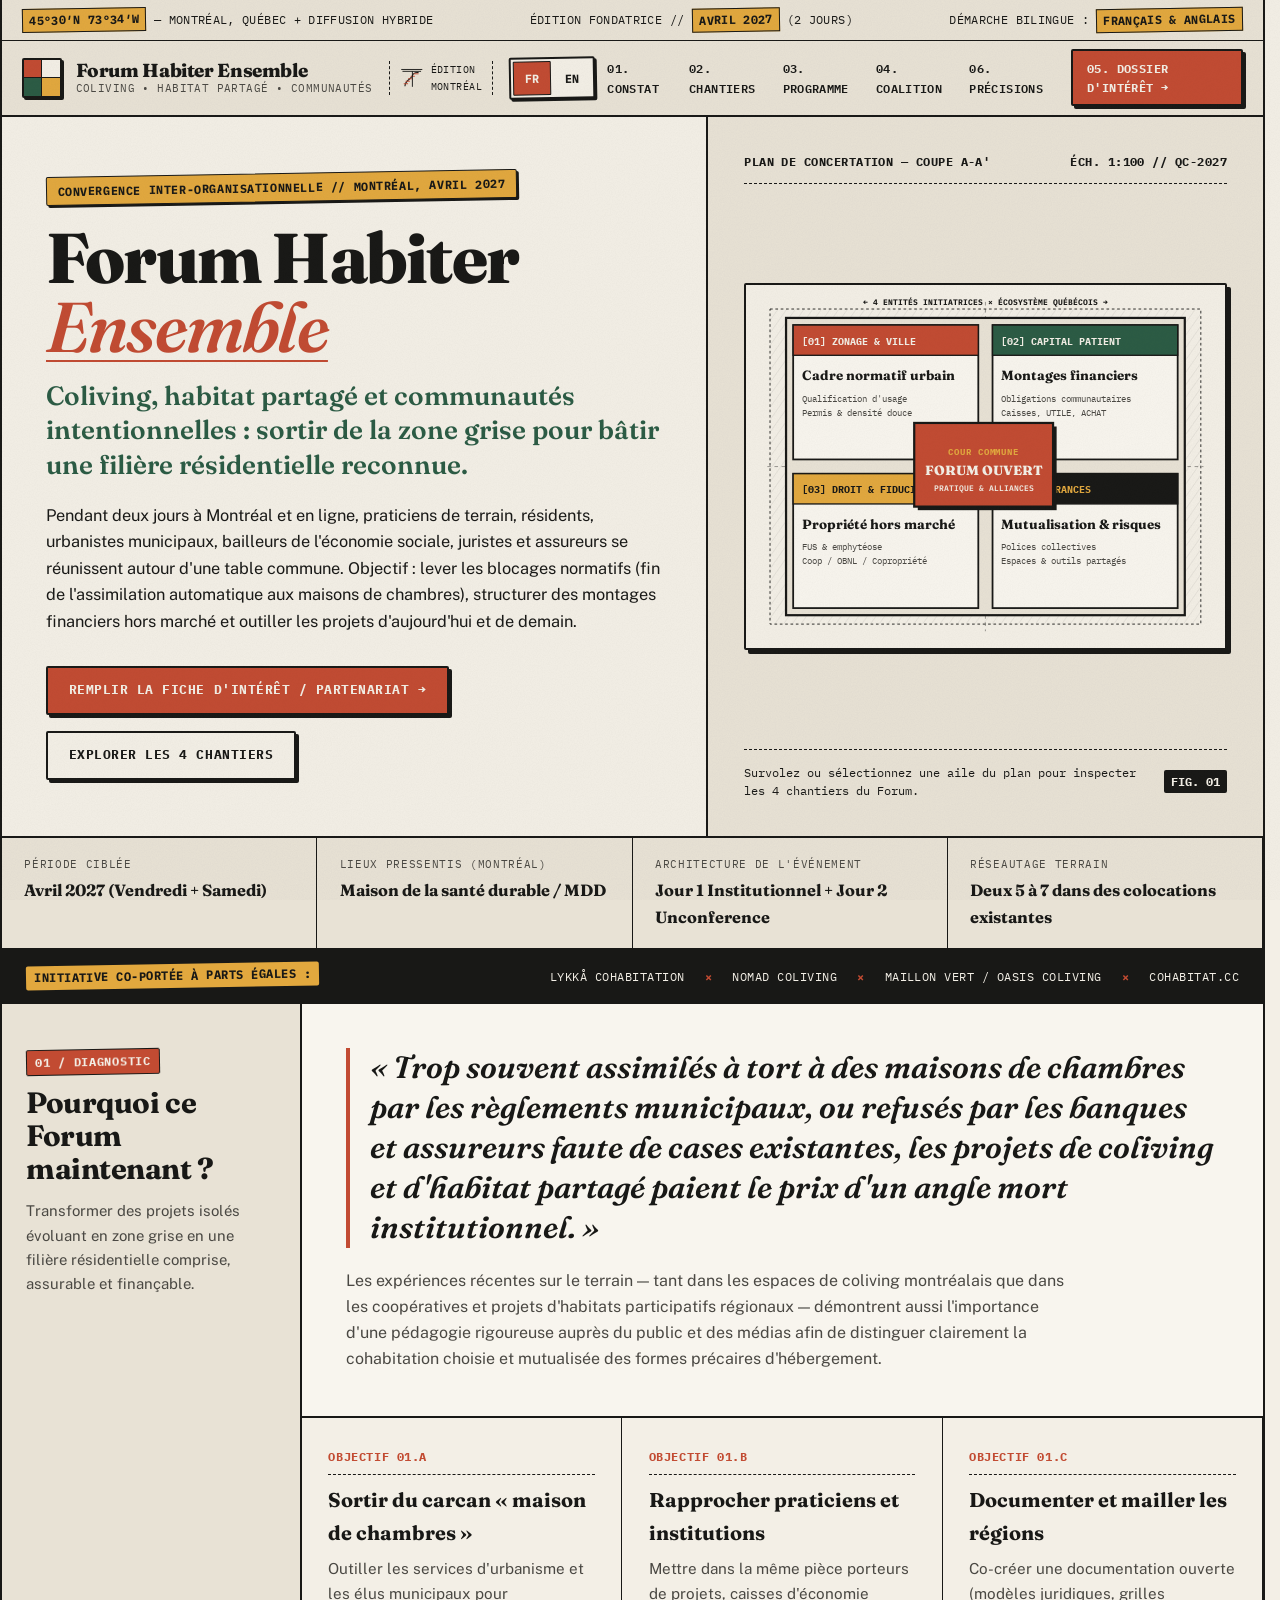
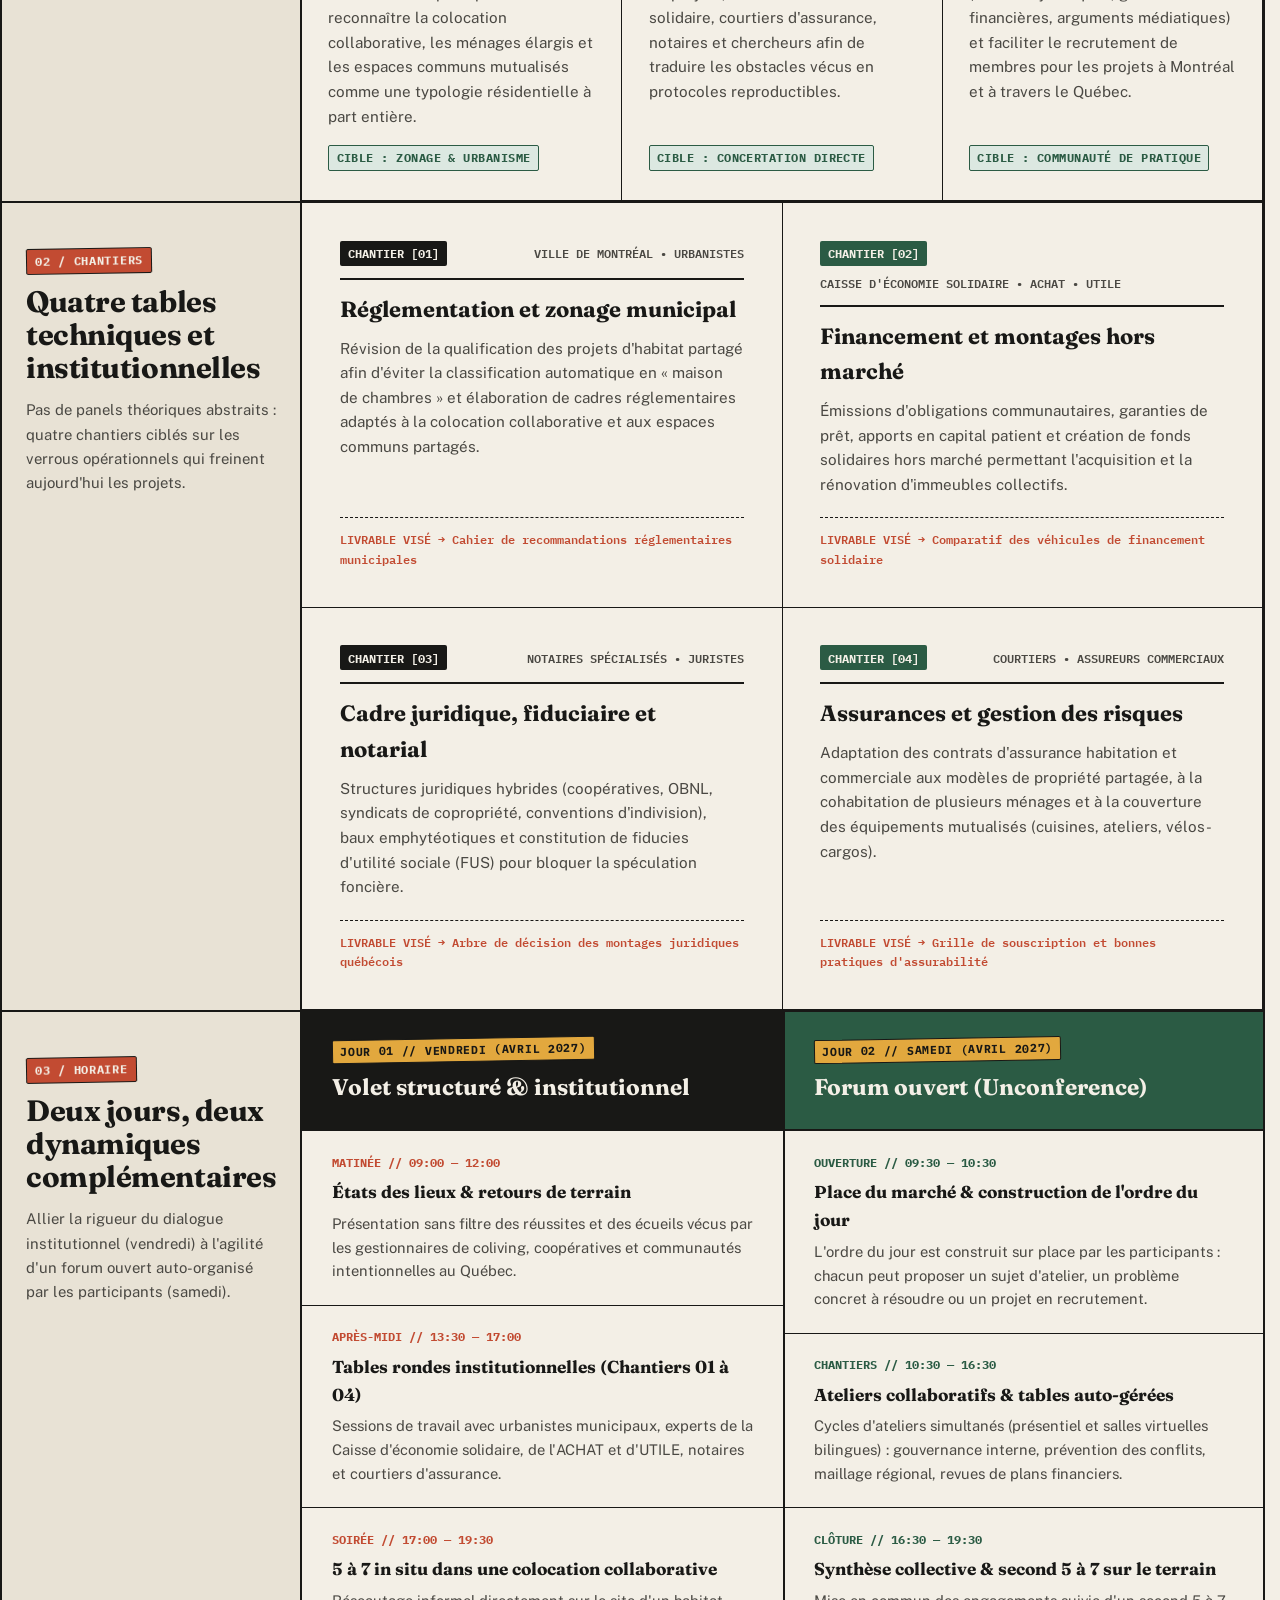
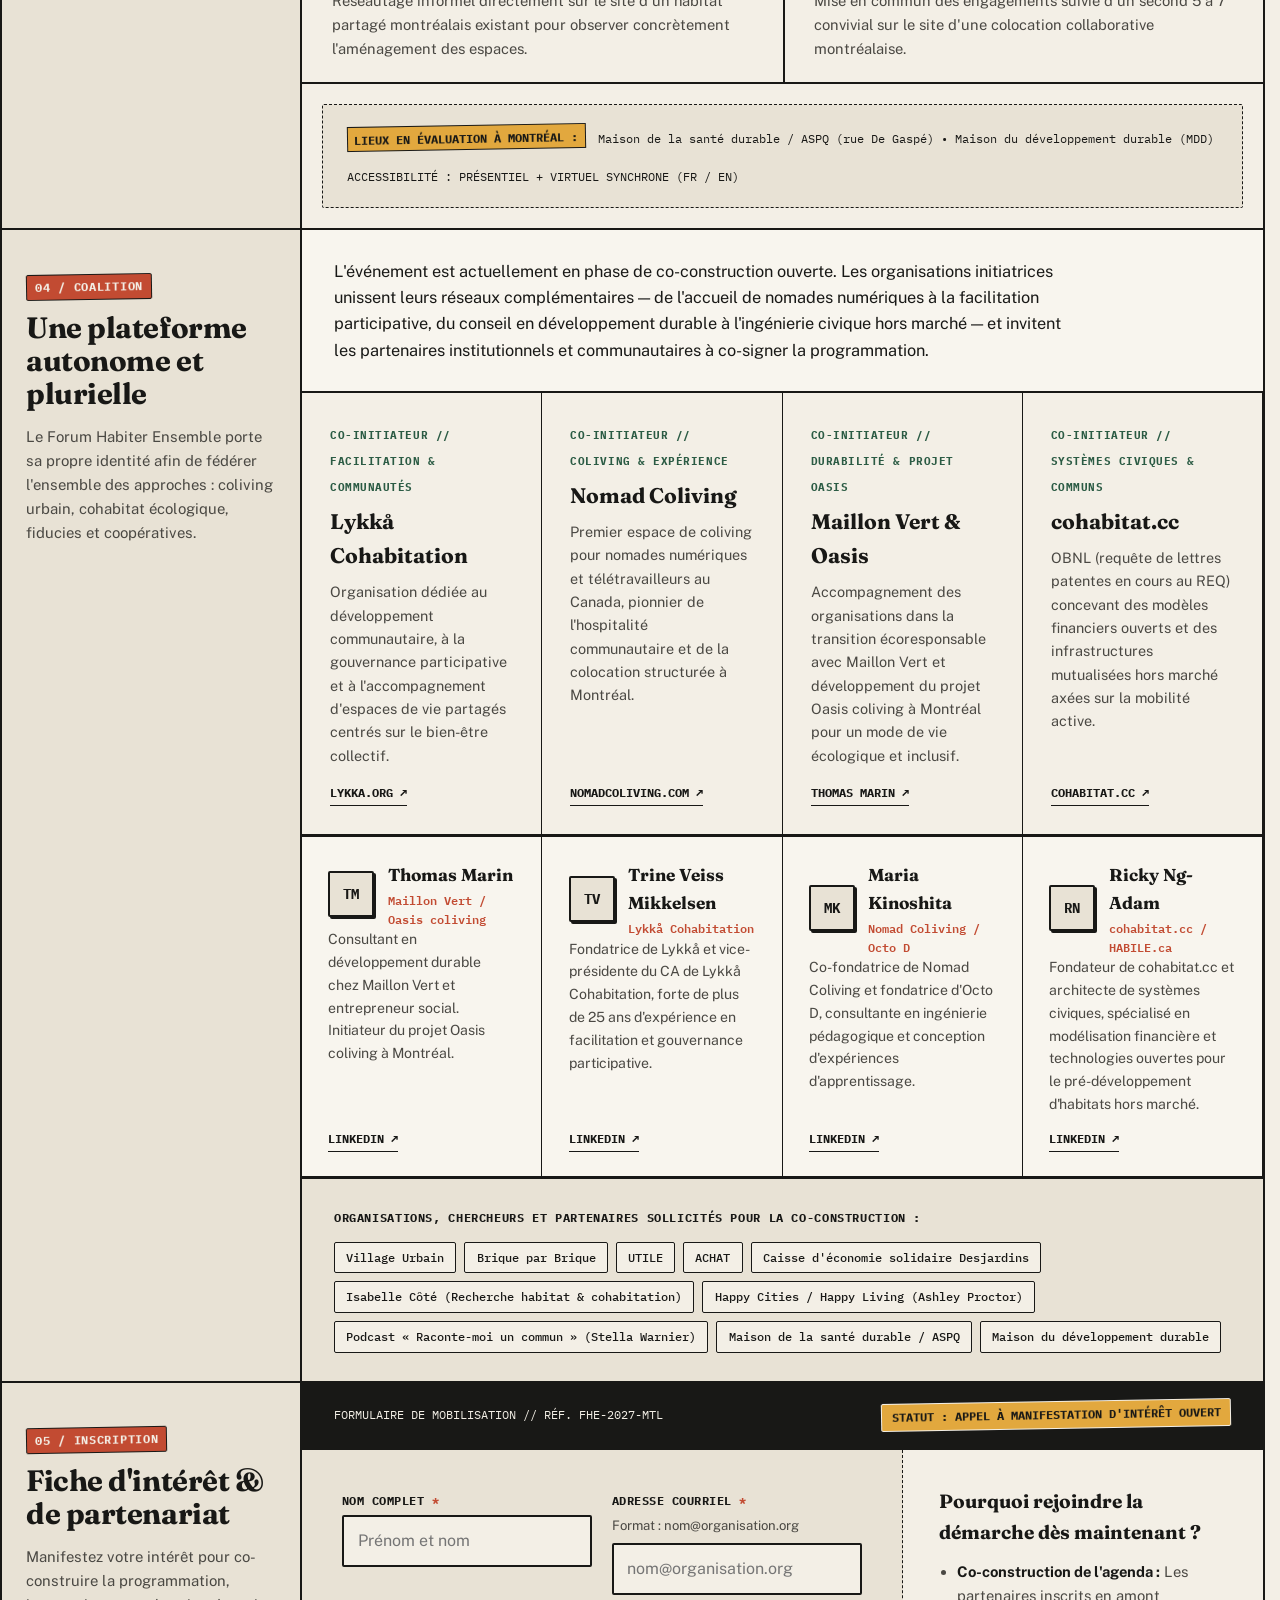
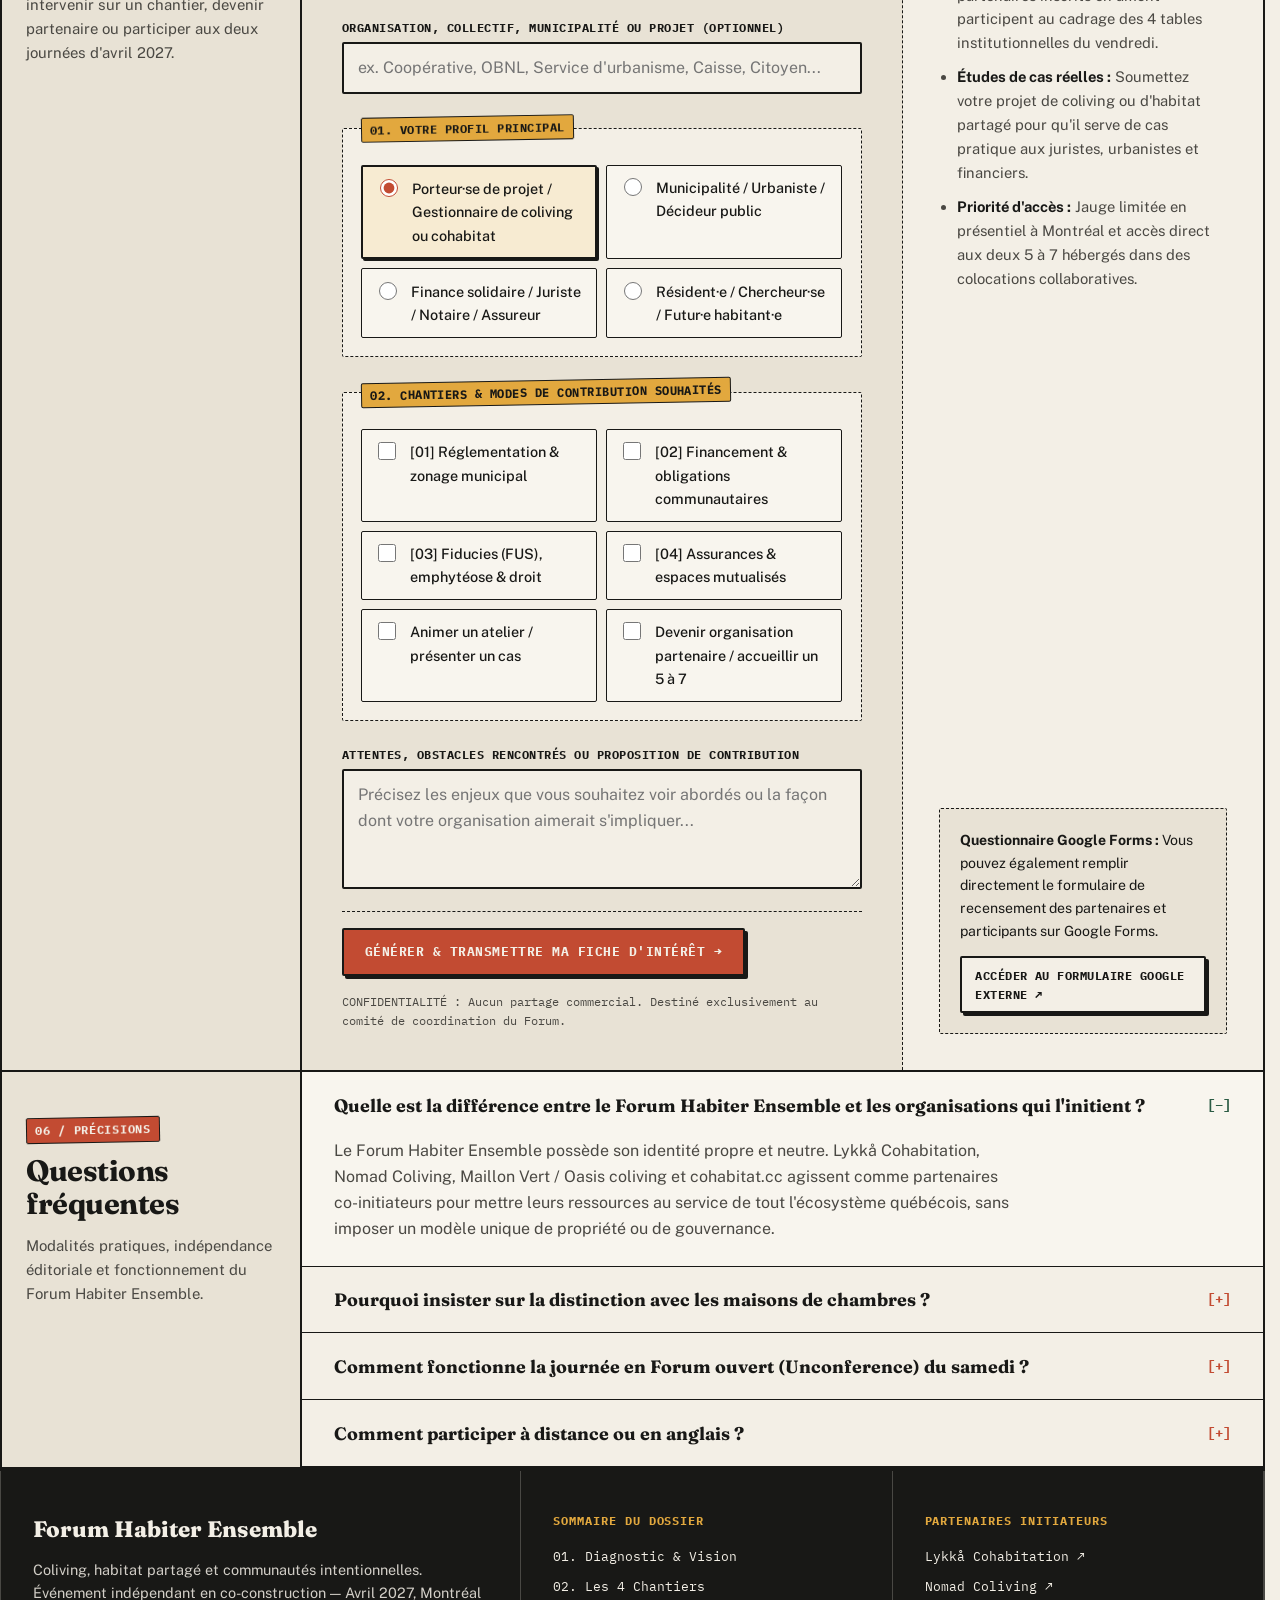
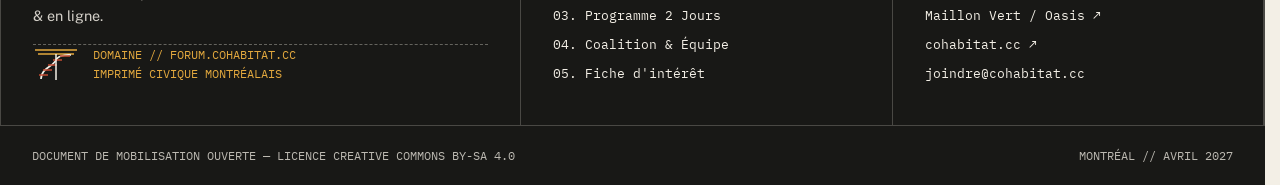
==== index.html @ 865c8fc7 "feat: update design system, favicon, and typography for Montreal forum website" ====
<!DOCTYPE html>
<html lang="fr" prefix="og: https://ogp.me/ns#">
<head>
  <meta charset="UTF-8">
  <meta name="viewport" content="width=device-width, initial-scale=1.0">

  <title>Forum Habiter Ensemble — Coliving, habitat partagé et communautés intentionnelles (Montréal, Avril 2027)</title>
  <meta name="description" content="Rencontre inter-organisationnelle et chantier ouvert sur le coliving, l'habitat partagé et les communautés intentionnelles au Québec. Zonage municipal, finance solidaire, fiducies foncières et assurances.">
  <link rel="canonical" href="https://forum.cohabitat.cc/">

  <!-- Open Graph / LinkedIn -->
  <meta property="og:type" content="website">
  <meta property="og:url" content="https://forum.cohabitat.cc/">
  <meta property="og:title" content="Forum Habiter Ensemble — Coliving, habitat partagé et communautés intentionnelles">
  <meta property="og:description" content="Avril 2027 à Montréal & en ligne. Deux jours de concertation institutionnelle et de forum ouvert co-initiés par Lykkå Cohabitation, Nomad Coliving, Maillon Vert / Oasis et cohabitat.cc.">
  <meta property="og:image" content="https://forum.cohabitat.cc/assets/images/og-forum-habiter-ensemble.jpg">
  <meta property="og:image:width" content="1200">
  <meta property="og:image:height" content="627">
  <meta property="og:locale" content="fr_CA">
  <meta property="og:locale:alternate" content="en_CA">

  <!-- Twitter Cards -->
  <meta name="twitter:card" content="summary_large_image">
  <meta name="twitter:title" content="Forum Habiter Ensemble — Montréal, Avril 2027">
  <meta name="twitter:description" content="Coliving, habitat partagé et communautés intentionnelles : sortir de la zone grise réglementaire, financière et assurantielle.">
  <meta name="twitter:image" content="https://forum.cohabitat.cc/assets/images/og-forum-habiter-ensemble.jpg">

  <!-- Favicon -->
  <link rel="icon" type="image/svg+xml" href="assets/favicon.svg">

  <!-- Google Fonts : Fraunces + Public Sans + IBM Plex Mono -->
  <link rel="preconnect" href="https://fonts.googleapis.com">
  <link rel="preconnect" href="https://fonts.gstatic.com" crossorigin>
  <link href="https://fonts.googleapis.com/css2?family=Fraunces:ital,opsz,wght@0,9..144,600;0,9..144,700;0,9..144,800;1,9..144,600&family=IBM+Plex+Mono:wght@400;500;600;700&family=Public+Sans:wght@400;500;600;700&display=swap" rel="stylesheet">

  <!-- Stylesheet -->
  <link rel="stylesheet" href="style.css">

  <!-- JSON-LD Structured Data -->
  <script type="application/ld+json">
  {
    "@context": "https://schema.org",
    "@type": "Event",
    "name": "Forum Habiter Ensemble : coliving, habitat partagé et communautés intentionnelles",
    "description": "Forum hybride et bilingue sur l'habitat partagé, le coliving et les communautés intentionnelles au Québec. Concertation institutionnelle, finance solidaire, zonage municipal et ateliers collaboratifs Unconference.",
    "startDate": "2027-04-16T09:00:00-04:00",
    "endDate": "2027-04-17T18:00:00-04:00",
    "eventAttendanceMode": "https://schema.org/MixedEventAttendanceMode",
    "eventStatus": "https://schema.org/EventScheduled",
    "location": {
      "@type": "Place",
      "name": "Montréal (Maison de la santé durable / Maison du développement durable — à confirmer)",
      "address": {
        "@type": "PostalAddress",
        "addressLocality": "Montréal",
        "addressRegion": "QC",
        "addressCountry": "CA"
      }
    },
    "image": [
      "https://forum.cohabitat.cc/assets/images/og-forum-habiter-ensemble.jpg"
    ],
    "organizer": [
      {
        "@type": "Organization",
        "name": "Lykkå Cohabitation",
        "url": "https://www.lykka.org/"
      },
      {
        "@type": "Organization",
        "name": "Nomad Coliving",
        "url": "https://www.nomadcoliving.com/"
      },
      {
        "@type": "Organization",
        "name": "cohabitat.cc",
        "url": "https://cohabitat.cc"
      }
    ],
    "inLanguage": ["fr", "en"]
  }
  </script>
</head>
<body>

  <a href="#contenu-principal" class="skip-link" data-fr="Passer au contenu principal" data-en="Skip to main content">Passer au contenu principal</a>

  <!-- Bandeau technique supérieur -->
  <div class="tech-bar" role="region" aria-label="Métadonnées de l'événement">
    <div class="tech-bar-inner">
      <span><strong>45°30′N 73°34′W</strong> — MONTRÉAL, QUÉBEC + DIFFUSION HYBRIDE</span>
      <span data-fr="ÉDITION FONDATRICE // <strong>AVRIL 2027</strong> (2 JOURS)" data-en="FOUNDING EDITION // <strong>APRIL 2027</strong> (2 DAYS)">ÉDITION FONDATRICE // <strong>AVRIL 2027</strong> (2 JOURS)</span>
      <span data-fr="DÉMARCHE BILINGUE : <strong>FRANÇAIS &amp; ANGLAIS</strong>" data-en="BILINGUAL FORUM: <strong>FRENCH &amp; ENGLISH</strong>">DÉMARCHE BILINGUE : <strong>FRANÇAIS &amp; ANGLAIS</strong></span>
    </div>
  </div>

  <!-- En-tête & Navigation -->
  <header class="site-header">
    <div class="header-inner">
      <a href="/" class="brand-link" aria-label="Forum Habiter Ensemble — Accueil">
        <div class="brand-mark" aria-hidden="true">
          <span></span><span></span><span></span><span></span>
        </div>
        <div class="brand-text">
          <span class="brand-title" data-fr="Forum Habiter Ensemble" data-en="Living Together Forum">Forum Habiter Ensemble</span>
          <span class="brand-sub" data-fr="COLIVING • HABITAT PARTAGÉ • COMMUNAUTÉS" data-en="COLIVING • SHARED HOUSING • COMMUNITIES">COLIVING • HABITAT PARTAGÉ • COMMUNAUTÉS</span>
        </div>
      </a>

      <!-- Motif architectural montréalais : Escalier extérieur en fer forgé & corniche -->
      <div class="mtl-stair-motif" aria-hidden="true">
        <svg width="38" height="34" viewBox="0 0 38 34" fill="none" xmlns="http://www.w3.org/2000/svg">
          <!-- Corniche de triplex -->
          <path d="M2 4H36M4 7H34" stroke="#181816" stroke-width="1.5"/>
          <!-- Escalier tournant montréalais en fer forgé -->
          <path d="M8 31C8 21 18 20 20 14C22 8 30 9 30 9" stroke="#181816" stroke-width="1.75"/>
          <path d="M6 27H13M9 23H16M13 19H20M17 15H24M22 11H30" stroke="#C24B32" stroke-width="1.5"/>
          <line x1="20" y1="7" x2="20" y2="32" stroke="#181816" stroke-width="1.5"/>
        </svg>
        <span>ÉDITION<br>MONTRÉAL</span>
      </div>

      <div class="header-controls">
        <div class="lang-switch" role="group" aria-label="Sélection de langue / Language selector">
          <button type="button" class="lang-btn" data-lang="fr" aria-pressed="true">FR</button>
          <button type="button" class="lang-btn" data-lang="en" aria-pressed="false">EN</button>
        </div>

        <button type="button" class="nav-toggle" aria-expanded="false" aria-controls="nav-menu" aria-label="Ouvrir le menu de navigation" data-fr="Menu" data-en="Menu">
          Menu
        </button>

        <nav id="nav-menu" class="nav-menu" hidden aria-label="Navigation principale">
          <ul class="nav-links">
            <li><a href="#diagnostic" data-fr="01. Constat" data-en="01. Diagnosis">01. Constat</a></li>
            <li><a href="#chantiers" data-fr="02. Chantiers" data-en="02. Tracks">02. Chantiers</a></li>
            <li><a href="#programme" data-fr="03. Programme" data-en="03. Schedule">03. Programme</a></li>
            <li><a href="#coalition" data-fr="04. Coalition" data-en="04. Coalition">04. Coalition</a></li>
            <li><a href="#precisions" data-fr="06. Précisions" data-en="06. FAQ">06. Précisions</a></li>
          </ul>
          <a href="#interet" class="btn btn-sm btn-primary" data-fr="05. Dossier d'intérêt →" data-en="05. Interest Form →">05. Dossier d'intérêt →</a>
        </nav>
      </div>
    </div>
  </header>

  <main id="contenu-principal" class="shell">

    <!-- HERO : Affiche Typographique + Plan Architectural Interactif -->
    <section class="hero" aria-labelledby="hero-title">
      <div class="hero-top-grid">
        <div class="hero-editorial">
          <div>
            <div class="hero-kicker" data-fr="CONVERGENCE INTER-ORGANISATIONNELLE // MONTRÉAL, AVRIL 2027" data-en="MULTI-ORGANIZATION CONVERGENCE // MONTREAL, APRIL 2027">
              CONVERGENCE INTER-ORGANISATIONNELLE // MONTRÉAL, AVRIL 2027
            </div>

            <h1 id="hero-title" data-fr="Forum Habiter <em>Ensemble</em>" data-en="Living <em>Together</em> Forum">
              Forum Habiter <em>Ensemble</em>
            </h1>

            <p class="hero-subtitle" data-fr="Coliving, habitat partagé et communautés intentionnelles : sortir de la zone grise pour bâtir une filière résidentielle reconnue." data-en="Coliving, shared housing, and intentional communities: stepping out of the regulatory grey zone to build a recognized housing sector.">
              Coliving, habitat partagé et communautés intentionnelles : sortir de la zone grise pour bâtir une filière résidentielle reconnue.
            </p>

            <p class="hero-description" data-fr="Pendant deux jours à Montréal et en ligne, praticiens de terrain, résidents, urbanistes municipaux, bailleurs de l'économie sociale, juristes et assureurs se réunissent autour d'une table commune. Objectif : lever les blocages normatifs (fin de l'assimilation automatique aux maisons de chambres), structurer des montages financiers hors marché et outiller les projets d'aujourd'hui et de demain." data-en="Over two days in Montreal and online, field operators, residents, municipal planners, social-economy lenders, legal scholars, and insurers gather around a common blueprint. Goal: lift regulatory bottlenecks (ending automatic rooming-house classification), structure non-market financing, and equip current and emerging projects.">
              Pendant deux jours à Montréal et en ligne, praticiens de terrain, résidents, urbanistes municipaux, bailleurs de l'économie sociale, juristes et assureurs se réunissent autour d'une table commune. Objectif : lever les blocages normatifs (fin de l'assimilation automatique aux maisons de chambres), structurer des montages financiers hors marché et outiller les projets d'aujourd'hui et de demain.
            </p>
          </div>

          <div class="hero-actions">
            <a href="#interet" class="btn btn-primary" data-fr="Remplir la fiche d'intérêt / partenariat →" data-en="Complete Interest / Partner Form →">Remplir la fiche d'intérêt / partenariat →</a>
            <a href="#chantiers" class="btn btn-outline" data-fr="Explorer les 4 chantiers" data-en="Explore the 4 Working Tracks">Explorer les 4 chantiers</a>
          </div>
        </div>

        <!-- Colonne droite : Coupe architecturale vectorielle interactive -->
        <div class="hero-blueprint" aria-label="Schéma architectural des 4 chantiers du Forum">
          <div class="blueprint-header">
            <span data-fr="PLAN DE CONCERTATION — COUPE A-A'" data-en="CONCERTATION BLUEPRINT — SECTION A-A'">PLAN DE CONCERTATION — COUPE A-A'</span>
            <span>ÉCH. 1:100 // QC-2027</span>
          </div>

          <div class="blueprint-svg-wrap">
            <svg class="blueprint-svg" viewBox="0 0 520 390" role="img" aria-labelledby="svg-plan-title svg-plan-desc">
              <title id="svg-plan-title">Plan architectural du Forum Habiter Ensemble</title>
              <desc id="svg-plan-desc">Diagramme en plan façon gravure risographique montrant quatre ailes thématiques convergeant vers un atrium central d'espaces mutualisés : Zonage municipal, Finance solidaire, Droit et FUS, et Assurances.</desc>

              <defs>
                <!-- Trame risographique hachurée (halftone crosshatch) -->
                <pattern id="riso-hatch" width="8" height="8" patternUnits="userSpaceOnUse" patternTransform="rotate(35)">
                  <line x1="0" y1="0" x2="0" y2="8" stroke="rgba(24,24,22,0.12)" stroke-width="1"/>
                </pattern>
              </defs>

              <!-- Fond papier tramé -->
              <rect x="0" y="0" width="520" height="390" fill="#F3EFE6"/>
              <rect x="18" y="18" width="484" height="354" fill="url(#riso-hatch)" stroke="#181816" stroke-width="1" stroke-dasharray="3 3"/>

              <!-- Axes de coupe à l'encre -->
              <g stroke="#181816" stroke-width="1" stroke-dasharray="4 4" opacity="0.45">
                <line x1="260" y1="10" x2="260" y2="380"/>
                <line x1="15" y1="195" x2="505" y2="195"/>
              </g>

              <!-- Cadre extérieur du bâtiment imprimé au trait fort -->
              <rect x="36" y="28" width="448" height="334" fill="#E8E2D5" stroke="#181816" stroke-width="2.5"/>

              <!-- Aile 01 : Zonage & Urbanisme (Haut Gauche — Terracotta) -->
              <a href="#track-01" class="plan-link" data-track-checkbox="int-zonage">
                <g class="plan-zone plan-zone--terracotta" data-zone-fr="CHANTIER 01 — ZONAGE MUNICIPAL : Sortir de la catégorie « maison de chambres » et reconnaître la colocation collaborative." data-zone-en="TRACK 01 — MUNICIPAL ZONING: Move beyond 'rooming house' bylaws and formally recognize collaborative housing.">
                  <rect x="44" y="36" width="208" height="151" stroke="#181816" stroke-width="2"/>
                  <rect x="44" y="36" width="208" height="34" fill="#C24B32" stroke="#181816" stroke-width="1.5"/>
                  <text x="54" y="58" fill="#F3EFE6" font-family="IBM Plex Mono, monospace" font-size="11" font-weight="700" data-fr="[01] ZONAGE &amp; VILLE" data-en="[01] ZONING &amp; CITY">[01] ZONAGE &amp; VILLE</text>
                  <text x="54" y="98" fill="#181816" font-family="Fraunces, Georgia, serif" font-size="15" font-weight="700" data-fr="Cadre normatif urbain" data-en="Urban zoning bylaws">Cadre normatif urbain</text>
                  <text x="54" y="122" fill="#4A4843" font-family="IBM Plex Mono, monospace" font-size="10" data-fr="Qualification d'usage" data-en="Use classification">Qualification d'usage</text>
                  <text x="54" y="138" fill="#4A4843" font-family="IBM Plex Mono, monospace" font-size="10" data-fr="Permis &amp; densité douce" data-en="Permits &amp; gentle density">Permis &amp; densité douce</text>
                </g>
              </a>

              <!-- Aile 02 : Finance Solidaire (Haut Droite — Ruelle Verte) -->
              <a href="#track-02" class="plan-link" data-track-checkbox="int-finance">
                <g class="plan-zone plan-zone--ruelle" data-zone-fr="CHANTIER 02 — FINANCE SOLIDAIRE : Obligations communautaires, garanties de prêt et fonds d'acquisition hors marché." data-zone-en="TRACK 02 — SOLIDARITY FINANCE: Community bonds, loan guarantees, and non-market acquisition funds.">
                  <rect x="268" y="36" width="208" height="151" stroke="#181816" stroke-width="2"/>
                  <rect x="268" y="36" width="208" height="34" fill="#2B5B44" stroke="#181816" stroke-width="1.5"/>
                  <text x="278" y="58" fill="#F3EFE6" font-family="IBM Plex Mono, monospace" font-size="11" font-weight="700" data-fr="[02] CAPITAL PATIENT" data-en="[02] PATIENT CAPITAL">[02] CAPITAL PATIENT</text>
                  <text x="278" y="98" fill="#181816" font-family="Fraunces, Georgia, serif" font-size="15" font-weight="700" data-fr="Montages financiers" data-en="Financial structures">Montages financiers</text>
                  <text x="278" y="122" fill="#4A4843" font-family="IBM Plex Mono, monospace" font-size="10" data-fr="Obligations communautaires" data-en="Community bonds">Obligations communautaires</text>
                  <text x="278" y="138" fill="#4A4843" font-family="IBM Plex Mono, monospace" font-size="10" data-fr="Caisses, UTILE, ACHAT" data-en="Credit unions, UTILE, ACHAT">Caisses, UTILE, ACHAT</text>
                </g>
              </a>

              <!-- Aile 03 : Droit, Notariat & FUS (Bas Gauche — Jaune Dépanneur) -->
              <a href="#track-03" class="plan-link" data-track-checkbox="int-juridique">
                <g class="plan-zone plan-zone--yellow" data-zone-fr="CHANTIER 03 — DROIT &amp; FIDUCIES : Fiducies d'utilité sociale (FUS), baux emphytéotiques et structures hybrides." data-zone-en="TRACK 03 — LAW &amp; LAND TRUSTS: Social utility trusts (FUS), emphyteutic leases, and hybrid legal models.">
                  <rect x="44" y="203" width="208" height="151" stroke="#181816" stroke-width="2"/>
                  <rect x="44" y="203" width="208" height="34" fill="#E2A83E" stroke="#181816" stroke-width="1.5"/>
                  <text x="54" y="225" fill="#181816" font-family="IBM Plex Mono, monospace" font-size="11" font-weight="700" data-fr="[03] DROIT &amp; FIDUCIE" data-en="[03] LAW &amp; TRUSTS">[03] DROIT &amp; FIDUCIE</text>
                  <text x="54" y="265" fill="#181816" font-family="Fraunces, Georgia, serif" font-size="15" font-weight="700" data-fr="Propriété hors marché" data-en="Non-market ownership">Propriété hors marché</text>
                  <text x="54" y="289" fill="#4A4843" font-family="IBM Plex Mono, monospace" font-size="10" data-fr="FUS &amp; emphytéose" data-en="Land trusts &amp; ground leases">FUS &amp; emphytéose</text>
                  <text x="54" y="305" fill="#4A4843" font-family="IBM Plex Mono, monospace" font-size="10" data-fr="Coop / OBNL / Copropriété" data-en="Co-op / Non-profit / Condo">Coop / OBNL / Copropriété</text>
                </g>
              </a>

              <!-- Aile 04 : Assurances & Risques (Bas Droite — Ruelle Verte) -->
              <a href="#track-04" class="plan-link" data-track-checkbox="int-assurance">
                <g class="plan-zone plan-zone--ruelle" data-zone-fr="CHANTIER 04 — ASSURANCES : Couverture adaptée aux cuisines collectives, ateliers partagés et baux multiples." data-zone-en="TRACK 04 — INSURANCE: Tailored underwriting for shared kitchens, workshops, and multi-household buildings.">
                  <rect x="268" y="203" width="208" height="151" stroke="#181816" stroke-width="2"/>
                  <rect x="268" y="203" width="208" height="34" fill="#181816" stroke="#181816" stroke-width="1.5"/>
                  <text x="278" y="225" fill="#E2A83E" font-family="IBM Plex Mono, monospace" font-size="11" font-weight="700" data-fr="[04] ASSURANCES" data-en="[04] INSURANCE">[04] ASSURANCES</text>
                  <text x="278" y="265" fill="#181816" font-family="Fraunces, Georgia, serif" font-size="15" font-weight="700" data-fr="Mutualisation &amp; risques" data-en="Shared risk coverage">Mutualisation &amp; risques</text>
                  <text x="278" y="289" fill="#4A4843" font-family="IBM Plex Mono, monospace" font-size="10" data-fr="Polices collectives" data-en="Collective policies">Polices collectives</text>
                  <text x="278" y="305" fill="#4A4843" font-family="IBM Plex Mono, monospace" font-size="10" data-fr="Espaces &amp; outils partagés" data-en="Shared spaces &amp; tools">Espaces &amp; outils partagés</text>
                </g>
              </a>

              <!-- Atrium central : Tampon Risographique Forum Habiter Ensemble -->
              <rect x="184" y="150" width="156" height="94" fill="#181816"/>
              <rect x="180" y="146" width="156" height="94" fill="#C24B32" stroke="#181816" stroke-width="2.5"/>
              <text x="258" y="182" text-anchor="middle" fill="#E2A83E" font-family="IBM Plex Mono, monospace" font-size="10" font-weight="700" letter-spacing="1" data-fr="COUR COMMUNE" data-en="COMMON COURTYARD">COUR COMMUNE</text>
              <text x="258" y="204" text-anchor="middle" fill="#F3EFE6" font-family="Fraunces, Georgia, serif" font-size="15" font-weight="800" data-fr="FORUM OUVERT" data-en="OPEN FORUM">FORUM OUVERT</text>
              <text x="258" y="223" text-anchor="middle" fill="#F3EFE6" font-family="IBM Plex Mono, monospace" font-size="9" font-weight="600" data-fr="PRATIQUE &amp; ALLIANCES" data-en="PRACTICE &amp; ALLIANCES">PRATIQUE &amp; ALLIANCES</text>

              <!-- Cotes architecturales -->
              <text x="260" y="14" text-anchor="middle" fill="#181816" font-family="IBM Plex Mono, monospace" font-size="9" font-weight="700" data-fr="← 4 ENTITÉS INITIATRICES × ÉCOSYSTÈME QUÉBÉCOIS →" data-en="← 4 INITIATING ENTITIES × QUEBEC ECOSYSTEM →">← 4 ENTITÉS INITIATRICES × ÉCOSYSTÈME QUÉBÉCOIS →</text>
            </svg>
          </div>

          <div class="blueprint-caption">
            <span id="blueprint-status" data-fr="Survolez ou sélectionnez une aile du plan pour inspecter les 4 chantiers du Forum." data-en="Hover or select a wing of the floorplan to inspect the Forum's 4 working tracks.">
              Survolez ou sélectionnez une aile du plan pour inspecter les 4 chantiers du Forum.
            </span>
            <span class="fig-stamp">FIG. 01</span>
          </div>
        </div>
      </div>

      <!-- Bandeau de spécifications -->
      <dl class="hero-specs">
        <div class="spec-cell">
          <dt data-fr="Période ciblée" data-en="Target Date">Période ciblée</dt>
          <dd data-fr="Avril 2027 (Vendredi + Samedi)" data-en="April 2027 (Friday + Saturday)">Avril 2027 (Vendredi + Samedi)</dd>
        </div>
        <div class="spec-cell">
          <dt data-fr="Lieux pressentis (Montréal)" data-en="Prospective Venues (Montreal)">Lieux pressentis (Montréal)</dt>
          <dd data-fr="Maison de la santé durable / MDD" data-en="Maison de la santé durable / MDD">Maison de la santé durable / MDD</dd>
        </div>
        <div class="spec-cell">
          <dt data-fr="Architecture de l'événement" data-en="Event Format">Architecture de l'événement</dt>
          <dd data-fr="Jour 1 Institutionnel + Jour 2 Unconference" data-en="Day 1 Institutional + Day 2 Unconference">Jour 1 Institutionnel + Jour 2 Unconference</dd>
        </div>
        <div class="spec-cell">
          <dt data-fr="Réseautage terrain" data-en="Field Networking">Réseautage terrain</dt>
          <dd data-fr="Deux 5 à 7 dans des colocations existantes" data-en="Two 5-to-7 mixers inside active colivings">Deux 5 à 7 dans des colocations existantes</dd>
        </div>
      </dl>
    </section>

    <!-- Ruban de convergence des organisations initiatrices -->
    <div class="convergence-bar" role="region" aria-label="Organisations initiatrices">
      <div class="convergence-inner">
        <span class="convergence-label" data-fr="Initiative co-portée à parts égales :" data-en="Jointly spearheaded by:">Initiative co-portée à parts égales :</span>
        <ul class="convergence-orgs">
          <li>Lykkå Cohabitation</li>
          <li>Nomad Coliving</li>
          <li>Maillon Vert / Oasis Coliving</li>
          <li>cohabitat.cc</li>
        </ul>
      </div>
    </div>

    <!-- CHAPITRE 01 : DIAGNOSTIC & VISION -->
    <section id="diagnostic" class="chapter" aria-labelledby="ch01-title">
      <div class="chapter-grid">
        <aside class="chapter-rail">
          <div class="chapter-rail-sticky">
            <span class="chapter-num">01 / DIAGNOSTIC</span>
            <h2 id="ch01-title" class="chapter-title" data-fr="Pourquoi ce Forum maintenant ?" data-en="Why This Forum Now?">Pourquoi ce Forum maintenant ?</h2>
            <p class="chapter-lead" data-fr="Transformer des projets isolés évoluant en zone grise en une filière résidentielle comprise, assurable et finançable." data-en="Transforming isolated initiatives operating in a grey zone into a clear, insurable, and bankable housing sector.">
              Transformer des projets isolés évoluant en zone grise en une filière résidentielle comprise, assurable et finançable.
            </p>
          </div>
        </aside>

        <div class="chapter-body chapter-body--flush">
          <div class="manifesto-lead">
            <blockquote class="manifesto-quote" data-fr="« Trop souvent assimilés à tort à des maisons de chambres par les règlements municipaux, ou refusés par les banques et assureurs faute de cases existantes, les projets de coliving et d'habitat partagé paient le prix d'un angle mort institutionnel. »" data-en="“Too often misclassified as rooming houses by municipal bylaws, or turned away by banks and insurers for not fitting standard boxes, coliving and shared housing initiatives pay the price of an institutional blind spot.”">
              « Trop souvent assimilés à tort à des maisons de chambres par les règlements municipaux, ou refusés par les banques et assureurs faute de cases existantes, les projets de coliving et d'habitat partagé paient le prix d'un angle mort institutionnel. »
            </blockquote>
            <p class="manifesto-sub" data-fr="Les expériences récentes sur le terrain — tant dans les espaces de coliving montréalais que dans les coopératives et projets d'habitats participatifs régionaux — démontrent aussi l'importance d'une pédagogie rigoureuse auprès du public et des médias afin de distinguer clairement la cohabitation choisie et mutualisée des formes précaires d'hébergement." data-en="Recent field experiences across Montreal coliving spaces and regional cohousing initiatives also underscore the need for clear public and media literacy—distinguishing intentional, resource-sharing households from precarious rooming arrangements.">
              Les expériences récentes sur le terrain — tant dans les espaces de coliving montréalais que dans les coopératives et projets d'habitats participatifs régionaux — démontrent aussi l'importance d'une pédagogie rigoureuse auprès du public et des médias afin de distinguer clairement la cohabitation choisie et mutualisée des formes précaires d'hébergement.
            </p>
          </div>

          <div class="matrix-3">
            <article class="matrix-cell">
              <div>
                <div class="cell-index">OBJECTIF 01.A</div>
                <h3 data-fr="Sortir du carcan « maison de chambres »" data-en="Break Out of the 'Rooming House' Box">Sortir du carcan « maison de chambres »</h3>
                <p data-fr="Outiller les services d'urbanisme et les élus municipaux pour reconnaître la colocation collaborative, les ménages élargis et les espaces communs mutualisés comme une typologie résidentielle à part entière." data-en="Equip urban planning departments and municipal officials to recognize collaborative living, extended households, and shared amenities as a legitimate residential typology.">
                  Outiller les services d'urbanisme et les élus municipaux pour reconnaître la colocation collaborative, les ménages élargis et les espaces communs mutualisés comme une typologie résidentielle à part entière.
                </p>
              </div>
              <span class="cell-tag" data-fr="CIBLE : ZONAGE &amp; URBANISME" data-en="TARGET: ZONING &amp; PLANNING">CIBLE : ZONAGE &amp; URBANISME</span>
            </article>

            <article class="matrix-cell">
              <div>
                <div class="cell-index">OBJECTIF 01.B</div>
                <h3 data-fr="Rapprocher praticiens et institutions" data-en="Bridge Practitioners &amp; Institutions">Rapprocher praticiens et institutions</h3>
                <p data-fr="Mettre dans la même pièce porteurs de projets, caisses d'économie solidaire, courtiers d'assurance, notaires et chercheurs afin de traduire les obstacles vécus en protocoles reproductibles." data-en="Put project builders, social-economy credit unions, insurance brokers, notaries, and researchers in the same room to translate field obstacles into replicable protocols.">
                  Mettre dans la même pièce porteurs de projets, caisses d'économie solidaire, courtiers d'assurance, notaires et chercheurs afin de traduire les obstacles vécus en protocoles reproductibles.
                </p>
              </div>
              <span class="cell-tag" data-fr="CIBLE : CONCERTATION DIRECTE" data-en="TARGET: DIRECT CONCERTATION">CIBLE : CONCERTATION DIRECTE</span>
            </article>

            <article class="matrix-cell">
              <div>
                <div class="cell-index">OBJECTIF 01.C</div>
                <h3 data-fr="Documenter et mailler les régions" data-en="Document &amp; Connect Regions">Documenter et mailler les régions</h3>
                <p data-fr="Co-créer une documentation ouverte (modèles juridiques, grilles financières, arguments médiatiques) et faciliter le recrutement de membres pour les projets à Montréal et à travers le Québec." data-en="Co-produce open documentation (legal templates, financial pro-formas, media briefs) and facilitate member recruitment across Montreal and Quebec regions.">
                  Co-créer une documentation ouverte (modèles juridiques, grilles financières, arguments médiatiques) et faciliter le recrutement de membres pour les projets à Montréal et à travers le Québec.
                </p>
              </div>
              <span class="cell-tag" data-fr="CIBLE : COMMUNAUTÉ DE PRATIQUE" data-en="TARGET: COMMUNITY OF PRACTICE">CIBLE : COMMUNAUTÉ DE PRATIQUE</span>
            </article>
          </div>
        </div>
      </div>
    </section>

    <!-- CHAPITRE 02 : LES 4 CHANTIERS D'INTERVENTION -->
    <section id="chantiers" class="chapter" aria-labelledby="ch02-title">
      <div class="chapter-grid">
        <aside class="chapter-rail">
          <div class="chapter-rail-sticky">
            <span class="chapter-num">02 / CHANTIERS</span>
            <h2 id="ch02-title" class="chapter-title" data-fr="Quatre tables techniques et institutionnelles" data-en="Four Technical &amp; Institutional Tracks">Quatre tables techniques et institutionnelles</h2>
            <p class="chapter-lead" data-fr="Pas de panels théoriques abstraits : quatre chantiers ciblés sur les verrous opérationnels qui freinent aujourd'hui les projets." data-en="No abstract theoretical panels: four tracks laser-focused on the operational locks currently holding projects back.">
              Pas de panels théoriques abstraits : quatre chantiers ciblés sur les verrous opérationnels qui freinent aujourd'hui les projets.
            </p>
          </div>
        </aside>

        <div class="chapter-body chapter-body--flush">
          <div class="tracks-table">
            <article id="track-01" class="track-box">
              <div>
                <div class="track-header">
                  <span class="track-code">CHANTIER [01]</span>
                  <span class="track-stakeholders" data-fr="Ville de Montréal • Urbanistes" data-en="City of Montreal • Planners">Ville de Montréal • Urbanistes</span>
                </div>
                <h3 data-fr="Réglementation et zonage municipal" data-en="Municipal Regulation &amp; Zoning">Réglementation et zonage municipal</h3>
                <p data-fr="Révision de la qualification des projets d'habitat partagé afin d'éviter la classification automatique en « maison de chambres » et élaboration de cadres réglementaires adaptés à la colocation collaborative et aux espaces communs partagés." data-en="Revising how shared housing is classified to prevent automatic 'rooming house' designation, and drafting zoning frameworks tailored to collaborative coliving and shared communal facilities.">
                  Révision de la qualification des projets d'habitat partagé afin d'éviter la classification automatique en « maison de chambres » et élaboration de cadres réglementaires adaptés à la colocation collaborative et aux espaces communs partagés.
                </p>
              </div>
              <div class="track-deliverable" data-fr="LIVRABLE VISÉ → Cahier de recommandations réglementaires municipales" data-en="TARGET OUTPUT → Municipal regulatory policy brief">
                LIVRABLE VISÉ → Cahier de recommandations réglementaires municipales
              </div>
            </article>

            <article id="track-02" class="track-box">
              <div>
                <div class="track-header">
                  <span class="track-code">CHANTIER [02]</span>
                  <span class="track-stakeholders" data-fr="Caisse d'économie solidaire • ACHAT • UTILE" data-en="Desjardins Solidarity • ACHAT • UTILE">Caisse d'économie solidaire • ACHAT • UTILE</span>
                </div>
                <h3 data-fr="Financement et montages hors marché" data-en="Financing &amp; Non-Market Capital">Financement et montages hors marché</h3>
                <p data-fr="Émissions d'obligations communautaires, garanties de prêt, apports en capital patient et création de fonds solidaires hors marché permettant l'acquisition et la rénovation d'immeubles collectifs." data-en="Community bond issuances, loan guarantees, patient capital, and dedicated non-market solidarity funds enabling collective building acquisition and retrofit.">
                  Émissions d'obligations communautaires, garanties de prêt, apports en capital patient et création de fonds solidaires hors marché permettant l'acquisition et la rénovation d'immeubles collectifs.
                </p>
              </div>
              <div class="track-deliverable" data-fr="LIVRABLE VISÉ → Comparatif des véhicules de financement solidaire" data-en="TARGET OUTPUT → Comparative matrix of solidarity financing vehicles">
                LIVRABLE VISÉ → Comparatif des véhicules de financement solidaire
              </div>
            </article>

            <article id="track-03" class="track-box">
              <div>
                <div class="track-header">
                  <span class="track-code">CHANTIER [03]</span>
                  <span class="track-stakeholders" data-fr="Notaires spécialisés • Juristes" data-en="Specialized Notaries • Legal Scholars">Notaires spécialisés • Juristes</span>
                </div>
                <h3 data-fr="Cadre juridique, fiduciaire et notarial" data-en="Legal, Trust &amp; Notarial Frameworks">Cadre juridique, fiduciaire et notarial</h3>
                <p data-fr="Structures juridiques hybrides (coopératives, OBNL, syndicats de copropriété, conventions d'indivision), baux emphytéotiques et constitution de fiducies d'utilité sociale (FUS) pour bloquer la spéculation foncière." data-en="Hybrid legal architectures (co-ops, non-profits, condominiums, undivided co-ownership), emphyteutic leases, and social utility trusts (FUS) to lock out land speculation.">
                  Structures juridiques hybrides (coopératives, OBNL, syndicats de copropriété, conventions d'indivision), baux emphytéotiques et constitution de fiducies d'utilité sociale (FUS) pour bloquer la spéculation foncière.
                </p>
              </div>
              <div class="track-deliverable" data-fr="LIVRABLE VISÉ → Arbre de décision des montages juridiques québécois" data-en="TARGET OUTPUT → Decision tree of Quebec legal structures">
                LIVRABLE VISÉ → Arbre de décision des montages juridiques québécois
              </div>
            </article>

            <article id="track-04" class="track-box">
              <div>
                <div class="track-header">
                  <span class="track-code">CHANTIER [04]</span>
                  <span class="track-stakeholders" data-fr="Courtiers • Assureurs commerciaux" data-en="Brokers • Commercial Underwriters">Courtiers • Assureurs commerciaux</span>
                </div>
                <h3 data-fr="Assurances et gestion des risques" data-en="Insurance &amp; Risk Management">Assurances et gestion des risques</h3>
                <p data-fr="Adaptation des contrats d'assurance habitation et commerciale aux modèles de propriété partagée, à la cohabitation de plusieurs ménages et à la couverture des équipements mutualisés (cuisines, ateliers, vélos-cargos)." data-en="Adapting residential and commercial insurance underwriting to shared ownership models, multi-household living, and shared equipment (communal kitchens, workshops, cargo bikes).">
                  Adaptation des contrats d'assurance habitation et commerciale aux modèles de propriété partagée, à la cohabitation de plusieurs ménages et à la couverture des équipements mutualisés (cuisines, ateliers, vélos-cargos).
                </p>
              </div>
              <div class="track-deliverable" data-fr="LIVRABLE VISÉ → Grille de souscription et bonnes pratiques d'assurabilité" data-en="TARGET OUTPUT → Underwriting checklist &amp; insurability best practices">
                LIVRABLE VISÉ → Grille de souscription et bonnes pratiques d'assurabilité
              </div>
            </article>
          </div>
        </div>
      </div>
    </section>

    <!-- CHAPITRE 03 : PROGRAMME & DÉROULEMENT SUR 2 JOURS -->
    <section id="programme" class="chapter" aria-labelledby="ch03-title">
      <div class="chapter-grid">
        <aside class="chapter-rail">
          <div class="chapter-rail-sticky">
            <span class="chapter-num">03 / HORAIRE</span>
            <h2 id="ch03-title" class="chapter-title" data-fr="Deux jours, deux dynamiques complémentaires" data-en="Two Days, Two Complementary Dynamics">Deux jours, deux dynamiques complémentaires</h2>
            <p class="chapter-lead" data-fr="Allier la rigueur du dialogue institutionnel (vendredi) à l'agilité d'un forum ouvert auto-organisé par les participants (samedi)." data-en="Combining structured institutional dialogue (Friday) with the agility of a participant-driven unconference (Saturday).">
              Allier la rigueur du dialogue institutionnel (vendredi) à l'agilité d'un forum ouvert auto-organisé par les participants (samedi).
            </p>
          </div>
        </aside>

        <div class="chapter-body chapter-body--flush">
          <div class="schedule-split">
            <!-- Jour 1 -->
            <div class="day-column">
              <div class="day-banner">
                <span class="day-tag" data-fr="JOUR 01 // VENDREDI (AVRIL 2027)" data-en="DAY 01 // FRIDAY (APRIL 2027)">JOUR 01 // VENDREDI (AVRIL 2027)</span>
                <h3 data-fr="Volet structuré &amp; institutionnel" data-en="Structured &amp; Institutional Symposium">Volet structuré &amp; institutionnel</h3>
              </div>
              <ul class="slot-list">
                <li class="slot-item">
                  <span class="slot-time">MATINÉE // 09:00 — 12:00</span>
                  <span class="slot-title" data-fr="États des lieux &amp; retours de terrain" data-en="Field Reports &amp; Case Studies">États des lieux &amp; retours de terrain</span>
                  <p class="slot-desc" data-fr="Présentation sans filtre des réussites et des écueils vécus par les gestionnaires de coliving, coopératives et communautés intentionnelles au Québec." data-en="Unfiltered breakdown of breakthroughs and roadblocks experienced by coliving operators, housing co-ops, and intentional communities in Quebec.">
                    Présentation sans filtre des réussites et des écueils vécus par les gestionnaires de coliving, coopératives et communautés intentionnelles au Québec.
                  </p>
                </li>
                <li class="slot-item">
                  <span class="slot-time">APRÈS-MIDI // 13:30 — 17:00</span>
                  <span class="slot-title" data-fr="Tables rondes institutionnelles (Chantiers 01 à 04)" data-en="Institutional Roundtables (Tracks 01 to 04)">Tables rondes institutionnelles (Chantiers 01 à 04)</span>
                  <p class="slot-desc" data-fr="Sessions de travail avec urbanistes municipaux, experts de la Caisse d'économie solidaire, de l'ACHAT et d'UTILE, notaires et courtiers d'assurance." data-en="Working sessions with municipal planners, experts from Caisse d'économie solidaire, ACHAT, and UTILE, specialized notaries, and insurance brokers.">
                    Sessions de travail avec urbanistes municipaux, experts de la Caisse d'économie solidaire, de l'ACHAT et d'UTILE, notaires et courtiers d'assurance.
                  </p>
                </li>
                <li class="slot-item">
                  <span class="slot-time">SOIRÉE // 17:00 — 19:30</span>
                  <span class="slot-title" data-fr="5 à 7 in situ dans une colocation collaborative" data-en="On-Site 5-to-7 Mixer in an Active Shared House">5 à 7 in situ dans une colocation collaborative</span>
                  <p class="slot-desc" data-fr="Réseautage informel directement sur le site d'un habitat partagé montréalais existant pour observer concrètement l'aménagement des espaces." data-en="Informal networking hosted inside an operating Montreal shared living space to experience its spatial and community design firsthand.">
                    Réseautage informel directement sur le site d'un habitat partagé montréalais existant pour observer concrètement l'aménagement des espaces.
                  </p>
                </li>
              </ul>
            </div>

            <!-- Jour 2 -->
            <div class="day-column day-column--alt">
              <div class="day-banner">
                <span class="day-tag" data-fr="JOUR 02 // SAMEDI (AVRIL 2027)" data-en="DAY 02 // SATURDAY (APRIL 2027)">JOUR 02 // SAMEDI (AVRIL 2027)</span>
                <h3 data-fr="Forum ouvert (Unconference)" data-en="Open Space Unconference">Forum ouvert (Unconference)</h3>
              </div>
              <ul class="slot-list">
                <li class="slot-item">
                  <span class="slot-time">OUVERTURE // 09:30 — 10:30</span>
                  <span class="slot-title" data-fr="Place du marché &amp; construction de l'ordre du jour" data-en="Marketplace &amp; Live Agenda Co-Creation">Place du marché &amp; construction de l'ordre du jour</span>
                  <p class="slot-desc" data-fr="L'ordre du jour est construit sur place par les participants : chacun peut proposer un sujet d'atelier, un problème concret à résoudre ou un projet en recrutement." data-en="The agenda is built live by attendees: anyone can pitch a workshop topic, a concrete bottleneck to solve, or a project recruiting co-founders.">
                    L'ordre du jour est construit sur place par les participants : chacun peut proposer un sujet d'atelier, un problème concret à résoudre ou un projet en recrutement.
                  </p>
                </li>
                <li class="slot-item">
                  <span class="slot-time">CHANTIERS // 10:30 — 16:30</span>
                  <span class="slot-title" data-fr="Ateliers collaboratifs &amp; tables auto-gérées" data-en="Self-Organized Breakout Labs">Ateliers collaboratifs &amp; tables auto-gérées</span>
                  <p class="slot-desc" data-fr="Cycles d'ateliers simultanés (présentiel et salles virtuelles bilingues) : gouvernance interne, prévention des conflits, maillage régional, revues de plans financiers." data-en="Parallel workshop cycles (in-person and bilingual virtual rooms): internal governance, conflict resolution, regional networking, financial pro-forma clinics.">
                    Cycles d'ateliers simultanés (présentiel et salles virtuelles bilingues) : gouvernance interne, prévention des conflits, maillage régional, revues de plans financiers.
                  </p>
                </li>
                <li class="slot-item">
                  <span class="slot-time">CLÔTURE // 16:30 — 19:30</span>
                  <span class="slot-title" data-fr="Synthèse collective &amp; second 5 à 7 sur le terrain" data-en="Plenary Synthesis &amp; Second On-Site 5-to-7">Synthèse collective &amp; second 5 à 7 sur le terrain</span>
                  <p class="slot-desc" data-fr="Mise en commun des engagements suivie d'un second 5 à 7 convivial sur le site d'une colocation collaborative montréalaise." data-en="Plenary harvesting of commitments followed by a second informal 5-to-7 hosted at a Montreal collaborative coliving space.">
                    Mise en commun des engagements suivie d'un second 5 à 7 convivial sur le site d'une colocation collaborative montréalaise.
                  </p>
                </li>
              </ul>
            </div>
          </div>

          <div class="venue-strip">
            <span data-fr="<strong>LIEUX EN ÉVALUATION À MONTRÉAL :</strong> Maison de la santé durable / ASPQ (rue De Gaspé) • Maison du développement durable (MDD)" data-en="<strong>MONTREAL VENUES UNDER EVALUATION:</strong> Maison de la santé durable / ASPQ (De Gaspé St.) • Maison du développement durable (MDD)">
              <strong>LIEUX EN ÉVALUATION À MONTRÉAL :</strong> Maison de la santé durable / ASPQ (rue De Gaspé) • Maison du développement durable (MDD)
            </span>
            <span data-fr="ACCESSIBILITÉ : PRÉSENTIEL + VIRTUEL SYNCHRONE (FR / EN)" data-en="ACCESS: IN-PERSON + SYNCHRONOUS VIRTUAL (FR / EN)">ACCESSIBILITÉ : PRÉSENTIEL + VIRTUEL SYNCHRONE (FR / EN)</span>
          </div>
        </div>
      </div>
    </section>

    <!-- CHAPITRE 04 : COALITION & ORGANISATIONS IMPLIQUÉES -->
    <section id="coalition" class="chapter" aria-labelledby="ch04-title">
      <div class="chapter-grid">
        <aside class="chapter-rail">
          <div class="chapter-rail-sticky">
            <span class="chapter-num">04 / COALITION</span>
            <h2 id="ch04-title" class="chapter-title" data-fr="Une plateforme autonome et plurielle" data-en="An Independent, Pluralistic Platform">Une plateforme autonome et plurielle</h2>
            <p class="chapter-lead" data-fr="Le Forum Habiter Ensemble porte sa propre identité afin de fédérer l'ensemble des approches : coliving urbain, cohabitat écologique, fiducies et coopératives." data-en="The Living Together Forum carries its own independent identity to unite diverse models: urban coliving, ecological cohousing, land trusts, and co-ops.">
              Le Forum Habiter Ensemble porte sa propre identité afin de fédérer l'ensemble des approches : coliving urbain, cohabitat écologique, fiducies et coopératives.
            </p>
          </div>
        </aside>

        <div class="chapter-body chapter-body--flush">
          <div class="coalition-intro">
            <p data-fr="L'événement est actuellement en phase de co-construction ouverte. Les organisations initiatrices unissent leurs réseaux complémentaires — de l'accueil de nomades numériques à la facilitation participative, du conseil en développement durable à l'ingénierie civique hors marché — et invitent les partenaires institutionnels et communautaires à co-signer la programmation." data-en="The event is currently in an open co-design phase. The initiating organizations pool their complementary networks—spanning digital nomad coliving, participatory facilitation, sustainability consulting, and non-market civic engineering—and invite institutional and community partners to co-shape the program.">
              L'événement est actuellement en phase de co-construction ouverte. Les organisations initiatrices unissent leurs réseaux complémentaires — de l'accueil de nomades numériques à la facilitation participative, du conseil en développement durable à l'ingénierie civique hors marché — et invitent les partenaires institutionnels et communautaires à co-signer la programmation.
            </p>
          </div>

          <!-- Les 4 pôles initiateurs -->
          <div class="orgs-grid">
            <article class="org-tile">
              <div>
                <span class="org-role" data-fr="CO-INITIATEUR // FACILITATION &amp; COMMUNAUTÉS" data-en="CO-INITIATOR // FACILITATION &amp; COHOUSING">CO-INITIATEUR // FACILITATION &amp; COMMUNAUTÉS</span>
                <h3>Lykkå Cohabitation</h3>
                <p data-fr="Organisation dédiée au développement communautaire, à la gouvernance participative et à l'accompagnement d'espaces de vie partagés centrés sur le bien-être collectif." data-en="Organization dedicated to community development, participatory governance, and guiding shared living spaces centered on collective well-being.">
                  Organisation dédiée au développement communautaire, à la gouvernance participative et à l'accompagnement d'espaces de vie partagés centrés sur le bien-être collectif.
                </p>
              </div>
              <a href="https://www.lykka.org/" target="_blank" rel="noopener noreferrer" class="org-link">lykka.org ↗</a>
            </article>

            <article class="org-tile">
              <div>
                <span class="org-role" data-fr="CO-INITIATEUR // COLIVING &amp; EXPÉRIENCE" data-en="CO-INITIATOR // COLIVING &amp; EXPERIENCE">CO-INITIATEUR // COLIVING &amp; EXPÉRIENCE</span>
                <h3>Nomad Coliving</h3>
                <p data-fr="Premier espace de coliving pour nomades numériques et télétravailleurs au Canada, pionnier de l'hospitalité communautaire et de la colocation structurée à Montréal." data-en="Canada's first coliving space for digital nomads and remote professionals, pioneering community hospitality and structured shared housing in Montreal.">
                  Premier espace de coliving pour nomades numériques et télétravailleurs au Canada, pionnier de l'hospitalité communautaire et de la colocation structurée à Montréal.
                </p>
              </div>
              <a href="https://www.nomadcoliving.com/" target="_blank" rel="noopener noreferrer" class="org-link">nomadcoliving.com ↗</a>
            </article>

            <article class="org-tile">
              <div>
                <span class="org-role" data-fr="CO-INITIATEUR // DURABILITÉ &amp; PROJET OASIS" data-en="CO-INITIATOR // SUSTAINABILITY &amp; OASIS">CO-INITIATEUR // DURABILITÉ &amp; PROJET OASIS</span>
                <h3>Maillon Vert &amp; Oasis</h3>
                <p data-fr="Accompagnement des organisations dans la transition écoresponsable avec Maillon Vert et développement du projet Oasis coliving à Montréal pour un mode de vie écologique et inclusif." data-en="Guiding organizations in eco-responsible transition with Maillon Vert alongside launching the Oasis coliving project in Montreal for inclusive ecological living.">
                  Accompagnement des organisations dans la transition écoresponsable avec Maillon Vert et développement du projet Oasis coliving à Montréal pour un mode de vie écologique et inclusif.
                </p>
              </div>
              <a href="https://www.linkedin.com/in/thomas-marin" target="_blank" rel="noopener noreferrer" class="org-link">Thomas Marin ↗</a>
            </article>

            <article class="org-tile">
              <div>
                <span class="org-role" data-fr="CO-INITIATEUR // SYSTÈMES CIVIQUES &amp; COMMUNS" data-en="CO-INITIATOR // CIVIC SYSTEMS &amp; COMMONS">CO-INITIATEUR // SYSTÈMES CIVIQUES &amp; COMMUNS</span>
                <h3>cohabitat.cc</h3>
                <p data-fr="OBNL (requête de lettres patentes en cours au REQ) concevant des modèles financiers ouverts et des infrastructures mutualisées hors marché axées sur la mobilité active." data-en="Non-profit (incorporation pending with REQ) developing open financial models and non-market shared housing infrastructure built around active mobility.">
                  OBNL (requête de lettres patentes en cours au REQ) concevant des modèles financiers ouverts et des infrastructures mutualisées hors marché axées sur la mobilité active.
                </p>
              </div>
              <a href="https://cohabitat.cc" target="_blank" rel="noopener noreferrer" class="org-link">cohabitat.cc ↗</a>
            </article>
          </div>

          <!-- Comité de coordination -->
          <div class="people-roster">
            <article class="person-cell">
              <div>
                <div class="person-top">
                  <span class="person-monogram" aria-hidden="true">TM</span>
                  <div>
                    <h4 class="person-name">Thomas Marin</h4>
                    <p class="person-affil">Maillon Vert / Oasis coliving</p>
                  </div>
                </div>
                <p class="person-bio" data-fr="Consultant en développement durable chez Maillon Vert et entrepreneur social. Initiateur du projet Oasis coliving à Montréal." data-en="Sustainability consultant at Maillon Vert and social entrepreneur. Initiator of the Oasis coliving project in Montreal.">
                  Consultant en développement durable chez Maillon Vert et entrepreneur social. Initiateur du projet Oasis coliving à Montréal.
                </p>
              </div>
              <a href="https://www.linkedin.com/in/thomas-marin" target="_blank" rel="noopener noreferrer" class="org-link">LinkedIn ↗</a>
            </article>

            <article class="person-cell">
              <div>
                <div class="person-top">
                  <span class="person-monogram" aria-hidden="true">TV</span>
                  <div>
                    <h4 class="person-name">Trine Veiss Mikkelsen</h4>
                    <p class="person-affil">Lykkå Cohabitation</p>
                  </div>
                </div>
                <p class="person-bio" data-fr="Fondatrice de Lykkå et vice-présidente du CA de Lykkå Cohabitation, forte de plus de 25 ans d'expérience en facilitation et gouvernance participative." data-en="Founder of Lykkå and Vice-Chair of Lykkå Cohabitation, with over 25 years of experience in facilitation and participatory governance.">
                  Fondatrice de Lykkå et vice-présidente du CA de Lykkå Cohabitation, forte de plus de 25 ans d'expérience en facilitation et gouvernance participative.
                </p>
              </div>
              <a href="https://www.linkedin.com/in/trine-veiss-mikkelsen-she-her-6b05701a0" target="_blank" rel="noopener noreferrer" class="org-link">LinkedIn ↗</a>
            </article>

            <article class="person-cell">
              <div>
                <div class="person-top">
                  <span class="person-monogram" aria-hidden="true">MK</span>
                  <div>
                    <h4 class="person-name">Maria Kinoshita</h4>
                    <p class="person-affil">Nomad Coliving / Octo D</p>
                  </div>
                </div>
                <p class="person-bio" data-fr="Co-fondatrice de Nomad Coliving et fondatrice d'Octo D, consultante en ingénierie pédagogique et conception d'expériences d'apprentissage." data-en="Co-founder of Nomad Coliving and founder of Octo D, instructional design consultant and learning experience architect.">
                  Co-fondatrice de Nomad Coliving et fondatrice d'Octo D, consultante en ingénierie pédagogique et conception d'expériences d'apprentissage.
                </p>
              </div>
              <a href="https://www.linkedin.com/in/maria-kinoshita-25872338" target="_blank" rel="noopener noreferrer" class="org-link">LinkedIn ↗</a>
            </article>

            <article class="person-cell">
              <div>
                <div class="person-top">
                  <span class="person-monogram" aria-hidden="true">RN</span>
                  <div>
                    <h4 class="person-name">Ricky Ng-Adam</h4>
                    <p class="person-affil">cohabitat.cc / HABILE.ca</p>
                  </div>
                </div>
                <p class="person-bio" data-fr="Fondateur de cohabitat.cc et architecte de systèmes civiques, spécialisé en modélisation financière et technologies ouvertes pour le pré-développement d'habitats hors marché." data-en="Founder of cohabitat.cc and civic systems architect specializing in financial modeling and open technologies for non-market housing pre-development.">
                  Fondateur de cohabitat.cc et architecte de systèmes civiques, spécialisé en modélisation financière et technologies ouvertes pour le pré-développement d'habitats hors marché.
                </p>
              </div>
              <a href="https://www.linkedin.com/in/rngadam" target="_blank" rel="noopener noreferrer" class="org-link">LinkedIn ↗</a>
            </article>
          </div>

          <!-- Écosystème pressenti -->
          <div class="ecosystem-ledger">
            <h3 data-fr="Organisations, chercheurs et partenaires sollicités pour la co-construction :" data-en="Organizations, researchers, and partners invited to co-build the Forum:">
              Organisations, chercheurs et partenaires sollicités pour la co-construction :
            </h3>
            <ul class="tag-cloud">
              <li>Village Urbain</li>
              <li>Brique par Brique</li>
              <li>UTILE</li>
              <li>ACHAT</li>
              <li>Caisse d'économie solidaire Desjardins</li>
              <li>Isabelle Côté (Recherche habitat &amp; cohabitation)</li>
              <li>Happy Cities / Happy Living (Ashley Proctor)</li>
              <li>Podcast « Raconte-moi un commun » (Stella Warnier)</li>
              <li>Maison de la santé durable / ASPQ</li>
              <li>Maison du développement durable</li>
            </ul>
          </div>
        </div>
      </div>
    </section>

    <!-- CHAPITRE 05 : DOSSIER D'INTÉRÊT & PARTENARIAT -->
    <section id="interet" class="chapter" aria-labelledby="form-heading">
      <div class="chapter-grid">
        <aside class="chapter-rail">
          <div class="chapter-rail-sticky">
            <span class="chapter-num">05 / INSCRIPTION</span>
            <h2 id="form-heading" class="chapter-title" data-fr="Fiche d'intérêt &amp; de partenariat" data-en="Partner &amp; Participant Interest Dossier">Fiche d'intérêt &amp; de partenariat</h2>
            <p class="chapter-lead" data-fr="Manifestez votre intérêt pour co-construire la programmation, intervenir sur un chantier, devenir partenaire ou participer aux deux journées d'avril 2027." data-en="Register your interest to co-shape the agenda, speak on a technical track, partner up, or attend the two-day gathering in April 2027.">
              Manifestez votre intérêt pour co-construire la programmation, intervenir sur un chantier, devenir partenaire ou participer aux deux journées d'avril 2027.
            </p>
          </div>
        </aside>

        <div class="chapter-body chapter-body--flush">
          <div class="dossier-header">
            <span data-fr="FORMULAIRE DE MOBILISATION // RÉF. FHE-2027-MTL" data-en="MOBILIZATION DOSSIER // REF. FHE-2027-MTL">FORMULAIRE DE MOBILISATION // RÉF. FHE-2027-MTL</span>
            <span class="dossier-status-stamp" data-fr="STATUT : APPEL À MANIFESTATION D'INTÉRÊT OUVERT" data-en="STATUS: OPEN CALL FOR EXPRESSIONS OF INTEREST">STATUT : APPEL À MANIFESTATION D'INTÉRÊT OUVERT</span>
          </div>

          <div class="dossier-grid">
            <form id="interest-form" class="interest-form" novalidate aria-labelledby="form-heading">
              <div id="form-error-summary" class="form-error-summary" tabindex="-1" hidden></div>

              <div class="form-row-2">
                <div class="form-group">
                  <label for="field-name">
                    <span data-fr="Nom complet" data-en="Full Name">Nom complet</span>
                    <span class="required-mark" aria-hidden="true">*</span>
                  </label>
                  <input
                    type="text"
                    id="field-name"
                    name="name"
                    class="form-control"
                    required
                    autocomplete="name"
                    data-placeholder-fr="Prénom et nom"
                    data-placeholder-en="First and last name"
                    placeholder="Prénom et nom"
                    data-error="error-name"
                  >
                  <div id="error-name" class="field-error" data-fr="<span role='img' aria-label='Erreur'>[!]</span> Veuillez indiquer votre nom complet." data-en="<span role='img' aria-label='Error'>[!]</span> Please provide your full name.">
                    <span role="img" aria-label="Erreur">[!]</span> Veuillez indiquer votre nom complet.
                  </div>
                </div>

                <div class="form-group">
                  <label for="field-email">
                    <span data-fr="Adresse courriel" data-en="Email Address">Adresse courriel</span>
                    <span class="required-mark" aria-hidden="true">*</span>
                  </label>
                  <span id="hint-email" class="field-hint" data-fr="Format : nom@organisation.org" data-en="Format: name@organization.org">Format : nom@organisation.org</span>
                  <input
                    type="email"
                    id="field-email"
                    name="email"
                    class="form-control"
                    required
                    autocomplete="email"
                    inputmode="email"
                    autocorrect="off"
                    autocapitalize="none"
                    spellcheck="false"
                    aria-describedby="hint-email"
                    data-placeholder-fr="nom@organisation.org"
                    data-placeholder-en="name@organization.org"
                    placeholder="nom@organisation.org"
                    data-error="error-email"
                  >
                  <div id="error-email" class="field-error" data-fr="<span role='img' aria-label='Erreur'>[!]</span> Veuillez saisir une adresse courriel valide (nom@domaine.com)." data-en="<span role='img' aria-label='Error'>[!]</span> Please enter a valid email address (name@domain.com).">
                    <span role="img" aria-label="Erreur">[!]</span> Veuillez saisir une adresse courriel valide (nom@domaine.com).
                  </div>
                </div>
              </div>

              <div class="form-group">
                <label for="field-org">
                  <span data-fr="Organisation, collectif, municipalité ou projet (optionnel)" data-en="Organization, collective, municipality, or project (optional)">Organisation, collectif, municipalité ou projet (optionnel)</span>
                </label>
                <input
                  type="text"
                  id="field-org"
                  name="organization"
                  class="form-control"
                  autocomplete="organization"
                  data-placeholder-fr="ex. Coopérative, OBNL, Service d'urbanisme, Caisse, Citoyen..."
                  data-placeholder-en="e.g. Housing Co-op, Non-Profit, City Planning, Credit Union, Citizen..."
                  placeholder="ex. Coopérative, OBNL, Service d'urbanisme, Caisse, Citoyen..."
                >
              </div>

              <!-- Profil principal -->
              <fieldset class="form-fieldset">
                <legend data-fr="01. Votre profil principal" data-en="01. Your Primary Profile">01. Votre profil principal</legend>
                <div class="choice-grid choice-grid--2col">
                  <div class="choice-item">
                    <input type="radio" id="prof-porteur" name="profile" value="Porteur de projet / Gestionnaire d'habitat" checked>
                    <label for="prof-porteur" data-fr="Porteur·se de projet / Gestionnaire de coliving ou cohabitat" data-en="Project Initiator / Coliving or Cohousing Operator">
                      Porteur·se de projet / Gestionnaire de coliving ou cohabitat
                    </label>
                  </div>
                  <div class="choice-item">
                    <input type="radio" id="prof-institution" name="profile" value="Municipalité / Urbaniste / Décideur public">
                    <label for="prof-institution" data-fr="Municipalité / Urbaniste / Décideur public" data-en="Municipality / Urban Planner / Public Policy">
                      Municipalité / Urbaniste / Décideur public
                    </label>
                  </div>
                  <div class="choice-item">
                    <input type="radio" id="prof-expert" name="profile" value="Finance solidaire / Juriste / Notaire / Assureur">
                    <label for="prof-expert" data-fr="Finance solidaire / Juriste / Notaire / Assureur" data-en="Solidarity Lender / Legal / Notary / Insurer">
                      Finance solidaire / Juriste / Notaire / Assureur
                    </label>
                  </div>
                  <div class="choice-item">
                    <input type="radio" id="prof-participant" name="profile" value="Résident / Chercheur / Citoyen intéressé">
                    <label for="prof-participant" data-fr="Résident·e / Chercheur·se / Futur·e habitant·e" data-en="Resident / Researcher / Prospective Member">
                      Résident·e / Chercheur·se / Futur·e habitant·e
                    </label>
                  </div>
                </div>
              </fieldset>

              <!-- Chantiers et modes de contribution -->
              <fieldset class="form-fieldset">
                <legend data-fr="02. Chantiers &amp; modes de contribution souhaités" data-en="02. Tracks &amp; Ways You Wish to Contribute">02. Chantiers &amp; modes de contribution souhaités</legend>
                <div class="choice-grid choice-grid--2col">
                  <div class="choice-item">
                    <input type="checkbox" id="int-zonage" name="interests" value="Chantier 01 : Réglementation et zonage municipal">
                    <label for="int-zonage" data-fr="[01] Réglementation &amp; zonage municipal" data-en="[01] Municipal bylaws &amp; zoning">[01] Réglementation &amp; zonage municipal</label>
                  </div>
                  <div class="choice-item">
                    <input type="checkbox" id="int-finance" name="interests" value="Chantier 02 : Financement solidaire et obligations communautaires">
                    <label for="int-finance" data-fr="[02] Financement &amp; obligations communautaires" data-en="[02] Solidarity finance &amp; community bonds">[02] Financement &amp; obligations communautaires</label>
                  </div>
                  <div class="choice-item">
                    <input type="checkbox" id="int-juridique" name="interests" value="Chantier 03 : Fiducies foncières (FUS) et baux emphytéotiques">
                    <label for="int-juridique" data-fr="[03] Fiducies (FUS), emphytéose &amp; droit" data-en="[03] Land trusts (FUS), ground leases &amp; law">[03] Fiducies (FUS), emphytéose &amp; droit</label>
                  </div>
                  <div class="choice-item">
                    <input type="checkbox" id="int-assurance" name="interests" value="Chantier 04 : Assurances et gestion des risques">
                    <label for="int-assurance" data-fr="[04] Assurances &amp; espaces mutualisés" data-en="[04] Insurance &amp; shared facilities">[04] Assurances &amp; espaces mutualisés</label>
                  </div>
                  <div class="choice-item">
                    <input type="checkbox" id="int-unconf" name="interests" value="Proposer un atelier ou témoignage (Unconference)">
                    <label for="int-unconf" data-fr="Animer un atelier / présenter un cas" data-en="Facilitate a workshop / present a case">Animer un atelier / présenter un cas</label>
                  </div>
                  <div class="choice-item">
                    <input type="checkbox" id="int-sponsor" name="interests" value="Partenariat organisationnel, lieu ou accueil 5 à 7">
                    <label for="int-sponsor" data-fr="Devenir organisation partenaire / accueillir un 5 à 7" data-en="Become a partner organization / host a 5-to-7">Devenir organisation partenaire / accueillir un 5 à 7</label>
                  </div>
                </div>
              </fieldset>

              <div class="form-group">
                <label for="field-message">
                  <span data-fr="Attentes, obstacles rencontrés ou proposition de contribution" data-en="Expectations, obstacles faced, or proposed contribution">Attentes, obstacles rencontrés ou proposition de contribution</span>
                </label>
                <textarea
                  id="field-message"
                  name="message"
                  class="form-control"
                  data-placeholder-fr="Précisez les enjeux que vous souhaitez voir abordés ou la façon dont votre organisation aimerait s'impliquer..."
                  data-placeholder-en="Share the specific challenges you want addressed or how your organization would like to get involved..."
                  placeholder="Précisez les enjeux que vous souhaitez voir abordés ou la façon dont votre organisation aimerait s'impliquer..."
                ></textarea>
              </div>

              <div class="form-submit-row">
                <button type="submit" class="btn btn-primary" data-fr="Générer &amp; transmettre ma fiche d'intérêt →" data-en="Generate &amp; Submit Interest Dossier →">
                  Générer &amp; transmettre ma fiche d'intérêt →
                </button>
                <p class="form-note" data-fr="CONFIDENTIALITÉ : Aucun partage commercial. Destiné exclusivement au comité de coordination du Forum." data-en="PRIVACY: Zero commercial sharing. Used exclusively by the Forum coordinating committee.">
                  CONFIDENTIALITÉ : Aucun partage commercial. Destiné exclusivement au comité de coordination du Forum.
                </p>
              </div>

              <!-- Panneau de confirmation accessible -->
              <div id="submission-confirmation" class="submission-panel" hidden tabindex="-1" role="region" aria-label="Confirmation de la fiche d'intérêt">
                <h3 data-fr="Fiche d'intérêt prête à transmettre" data-en="Interest Dossier Ready to Send">Fiche d'intérêt prête à transmettre</h3>
                <p data-fr="Votre fiche est formatée ci-dessous. Choisissez votre mode de transmission préféré pour l'envoyer au comité organisateur :" data-en="Your dossier is formatted below. Choose your preferred channel to send it to the organizing committee:">
                  Votre fiche est formatée ci-dessous. Choisissez votre mode de transmission préféré pour l'envoyer au comité organisateur :
                </p>
                <pre id="submission-summary" class="submission-summary"></pre>
                <div class="submission-actions">
                  <a id="btn-send-email" href="#" class="btn btn-primary" data-fr="Envoyer par courriel au comité →" data-en="Send via Email to Committee →">
                    Envoyer par courriel au comité →
                  </a>
                  <button type="button" id="btn-copy-summary" class="btn btn-outline" data-fr="Copier le texte de ma fiche" data-en="Copy Dossier Text">
                    Copier le texte de ma fiche
                  </button>
                  <a id="btn-open-gform" href="https://docs.google.com/forms/d/e/1FAIpQLSeCC7mERRTYUYdhuAnY_ibB_ZfhlLiTbYmZ530u58NxoYLm1Q/viewform" target="_blank" rel="noopener noreferrer" class="btn btn-outline" data-fr="Ouvrir le Google Form ↗" data-en="Open Google Form ↗">
                    Ouvrir le Google Form ↗
                  </a>
                </div>
              </div>
            </form>

            <!-- Colonne latérale du dossier -->
            <aside class="form-aside">
              <div class="aside-block">
                <h3 data-fr="Pourquoi rejoindre la démarche dès maintenant ?" data-en="Why Join the Process Early?">Pourquoi rejoindre la démarche dès maintenant ?</h3>
                <ul class="aside-list">
                  <li data-fr="<strong>Co-construction de l'agenda :</strong> Les partenaires inscrits en amont participent au cadrage des 4 tables institutionnelles du vendredi." data-en="<strong>Co-Shaping the Agenda:</strong> Early partners help frame Friday's 4 institutional roundtables.">
                    <strong>Co-construction de l'agenda :</strong> Les partenaires inscrits en amont participent au cadrage des 4 tables institutionnelles du vendredi.
                  </li>
                  <li data-fr="<strong>Études de cas réelles :</strong> Soumettez votre projet de coliving ou d'habitat partagé pour qu'il serve de cas pratique aux juristes, urbanistes et financiers." data-en="<strong>Live Case Clinics:</strong> Submit your coliving or shared housing project to be analyzed as a live case study by legal, zoning, and finance experts.">
                    <strong>Études de cas réelles :</strong> Soumettez votre projet de coliving ou d'habitat partagé pour qu'il serve de cas pratique aux juristes, urbanistes et financiers.
                  </li>
                  <li data-fr="<strong>Priorité d'accès :</strong> Jauge limitée en présentiel à Montréal et accès direct aux deux 5 à 7 hébergés dans des colocations collaboratives." data-en="<strong>Priority Access:</strong> Limited in-person capacity in Montreal and direct invitations to both on-site coliving 5-to-7 mixers.">
                    <strong>Priorité d'accès :</strong> Jauge limitée en présentiel à Montréal et accès direct aux deux 5 à 7 hébergés dans des colocations collaboratives.
                  </li>
                </ul>
              </div>

              <div class="gform-callout">
                <p data-fr="<strong>Questionnaire Google Forms :</strong> Vous pouvez également remplir directement le formulaire de recensement des partenaires et participants sur Google Forms." data-en="<strong>Google Forms Questionnaire:</strong> You can also directly complete the partner and participant survey on Google Forms.">
                  <strong>Questionnaire Google Forms :</strong> Vous pouvez également remplir directement le formulaire de recensement des partenaires et participants sur Google Forms.
                </p>
                <a href="https://docs.google.com/forms/d/e/1FAIpQLSeCC7mERRTYUYdhuAnY_ibB_ZfhlLiTbYmZ530u58NxoYLm1Q/viewform" target="_blank" rel="noopener noreferrer" class="btn btn-sm btn-outline" style="inline-size: 100%;" data-fr="Accéder au formulaire Google externe ↗" data-en="Open External Google Form ↗">
                  Accéder au formulaire Google externe ↗
                </a>
              </div>
            </aside>
          </div>
        </div>
      </div>
    </section>

    <!-- CHAPITRE 06 : PRÉCISIONS & FAQ -->
    <section id="precisions" class="chapter" aria-labelledby="ch06-title">
      <div class="chapter-grid">
        <aside class="chapter-rail">
          <div class="chapter-rail-sticky">
            <span class="chapter-num">06 / PRÉCISIONS</span>
            <h2 id="ch06-title" class="chapter-title" data-fr="Questions fréquentes" data-en="Key Clarifications">Questions fréquentes</h2>
            <p class="chapter-lead" data-fr="Modalités pratiques, indépendance éditoriale et fonctionnement du Forum Habiter Ensemble." data-en="Practical modalities, editorial independence, and how the Living Together Forum operates.">
              Modalités pratiques, indépendance éditoriale et fonctionnement du Forum Habiter Ensemble.
            </p>
          </div>
        </aside>

        <div class="chapter-body chapter-body--flush">
          <section class="faq-list" aria-label="Questions fréquentes sur le Forum">
            <details class="faq-item" name="faq-forum" open>
              <summary data-fr="Quelle est la différence entre le Forum Habiter Ensemble et les organisations qui l'initient ?" data-en="How is the Forum distinct from its initiating organizations?">
                Quelle est la différence entre le Forum Habiter Ensemble et les organisations qui l'initient ?
              </summary>
              <div class="faq-answer">
                <p data-fr="Le Forum Habiter Ensemble possède son identité propre et neutre. Lykkå Cohabitation, Nomad Coliving, Maillon Vert / Oasis coliving et cohabitat.cc agissent comme partenaires co-initiateurs pour mettre leurs ressources au service de tout l'écosystème québécois, sans imposer un modèle unique de propriété ou de gouvernance." data-en="The Living Together Forum holds its own neutral, standalone identity. Lykkå Cohabitation, Nomad Coliving, Maillon Vert / Oasis coliving, and cohabitat.cc serve as co-initiating partners pooling their networks for the entire Quebec ecosystem, without imposing a single ownership or governance template.">
                  Le Forum Habiter Ensemble possède son identité propre et neutre. Lykkå Cohabitation, Nomad Coliving, Maillon Vert / Oasis coliving et cohabitat.cc agissent comme partenaires co-initiateurs pour mettre leurs ressources au service de tout l'écosystème québécois, sans imposer un modèle unique de propriété ou de gouvernance.
                </p>
              </div>
            </details>

            <details class="faq-item" name="faq-forum">
              <summary data-fr="Pourquoi insister sur la distinction avec les maisons de chambres ?" data-en="Why emphasize the distinction from traditional rooming houses?">
                Pourquoi insister sur la distinction avec les maisons de chambres ?
              </summary>
              <div class="faq-answer">
                <p data-fr="Dans plusieurs municipalités, dès qu'un bâtiment regroupe des adultes sans lien familial partageant des espaces de vie, il risque d'être classé par défaut comme « maison de chambres » — déclenchant des interdictions de zonage, des normes inadaptées ou des incompréhensions médiatiques. Le Forum vise à définir des critères objectifs pour la colocation collaborative et l'habitat partagé." data-en="In many municipalities, whenever unrelated adults share living facilities under one roof, bylaws default to classifying the building as a 'rooming house'—triggering zoning bans, ill-suited code requirements, or media misunderstandings. The Forum works to establish clear, objective criteria for collaborative coliving and shared housing.">
                  Dans plusieurs municipalités, dès qu'un bâtiment regroupe des adultes sans lien familial partageant des espaces de vie, il risque d'être classé par défaut comme « maison de chambres » — déclenchant des interdictions de zonage, des normes inadaptées ou des incompréhensions médiatiques. Le Forum vise à définir des critères objectifs pour la colocation collaborative et l'habitat partagé.
                </p>
              </div>
            </details>

            <details class="faq-item" name="faq-forum">
              <summary data-fr="Comment fonctionne la journée en Forum ouvert (Unconference) du samedi ?" data-en="How does Saturday's Open Space Unconference work?">
                Comment fonctionne la journée en Forum ouvert (Unconference) du samedi ?
              </summary>
              <div class="faq-answer">
                <p data-fr="Le samedi matin, les participants construisent ensemble la grille horaire des tables de travail. Qu'il s'agisse de rédiger une convention d'indivision, de comparer des logiciels de gestion collective, de recruter des co-fondateurs en région ou d'élaborer une charte relationnelle, chaque table produit une fiche synthétique versée aux biens communs du Forum." data-en="On Saturday morning, attendees collectively build the breakout schedule. Whether drafting a co-ownership agreement, comparing collective management tools, recruiting regional co-founders, or designing a community living charter, each table produces a synthesis sheet shared in the Forum commons.">
                  Le samedi matin, les participants construisent ensemble la grille horaire des tables de travail. Qu'il s'agisse de rédiger une convention d'indivision, de comparer des logiciels de gestion collective, de recruter des co-fondateurs en région ou d'élaborer une charte relationnelle, chaque table produit une fiche synthétique versée aux biens communs du Forum.
                </p>
              </div>
            </details>

            <details class="faq-item" name="faq-forum">
              <summary data-fr="Comment participer à distance ou en anglais ?" data-en="How do remote and English-speaking participants take part?">
                Comment participer à distance ou en anglais ?
              </summary>
              <div class="faq-answer">
                <p data-fr="L'événement est conçu dès le départ en formule hybride (présentiel à Montréal + participation virtuelle interactive) et bilingue (français et anglais), afin d'intégrer les porteurs de projets des régions du Québec ainsi que les réseaux canadiens et internationaux." data-en="The event is designed from the ground up as a hybrid (in-person in Montreal + interactive virtual participation) and bilingual (French and English) gathering, connecting project builders across Quebec regions with Canadian and international peers.">
                  L'événement est conçu dès le départ en formule hybride (présentiel à Montréal + participation virtuelle interactive) et bilingue (français et anglais), afin d'intégrer les porteurs de projets des régions du Québec ainsi que les réseaux canadiens et internationaux.
                </p>
              </div>
            </details>
          </section>
        </div>
      </div>
    </section>

  </main>

  <!-- Pied de page / Colophon -->
  <footer class="site-footer">
    <div class="footer-grid">
      <div class="footer-col">
        <p class="footer-brand">Forum Habiter Ensemble</p>
        <p style="margin: 0 0 1rem; font-size: 0.9rem; color: rgba(243, 239, 230, 0.85);" data-fr="Coliving, habitat partagé et communautés intentionnelles. Événement indépendant en co-construction — Avril 2027, Montréal &amp; en ligne." data-en="Coliving, shared housing, and intentional communities. Independent co-constructed gathering — April 2027, Montreal &amp; online.">
          Coliving, habitat partagé et communautés intentionnelles. Événement indépendant en co-construction — Avril 2027, Montréal &amp; en ligne.
        </p>
        <div class="footer-motif-box">
          <svg width="46" height="36" viewBox="0 0 46 36" fill="none" xmlns="http://www.w3.org/2000/svg" aria-hidden="true">
            <path d="M2 4H44M5 8H41" stroke="#E2A83E" stroke-width="1.5"/>
            <path d="M8 33C8 22 20 21 23 14C26 8 38 9 38 9" stroke="#F3EFE6" stroke-width="1.75"/>
            <path d="M6 29H15M10 24H19M15 19H24M20 14H29M27 10H37" stroke="#C24B32" stroke-width="1.5"/>
            <line x1="23" y1="8" x2="23" y2="34" stroke="#F3EFE6" stroke-width="1.5"/>
          </svg>
          <p style="margin: 0; font-family: var(--font-mono); font-size: 0.74rem; color: var(--depanneur-yellow);">
            DOMAINE // FORUM.COHABITAT.CC<br>IMPRIMÉ CIVIQUE MONTRÉALAIS
          </p>
        </div>
      </div>

      <div class="footer-col">
        <h4 data-fr="Sommaire du dossier" data-en="Dossier Index">Sommaire du dossier</h4>
        <ul class="footer-links">
          <li><a href="#diagnostic" data-fr="01. Diagnostic &amp; Vision" data-en="01. Diagnosis &amp; Vision">01. Diagnostic &amp; Vision</a></li>
          <li><a href="#chantiers" data-fr="02. Les 4 Chantiers" data-en="02. The 4 Working Tracks">02. Les 4 Chantiers</a></li>
          <li><a href="#programme" data-fr="03. Programme 2 Jours" data-en="03. Two-Day Schedule">03. Programme 2 Jours</a></li>
          <li><a href="#coalition" data-fr="04. Coalition &amp; Équipe" data-en="04. Coalition &amp; Team">04. Coalition &amp; Équipe</a></li>
          <li><a href="#interet" data-fr="05. Fiche d'intérêt" data-en="05. Interest Dossier">05. Fiche d'intérêt</a></li>
        </ul>
      </div>

      <div class="footer-col">
        <h4 data-fr="Partenaires Initiateurs" data-en="Initiating Partners">Partenaires Initiateurs</h4>
        <ul class="footer-links">
          <li><a href="https://www.lykka.org/" target="_blank" rel="noopener noreferrer">Lykkå Cohabitation ↗</a></li>
          <li><a href="https://www.nomadcoliving.com/" target="_blank" rel="noopener noreferrer">Nomad Coliving ↗</a></li>
          <li><a href="https://www.linkedin.com/in/thomas-marin" target="_blank" rel="noopener noreferrer">Maillon Vert / Oasis ↗</a></li>
          <li><a href="https://cohabitat.cc" target="_blank" rel="noopener noreferrer">cohabitat.cc ↗</a></li>
          <li><a href="mailto:joindre@cohabitat.cc">joindre@cohabitat.cc</a></li>
        </ul>
      </div>
    </div>

    <div class="footer-colophon">
      <span data-fr="DOCUMENT DE MOBILISATION OUVERTE — LICENCE CREATIVE COMMONS BY-SA 4.0" data-en="OPEN MOBILIZATION DOCUMENT — CREATIVE COMMONS BY-SA 4.0">DOCUMENT DE MOBILISATION OUVERTE — LICENCE CREATIVE COMMONS BY-SA 4.0</span>
      <span>MONTRÉAL // AVRIL 2027</span>
    </div>
  </footer>

  <script src="script.js" defer></script>
</body>
</html>
---- style.css ----
/* ==========================================================================
   FORUM HABITER ENSEMBLE — Édition Montréal, Avril 2027
   Direction artistique : « Tactile Print Zine & Neighborhood Bulletin »
   Imprimé communautaire, risographie montréalaise & bulletin de quartier
   ========================================================================== */

*,
*::before,
*::after {
  box-sizing: border-box;
}

:root {
  /* Paper & Ink Palette — Tactile Print Zine (Montréal) */
  --paper: #F3EFE6;            /* Unbleached newsprint / wheatpaste poster paper */
  --paper-secondary: #E8E2D5;  /* Aged Montreal limestone grey-beige */
  --paper-sheet: #F8F5EE;      /* Crisp zine inner sheet (never sterile #FFF) */
  --ink: #181816;              /* Heavy risograph charcoal-black (wrought-iron) */
  --ink-muted: #4A4843;        /* Overprinted secondary charcoal ink */

  /* Risograph & Urban Accents */
  --terracotta: #C24B32;       /* St-Laurent red-brick / terracotta orange */
  --terracotta-dark: #9E3822;  /* Deep overprinted brick ink */
  --terracotta-tint: #F5E1DC;  /* Light terracotta riso wash */
  --ruelle-green: #2B5B44;     /* Ruelle verte forest green */
  --ruelle-tint: #DCE8E1;      /* Soft ruelle verte riso wash */
  --depanneur-yellow: #E2A83E; /* Hand-painted dépanneur sign yellow */
  --depanneur-tint: #F7EBD2;   /* Warm yellow notice paper */

  /* Structural Rules & Tear-Off Borders (0px to 3px radius strictly) */
  --rule-strong: 2px solid #181816;
  --rule-thin: 1px solid #181816;
  --rule-dashed: 1.5px dashed #181816;
  --radius-zine: 2px;

  /* Typography — Fraunces + Public Sans + IBM Plex Mono */
  --font-display: 'Fraunces', Georgia, serif;
  --font-sans: 'Public Sans', -apple-system, BlinkMacSystemFont, sans-serif;
  --font-mono: 'IBM Plex Mono', ui-monospace, SFMono-Regular, Menlo, monospace;

  --container-max: 1320px;
}

html {
  scroll-behavior: smooth;
  scrollbar-gutter: stable;
  background-color: var(--paper);
  color: var(--ink);
}

@media (prefers-reduced-motion: reduce) {
  html {
    scroll-behavior: auto;
  }
}

body {
  margin: 0;
  padding: 0;
  background-color: var(--paper);
  color: var(--ink);
  font-family: var(--font-sans);
  font-size: 1rem;
  line-height: 1.62;
  position: relative;
  -webkit-font-smoothing: antialiased;
}

/* Subtle SVG Paper Grain / Risograph Fiber Overlay (No CSS Gradients) */
body::before {
  content: "";
  position: fixed;
  inset: 0;
  z-index: 999;
  pointer-events: none;
  opacity: 0.26;
  background-image: url("data:image/svg+xml,%3Csvg xmlns='http://www.w3.org/2000/svg' width='180' height='180'%3E%3Cfilter id='n'%3E%3CfeTurbulence type='fractalNoise' baseFrequency='0.85' numOctaves='3' stitchTiles='stitch'/%3E%3CfeColorMatrix type='matrix' values='0 0 0 0 0.09 0 0 0 0 0.09 0 0 0 0 0.08 0 0 0 0.16 0'/%3E%3C/filter%3E%3Crect width='100%25' height='100%25' filter='url(%23n)'/%3E%3C/svg%3E");
}

img,
svg {
  display: block;
  max-inline-size: 100%;
  block-size: auto;
}

a {
  color: var(--ink);
  text-decoration-thickness: 1.5px;
  text-underline-offset: 0.22em;
  transition: color 0.15s ease, background-color 0.15s ease;
}

a:hover {
  color: var(--terracotta);
}

:focus-visible {
  outline: 3px solid var(--terracotta);
  outline-offset: 3px;
}

.visually-hidden:where(:not(:focus-within, :active)) {
  position: absolute !important;
  clip-path: inset(50%) !important;
  overflow: hidden !important;
  inline-size: 1px !important;
  block-size: 1px !important;
  margin: -1px !important;
  padding: 0 !important;
  border: 0 !important;
  white-space: nowrap !important;
}

.skip-link {
  position: absolute;
  inset-block-start: -120px;
  inset-inline-start: 1rem;
  z-index: 300;
  padding: 0.75rem 1.25rem;
  background: var(--ink);
  color: var(--paper);
  font-family: var(--font-mono);
  font-size: 0.82rem;
  font-weight: 600;
  text-decoration: none;
  border: var(--rule-strong);
  border-radius: var(--radius-zine);
}

.skip-link:focus {
  inset-block-start: 1rem;
}

.shell {
  inline-size: 100%;
  max-inline-size: var(--container-max);
  margin-inline: auto;
  border-inline: var(--rule-strong);
  background-color: var(--paper);
}

/* ==========================================================================
   Rubber Stamps & Rotated Zine Badges (-1deg)
   ========================================================================== */

.zine-stamp {
  display: inline-block;
  padding: 0.18rem 0.55rem;
  background-color: var(--depanneur-yellow);
  color: var(--ink);
  border: 1.5px solid var(--ink);
  border-radius: var(--radius-zine);
  font-family: var(--font-mono);
  font-size: 0.74rem;
  font-weight: 700;
  text-transform: uppercase;
  letter-spacing: 0.04em;
  transform: rotate(-1deg);
  box-shadow: 2px 2px 0 var(--ink);
}

.zine-stamp--terracotta {
  background-color: var(--terracotta);
  color: var(--paper);
  transform: rotate(-1deg);
}

.zine-stamp--ruelle {
  background-color: var(--ruelle-green);
  color: var(--paper);
  transform: rotate(-1deg);
}

/* ==========================================================================
   Top Technical Bar & Masthead Navigation
   ========================================================================== */

.tech-bar {
  border-block-end: var(--rule-thin);
  background-color: var(--paper-secondary);
  font-family: var(--font-mono);
  font-size: 0.74rem;
  letter-spacing: 0.03em;
  text-transform: uppercase;
  color: var(--ink);
}

.tech-bar-inner {
  max-inline-size: var(--container-max);
  margin-inline: auto;
  padding: 0.5rem 1.25rem;
  display: flex;
  flex-wrap: wrap;
  align-items: center;
  justify-content: space-between;
  gap: 0.5rem 1.5rem;
  border-inline: var(--rule-strong);
}

.tech-bar strong {
  color: var(--ink);
  font-weight: 700;
  background-color: var(--depanneur-yellow);
  padding: 0.08rem 0.38rem;
  border: 1px solid var(--ink);
  display: inline-block;
  transform: rotate(-1deg);
}

.site-header {
  position: sticky;
  inset-block-start: 0;
  z-index: 100;
  background-color: var(--paper-secondary);
  border-block-end: var(--rule-strong);
}

.header-inner {
  max-inline-size: var(--container-max);
  margin-inline: auto;
  padding-inline: 1.25rem;
  min-block-size: 74px;
  display: flex;
  align-items: center;
  justify-content: space-between;
  gap: 1rem;
  border-inline: var(--rule-strong);
}

.brand-link {
  display: inline-flex;
  align-items: center;
  gap: 0.85rem;
  text-decoration: none;
  color: var(--ink);
  flex-shrink: 0;
}

.brand-mark {
  inline-size: 40px;
  block-size: 40px;
  border: var(--rule-strong);
  border-radius: var(--radius-zine);
  display: grid;
  grid-template-columns: 1fr 1fr;
  grid-template-rows: 1fr 1fr;
  background-color: var(--paper);
  box-shadow: 2px 2px 0 var(--ink);
  flex-shrink: 0;
}

.brand-mark span {
  display: block;
}

.brand-mark span:nth-child(1) {
  background-color: var(--terracotta);
  border-inline-end: 1px solid var(--ink);
  border-block-end: 1px solid var(--ink);
}

.brand-mark span:nth-child(2) {
  background-color: var(--paper);
  border-block-end: 1px solid var(--ink);
}

.brand-mark span:nth-child(3) {
  background-color: var(--ruelle-green);
  border-inline-end: 1px solid var(--ink);
}

.brand-mark span:nth-child(4) {
  background-color: var(--depanneur-yellow);
}

.brand-text {
  display: flex;
  flex-direction: column;
  line-height: 1.08;
}

.brand-title {
  font-family: var(--font-display);
  font-weight: 800;
  font-size: 1.18rem;
  letter-spacing: -0.02em;
  color: var(--ink);
}

.brand-sub {
  font-family: var(--font-mono);
  font-size: 0.66rem;
  color: var(--ink-muted);
  letter-spacing: 0.04em;
  text-transform: uppercase;
  margin-block-start: 2px;
}

/* Montreal Triplex Wrought-Iron Spiral Staircase Motif in Header */
.mtl-stair-motif {
  display: none;
  align-items: center;
  gap: 0.45rem;
  padding-inline: 0.65rem;
  border-inline: var(--rule-dashed);
  color: var(--ink);
  font-family: var(--font-mono);
  font-size: 0.65rem;
  text-transform: uppercase;
  letter-spacing: 0.04em;
}

@media (min-width: 1180px) {
  .mtl-stair-motif {
    display: inline-flex;
  }
}

.header-controls {
  display: flex;
  align-items: center;
  gap: 0.75rem;
}

.nav-menu {
  display: flex;
  align-items: center;
  gap: 1.25rem;
}

.nav-links {
  display: flex;
  align-items: center;
  gap: 1.1rem;
  list-style: none;
  margin: 0;
  padding: 0;
}

.nav-links a {
  display: inline-flex;
  align-items: center;
  min-block-size: 44px;
  font-family: var(--font-mono);
  font-size: 0.76rem;
  font-weight: 600;
  text-transform: uppercase;
  letter-spacing: 0.03em;
  text-decoration: none;
  color: var(--ink);
}

.nav-links a:hover {
  color: var(--terracotta);
  text-decoration: underline;
}

/* Physical Ink Stamp Switch for FR / EN */
.lang-switch {
  display: inline-flex;
  border: var(--rule-strong);
  border-radius: var(--radius-zine);
  background-color: var(--paper);
  padding: 2px;
  gap: 2px;
  box-shadow: 2px 2px 0 var(--ink);
  transform: rotate(-1deg);
}

.lang-btn {
  border: 1px solid transparent;
  border-radius: 1px;
  background-color: transparent;
  color: var(--ink);
  font-family: var(--font-mono);
  font-size: 0.74rem;
  font-weight: 700;
  min-inline-size: 38px;
  min-block-size: 34px;
  padding: 0 0.5rem;
  text-transform: uppercase;
  letter-spacing: 0.04em;
  cursor: pointer;
}

.lang-btn[aria-pressed="true"] {
  background-color: var(--terracotta);
  color: var(--paper);
  border-color: var(--ink);
}

.nav-toggle {
  display: inline-flex;
  align-items: center;
  justify-content: center;
  min-inline-size: 44px;
  min-block-size: 44px;
  padding: 0.5rem 0.75rem;
  background-color: var(--paper);
  color: var(--ink);
  border: var(--rule-strong);
  border-radius: var(--radius-zine);
  box-shadow: 2px 2px 0 var(--ink);
  font-family: var(--font-mono);
  font-size: 0.76rem;
  font-weight: 700;
  text-transform: uppercase;
  cursor: pointer;
}

@media (max-width: 980px) {
  .nav-menu {
    position: fixed;
    inset-block-start: 74px;
    inset-inline: 0;
    background-color: var(--paper-secondary);
    border-block-end: var(--rule-strong);
    flex-direction: column;
    align-items: stretch;
    padding: 1.25rem;
    gap: 0.75rem;
  }

  .nav-menu[hidden] {
    display: none;
  }

  .nav-links {
    flex-direction: column;
    align-items: stretch;
    gap: 0;
  }

  .nav-links li {
    border-block-end: var(--rule-thin);
  }
}

@media (min-width: 981px) {
  .nav-toggle {
    display: none;
  }

  .nav-menu[hidden] {
    display: flex;
  }
}

/* ==========================================================================
   Buttons (Tactile Print Stamp Style — 0px to 3px radius, Zero Pill)
   ========================================================================== */

.btn {
  display: inline-flex;
  align-items: center;
  justify-content: center;
  gap: 0.6rem;
  min-block-size: 48px;
  padding: 0.75rem 1.3rem;
  font-family: var(--font-mono);
  font-size: 0.8rem;
  font-weight: 700;
  text-transform: uppercase;
  letter-spacing: 0.04em;
  text-decoration: none;
  cursor: pointer;
  border: var(--rule-strong);
  border-radius: var(--radius-zine);
  background-color: var(--paper);
  color: var(--ink);
  transition: background-color 0.15s ease, color 0.15s ease, box-shadow 0.15s ease, transform 0.15s ease;
}

.btn-sm {
  min-block-size: 40px;
  padding: 0.45rem 0.85rem;
  font-size: 0.74rem;
}

.btn-primary {
  background-color: var(--terracotta);
  color: var(--paper);
  border-color: var(--ink);
  box-shadow: 3px 3px 0 var(--ink);
}

.btn-primary:hover {
  background-color: var(--terracotta-dark);
  color: var(--paper);
}

.btn-outline {
  background-color: var(--paper);
  color: var(--ink);
  box-shadow: 3px 3px 0 var(--ink);
}

.btn-outline:hover {
  background-color: var(--ruelle-green);
  color: var(--paper);
}

@media (prefers-reduced-motion: no-preference) {
  .btn-primary:hover,
  .btn-outline:hover {
    transform: translate(-1px, -1px);
    box-shadow: 4px 4px 0 var(--ink);
  }

  .btn-primary:active,
  .btn-outline:active {
    transform: translate(2px, 2px);
    box-shadow: 1px 1px 0 var(--ink);
  }
}

/* ==========================================================================
   Hero Poster / Risograph Print Block (FIG. 01)
   ========================================================================== */

.hero {
  border-block-end: var(--rule-strong);
}

.hero-top-grid {
  display: grid;
  grid-template-columns: 1fr;
}

@media (min-width: 980px) {
  .hero-top-grid {
    grid-template-columns: 1.12fr 0.88fr;
  }
}

.hero-editorial {
  padding: clamp(2rem, 4.5vw, 3.5rem) clamp(1.25rem, 3.5vw, 2.75rem);
  display: flex;
  flex-direction: column;
  justify-content: space-between;
  border-block-end: var(--rule-strong);
  background-color: var(--paper);
}

@media (min-width: 980px) {
  .hero-editorial {
    border-block-end: 0;
    border-inline-end: var(--rule-strong);
  }
}

.hero-kicker {
  display: inline-block;
  align-self: flex-start;
  padding: 0.25rem 0.65rem;
  background-color: var(--depanneur-yellow);
  border: 1.5px solid var(--ink);
  border-radius: var(--radius-zine);
  font-family: var(--font-mono);
  font-size: 0.74rem;
  text-transform: uppercase;
  letter-spacing: 0.05em;
  color: var(--ink);
  font-weight: 700;
  margin-block-end: 1.35rem;
  transform: rotate(-1deg);
  box-shadow: 2px 2px 0 var(--ink);
}

h1 {
  font-family: var(--font-display);
  font-size: clamp(2.65rem, 5.5vw, 4.5rem);
  font-weight: 800;
  line-height: 0.98;
  letter-spacing: -0.025em;
  margin: 0 0 1.1rem;
  color: var(--ink);
}

h1 em {
  font-family: var(--font-display);
  font-style: italic;
  font-weight: 600;
  color: var(--terracotta);
  text-decoration: underline;
  text-decoration-thickness: 2px;
  text-underline-offset: 0.12em;
}

.hero-subtitle {
  font-family: var(--font-display);
  font-weight: 600;
  font-size: clamp(1.25rem, 2.1vw, 1.65rem);
  line-height: 1.3;
  margin: 0 0 1.25rem;
  color: var(--ruelle-green);
}

.hero-description {
  font-size: 1.02rem;
  color: var(--ink);
  max-inline-size: 62ch;
  margin: 0 0 2rem;
}

.hero-actions {
  display: flex;
  flex-wrap: wrap;
  gap: 1rem;
}

/* Right Column: Hand-Inked Architectural Stamp / Risograph Print on Warm Paper */
.hero-blueprint {
  background-color: var(--paper-secondary);
  color: var(--ink);
  padding: clamp(1.5rem, 3vw, 2.25rem);
  display: flex;
  flex-direction: column;
  justify-content: space-between;
  position: relative;
}

.blueprint-header {
  display: flex;
  justify-content: space-between;
  align-items: center;
  gap: 1rem;
  font-family: var(--font-mono);
  font-size: 0.72rem;
  font-weight: 700;
  letter-spacing: 0.04em;
  text-transform: uppercase;
  color: var(--ink);
  border-block-end: var(--rule-dashed);
  padding-block-end: 0.75rem;
  margin-block-end: 1.1rem;
}

.blueprint-svg-wrap {
  margin-block: auto;
  padding: 0.5rem;
  background-color: var(--paper);
  border: var(--rule-strong);
  border-radius: var(--radius-zine);
  box-shadow: 4px 4px 0 var(--ink);
}

.blueprint-svg {
  inline-size: 100%;
  block-size: auto;
  aspect-ratio: 4 / 3;
}

.blueprint-svg .plan-zone {
  cursor: pointer;
  fill: var(--paper-sheet);
  transition: fill 0.15s ease;
}

.blueprint-svg .plan-zone--terracotta:hover,
.blueprint-svg .plan-link:focus .plan-zone--terracotta {
  fill: var(--terracotta-tint);
}

.blueprint-svg .plan-zone--ruelle:hover,
.blueprint-svg .plan-link:focus .plan-zone--ruelle {
  fill: var(--ruelle-tint);
}

.blueprint-svg .plan-zone--yellow:hover,
.blueprint-svg .plan-link:focus .plan-zone--yellow {
  fill: var(--depanneur-tint);
}

.blueprint-caption {
  margin-block-start: 1.15rem;
  padding-block-start: 0.85rem;
  border-block-start: var(--rule-dashed);
  font-family: var(--font-mono);
  font-size: 0.75rem;
  line-height: 1.5;
  color: var(--ink);
  display: flex;
  justify-content: space-between;
  align-items: center;
  gap: 1rem;
}

.fig-stamp {
  background-color: var(--ink);
  color: var(--paper);
  padding: 0.15rem 0.45rem;
  font-weight: 700;
  border-radius: var(--radius-zine);
  flex-shrink: 0;
}

/* Hero Bottom Metadata Strip */
.hero-specs {
  display: grid;
  grid-template-columns: repeat(auto-fit, minmax(220px, 1fr));
  margin: 0;
  border-block-start: var(--rule-strong);
  background-color: var(--paper-secondary);
}

.spec-cell {
  padding: 1.1rem 1.4rem;
  border-block-end: var(--rule-thin);
  border-inline-end: var(--rule-thin);
}

.spec-cell dt {
  font-family: var(--font-mono);
  font-size: 0.7rem;
  text-transform: uppercase;
  letter-spacing: 0.06em;
  color: var(--ink-muted);
  margin-block-end: 0.25rem;
}

.spec-cell dd {
  margin: 0;
  font-family: var(--font-display);
  font-weight: 700;
  font-size: 1.02rem;
  color: var(--ink);
}

/* Convergence Ribbon */
.convergence-bar {
  background-color: var(--ink);
  color: var(--paper);
  border-block-end: var(--rule-strong);
  padding: 0.85rem 1.5rem;
}

.convergence-inner {
  display: flex;
  flex-wrap: wrap;
  align-items: center;
  justify-content: space-between;
  gap: 0.75rem 1.5rem;
  font-family: var(--font-mono);
  font-size: 0.76rem;
  letter-spacing: 0.04em;
  text-transform: uppercase;
}

.convergence-label {
  background-color: var(--depanneur-yellow);
  color: var(--ink);
  padding: 0.15rem 0.5rem;
  font-weight: 700;
  border-radius: var(--radius-zine);
  transform: rotate(-1deg);
}

.convergence-orgs {
  display: flex;
  flex-wrap: wrap;
  align-items: center;
  gap: 0.65rem 1.25rem;
  list-style: none;
  margin: 0;
  padding: 0;
}

.convergence-orgs li + li::before {
  content: "×";
  margin-inline-end: 1.25rem;
  color: var(--terracotta);
  font-weight: 700;
}

/* ==========================================================================
   Zine Split Layout (Index Rail + Content Column)
   ========================================================================== */

.chapter {
  border-block-end: var(--rule-strong);
}

.chapter-grid {
  display: grid;
  grid-template-columns: 1fr;
}

@media (min-width: 960px) {
  .chapter-grid {
    grid-template-columns: 300px 1fr;
  }
}

.chapter-rail {
  padding: clamp(1.75rem, 3.5vw, 2.75rem) 1.5rem;
  border-block-end: var(--rule-thin);
  background-color: var(--paper-secondary);
}

@media (min-width: 960px) {
  .chapter-rail {
    border-block-end: 0;
    border-inline-end: var(--rule-strong);
  }

  .chapter-rail-sticky {
    position: sticky;
    inset-block-start: 96px;
  }
}

.chapter-num {
  display: inline-block;
  font-family: var(--font-mono);
  font-size: 0.74rem;
  font-weight: 700;
  letter-spacing: 0.06em;
  text-transform: uppercase;
  background-color: var(--terracotta);
  color: var(--paper);
  padding: 0.15rem 0.5rem;
  border: 1px solid var(--ink);
  border-radius: var(--radius-zine);
  margin-block-end: 0.75rem;
  transform: rotate(-1deg);
}

.chapter-title {
  font-family: var(--font-display);
  font-size: clamp(1.5rem, 2.3vw, 1.95rem);
  font-weight: 700;
  line-height: 1.12;
  letter-spacing: -0.015em;
  margin: 0 0 0.85rem;
  color: var(--ink);
}

.chapter-lead {
  font-size: 0.93rem;
  color: var(--ink-muted);
  margin: 0;
}

.chapter-body {
  padding: clamp(1.75rem, 4vw, 3rem);
}

.chapter-body--flush {
  padding: 0;
}

/* ==========================================================================
   Chapter 01: Diagnostic & Manifesto
   ========================================================================== */

.manifesto-lead {
  padding: clamp(1.75rem, 4vw, 2.75rem);
  border-block-end: var(--rule-strong);
  background-color: var(--paper-sheet);
}

.manifesto-quote {
  margin: 0;
  padding-inline-start: 1.25rem;
  border-inline-start: 4px solid var(--terracotta);
  font-family: var(--font-display);
  font-style: italic;
  font-weight: 600;
  font-size: clamp(1.35rem, 2.4vw, 1.95rem);
  line-height: 1.3;
  color: var(--ink);
}

.manifesto-sub {
  margin: 1.25rem 0 0;
  font-size: 1rem;
  color: var(--ink-muted);
  max-inline-size: 72ch;
}

.matrix-3 {
  display: grid;
  grid-template-columns: repeat(auto-fit, minmax(min(100%, 280px), 1fr));
}

.matrix-cell {
  padding: 1.85rem 1.65rem;
  border-block-end: var(--rule-thin);
  border-inline-end: var(--rule-thin);
  background-color: var(--paper);
  display: flex;
  flex-direction: column;
  justify-content: space-between;
  gap: 1rem;
}

.cell-index {
  font-family: var(--font-mono);
  font-size: 0.74rem;
  font-weight: 700;
  color: var(--terracotta);
  letter-spacing: 0.05em;
  text-transform: uppercase;
  border-block-end: var(--rule-dashed);
  padding-block-end: 0.45rem;
}

.matrix-cell h3 {
  font-family: var(--font-display);
  font-size: 1.25rem;
  font-weight: 700;
  margin: 0.6rem 0 0.5rem;
}

.matrix-cell p {
  margin: 0;
  font-size: 0.95rem;
  color: var(--ink-muted);
}

.cell-tag {
  align-self: flex-start;
  font-family: var(--font-mono);
  font-size: 0.72rem;
  text-transform: uppercase;
  letter-spacing: 0.04em;
  background-color: var(--ruelle-tint);
  color: var(--ruelle-green);
  border: 1px solid var(--ruelle-green);
  border-radius: var(--radius-zine);
  padding: 0.15rem 0.45rem;
  font-weight: 700;
}

/* ==========================================================================
   Chapter 02: Les 4 Chantiers Institutionnels
   ========================================================================== */

.tracks-table {
  display: grid;
  grid-template-columns: 1fr;
}

@media (min-width: 760px) {
  .tracks-table {
    grid-template-columns: 1fr 1fr;
  }
}

.track-box {
  padding: clamp(1.5rem, 3vw, 2.35rem);
  border-block-end: var(--rule-thin);
  border-inline-end: var(--rule-thin);
  background-color: var(--paper);
  display: flex;
  flex-direction: column;
  justify-content: space-between;
  gap: 1.25rem;
  transition: background-color 0.15s ease;
}

.track-box:hover {
  background-color: var(--paper-sheet);
}

.track-header {
  display: flex;
  justify-content: space-between;
  align-items: center;
  flex-wrap: wrap;
  gap: 0.5rem;
  border-block-end: var(--rule-strong);
  padding-block-end: 0.75rem;
}

.track-code {
  font-family: var(--font-mono);
  font-size: 0.78rem;
  font-weight: 700;
  background-color: var(--ink);
  color: var(--paper);
  padding: 0.15rem 0.5rem;
  border-radius: var(--radius-zine);
}

#track-02 .track-code,
#track-04 .track-code {
  background-color: var(--ruelle-green);
}

.track-stakeholders {
  font-family: var(--font-mono);
  font-size: 0.72rem;
  font-weight: 600;
  text-transform: uppercase;
  color: var(--ink-muted);
}

.track-box h3 {
  font-family: var(--font-display);
  font-size: 1.38rem;
  font-weight: 700;
  margin: 0.75rem 0 0.55rem;
}

.track-box p {
  margin: 0;
  color: var(--ink-muted);
  font-size: 0.95rem;
}

.track-deliverable {
  padding-block-start: 0.75rem;
  border-block-start: var(--rule-dashed);
  font-family: var(--font-mono);
  font-size: 0.75rem;
  font-weight: 600;
  color: var(--terracotta);
}

/* ==========================================================================
   Chapter 03: Programme sur 2 Jours (Symposium + Unconference Ruelle Verte)
   ========================================================================== */

.schedule-split {
  display: grid;
  grid-template-columns: 1fr;
}

@media (min-width: 820px) {
  .schedule-split {
    grid-template-columns: 1fr 1fr;
  }
}

.day-column {
  border-block-end: var(--rule-thin);
  background-color: var(--paper);
}

@media (min-width: 820px) {
  .day-column + .day-column {
    border-inline-start: var(--rule-strong);
  }
}

.day-banner {
  padding: 1.45rem 1.85rem;
  background-color: var(--ink);
  color: var(--paper);
  border-block-end: var(--rule-strong);
}

.day-column--alt .day-banner {
  background-color: var(--ruelle-green);
  color: var(--paper);
}

.day-tag {
  font-family: var(--font-mono);
  font-size: 0.72rem;
  font-weight: 700;
  text-transform: uppercase;
  letter-spacing: 0.06em;
  background-color: var(--depanneur-yellow);
  color: var(--ink);
  border: 1px solid var(--ink);
  border-radius: var(--radius-zine);
  padding: 0.12rem 0.45rem;
  display: inline-block;
  margin-block-end: 0.45rem;
  transform: rotate(-1deg);
}

.day-banner h3 {
  font-family: var(--font-display);
  font-size: 1.42rem;
  font-weight: 700;
  margin: 0;
  color: var(--paper);
}

.slot-list {
  list-style: none;
  margin: 0;
  padding: 0;
}

.slot-item {
  padding: 1.35rem 1.85rem;
  border-block-end: var(--rule-thin);
  display: grid;
  gap: 0.35rem;
}

.slot-time {
  font-family: var(--font-mono);
  font-size: 0.76rem;
  font-weight: 700;
  color: var(--terracotta);
}

.day-column--alt .slot-time {
  color: var(--ruelle-green);
}

.slot-title {
  font-family: var(--font-display);
  font-weight: 700;
  font-size: 1.08rem;
  color: var(--ink);
}

.slot-desc {
  margin: 0;
  font-size: 0.92rem;
  color: var(--ink-muted);
}

/* Tear-Off Flyer Callout for Lieux en évaluation */
.venue-strip {
  margin: 1.25rem;
  padding: 1.25rem 1.5rem;
  background-color: var(--paper-secondary);
  border: var(--rule-dashed);
  border-radius: var(--radius-zine);
  display: flex;
  flex-wrap: wrap;
  justify-content: space-between;
  align-items: center;
  gap: 1rem;
  font-family: var(--font-mono);
  font-size: 0.78rem;
}

.venue-strip strong {
  background-color: var(--depanneur-yellow);
  color: var(--ink);
  padding: 0.1rem 0.4rem;
  border: 1px solid var(--ink);
  display: inline-block;
  transform: rotate(-1deg);
  margin-inline-end: 0.35rem;
}

/* ==========================================================================
   Chapter 04: Coalition & Visages Initiateurs
   ========================================================================== */

.coalition-intro {
  padding: 1.75rem 2rem;
  border-block-end: var(--rule-strong);
  background-color: var(--paper-sheet);
}

.coalition-intro p {
  margin: 0;
  font-size: 1.02rem;
  max-inline-size: 75ch;
}

.orgs-grid {
  display: grid;
  grid-template-columns: repeat(auto-fit, minmax(min(100%, 240px), 1fr));
  border-block-end: var(--rule-strong);
}

.org-tile {
  padding: 1.75rem;
  border-inline-end: var(--rule-thin);
  border-block-end: var(--rule-thin);
  background-color: var(--paper);
  display: flex;
  flex-direction: column;
  justify-content: space-between;
  gap: 1rem;
}

.org-role {
  font-family: var(--font-mono);
  font-size: 0.68rem;
  font-weight: 700;
  text-transform: uppercase;
  letter-spacing: 0.05em;
  color: var(--ruelle-green);
}

.org-tile h3 {
  font-family: var(--font-display);
  font-size: 1.32rem;
  font-weight: 700;
  margin: 0.3rem 0 0.5rem;
}

.org-tile p {
  margin: 0;
  font-size: 0.9rem;
  color: var(--ink-muted);
}

.org-link {
  font-family: var(--font-mono);
  font-size: 0.76rem;
  font-weight: 700;
  text-transform: uppercase;
  text-decoration: none;
  border-block-end: 1.5px solid var(--ink);
  align-self: flex-start;
  padding-block-end: 2px;
}

.org-link:hover {
  color: var(--terracotta);
  border-color: var(--terracotta);
}

.people-roster {
  display: grid;
  grid-template-columns: repeat(auto-fit, minmax(min(100%, 240px), 1fr));
  border-block-end: var(--rule-strong);
}

.person-cell {
  padding: 1.5rem 1.65rem;
  border-inline-end: var(--rule-thin);
  border-block-end: var(--rule-thin);
  background-color: var(--paper-sheet);
  display: flex;
  flex-direction: column;
  justify-content: space-between;
  gap: 0.85rem;
}

.person-top {
  display: flex;
  align-items: center;
  gap: 0.85rem;
}

.person-monogram {
  inline-size: 46px;
  block-size: 46px;
  border: var(--rule-strong);
  border-radius: var(--radius-zine);
  background-color: var(--paper-secondary);
  box-shadow: 2px 2px 0 var(--ink);
  font-family: var(--font-mono);
  font-weight: 700;
  font-size: 0.85rem;
  display: inline-flex;
  align-items: center;
  justify-content: center;
  flex-shrink: 0;
}

.person-name {
  margin: 0;
  font-family: var(--font-display);
  font-size: 1.08rem;
  font-weight: 700;
}

.person-affil {
  margin: 0.15rem 0 0;
  font-family: var(--font-mono);
  font-size: 0.72rem;
  font-weight: 600;
  color: var(--terracotta);
}

.person-bio {
  margin: 0;
  font-size: 0.88rem;
  color: var(--ink-muted);
}

.ecosystem-ledger {
  padding: 1.75rem 2rem;
  background-color: var(--paper-secondary);
}

.ecosystem-ledger h3 {
  font-family: var(--font-mono);
  font-size: 0.78rem;
  font-weight: 700;
  text-transform: uppercase;
  letter-spacing: 0.05em;
  margin: 0 0 0.9rem;
  color: var(--ink);
}

.tag-cloud {
  display: flex;
  flex-wrap: wrap;
  flex-wrap: balance;
  gap: 0.5rem;
  list-style: none;
  margin: 0;
  padding: 0;
}

.tag-cloud li {
  border: var(--rule-thin);
  border-radius: var(--radius-zine);
  background-color: var(--paper);
  padding: 0.32rem 0.7rem;
  font-family: var(--font-mono);
  font-size: 0.75rem;
  font-weight: 500;
}

/* ==========================================================================
   Chapter 05: Fiche d'Intérêt & Partenariat (Tear-Off Bulletin Form)
   ========================================================================== */

.dossier-header {
  padding: 1.15rem 2rem;
  background-color: var(--ink);
  color: var(--paper);
  font-family: var(--font-mono);
  font-size: 0.76rem;
  border-block-end: var(--rule-strong);
  display: flex;
  flex-wrap: wrap;
  justify-content: space-between;
  align-items: center;
  gap: 1rem;
}

.dossier-status-stamp {
  background-color: var(--depanneur-yellow);
  color: var(--ink);
  padding: 0.2rem 0.6rem;
  border: 1.5px solid var(--paper);
  border-radius: var(--radius-zine);
  font-weight: 700;
  transform: rotate(-1deg);
}

.dossier-grid {
  display: grid;
  grid-template-columns: 1fr;
}

@media (min-width: 920px) {
  .dossier-grid {
    grid-template-columns: 1.25fr 0.75fr;
  }
}

.interest-form {
  padding: clamp(1.5rem, 3.5vw, 2.5rem);
  background-color: var(--paper-secondary);
  border-block-end: var(--rule-dashed);
}

@media (min-width: 920px) {
  .interest-form {
    border-block-end: 0;
    border-inline-end: var(--rule-dashed);
  }
}

.form-aside {
  padding: clamp(1.5rem, 3vw, 2.25rem);
  background-color: var(--paper);
  display: flex;
  flex-direction: column;
  justify-content: space-between;
  gap: 2rem;
}

.aside-block h3 {
  font-family: var(--font-display);
  font-size: 1.2rem;
  font-weight: 700;
  margin: 0 0 0.75rem;
}

.aside-list {
  margin: 0;
  padding-inline-start: 1.15rem;
  display: grid;
  gap: 0.65rem;
  font-size: 0.92rem;
  color: var(--ink-muted);
}

.aside-list strong {
  color: var(--ink);
}

/* Tear-Off Coupon Box for External Google Form */
.gform-callout {
  padding: 1.25rem;
  border: var(--rule-dashed);
  border-radius: var(--radius-zine);
  background-color: var(--paper-secondary);
}

.gform-callout p {
  margin: 0 0 0.85rem;
  font-size: 0.88rem;
}

.form-error-summary {
  padding: 1rem 1.25rem;
  margin-block-end: 1.5rem;
  background-color: var(--terracotta-tint);
  border: 2px solid var(--terracotta);
  border-radius: var(--radius-zine);
  color: var(--terracotta-dark);
  font-family: var(--font-mono);
  font-size: 0.82rem;
  font-weight: 700;
}

.form-error-summary[hidden] {
  display: none;
}

.form-row-2 {
  display: grid;
  grid-template-columns: 1fr;
  gap: 0 1.25rem;
}

@media (min-width: 620px) {
  .form-row-2 {
    grid-template-columns: 1fr 1fr;
  }
}

.form-group {
  display: flex;
  flex-direction: column;
  align-items: stretch;
  gap: 0.3rem;
  margin-block-end: 1.35rem;
}

.form-group label {
  font-family: var(--font-mono);
  font-size: 0.78rem;
  font-weight: 700;
  text-transform: uppercase;
  letter-spacing: 0.04em;
  color: var(--ink);
}

.required-mark {
  color: var(--terracotta);
}

.field-hint {
  font-size: 0.82rem;
  color: var(--ink-muted);
  margin-block-end: 0.15rem;
}

.form-control {
  font: inherit;
  font-size: max(1rem, 1em);
  inline-size: 100%;
  min-block-size: 48px;
  padding: 0.7rem 0.85rem;
  color: var(--ink);
  background-color: var(--paper);
  border: var(--rule-strong);
  border-radius: var(--radius-zine);
  transition: border-color 0.15s ease, background-color 0.15s ease;
}

textarea.form-control {
  min-block-size: 120px;
  resize: vertical;
}

.form-control:is(:user-invalid, [aria-invalid="true"]) {
  border-color: var(--terracotta);
  background-color: var(--terracotta-tint);
}

.form-control:user-valid {
  border-color: var(--ruelle-green);
}

.field-error {
  display: none;
  font-family: var(--font-mono);
  font-size: 0.78rem;
  font-weight: 700;
  color: var(--terracotta-dark);
  margin-block-start: 0.25rem;
}

.form-control:is(:user-invalid, [aria-invalid="true"]) + .field-error,
.field-error.is-visible {
  display: block;
}

.form-fieldset {
  border: var(--rule-dashed);
  border-radius: var(--radius-zine);
  padding: 1.15rem;
  margin-inline: 0;
  margin-block: 0 1.45rem;
  background-color: var(--paper);
}

.form-fieldset legend {
  font-family: var(--font-mono);
  font-size: 0.76rem;
  font-weight: 700;
  text-transform: uppercase;
  letter-spacing: 0.04em;
  color: var(--ink);
  padding: 0.1rem 0.5rem;
  background-color: var(--depanneur-yellow);
  border: 1px solid var(--ink);
  border-radius: var(--radius-zine);
  transform: rotate(-1deg);
}

.choice-grid {
  display: grid;
  grid-template-columns: 1fr;
  gap: 0.55rem;
  margin-block-start: 0.35rem;
}

@media (min-width: 620px) {
  .choice-grid--2col {
    grid-template-columns: 1fr 1fr;
  }
}

.choice-item {
  display: flex;
  align-items: flex-start;
  gap: 0.65rem;
  min-block-size: 48px;
  padding: 0.65rem 0.75rem;
  background-color: var(--paper-sheet);
  border: var(--rule-thin);
  border-radius: var(--radius-zine);
  cursor: pointer;
}

.choice-item:has(input:checked) {
  border: var(--rule-strong);
  background-color: var(--depanneur-tint);
  box-shadow: 2px 2px 0 var(--ink);
}

.choice-item input[type="radio"],
.choice-item input[type="checkbox"] {
  accent-color: var(--terracotta);
  inline-size: 18px;
  block-size: 18px;
  margin-block-start: 2px;
  flex-shrink: 0;
  cursor: pointer;
}

.choice-item label {
  font-size: 0.9rem;
  font-weight: 500;
  color: var(--ink);
  cursor: pointer;
  flex: 1;
}

.form-submit-row {
  display: flex;
  flex-wrap: wrap;
  align-items: center;
  justify-content: space-between;
  gap: 1rem;
  margin-block-start: 1rem;
  padding-block-start: 1rem;
  border-block-start: var(--rule-dashed);
}

.form-note {
  font-family: var(--font-mono);
  font-size: 0.74rem;
  color: var(--ink-muted);
  margin: 0;
}

.submission-panel {
  margin-block-start: 1.75rem;
  padding: 1.5rem;
  background-color: var(--ruelle-tint);
  border: var(--rule-dashed);
  border-radius: var(--radius-zine);
}

.submission-panel[hidden] {
  display: none;
}

.submission-panel h3 {
  font-family: var(--font-display);
  margin: 0 0 0.5rem;
  color: var(--ink);
}

.submission-summary {
  background-color: var(--paper);
  border: var(--rule-thin);
  border-radius: var(--radius-zine);
  padding: 1rem;
  font-family: var(--font-mono);
  font-size: 0.8rem;
  white-space: pre-wrap;
  word-break: break-word;
  margin-block: 1rem;
}

.submission-actions {
  display: flex;
  flex-wrap: wrap;
  gap: 0.75rem;
}

/* ==========================================================================
   Chapter 06: Précisions / FAQ (Native <details>/<summary>)
   ========================================================================== */

.faq-list {
  display: grid;
}

.faq-item {
  border-block-end: var(--rule-thin);
  background-color: var(--paper);
}

.faq-item[open] {
  background-color: var(--paper-sheet);
}

.faq-item summary {
  list-style: none;
  display: flex;
  align-items: center;
  justify-content: space-between;
  gap: 1.5rem;
  min-block-size: 62px;
  padding: 1.15rem 2rem;
  font-family: var(--font-display);
  font-weight: 700;
  font-size: 1.12rem;
  color: var(--ink);
  cursor: pointer;
}

.faq-item summary::-webkit-details-marker {
  display: none;
}

.faq-item summary::after {
  content: "[+]";
  font-family: var(--font-mono);
  font-size: 0.85rem;
  font-weight: 700;
  color: var(--terracotta);
  flex-shrink: 0;
}

.faq-item[open] summary::after {
  content: "[−]";
  color: var(--ruelle-green);
}

.faq-answer {
  padding: 0 2rem 1.5rem;
  color: var(--ink-muted);
  max-inline-size: 74ch;
}

.faq-answer p {
  margin: 0;
}

/* ==========================================================================
   Footer Colophon & Montreal Cornice / Escalier Line-Art
   ========================================================================== */

.site-footer {
  background-color: var(--ink);
  color: var(--paper);
  border-block-start: var(--rule-strong);
}

.footer-grid {
  max-inline-size: var(--container-max);
  margin-inline: auto;
  display: grid;
  grid-template-columns: 1fr;
  border-inline: 1px solid rgba(243, 239, 230, 0.22);
}

@media (min-width: 780px) {
  .footer-grid {
    grid-template-columns: 1.4fr 1fr 1fr;
  }
}

.footer-col {
  padding: 2.5rem 2rem;
  border-block-end: 1px solid rgba(243, 239, 230, 0.22);
  border-inline-end: 1px solid rgba(243, 239, 230, 0.22);
}

.footer-brand {
  font-family: var(--font-display);
  font-size: 1.4rem;
  font-weight: 800;
  margin: 0 0 0.65rem;
  color: var(--paper);
}

.footer-motif-box {
  margin-block-top: 1.1rem;
  padding-block-top: 0.85rem;
  border-block-start: 1px dashed rgba(243, 239, 230, 0.35);
  display: flex;
  align-items: center;
  gap: 0.85rem;
}

.footer-col h4 {
  font-family: var(--font-mono);
  font-size: 0.75rem;
  text-transform: uppercase;
  letter-spacing: 0.08em;
  color: var(--depanneur-yellow);
  margin: 0 0 1rem;
}

.footer-links {
  list-style: none;
  margin: 0;
  padding: 0;
  display: grid;
  gap: 0.5rem;
  font-family: var(--font-mono);
  font-size: 0.82rem;
}

.footer-links a {
  color: var(--paper);
  text-decoration: none;
}

.footer-links a:hover {
  color: var(--depanneur-yellow);
  text-decoration: underline;
}

.footer-colophon {
  max-inline-size: var(--container-max);
  margin-inline: auto;
  padding: 1.25rem 2rem;
  display: flex;
  flex-wrap: wrap;
  justify-content: space-between;
  gap: 0.75rem;
  font-family: var(--font-mono);
  font-size: 0.75rem;
  color: rgba(243, 239, 230, 0.75);
}

@media (pointer: coarse) {
  .form-control,
  .btn,
  .choice-item {
    min-block-size: 52px;
  }
}
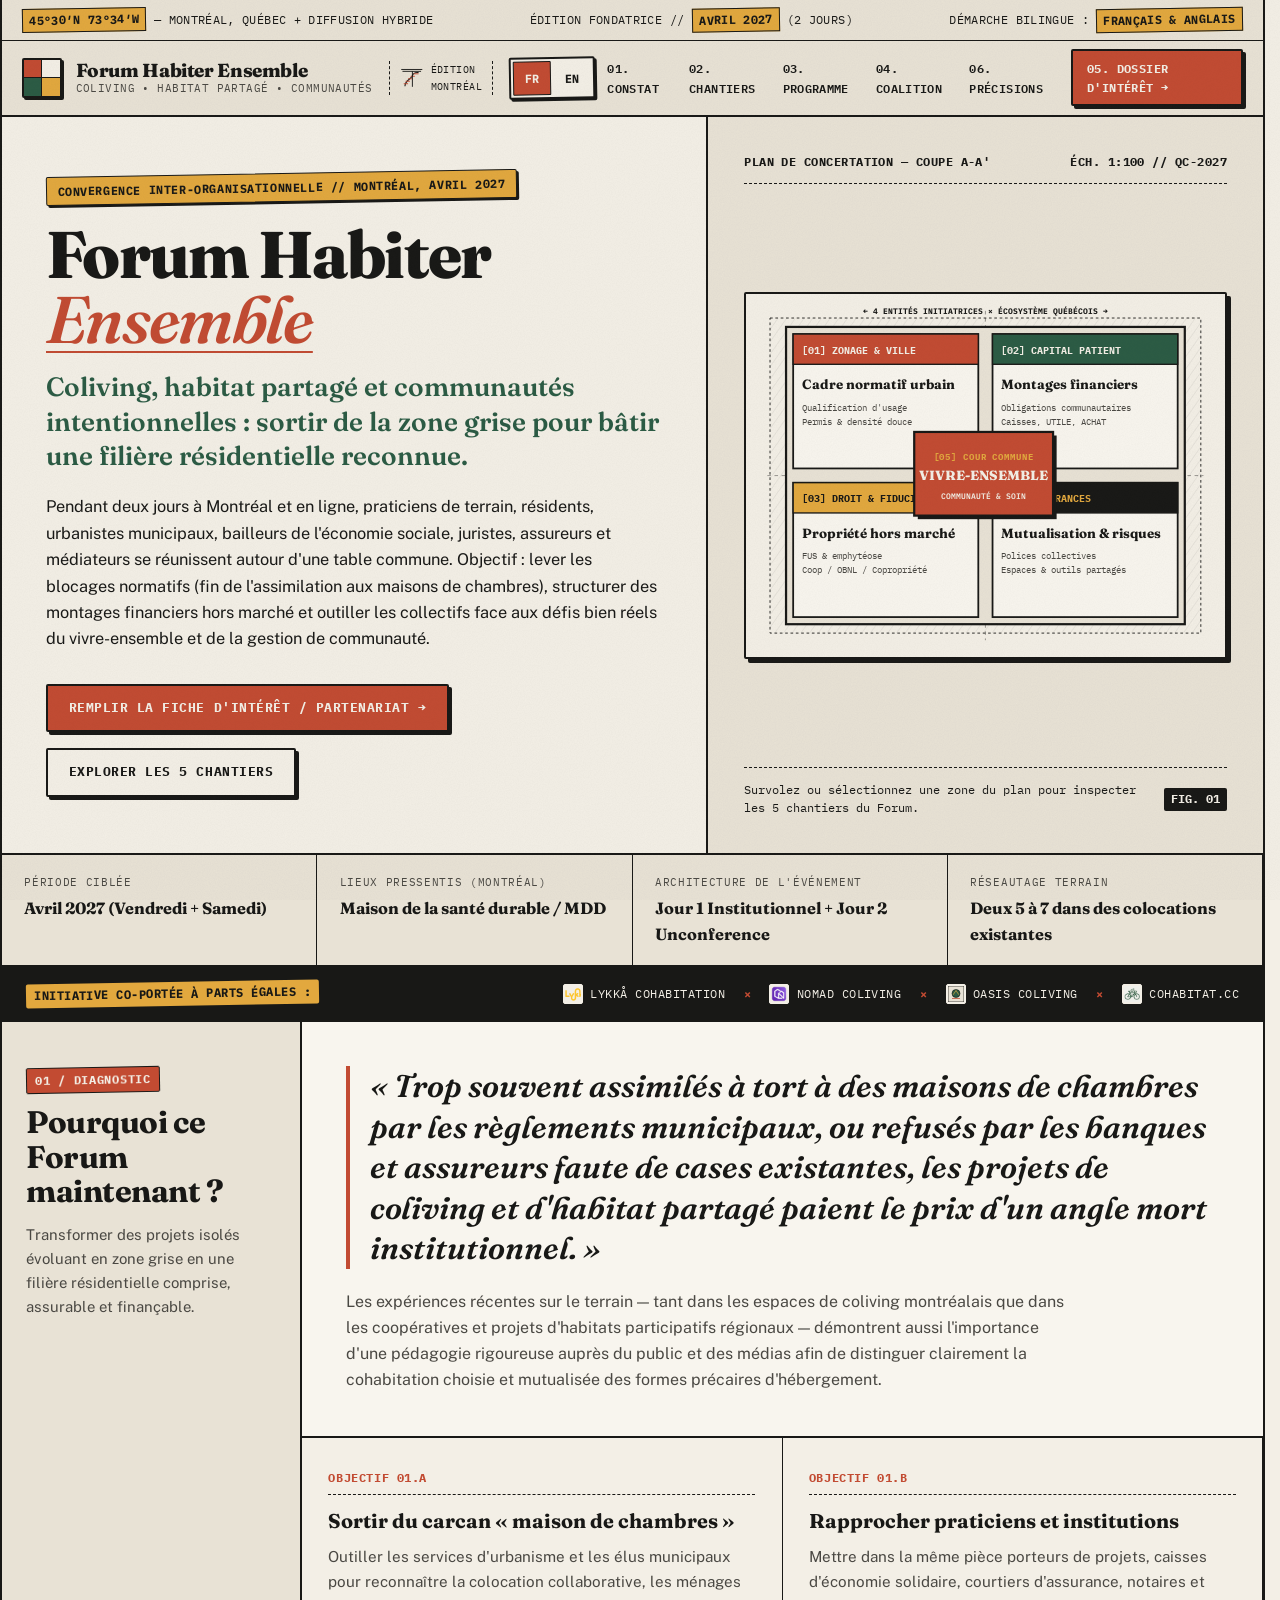
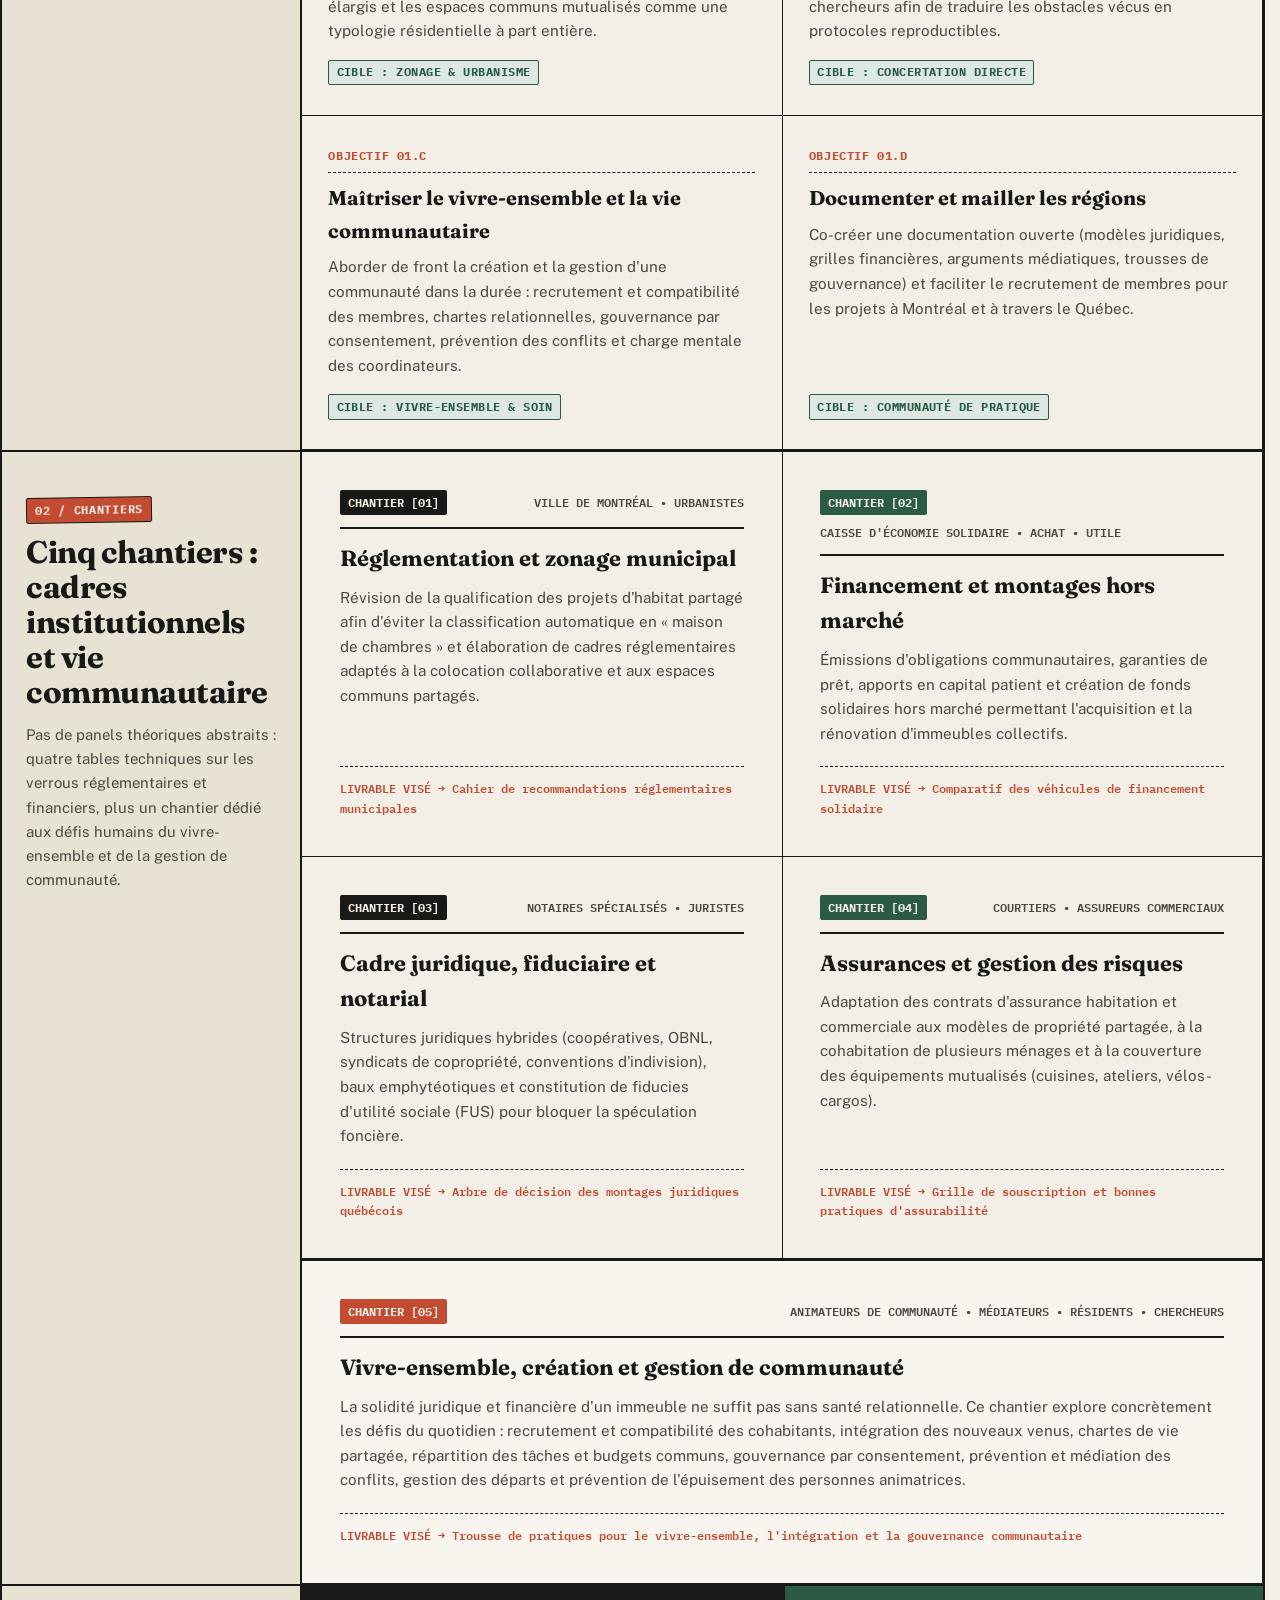
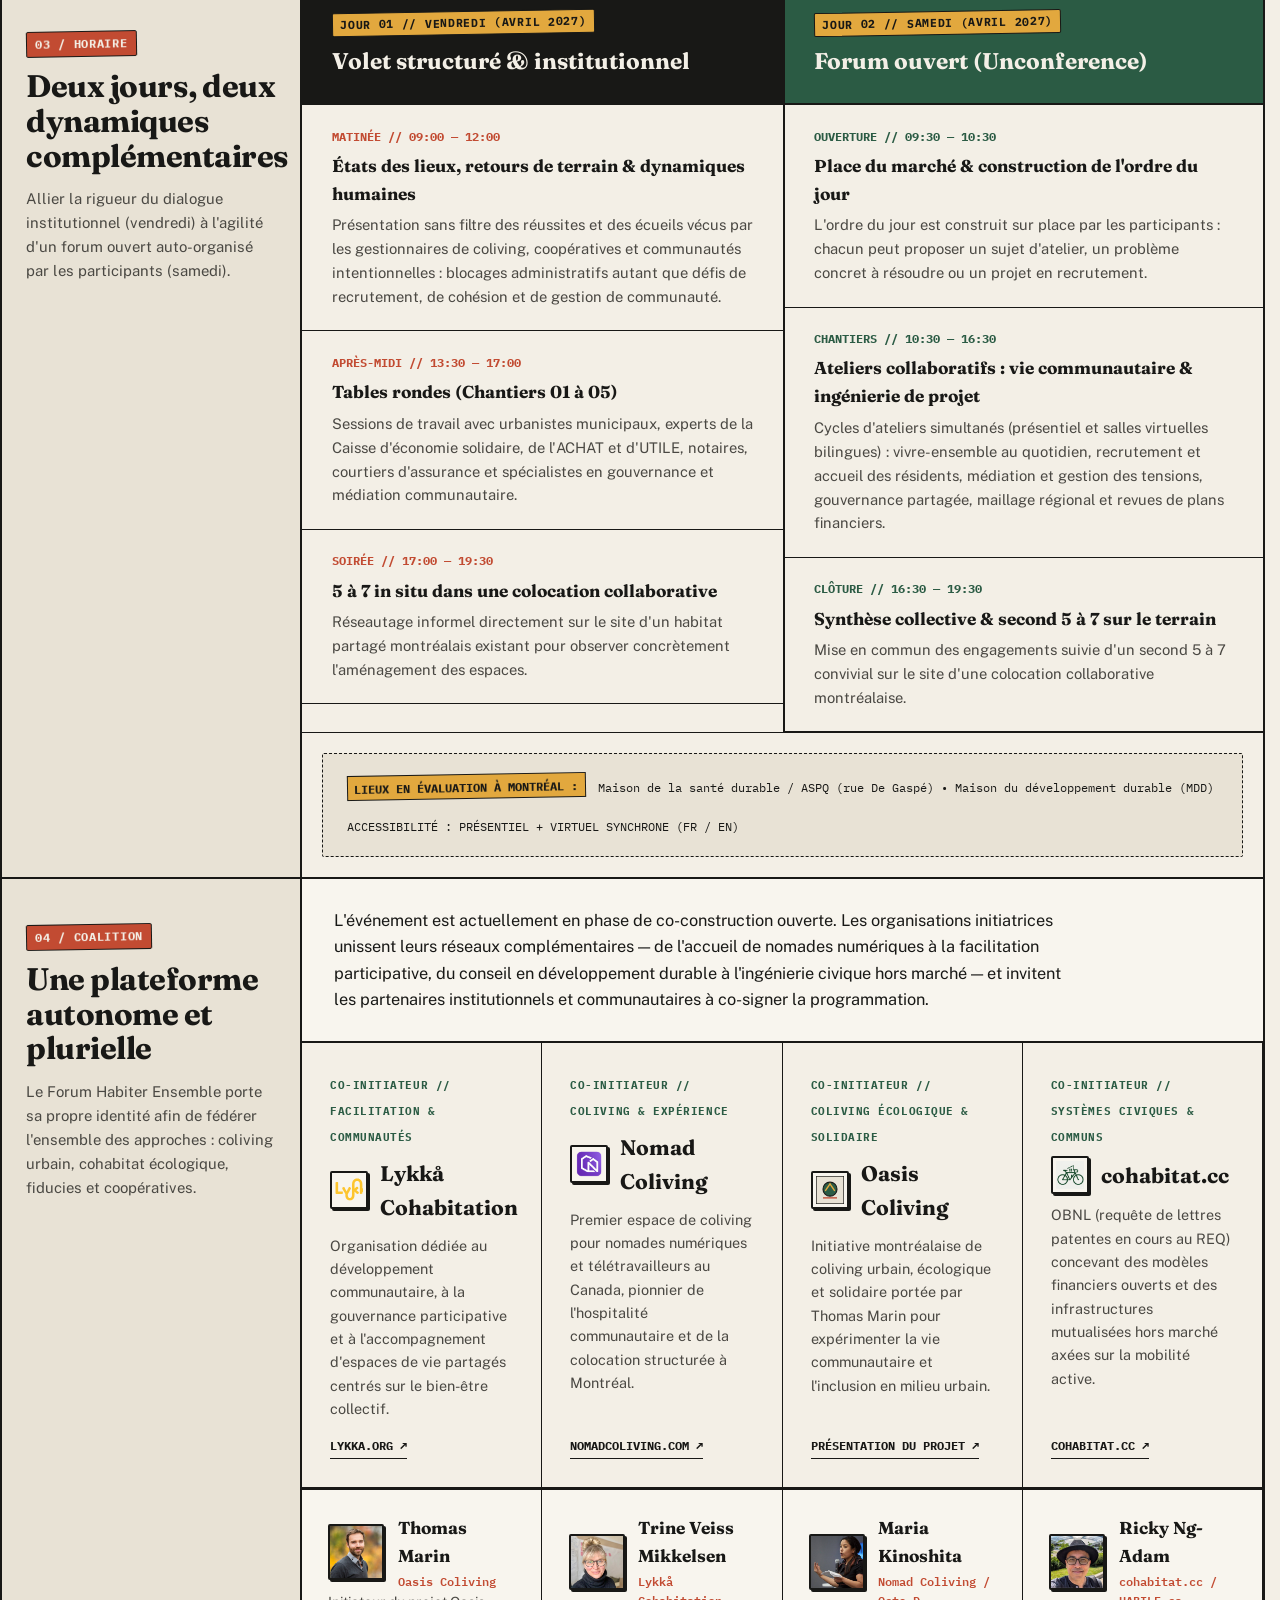
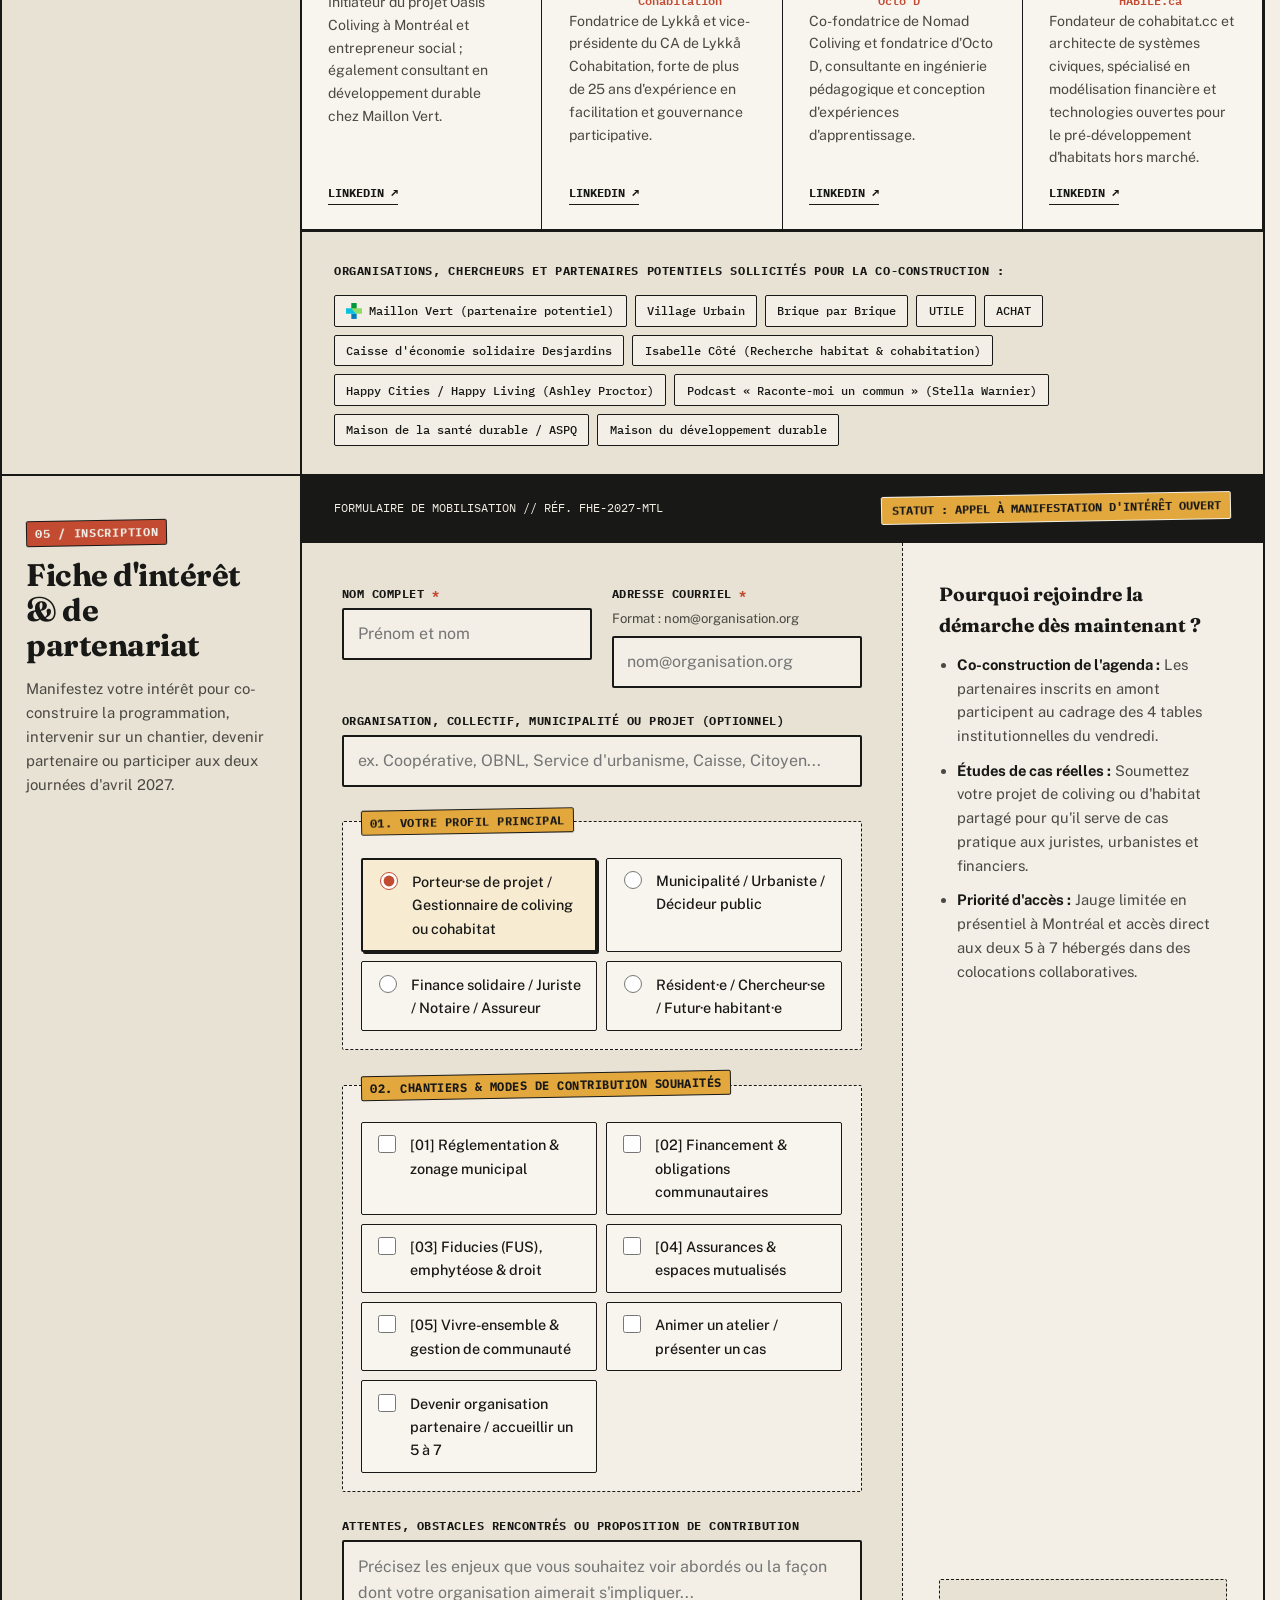
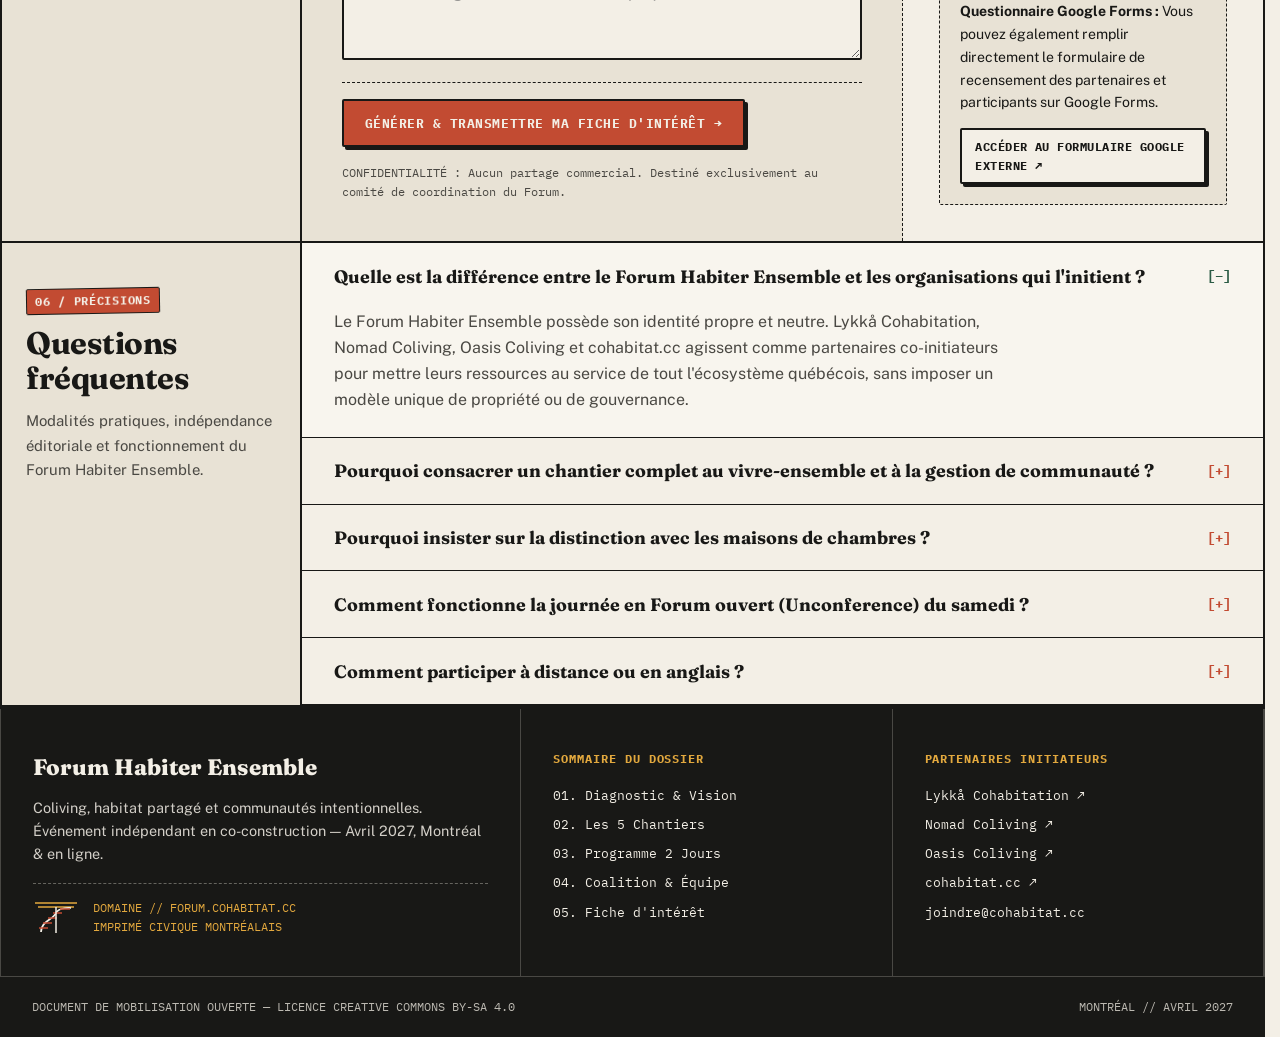
==== commit 2209b84e: "refactor: update visual identity documentation and add brand assets and images" ====
--- a/index.html
+++ b/index.html
@@ -12,7 +12,7 @@
   <meta property="og:type" content="website">
   <meta property="og:url" content="https://forum.cohabitat.cc/">
   <meta property="og:title" content="Forum Habiter Ensemble — Coliving, habitat partagé et communautés intentionnelles">
-  <meta property="og:description" content="Avril 2027 à Montréal & en ligne. Deux jours de concertation institutionnelle et de forum ouvert co-initiés par Lykkå Cohabitation, Nomad Coliving, Maillon Vert / Oasis et cohabitat.cc.">
+  <meta property="og:description" content="Avril 2027 à Montréal & en ligne. Deux jours de concertation institutionnelle et de forum ouvert co-initiés par Lykkå Cohabitation, Nomad Coliving, Oasis Coliving et cohabitat.cc.">
   <meta property="og:image" content="https://forum.cohabitat.cc/assets/images/og-forum-habiter-ensemble.jpg">
   <meta property="og:image:width" content="1200">
   <meta property="og:image:height" content="627">
@@ -163,19 +163,19 @@
               Coliving, habitat partagé et communautés intentionnelles : sortir de la zone grise pour bâtir une filière résidentielle reconnue.
             </p>
 
-            <p class="hero-description" data-fr="Pendant deux jours à Montréal et en ligne, praticiens de terrain, résidents, urbanistes municipaux, bailleurs de l'économie sociale, juristes et assureurs se réunissent autour d'une table commune. Objectif : lever les blocages normatifs (fin de l'assimilation automatique aux maisons de chambres), structurer des montages financiers hors marché et outiller les projets d'aujourd'hui et de demain." data-en="Over two days in Montreal and online, field operators, residents, municipal planners, social-economy lenders, legal scholars, and insurers gather around a common blueprint. Goal: lift regulatory bottlenecks (ending automatic rooming-house classification), structure non-market financing, and equip current and emerging projects.">
-              Pendant deux jours à Montréal et en ligne, praticiens de terrain, résidents, urbanistes municipaux, bailleurs de l'économie sociale, juristes et assureurs se réunissent autour d'une table commune. Objectif : lever les blocages normatifs (fin de l'assimilation automatique aux maisons de chambres), structurer des montages financiers hors marché et outiller les projets d'aujourd'hui et de demain.
+            <p class="hero-description" data-fr="Pendant deux jours à Montréal et en ligne, praticiens de terrain, résidents, urbanistes municipaux, bailleurs de l'économie sociale, juristes, assureurs et médiateurs se réunissent autour d'une table commune. Objectif : lever les blocages normatifs (fin de l'assimilation aux maisons de chambres), structurer des montages financiers hors marché et outiller les collectifs face aux défis bien réels du vivre-ensemble et de la gestion de communauté." data-en="Over two days in Montreal and online, field operators, residents, municipal planners, social-economy lenders, legal scholars, insurers, and community facilitators gather around a common blueprint. Goal: lift regulatory bottlenecks (ending rooming-house misclassification), structure non-market financing, and equip collectives for the real-world challenges of living together and managing communities.">
+              Pendant deux jours à Montréal et en ligne, praticiens de terrain, résidents, urbanistes municipaux, bailleurs de l'économie sociale, juristes, assureurs et médiateurs se réunissent autour d'une table commune. Objectif : lever les blocages normatifs (fin de l'assimilation aux maisons de chambres), structurer des montages financiers hors marché et outiller les collectifs face aux défis bien réels du vivre-ensemble et de la gestion de communauté.
             </p>
           </div>
 
           <div class="hero-actions">
             <a href="#interet" class="btn btn-primary" data-fr="Remplir la fiche d'intérêt / partenariat →" data-en="Complete Interest / Partner Form →">Remplir la fiche d'intérêt / partenariat →</a>
-            <a href="#chantiers" class="btn btn-outline" data-fr="Explorer les 4 chantiers" data-en="Explore the 4 Working Tracks">Explorer les 4 chantiers</a>
+            <a href="#chantiers" class="btn btn-outline" data-fr="Explorer les 5 chantiers" data-en="Explore the 5 Working Tracks">Explorer les 5 chantiers</a>
           </div>
         </div>
 
         <!-- Colonne droite : Coupe architecturale vectorielle interactive -->
-        <div class="hero-blueprint" aria-label="Schéma architectural des 4 chantiers du Forum">
+        <div class="hero-blueprint" aria-label="Schéma architectural des 5 chantiers du Forum">
           <div class="blueprint-header">
             <span data-fr="PLAN DE CONCERTATION — COUPE A-A'" data-en="CONCERTATION BLUEPRINT — SECTION A-A'">PLAN DE CONCERTATION — COUPE A-A'</span>
             <span>ÉCH. 1:100 // QC-2027</span>
@@ -254,12 +254,16 @@
                 </g>
               </a>
 
-              <!-- Atrium central : Tampon Risographique Forum Habiter Ensemble -->
-              <rect x="184" y="150" width="156" height="94" fill="#181816"/>
-              <rect x="180" y="146" width="156" height="94" fill="#C24B32" stroke="#181816" stroke-width="2.5"/>
-              <text x="258" y="182" text-anchor="middle" fill="#E2A83E" font-family="IBM Plex Mono, monospace" font-size="10" font-weight="700" letter-spacing="1" data-fr="COUR COMMUNE" data-en="COMMON COURTYARD">COUR COMMUNE</text>
-              <text x="258" y="204" text-anchor="middle" fill="#F3EFE6" font-family="Fraunces, Georgia, serif" font-size="15" font-weight="800" data-fr="FORUM OUVERT" data-en="OPEN FORUM">FORUM OUVERT</text>
-              <text x="258" y="223" text-anchor="middle" fill="#F3EFE6" font-family="IBM Plex Mono, monospace" font-size="9" font-weight="600" data-fr="PRATIQUE &amp; ALLIANCES" data-en="PRACTICE &amp; ALLIANCES">PRATIQUE &amp; ALLIANCES</text>
+              <!-- Atrium central : Tampon Risographique [05] Vivre-ensemble & Communauté -->
+              <a href="#track-05" class="plan-link" data-track-checkbox="int-communaute">
+                <g class="plan-zone plan-zone--center" data-zone-fr="CHANTIER 05 — VIVRE-ENSEMBLE &amp; COMMUNAUTÉ : Création de communauté, ententes relationnelles, gouvernance et médiation." data-zone-en="TRACK 05 — LIVING TOGETHER &amp; COMMUNITY: Community building, living charters, governance, and conflict resolution.">
+                  <rect x="184" y="150" width="156" height="94" fill="#181816"/>
+                  <rect x="180" y="146" width="156" height="94" stroke="#181816" stroke-width="2.5"/>
+                  <text x="258" y="177" text-anchor="middle" fill="#E2A83E" font-family="IBM Plex Mono, monospace" font-size="10" font-weight="700" letter-spacing="1" data-fr="[05] COUR COMMUNE" data-en="[05] COMMON COURTYARD">[05] COUR COMMUNE</text>
+                  <text x="258" y="200" text-anchor="middle" fill="#F3EFE6" font-family="Fraunces, Georgia, serif" font-size="15" font-weight="800" data-fr="VIVRE-ENSEMBLE" data-en="LIVING TOGETHER">VIVRE-ENSEMBLE</text>
+                  <text x="258" y="221" text-anchor="middle" fill="#F3EFE6" font-family="IBM Plex Mono, monospace" font-size="9" font-weight="600" data-fr="COMMUNAUTÉ &amp; SOIN" data-en="COMMUNITY &amp; CARE">COMMUNAUTÉ &amp; SOIN</text>
+                </g>
+              </a>
 
               <!-- Cotes architecturales -->
               <text x="260" y="14" text-anchor="middle" fill="#181816" font-family="IBM Plex Mono, monospace" font-size="9" font-weight="700" data-fr="← 4 ENTITÉS INITIATRICES × ÉCOSYSTÈME QUÉBÉCOIS →" data-en="← 4 INITIATING ENTITIES × QUEBEC ECOSYSTEM →">← 4 ENTITÉS INITIATRICES × ÉCOSYSTÈME QUÉBÉCOIS →</text>
@@ -267,8 +271,8 @@
           </div>
 
           <div class="blueprint-caption">
-            <span id="blueprint-status" data-fr="Survolez ou sélectionnez une aile du plan pour inspecter les 4 chantiers du Forum." data-en="Hover or select a wing of the floorplan to inspect the Forum's 4 working tracks.">
-              Survolez ou sélectionnez une aile du plan pour inspecter les 4 chantiers du Forum.
+            <span id="blueprint-status" data-fr="Survolez ou sélectionnez une zone du plan pour inspecter les 5 chantiers du Forum." data-en="Hover or select a zone of the floorplan to inspect the Forum's 5 working tracks.">
+              Survolez ou sélectionnez une zone du plan pour inspecter les 5 chantiers du Forum.
             </span>
             <span class="fig-stamp">FIG. 01</span>
           </div>
@@ -301,10 +305,10 @@
       <div class="convergence-inner">
         <span class="convergence-label" data-fr="Initiative co-portée à parts égales :" data-en="Jointly spearheaded by:">Initiative co-portée à parts égales :</span>
         <ul class="convergence-orgs">
-          <li>Lykkå Cohabitation</li>
-          <li>Nomad Coliving</li>
-          <li>Maillon Vert / Oasis Coliving</li>
-          <li>cohabitat.cc</li>
+          <li><img src="assets/images/icon-lykka.svg" alt="" class="org-mini-icon" width="20" height="20">Lykkå Cohabitation</li>
+          <li><img src="assets/images/icon-nomad.png" alt="" class="org-mini-icon" width="20" height="20">Nomad Coliving</li>
+          <li><img src="assets/images/icon-oasis.svg" alt="" class="org-mini-icon" width="20" height="20">Oasis Coliving</li>
+          <li><img src="assets/images/icon-cohabitat.png" alt="" class="org-mini-icon" width="20" height="20">cohabitat.cc</li>
         </ul>
       </div>
     </div>
@@ -332,7 +336,7 @@
             </p>
           </div>
 
-          <div class="matrix-3">
+          <div class="matrix-4">
             <article class="matrix-cell">
               <div>
                 <div class="cell-index">OBJECTIF 01.A</div>
@@ -358,9 +362,20 @@
             <article class="matrix-cell">
               <div>
                 <div class="cell-index">OBJECTIF 01.C</div>
+                <h3 data-fr="Maîtriser le vivre-ensemble et la vie communautaire" data-en="Sustain Living Together &amp; Community Life">Maîtriser le vivre-ensemble et la vie communautaire</h3>
+                <p data-fr="Aborder de front la création et la gestion d'une communauté dans la durée : recrutement et compatibilité des membres, chartes relationnelles, gouvernance par consentement, prévention des conflits et charge mentale des coordinateurs." data-en="Tackle long-term community building and operations head-on: member onboarding and compatibility, living charters, consent-based governance, conflict mediation, and coordinator burnout prevention.">
+                  Aborder de front la création et la gestion d'une communauté dans la durée : recrutement et compatibilité des membres, chartes relationnelles, gouvernance par consentement, prévention des conflits et charge mentale des coordinateurs.
+                </p>
+              </div>
+              <span class="cell-tag" data-fr="CIBLE : VIVRE-ENSEMBLE &amp; SOIN" data-en="TARGET: COMMUNITY GOVERNANCE">CIBLE : VIVRE-ENSEMBLE &amp; SOIN</span>
+            </article>
+
+            <article class="matrix-cell">
+              <div>
+                <div class="cell-index">OBJECTIF 01.D</div>
                 <h3 data-fr="Documenter et mailler les régions" data-en="Document &amp; Connect Regions">Documenter et mailler les régions</h3>
-                <p data-fr="Co-créer une documentation ouverte (modèles juridiques, grilles financières, arguments médiatiques) et faciliter le recrutement de membres pour les projets à Montréal et à travers le Québec." data-en="Co-produce open documentation (legal templates, financial pro-formas, media briefs) and facilitate member recruitment across Montreal and Quebec regions.">
-                  Co-créer une documentation ouverte (modèles juridiques, grilles financières, arguments médiatiques) et faciliter le recrutement de membres pour les projets à Montréal et à travers le Québec.
+                <p data-fr="Co-créer une documentation ouverte (modèles juridiques, grilles financières, arguments médiatiques, trousses de gouvernance) et faciliter le recrutement de membres pour les projets à Montréal et à travers le Québec." data-en="Co-produce open documentation (legal templates, financial pro-formas, media briefs, governance toolkits) and facilitate member recruitment across Montreal and Quebec regions.">
+                  Co-créer une documentation ouverte (modèles juridiques, grilles financières, arguments médiatiques, trousses de gouvernance) et faciliter le recrutement de membres pour les projets à Montréal et à travers le Québec.
                 </p>
               </div>
               <span class="cell-tag" data-fr="CIBLE : COMMUNAUTÉ DE PRATIQUE" data-en="TARGET: COMMUNITY OF PRACTICE">CIBLE : COMMUNAUTÉ DE PRATIQUE</span>
@@ -370,15 +385,15 @@
       </div>
     </section>
 
-    <!-- CHAPITRE 02 : LES 4 CHANTIERS D'INTERVENTION -->
+    <!-- CHAPITRE 02 : LES 5 CHANTIERS D'INTERVENTION -->
     <section id="chantiers" class="chapter" aria-labelledby="ch02-title">
       <div class="chapter-grid">
         <aside class="chapter-rail">
           <div class="chapter-rail-sticky">
             <span class="chapter-num">02 / CHANTIERS</span>
-            <h2 id="ch02-title" class="chapter-title" data-fr="Quatre tables techniques et institutionnelles" data-en="Four Technical &amp; Institutional Tracks">Quatre tables techniques et institutionnelles</h2>
-            <p class="chapter-lead" data-fr="Pas de panels théoriques abstraits : quatre chantiers ciblés sur les verrous opérationnels qui freinent aujourd'hui les projets." data-en="No abstract theoretical panels: four tracks laser-focused on the operational locks currently holding projects back.">
-              Pas de panels théoriques abstraits : quatre chantiers ciblés sur les verrous opérationnels qui freinent aujourd'hui les projets.
+            <h2 id="ch02-title" class="chapter-title" data-fr="Cinq chantiers : cadres institutionnels et vie communautaire" data-en="Five Tracks: Institutional Frameworks &amp; Community Life">Cinq chantiers : cadres institutionnels et vie communautaire</h2>
+            <p class="chapter-lead" data-fr="Pas de panels théoriques abstraits : quatre tables techniques sur les verrous réglementaires et financiers, plus un chantier dédié aux défis humains du vivre-ensemble et de la gestion de communauté." data-en="No abstract panels: four technical roundtables on regulatory and financial locks, plus a core track dedicated to the human realities of living together and managing communities.">
+              Pas de panels théoriques abstraits : quatre tables techniques sur les verrous réglementaires et financiers, plus un chantier dédié aux défis humains du vivre-ensemble et de la gestion de communauté.
             </p>
           </div>
         </aside>
@@ -446,6 +461,22 @@
               </div>
               <div class="track-deliverable" data-fr="LIVRABLE VISÉ → Grille de souscription et bonnes pratiques d'assurabilité" data-en="TARGET OUTPUT → Underwriting checklist &amp; insurability best practices">
                 LIVRABLE VISÉ → Grille de souscription et bonnes pratiques d'assurabilité
+              </div>
+            </article>
+
+            <article id="track-05" class="track-box track-box--featured">
+              <div>
+                <div class="track-header">
+                  <span class="track-code">CHANTIER [05]</span>
+                  <span class="track-stakeholders" data-fr="Animateurs de communauté • Médiateurs • Résidents • Chercheurs" data-en="Community Builders • Mediators • Residents • Researchers">Animateurs de communauté • Médiateurs • Résidents • Chercheurs</span>
+                </div>
+                <h3 data-fr="Vivre-ensemble, création et gestion de communauté" data-en="Living Together, Community Building &amp; Governance">Vivre-ensemble, création et gestion de communauté</h3>
+                <p data-fr="La solidité juridique et financière d'un immeuble ne suffit pas sans santé relationnelle. Ce chantier explore concrètement les défis du quotidien : recrutement et compatibilité des cohabitants, intégration des nouveaux venus, chartes de vie partagée, répartition des tâches et budgets communs, gouvernance par consentement, prévention et médiation des conflits, gestion des départs et prévention de l'épuisement des personnes animatrices." data-en="Legal and financial rigor cannot sustain a building without healthy human dynamics. This track tackles everyday community realities: member onboarding and compatibility matching, shared living charters, chores and common budget governance, consent-based decision-making, conflict mediation, resident turnover, and preventing organizer burnout.">
+                  La solidité juridique et financière d'un immeuble ne suffit pas sans santé relationnelle. Ce chantier explore concrètement les défis du quotidien : recrutement et compatibilité des cohabitants, intégration des nouveaux venus, chartes de vie partagée, répartition des tâches et budgets communs, gouvernance par consentement, prévention et médiation des conflits, gestion des départs et prévention de l'épuisement des personnes animatrices.
+                </p>
+              </div>
+              <div class="track-deliverable" data-fr="LIVRABLE VISÉ → Trousse de pratiques pour le vivre-ensemble, l'intégration et la gouvernance communautaire" data-en="TARGET OUTPUT → Open toolkit for living together, onboarding &amp; community governance">
+                LIVRABLE VISÉ → Trousse de pratiques pour le vivre-ensemble, l'intégration et la gouvernance communautaire
               </div>
             </article>
           </div>
@@ -477,16 +508,16 @@
               <ul class="slot-list">
                 <li class="slot-item">
                   <span class="slot-time">MATINÉE // 09:00 — 12:00</span>
-                  <span class="slot-title" data-fr="États des lieux &amp; retours de terrain" data-en="Field Reports &amp; Case Studies">États des lieux &amp; retours de terrain</span>
-                  <p class="slot-desc" data-fr="Présentation sans filtre des réussites et des écueils vécus par les gestionnaires de coliving, coopératives et communautés intentionnelles au Québec." data-en="Unfiltered breakdown of breakthroughs and roadblocks experienced by coliving operators, housing co-ops, and intentional communities in Quebec.">
-                    Présentation sans filtre des réussites et des écueils vécus par les gestionnaires de coliving, coopératives et communautés intentionnelles au Québec.
+                  <span class="slot-title" data-fr="États des lieux, retours de terrain &amp; dynamiques humaines" data-en="Field Reports, Case Studies &amp; Human Dynamics">États des lieux, retours de terrain &amp; dynamiques humaines</span>
+                  <p class="slot-desc" data-fr="Présentation sans filtre des réussites et des écueils vécus par les gestionnaires de coliving, coopératives et communautés intentionnelles : blocages administratifs autant que défis de recrutement, de cohésion et de gestion de communauté." data-en="Unfiltered breakdown of breakthroughs and roadblocks experienced by coliving operators, housing co-ops, and intentional communities: covering both administrative hurdles and the human realities of recruiting, cohesion, and community stewardship.">
+                    Présentation sans filtre des réussites et des écueils vécus par les gestionnaires de coliving, coopératives et communautés intentionnelles : blocages administratifs autant que défis de recrutement, de cohésion et de gestion de communauté.
                   </p>
                 </li>
                 <li class="slot-item">
                   <span class="slot-time">APRÈS-MIDI // 13:30 — 17:00</span>
-                  <span class="slot-title" data-fr="Tables rondes institutionnelles (Chantiers 01 à 04)" data-en="Institutional Roundtables (Tracks 01 to 04)">Tables rondes institutionnelles (Chantiers 01 à 04)</span>
-                  <p class="slot-desc" data-fr="Sessions de travail avec urbanistes municipaux, experts de la Caisse d'économie solidaire, de l'ACHAT et d'UTILE, notaires et courtiers d'assurance." data-en="Working sessions with municipal planners, experts from Caisse d'économie solidaire, ACHAT, and UTILE, specialized notaries, and insurance brokers.">
-                    Sessions de travail avec urbanistes municipaux, experts de la Caisse d'économie solidaire, de l'ACHAT et d'UTILE, notaires et courtiers d'assurance.
+                  <span class="slot-title" data-fr="Tables rondes (Chantiers 01 à 05)" data-en="Working Roundtables (Tracks 01 to 05)">Tables rondes (Chantiers 01 à 05)</span>
+                  <p class="slot-desc" data-fr="Sessions de travail avec urbanistes municipaux, experts de la Caisse d'économie solidaire, de l'ACHAT et d'UTILE, notaires, courtiers d'assurance et spécialistes en gouvernance et médiation communautaire." data-en="Working sessions with municipal planners, experts from Caisse d'économie solidaire, ACHAT, and UTILE, specialized notaries, insurance brokers, and community governance and mediation specialists.">
+                    Sessions de travail avec urbanistes municipaux, experts de la Caisse d'économie solidaire, de l'ACHAT et d'UTILE, notaires, courtiers d'assurance et spécialistes en gouvernance et médiation communautaire.
                   </p>
                 </li>
                 <li class="slot-item">
@@ -515,9 +546,9 @@
                 </li>
                 <li class="slot-item">
                   <span class="slot-time">CHANTIERS // 10:30 — 16:30</span>
-                  <span class="slot-title" data-fr="Ateliers collaboratifs &amp; tables auto-gérées" data-en="Self-Organized Breakout Labs">Ateliers collaboratifs &amp; tables auto-gérées</span>
-                  <p class="slot-desc" data-fr="Cycles d'ateliers simultanés (présentiel et salles virtuelles bilingues) : gouvernance interne, prévention des conflits, maillage régional, revues de plans financiers." data-en="Parallel workshop cycles (in-person and bilingual virtual rooms): internal governance, conflict resolution, regional networking, financial pro-forma clinics.">
-                    Cycles d'ateliers simultanés (présentiel et salles virtuelles bilingues) : gouvernance interne, prévention des conflits, maillage régional, revues de plans financiers.
+                  <span class="slot-title" data-fr="Ateliers collaboratifs : vie communautaire &amp; ingénierie de projet" data-en="Collaborative Labs: Community Life &amp; Project Design">Ateliers collaboratifs : vie communautaire &amp; ingénierie de projet</span>
+                  <p class="slot-desc" data-fr="Cycles d'ateliers simultanés (présentiel et salles virtuelles bilingues) : vivre-ensemble au quotidien, recrutement et accueil des résidents, médiation et gestion des tensions, gouvernance partagée, maillage régional et revues de plans financiers." data-en="Parallel workshop cycles (in-person and bilingual virtual rooms): everyday living together, resident onboarding and matching, conflict mediation, shared governance, regional networking, and financial pro-forma clinics.">
+                    Cycles d'ateliers simultanés (présentiel et salles virtuelles bilingues) : vivre-ensemble au quotidien, recrutement et accueil des résidents, médiation et gestion des tensions, gouvernance partagée, maillage régional et revues de plans financiers.
                   </p>
                 </li>
                 <li class="slot-item">
@@ -566,7 +597,10 @@
             <article class="org-tile">
               <div>
                 <span class="org-role" data-fr="CO-INITIATEUR // FACILITATION &amp; COMMUNAUTÉS" data-en="CO-INITIATOR // FACILITATION &amp; COHOUSING">CO-INITIATEUR // FACILITATION &amp; COMMUNAUTÉS</span>
-                <h3>Lykkå Cohabitation</h3>
+                <div class="org-brand-row">
+                  <img src="assets/images/icon-lykka.svg" alt="" class="org-icon" width="38" height="38" loading="lazy">
+                  <h3>Lykkå Cohabitation</h3>
+                </div>
                 <p data-fr="Organisation dédiée au développement communautaire, à la gouvernance participative et à l'accompagnement d'espaces de vie partagés centrés sur le bien-être collectif." data-en="Organization dedicated to community development, participatory governance, and guiding shared living spaces centered on collective well-being.">
                   Organisation dédiée au développement communautaire, à la gouvernance participative et à l'accompagnement d'espaces de vie partagés centrés sur le bien-être collectif.
                 </p>
@@ -577,7 +611,10 @@
             <article class="org-tile">
               <div>
                 <span class="org-role" data-fr="CO-INITIATEUR // COLIVING &amp; EXPÉRIENCE" data-en="CO-INITIATOR // COLIVING &amp; EXPERIENCE">CO-INITIATEUR // COLIVING &amp; EXPÉRIENCE</span>
-                <h3>Nomad Coliving</h3>
+                <div class="org-brand-row">
+                  <img src="assets/images/icon-nomad.png" alt="" class="org-icon" width="38" height="38" loading="lazy">
+                  <h3>Nomad Coliving</h3>
+                </div>
                 <p data-fr="Premier espace de coliving pour nomades numériques et télétravailleurs au Canada, pionnier de l'hospitalité communautaire et de la colocation structurée à Montréal." data-en="Canada's first coliving space for digital nomads and remote professionals, pioneering community hospitality and structured shared housing in Montreal.">
                   Premier espace de coliving pour nomades numériques et télétravailleurs au Canada, pionnier de l'hospitalité communautaire et de la colocation structurée à Montréal.
                 </p>
@@ -587,19 +624,25 @@
 
             <article class="org-tile">
               <div>
-                <span class="org-role" data-fr="CO-INITIATEUR // DURABILITÉ &amp; PROJET OASIS" data-en="CO-INITIATOR // SUSTAINABILITY &amp; OASIS">CO-INITIATEUR // DURABILITÉ &amp; PROJET OASIS</span>
-                <h3>Maillon Vert &amp; Oasis</h3>
-                <p data-fr="Accompagnement des organisations dans la transition écoresponsable avec Maillon Vert et développement du projet Oasis coliving à Montréal pour un mode de vie écologique et inclusif." data-en="Guiding organizations in eco-responsible transition with Maillon Vert alongside launching the Oasis coliving project in Montreal for inclusive ecological living.">
-                  Accompagnement des organisations dans la transition écoresponsable avec Maillon Vert et développement du projet Oasis coliving à Montréal pour un mode de vie écologique et inclusif.
-                </p>
-              </div>
-              <a href="https://www.linkedin.com/in/thomas-marin" target="_blank" rel="noopener noreferrer" class="org-link">Thomas Marin ↗</a>
+                <span class="org-role" data-fr="CO-INITIATEUR // COLIVING ÉCOLOGIQUE &amp; SOLIDAIRE" data-en="CO-INITIATOR // ECOLOGICAL &amp; SOLIDARITY COLIVING">CO-INITIATEUR // COLIVING ÉCOLOGIQUE &amp; SOLIDAIRE</span>
+                <div class="org-brand-row">
+                  <img src="assets/images/icon-oasis.svg" alt="" class="org-icon" width="38" height="38" loading="lazy">
+                  <h3>Oasis Coliving</h3>
+                </div>
+                <p data-fr="Initiative montréalaise de coliving urbain, écologique et solidaire portée par Thomas Marin pour expérimenter la vie communautaire et l'inclusion en milieu urbain." data-en="Montreal-based urban, ecological, and solidarity coliving initiative spearheaded by Thomas Marin to pioneer inclusive community living in the city.">
+                  Initiative montréalaise de coliving urbain, écologique et solidaire portée par Thomas Marin pour expérimenter la vie communautaire et l'inclusion en milieu urbain.
+                </p>
+              </div>
+              <a href="https://histoire.community/27-qui-veut-habiter-avec-moi-thomas-niram-oasis-coliving/" target="_blank" rel="noopener noreferrer" class="org-link" data-fr="Présentation du projet ↗" data-en="Project Presentation ↗">Présentation du projet ↗</a>
             </article>
 
             <article class="org-tile">
               <div>
                 <span class="org-role" data-fr="CO-INITIATEUR // SYSTÈMES CIVIQUES &amp; COMMUNS" data-en="CO-INITIATOR // CIVIC SYSTEMS &amp; COMMONS">CO-INITIATEUR // SYSTÈMES CIVIQUES &amp; COMMUNS</span>
-                <h3>cohabitat.cc</h3>
+                <div class="org-brand-row">
+                  <img src="assets/images/icon-cohabitat.png" alt="" class="org-icon" width="38" height="38" loading="lazy">
+                  <h3>cohabitat.cc</h3>
+                </div>
                 <p data-fr="OBNL (requête de lettres patentes en cours au REQ) concevant des modèles financiers ouverts et des infrastructures mutualisées hors marché axées sur la mobilité active." data-en="Non-profit (incorporation pending with REQ) developing open financial models and non-market shared housing infrastructure built around active mobility.">
                   OBNL (requête de lettres patentes en cours au REQ) concevant des modèles financiers ouverts et des infrastructures mutualisées hors marché axées sur la mobilité active.
                 </p>
@@ -613,14 +656,14 @@
             <article class="person-cell">
               <div>
                 <div class="person-top">
-                  <span class="person-monogram" aria-hidden="true">TM</span>
+                  <img src="assets/images/person-thomas.jpg" alt="Portrait de Thomas Marin" class="person-avatar" width="56" height="56" loading="lazy">
                   <div>
                     <h4 class="person-name">Thomas Marin</h4>
-                    <p class="person-affil">Maillon Vert / Oasis coliving</p>
-                  </div>
-                </div>
-                <p class="person-bio" data-fr="Consultant en développement durable chez Maillon Vert et entrepreneur social. Initiateur du projet Oasis coliving à Montréal." data-en="Sustainability consultant at Maillon Vert and social entrepreneur. Initiator of the Oasis coliving project in Montreal.">
-                  Consultant en développement durable chez Maillon Vert et entrepreneur social. Initiateur du projet Oasis coliving à Montréal.
+                    <p class="person-affil">Oasis Coliving</p>
+                  </div>
+                </div>
+                <p class="person-bio" data-fr="Initiateur du projet Oasis Coliving à Montréal et entrepreneur social ; également consultant en développement durable chez Maillon Vert." data-en="Initiator of the Oasis Coliving project in Montreal and social entrepreneur; also serves as a sustainability consultant at Maillon Vert.">
+                  Initiateur du projet Oasis Coliving à Montréal et entrepreneur social ; également consultant en développement durable chez Maillon Vert.
                 </p>
               </div>
               <a href="https://www.linkedin.com/in/thomas-marin" target="_blank" rel="noopener noreferrer" class="org-link">LinkedIn ↗</a>
@@ -629,7 +672,7 @@
             <article class="person-cell">
               <div>
                 <div class="person-top">
-                  <span class="person-monogram" aria-hidden="true">TV</span>
+                  <img src="assets/images/person-trine.jpg" alt="Portrait de Trine Veiss Mikkelsen" class="person-avatar" width="56" height="56" loading="lazy">
                   <div>
                     <h4 class="person-name">Trine Veiss Mikkelsen</h4>
                     <p class="person-affil">Lykkå Cohabitation</p>
@@ -645,7 +688,7 @@
             <article class="person-cell">
               <div>
                 <div class="person-top">
-                  <span class="person-monogram" aria-hidden="true">MK</span>
+                  <img src="assets/images/person-maria.jpg" alt="Portrait de Maria Kinoshita" class="person-avatar" width="56" height="56" loading="lazy">
                   <div>
                     <h4 class="person-name">Maria Kinoshita</h4>
                     <p class="person-affil">Nomad Coliving / Octo D</p>
@@ -661,7 +704,7 @@
             <article class="person-cell">
               <div>
                 <div class="person-top">
-                  <span class="person-monogram" aria-hidden="true">RN</span>
+                  <img src="assets/images/person-ricky.png" alt="Portrait de Ricky Ng-Adam" class="person-avatar" width="56" height="56" loading="lazy">
                   <div>
                     <h4 class="person-name">Ricky Ng-Adam</h4>
                     <p class="person-affil">cohabitat.cc / HABILE.ca</p>
@@ -677,10 +720,11 @@
 
           <!-- Écosystème pressenti -->
           <div class="ecosystem-ledger">
-            <h3 data-fr="Organisations, chercheurs et partenaires sollicités pour la co-construction :" data-en="Organizations, researchers, and partners invited to co-build the Forum:">
-              Organisations, chercheurs et partenaires sollicités pour la co-construction :
+            <h3 data-fr="Organisations, chercheurs et partenaires potentiels sollicités pour la co-construction :" data-en="Organizations, researchers, and potential partners invited to co-build the Forum:">
+              Organisations, chercheurs et partenaires potentiels sollicités pour la co-construction :
             </h3>
             <ul class="tag-cloud">
+              <li><img src="assets/images/icon-maillon-vert.svg" alt="" class="tag-partner-icon" width="16" height="16"><span data-fr="Maillon Vert (partenaire potentiel)" data-en="Maillon Vert (potential partner)">Maillon Vert (partenaire potentiel)</span></li>
               <li>Village Urbain</li>
               <li>Brique par Brique</li>
               <li>UTILE</li>
@@ -840,6 +884,10 @@
                     <label for="int-assurance" data-fr="[04] Assurances &amp; espaces mutualisés" data-en="[04] Insurance &amp; shared facilities">[04] Assurances &amp; espaces mutualisés</label>
                   </div>
                   <div class="choice-item">
+                    <input type="checkbox" id="int-communaute" name="interests" value="Chantier 05 : Vivre-ensemble, création et gestion de communauté">
+                    <label for="int-communaute" data-fr="[05] Vivre-ensemble &amp; gestion de communauté" data-en="[05] Living together &amp; community governance">[05] Vivre-ensemble &amp; gestion de communauté</label>
+                  </div>
+                  <div class="choice-item">
                     <input type="checkbox" id="int-unconf" name="interests" value="Proposer un atelier ou témoignage (Unconference)">
                     <label for="int-unconf" data-fr="Animer un atelier / présenter un cas" data-en="Facilitate a workshop / present a case">Animer un atelier / présenter un cas</label>
                   </div>
@@ -945,8 +993,19 @@
                 Quelle est la différence entre le Forum Habiter Ensemble et les organisations qui l'initient ?
               </summary>
               <div class="faq-answer">
-                <p data-fr="Le Forum Habiter Ensemble possède son identité propre et neutre. Lykkå Cohabitation, Nomad Coliving, Maillon Vert / Oasis coliving et cohabitat.cc agissent comme partenaires co-initiateurs pour mettre leurs ressources au service de tout l'écosystème québécois, sans imposer un modèle unique de propriété ou de gouvernance." data-en="The Living Together Forum holds its own neutral, standalone identity. Lykkå Cohabitation, Nomad Coliving, Maillon Vert / Oasis coliving, and cohabitat.cc serve as co-initiating partners pooling their networks for the entire Quebec ecosystem, without imposing a single ownership or governance template.">
-                  Le Forum Habiter Ensemble possède son identité propre et neutre. Lykkå Cohabitation, Nomad Coliving, Maillon Vert / Oasis coliving et cohabitat.cc agissent comme partenaires co-initiateurs pour mettre leurs ressources au service de tout l'écosystème québécois, sans imposer un modèle unique de propriété ou de gouvernance.
+                <p data-fr="Le Forum Habiter Ensemble possède son identité propre et neutre. Lykkå Cohabitation, Nomad Coliving, Oasis Coliving et cohabitat.cc agissent comme partenaires co-initiateurs pour mettre leurs ressources au service de tout l'écosystème québécois, sans imposer un modèle unique de propriété ou de gouvernance." data-en="The Living Together Forum holds its own neutral, standalone identity. Lykkå Cohabitation, Nomad Coliving, Oasis Coliving, and cohabitat.cc serve as co-initiating partners pooling their networks for the entire Quebec ecosystem, without imposing a single ownership or governance template.">
+                  Le Forum Habiter Ensemble possède son identité propre et neutre. Lykkå Cohabitation, Nomad Coliving, Oasis Coliving et cohabitat.cc agissent comme partenaires co-initiateurs pour mettre leurs ressources au service de tout l'écosystème québécois, sans imposer un modèle unique de propriété ou de gouvernance.
+                </p>
+              </div>
+            </details>
+
+            <details class="faq-item" name="faq-forum">
+              <summary data-fr="Pourquoi consacrer un chantier complet au vivre-ensemble et à la gestion de communauté ?" data-en="Why dedicate a full track to living together and community stewardship?">
+                Pourquoi consacrer un chantier complet au vivre-ensemble et à la gestion de communauté ?
+              </summary>
+              <div class="faq-answer">
+                <p data-fr="Un financement solide et un zonage conforme ne garantissent pas la pérennité d'un milieu de vie partagé. Recruter des cohabitants compatibles, clarifier les attentes dès l'accueil, répartir équitablement les tâches, traverser les tensions relationnelles et éviter l'épuisement des personnes animatrices sont des défis quotidiens tout aussi critiques que les enjeux juridiques." data-en="Sound financing and compliant zoning alone do not guarantee a thriving shared home. Recruiting compatible residents, clarifying expectations during onboarding, sharing chores fairly, navigating interpersonal tensions, and preventing coordinator burnout are everyday hurdles just as decisive as legal structures.">
+                  Un financement solide et un zonage conforme ne garantissent pas la pérennité d'un milieu de vie partagé. Recruter des cohabitants compatibles, clarifier les attentes dès l'accueil, répartir équitablement les tâches, traverser les tensions relationnelles et éviter l'épuisement des personnes animatrices sont des défis quotidiens tout aussi critiques que les enjeux juridiques.
                 </p>
               </div>
             </details>
@@ -1015,7 +1074,7 @@
         <h4 data-fr="Sommaire du dossier" data-en="Dossier Index">Sommaire du dossier</h4>
         <ul class="footer-links">
           <li><a href="#diagnostic" data-fr="01. Diagnostic &amp; Vision" data-en="01. Diagnosis &amp; Vision">01. Diagnostic &amp; Vision</a></li>
-          <li><a href="#chantiers" data-fr="02. Les 4 Chantiers" data-en="02. The 4 Working Tracks">02. Les 4 Chantiers</a></li>
+          <li><a href="#chantiers" data-fr="02. Les 5 Chantiers" data-en="02. The 5 Working Tracks">02. Les 5 Chantiers</a></li>
           <li><a href="#programme" data-fr="03. Programme 2 Jours" data-en="03. Two-Day Schedule">03. Programme 2 Jours</a></li>
           <li><a href="#coalition" data-fr="04. Coalition &amp; Équipe" data-en="04. Coalition &amp; Team">04. Coalition &amp; Équipe</a></li>
           <li><a href="#interet" data-fr="05. Fiche d'intérêt" data-en="05. Interest Dossier">05. Fiche d'intérêt</a></li>
@@ -1027,7 +1086,7 @@
         <ul class="footer-links">
           <li><a href="https://www.lykka.org/" target="_blank" rel="noopener noreferrer">Lykkå Cohabitation ↗</a></li>
           <li><a href="https://www.nomadcoliving.com/" target="_blank" rel="noopener noreferrer">Nomad Coliving ↗</a></li>
-          <li><a href="https://www.linkedin.com/in/thomas-marin" target="_blank" rel="noopener noreferrer">Maillon Vert / Oasis ↗</a></li>
+          <li><a href="https://histoire.community/27-qui-veut-habiter-avec-moi-thomas-niram-oasis-coliving/" target="_blank" rel="noopener noreferrer">Oasis Coliving ↗</a></li>
           <li><a href="https://cohabitat.cc" target="_blank" rel="noopener noreferrer">cohabitat.cc ↗</a></li>
           <li><a href="mailto:joindre@cohabitat.cc">joindre@cohabitat.cc</a></li>
         </ul>
--- a/style.css
+++ b/style.css
@@ -570,7 +570,7 @@
 
 h1 {
   font-family: var(--font-display);
-  font-size: clamp(2.65rem, 5.5vw, 4.5rem);
+  font-size: clamp(2.35rem, 1.4rem + 3.4vw, 4.4rem);
   font-weight: 800;
   line-height: 0.98;
   letter-spacing: -0.025em;
@@ -591,7 +591,7 @@
 .hero-subtitle {
   font-family: var(--font-display);
   font-weight: 600;
-  font-size: clamp(1.25rem, 2.1vw, 1.65rem);
+  font-size: clamp(1.2rem, 0.95rem + 1.1vw, 1.65rem);
   line-height: 1.3;
   margin: 0 0 1.25rem;
   color: var(--ruelle-green);
@@ -671,6 +671,15 @@
 .blueprint-svg .plan-zone--yellow:hover,
 .blueprint-svg .plan-link:focus .plan-zone--yellow {
   fill: var(--depanneur-tint);
+}
+
+.blueprint-svg .plan-zone--center {
+  fill: var(--terracotta);
+}
+
+.blueprint-svg .plan-zone--center:hover,
+.blueprint-svg .plan-link:focus .plan-zone--center {
+  fill: var(--terracotta-dark);
 }
 
 .blueprint-caption {
@@ -761,17 +770,34 @@
   display: flex;
   flex-wrap: wrap;
   align-items: center;
-  gap: 0.65rem 1.25rem;
+  gap: 0.65rem 1.15rem;
   list-style: none;
   margin: 0;
   padding: 0;
+}
+
+.convergence-orgs li {
+  display: inline-flex;
+  align-items: center;
+  gap: 0.45rem;
 }
 
 .convergence-orgs li + li::before {
   content: "×";
-  margin-inline-end: 1.25rem;
+  margin-inline-end: 0.7rem;
   color: var(--terracotta);
   font-weight: 700;
+}
+
+.org-mini-icon {
+  inline-size: 20px;
+  block-size: 20px;
+  object-fit: contain;
+  background-color: var(--paper);
+  border: 1px solid var(--paper);
+  border-radius: var(--radius-zine);
+  padding: 1px;
+  flex-shrink: 0;
 }
 
 /* ==========================================================================
@@ -829,7 +855,7 @@
 
 .chapter-title {
   font-family: var(--font-display);
-  font-size: clamp(1.5rem, 2.3vw, 1.95rem);
+  font-size: clamp(1.45rem, 1.1rem + 1.2vw, 1.95rem);
   font-weight: 700;
   line-height: 1.12;
   letter-spacing: -0.015em;
@@ -868,7 +894,7 @@
   font-family: var(--font-display);
   font-style: italic;
   font-weight: 600;
-  font-size: clamp(1.35rem, 2.4vw, 1.95rem);
+  font-size: clamp(1.3rem, 0.95rem + 1.4vw, 1.95rem);
   line-height: 1.3;
   color: var(--ink);
 }
@@ -885,6 +911,17 @@
   grid-template-columns: repeat(auto-fit, minmax(min(100%, 280px), 1fr));
 }
 
+.matrix-4 {
+  display: grid;
+  grid-template-columns: 1fr;
+}
+
+@media (min-width: 720px) {
+  .matrix-4 {
+    grid-template-columns: 1fr 1fr;
+  }
+}
+
 .matrix-cell {
   padding: 1.85rem 1.65rem;
   border-block-end: var(--rule-thin);
@@ -988,6 +1025,18 @@
 #track-02 .track-code,
 #track-04 .track-code {
   background-color: var(--ruelle-green);
+}
+
+#track-05 .track-code {
+  background-color: var(--terracotta);
+}
+
+@media (min-width: 760px) {
+  .track-box--featured {
+    grid-column: 1 / -1;
+    background-color: var(--paper-sheet);
+    border-block-start: var(--rule-strong);
+  }
 }
 
 .track-stakeholders {
@@ -1187,11 +1236,30 @@
   color: var(--ruelle-green);
 }
 
+.org-brand-row {
+  display: flex;
+  align-items: center;
+  gap: 0.75rem;
+  margin-block: 0.45rem 0.6rem;
+}
+
+.org-icon {
+  inline-size: 38px;
+  block-size: 38px;
+  object-fit: contain;
+  background-color: var(--paper-sheet);
+  border: var(--rule-strong);
+  border-radius: var(--radius-zine);
+  padding: 3px;
+  box-shadow: 2px 2px 0 var(--ink);
+  flex-shrink: 0;
+}
+
 .org-tile h3 {
   font-family: var(--font-display);
   font-size: 1.32rem;
   font-weight: 700;
-  margin: 0.3rem 0 0.5rem;
+  margin: 0;
 }
 
 .org-tile p {
@@ -1239,6 +1307,18 @@
   gap: 0.85rem;
 }
 
+.person-avatar {
+  inline-size: 56px;
+  block-size: 56px;
+  object-fit: cover;
+  object-position: center 25%;
+  border: var(--rule-strong);
+  border-radius: var(--radius-zine);
+  background-color: var(--paper-secondary);
+  box-shadow: 2px 2px 0 var(--ink);
+  flex-shrink: 0;
+}
+
 .person-monogram {
   inline-size: 46px;
   block-size: 46px;
@@ -1302,6 +1382,9 @@
 }
 
 .tag-cloud li {
+  display: inline-flex;
+  align-items: center;
+  gap: 0.45rem;
   border: var(--rule-thin);
   border-radius: var(--radius-zine);
   background-color: var(--paper);
@@ -1309,6 +1392,13 @@
   font-family: var(--font-mono);
   font-size: 0.75rem;
   font-weight: 500;
+}
+
+.tag-partner-icon {
+  inline-size: 16px;
+  block-size: 16px;
+  object-fit: contain;
+  flex-shrink: 0;
 }
 
 /* ==========================================================================
@@ -1726,8 +1816,8 @@
 }
 
 .footer-motif-box {
-  margin-block-top: 1.1rem;
-  padding-block-top: 0.85rem;
+  margin-block-start: 1.1rem;
+  padding-block-start: 0.85rem;
   border-block-start: 1px dashed rgba(243, 239, 230, 0.35);
   display: flex;
   align-items: center;
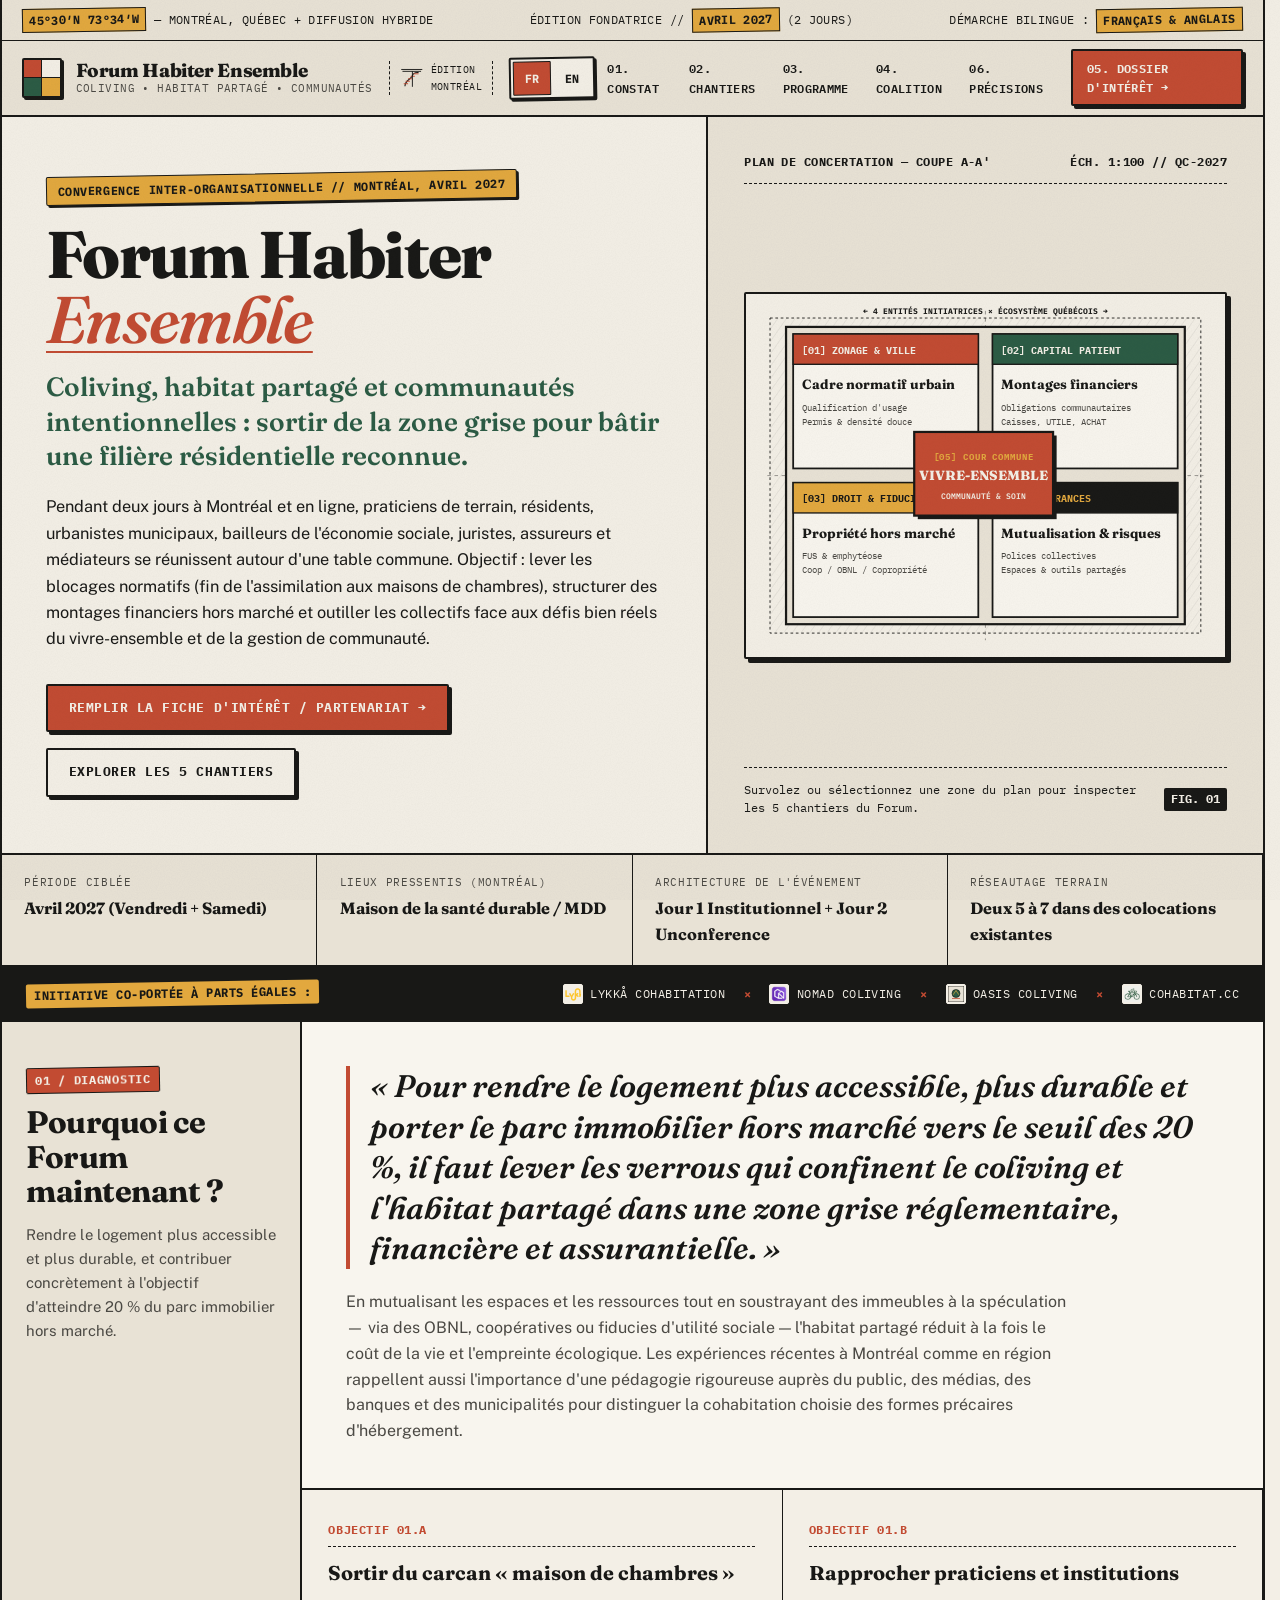
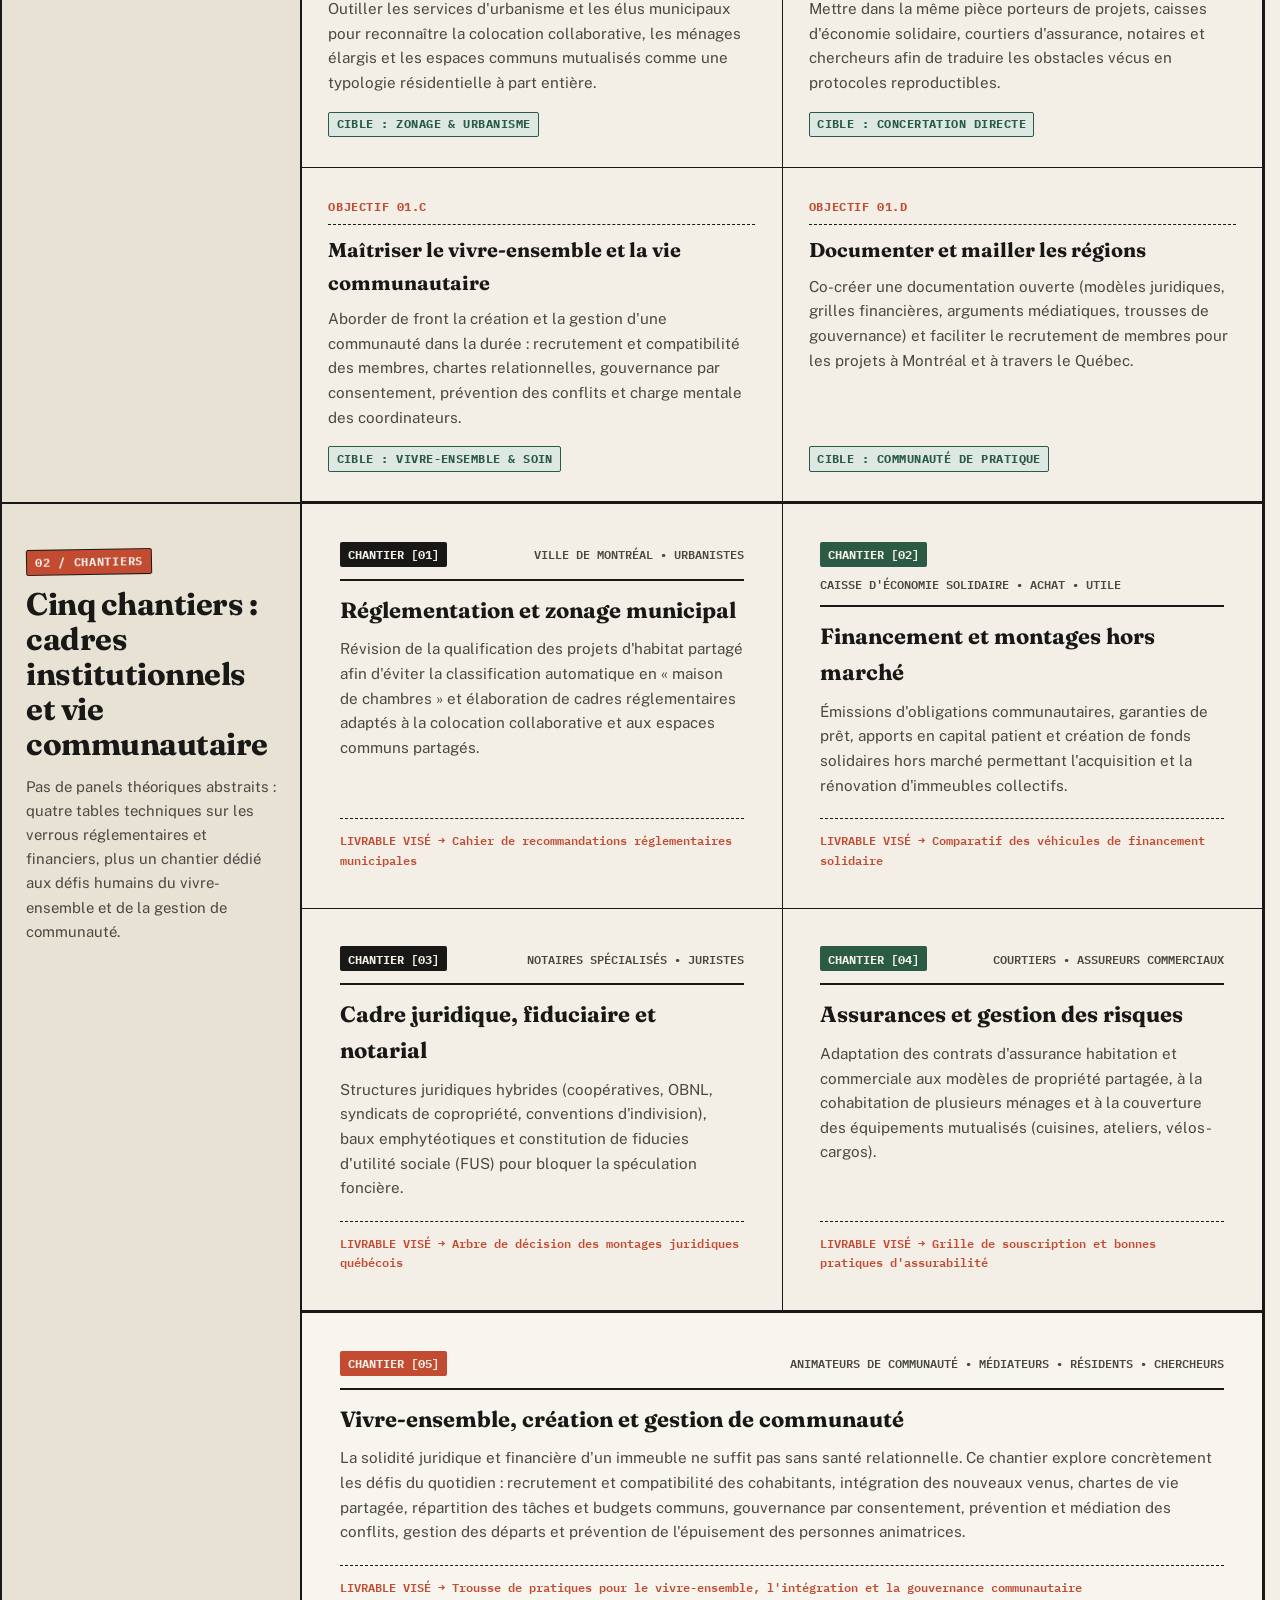
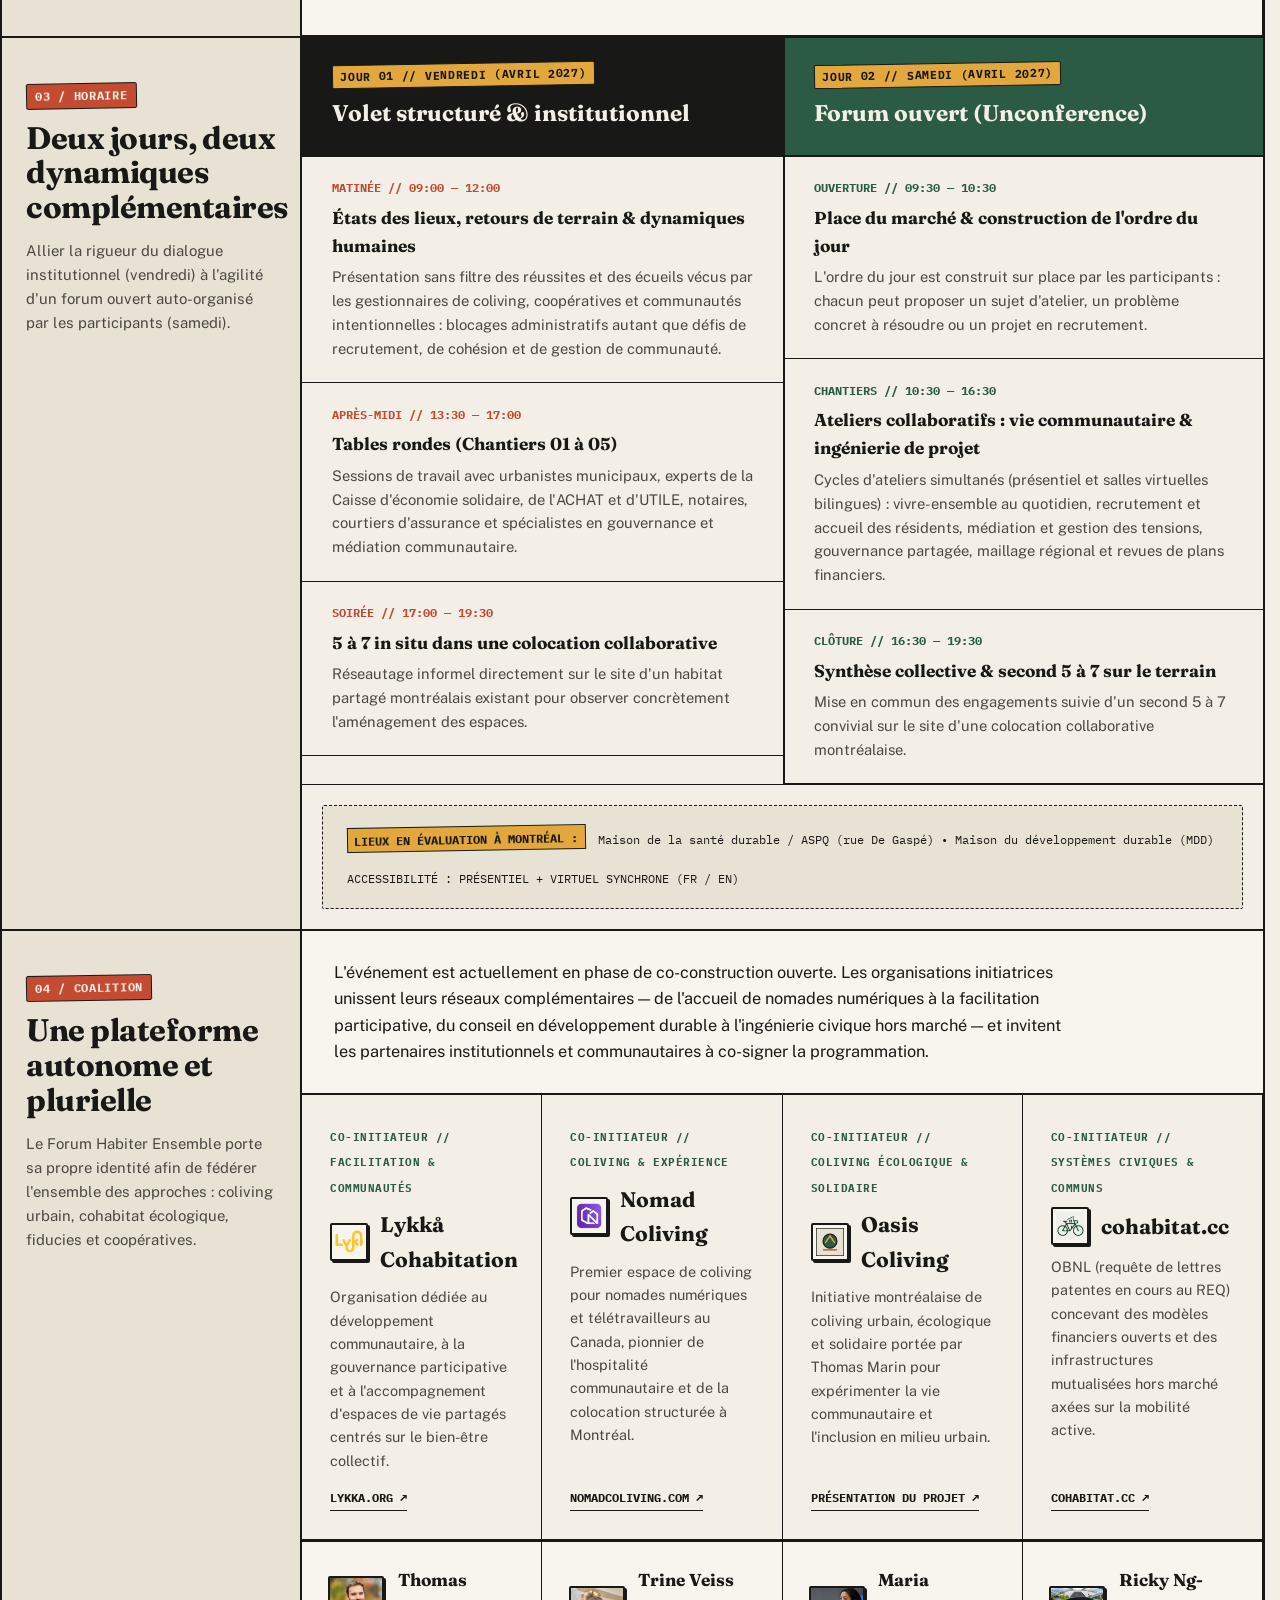
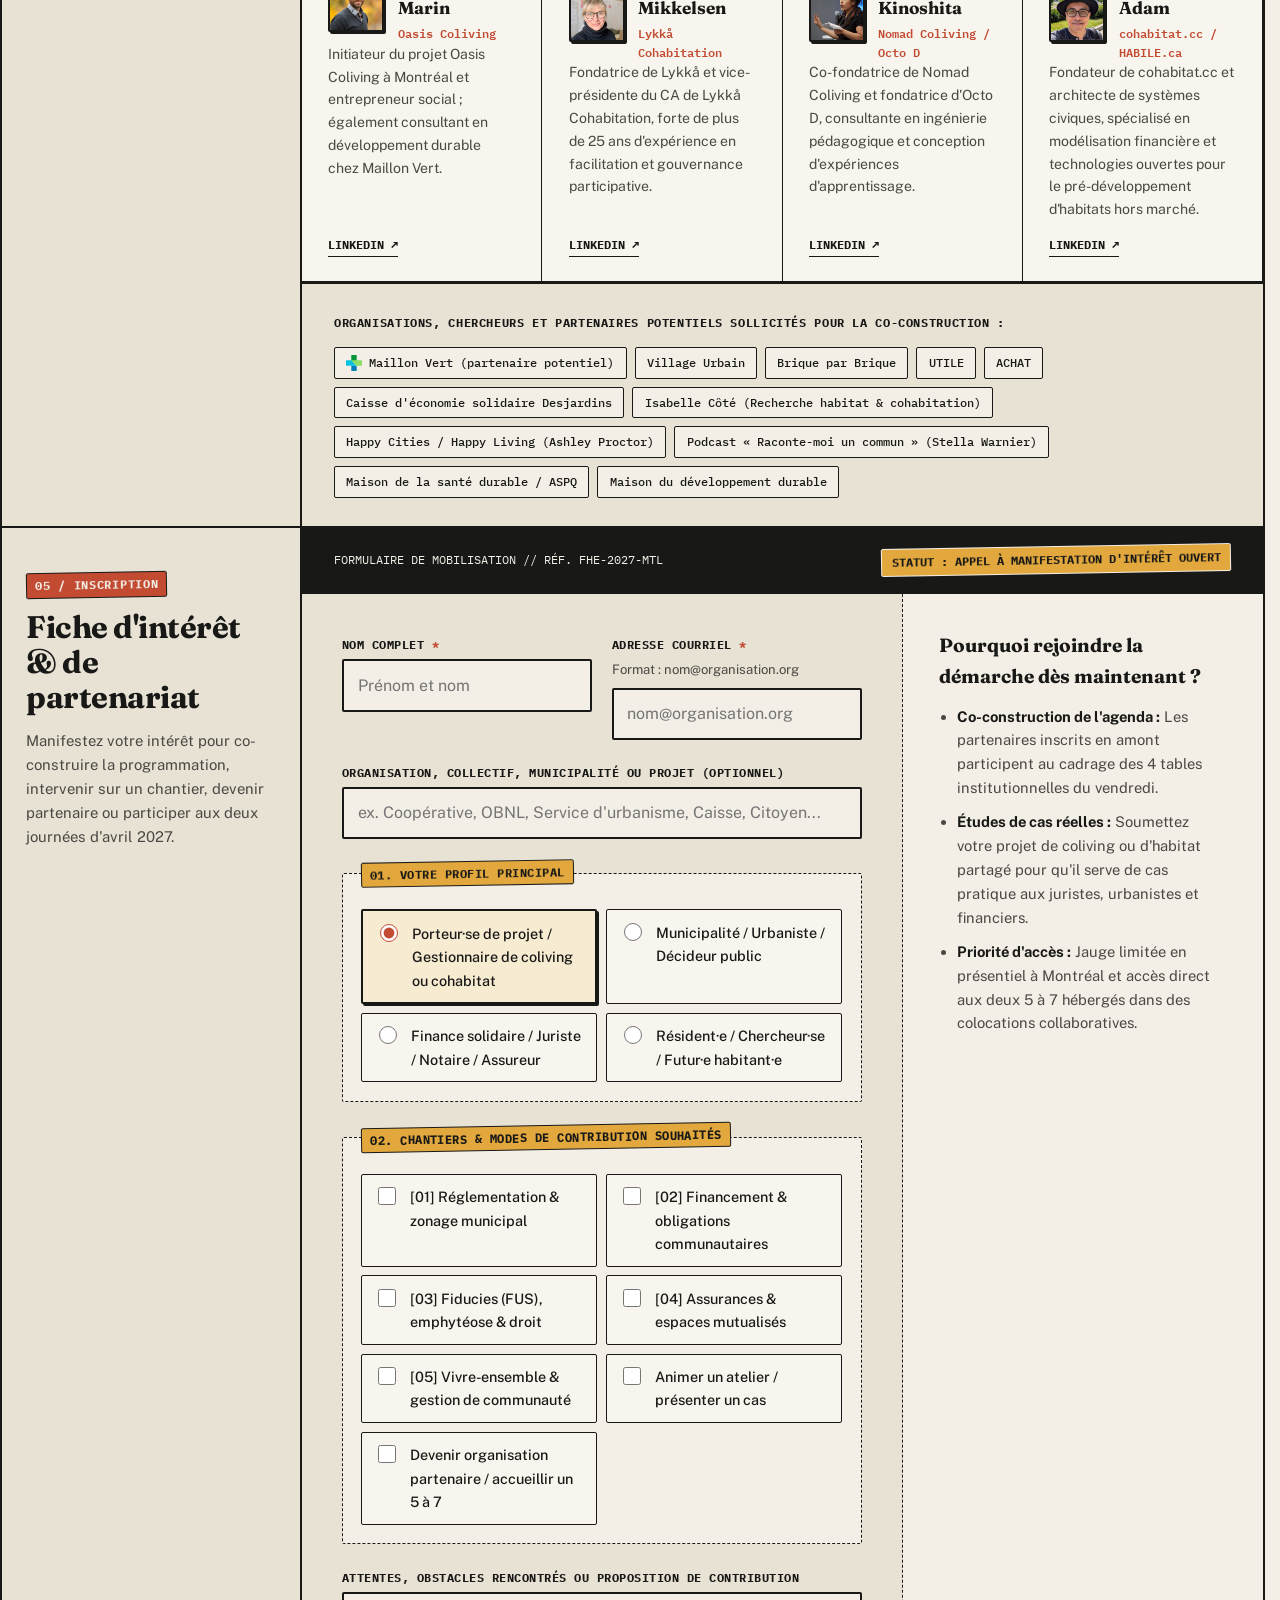
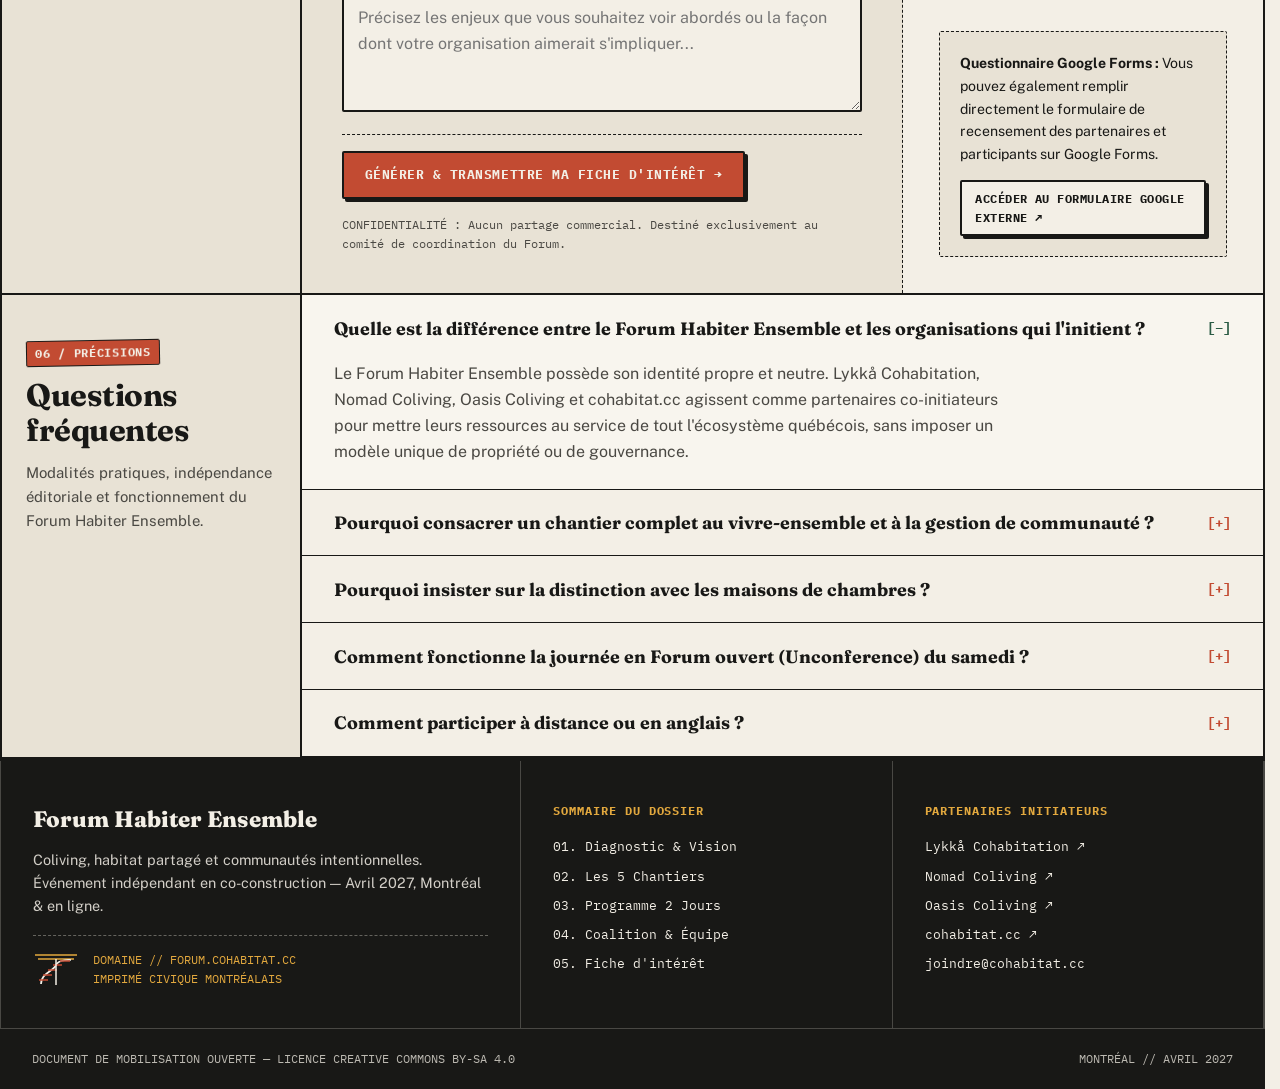
==== commit f2cc0a5a: "content: update chapter lead and manifesto copy in index.html" ====
--- a/index.html
+++ b/index.html
@@ -320,19 +320,19 @@
           <div class="chapter-rail-sticky">
             <span class="chapter-num">01 / DIAGNOSTIC</span>
             <h2 id="ch01-title" class="chapter-title" data-fr="Pourquoi ce Forum maintenant ?" data-en="Why This Forum Now?">Pourquoi ce Forum maintenant ?</h2>
-            <p class="chapter-lead" data-fr="Transformer des projets isolés évoluant en zone grise en une filière résidentielle comprise, assurable et finançable." data-en="Transforming isolated initiatives operating in a grey zone into a clear, insurable, and bankable housing sector.">
-              Transformer des projets isolés évoluant en zone grise en une filière résidentielle comprise, assurable et finançable.
+            <p class="chapter-lead" data-fr="Rendre le logement plus accessible et plus durable, et contribuer concrètement à l'objectif d'atteindre 20 % du parc immobilier hors marché." data-en="Making housing more accessible and sustainable, while directly advancing the goal of reaching 20% non-market housing stock.">
+              Rendre le logement plus accessible et plus durable, et contribuer concrètement à l'objectif d'atteindre 20 % du parc immobilier hors marché.
             </p>
           </div>
         </aside>
 
         <div class="chapter-body chapter-body--flush">
           <div class="manifesto-lead">
-            <blockquote class="manifesto-quote" data-fr="« Trop souvent assimilés à tort à des maisons de chambres par les règlements municipaux, ou refusés par les banques et assureurs faute de cases existantes, les projets de coliving et d'habitat partagé paient le prix d'un angle mort institutionnel. »" data-en="“Too often misclassified as rooming houses by municipal bylaws, or turned away by banks and insurers for not fitting standard boxes, coliving and shared housing initiatives pay the price of an institutional blind spot.”">
-              « Trop souvent assimilés à tort à des maisons de chambres par les règlements municipaux, ou refusés par les banques et assureurs faute de cases existantes, les projets de coliving et d'habitat partagé paient le prix d'un angle mort institutionnel. »
+            <blockquote class="manifesto-quote" data-fr="« Pour rendre le logement plus accessible, plus durable et porter le parc immobilier hors marché vers le seuil des 20 %, il faut lever les verrous qui confinent le coliving et l'habitat partagé dans une zone grise réglementaire, financière et assurantielle. »" data-en="“To make housing more accessible and sustainable—and move non-market housing toward the 20% benchmark—we must remove the barriers keeping coliving and shared housing trapped in a regulatory, financial, and insurance grey zone.”">
+              « Pour rendre le logement plus accessible, plus durable et porter le parc immobilier hors marché vers le seuil des 20 %, il faut lever les verrous qui confinent le coliving et l'habitat partagé dans une zone grise réglementaire, financière et assurantielle. »
             </blockquote>
-            <p class="manifesto-sub" data-fr="Les expériences récentes sur le terrain — tant dans les espaces de coliving montréalais que dans les coopératives et projets d'habitats participatifs régionaux — démontrent aussi l'importance d'une pédagogie rigoureuse auprès du public et des médias afin de distinguer clairement la cohabitation choisie et mutualisée des formes précaires d'hébergement." data-en="Recent field experiences across Montreal coliving spaces and regional cohousing initiatives also underscore the need for clear public and media literacy—distinguishing intentional, resource-sharing households from precarious rooming arrangements.">
-              Les expériences récentes sur le terrain — tant dans les espaces de coliving montréalais que dans les coopératives et projets d'habitats participatifs régionaux — démontrent aussi l'importance d'une pédagogie rigoureuse auprès du public et des médias afin de distinguer clairement la cohabitation choisie et mutualisée des formes précaires d'hébergement.
+            <p class="manifesto-sub" data-fr="En mutualisant les espaces et les ressources tout en soustrayant des immeubles à la spéculation — via des OBNL, coopératives ou fiducies d'utilité sociale — l'habitat partagé réduit à la fois le coût de la vie et l'empreinte écologique. Les expériences récentes à Montréal comme en région rappellent aussi l'importance d'une pédagogie rigoureuse auprès du public, des médias, des banques et des municipalités pour distinguer la cohabitation choisie des formes précaires d'hébergement." data-en="By sharing spaces and resources while removing buildings from speculation—through non-profits, cooperatives, or community land trusts—shared housing lowers both living costs and ecological footprints. Recent field experiences in Montreal and across Quebec also underscore the need for clear education for the public, media, lenders, and municipalities to distinguish intentional cohousing from precarious rooming arrangements.">
+              En mutualisant les espaces et les ressources tout en soustrayant des immeubles à la spéculation — via des OBNL, coopératives ou fiducies d'utilité sociale — l'habitat partagé réduit à la fois le coût de la vie et l'empreinte écologique. Les expériences récentes à Montréal comme en région rappellent aussi l'importance d'une pédagogie rigoureuse auprès du public, des médias, des banques et des municipalités pour distinguer la cohabitation choisie des formes précaires d'hébergement.
             </p>
           </div>
 
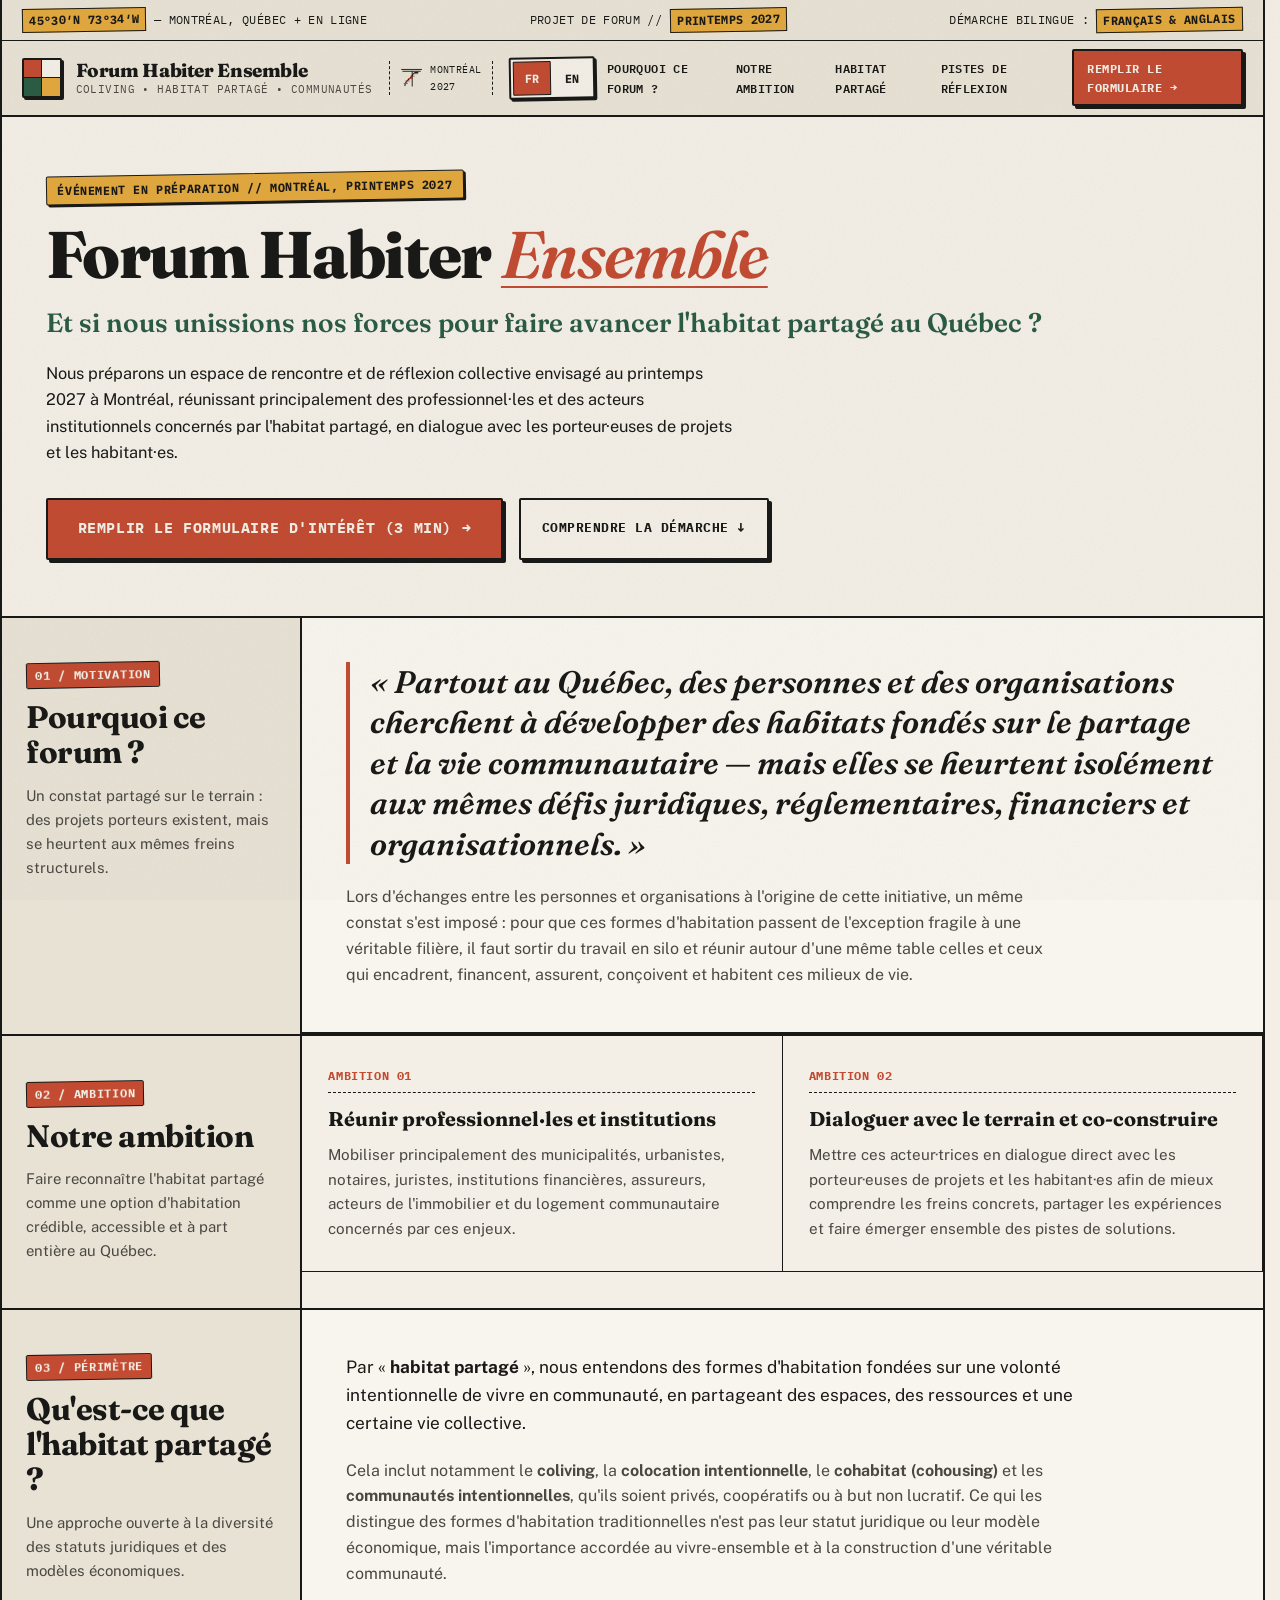
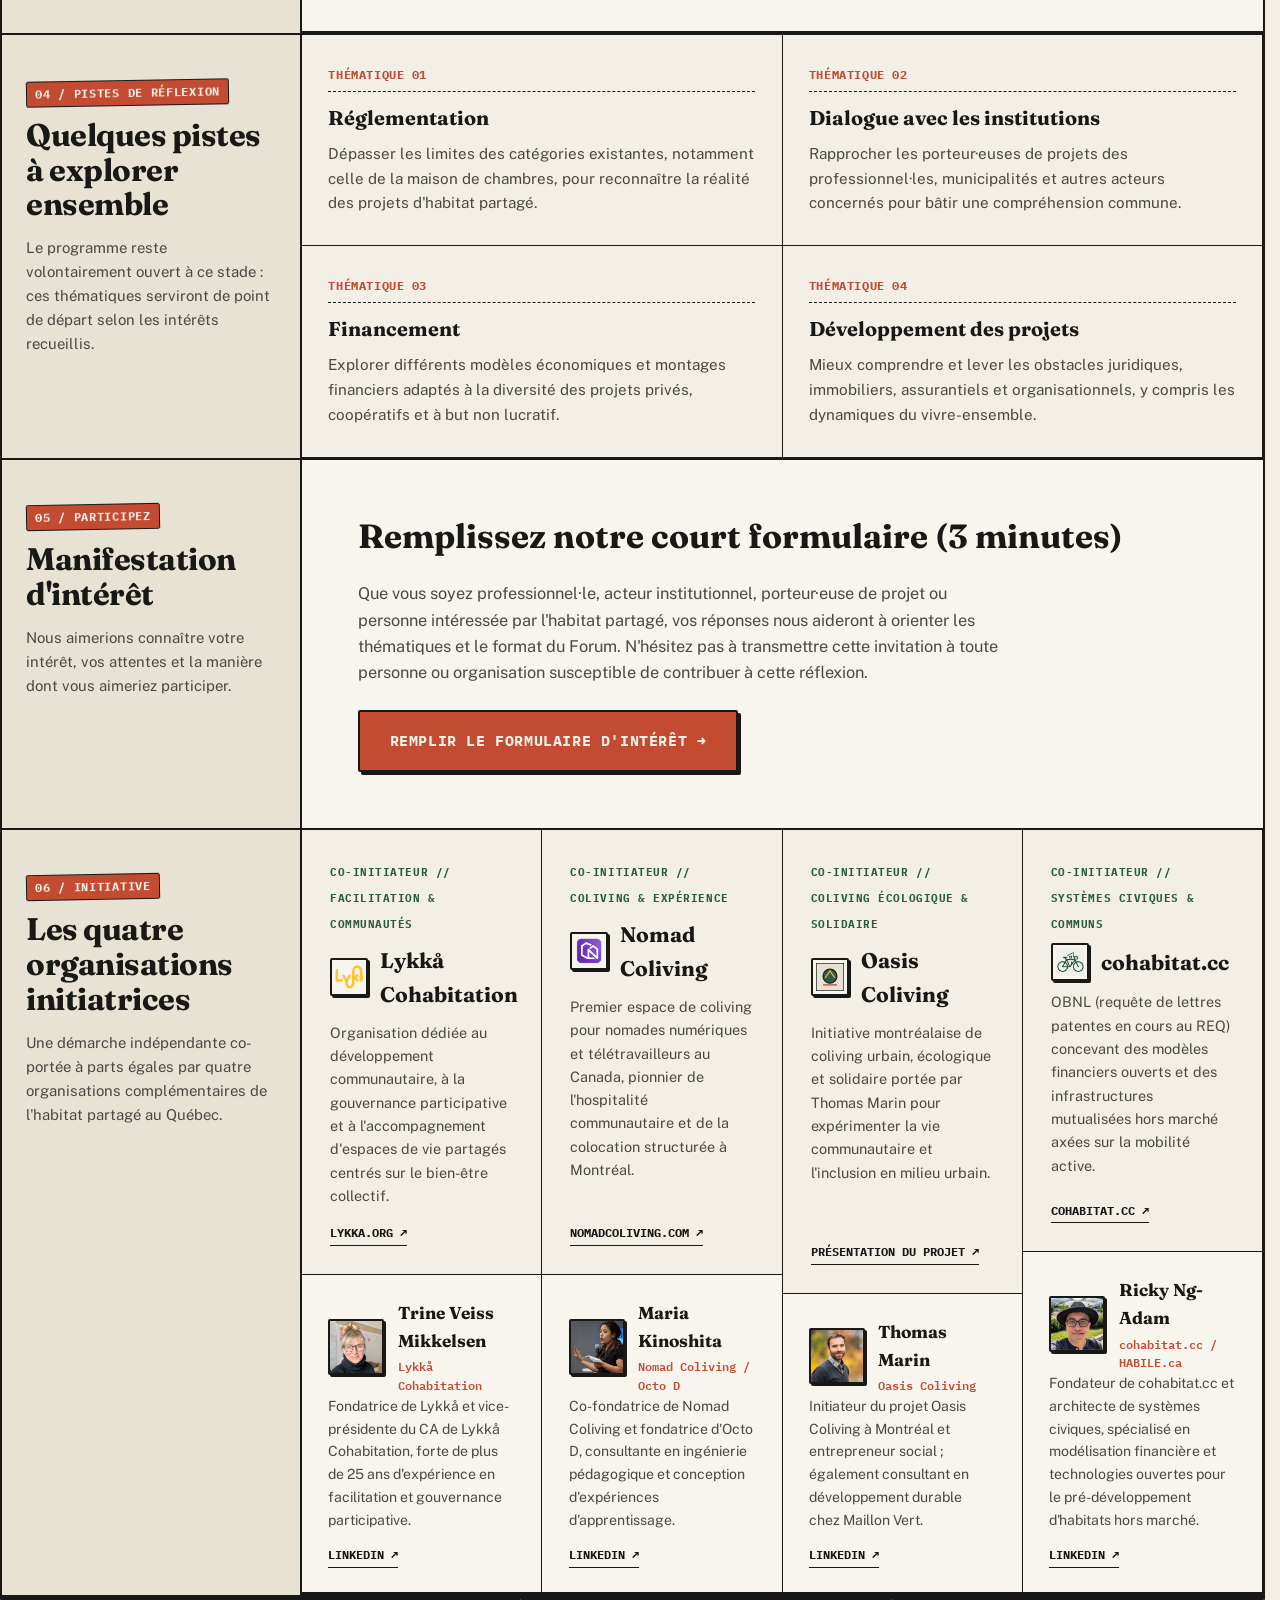
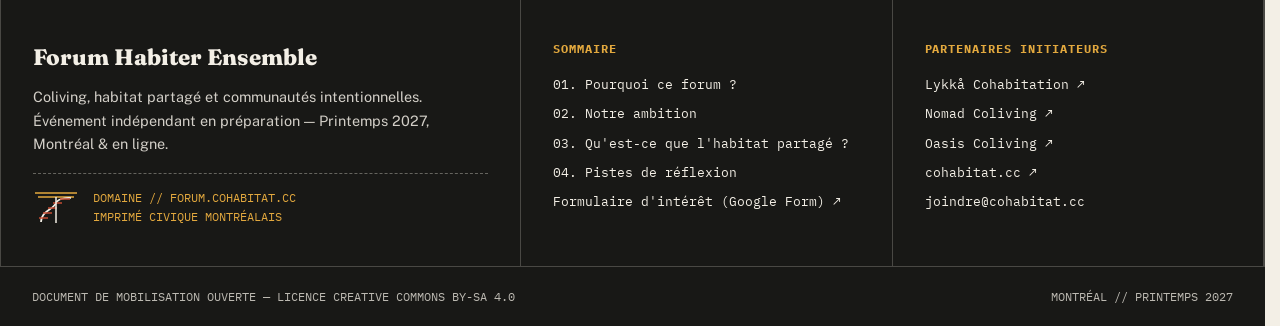
==== commit 36907000: "feat: add community and professional participant pages and update core styles and scripts" ====
--- a/index.html
+++ b/index.html
@@ -1,18 +1,20 @@
 <!DOCTYPE html>
-<html lang="fr" prefix="og: https://ogp.me/ns#">
+<html lang="fr" prefix="og: https://ogp.me/ns#"
+  data-title-fr="Forum Habiter Ensemble — Faire avancer l'habitat partagé au Québec (Montréal, Printemps 2027)"
+  data-title-en="Living Together Forum — Advancing Shared Housing in Quebec (Montreal, Spring 2027)">
 <head>
   <meta charset="UTF-8">
   <meta name="viewport" content="width=device-width, initial-scale=1.0">
 
-  <title>Forum Habiter Ensemble — Coliving, habitat partagé et communautés intentionnelles (Montréal, Avril 2027)</title>
-  <meta name="description" content="Rencontre inter-organisationnelle et chantier ouvert sur le coliving, l'habitat partagé et les communautés intentionnelles au Québec. Zonage municipal, finance solidaire, fiducies foncières et assurances.">
+  <title>Forum Habiter Ensemble — Faire avancer l'habitat partagé au Québec (Montréal, Printemps 2027)</title>
+  <meta name="description" content="Un espace de rencontre et de réflexion collective envisagé au printemps 2027 à Montréal pour faire reconnaître l'habitat partagé comme une option d'habitation crédible et accessible au Québec.">
   <link rel="canonical" href="https://forum.cohabitat.cc/">
 
   <!-- Open Graph / LinkedIn -->
   <meta property="og:type" content="website">
   <meta property="og:url" content="https://forum.cohabitat.cc/">
-  <meta property="og:title" content="Forum Habiter Ensemble — Coliving, habitat partagé et communautés intentionnelles">
-  <meta property="og:description" content="Avril 2027 à Montréal & en ligne. Deux jours de concertation institutionnelle et de forum ouvert co-initiés par Lykkå Cohabitation, Nomad Coliving, Oasis Coliving et cohabitat.cc.">
+  <meta property="og:title" content="Forum Habiter Ensemble — Faire avancer l'habitat partagé au Québec">
+  <meta property="og:description" content="Printemps 2027 à Montréal. Réunir professionnel·les, acteurs institutionnels, porteur·euses de projets et habitant·es autour de l'habitat partagé. Remplissez le formulaire d'intérêt (3 min).">
   <meta property="og:image" content="https://forum.cohabitat.cc/assets/images/og-forum-habiter-ensemble.jpg">
   <meta property="og:image:width" content="1200">
   <meta property="og:image:height" content="627">
@@ -21,8 +23,8 @@
 
   <!-- Twitter Cards -->
   <meta name="twitter:card" content="summary_large_image">
-  <meta name="twitter:title" content="Forum Habiter Ensemble — Montréal, Avril 2027">
-  <meta name="twitter:description" content="Coliving, habitat partagé et communautés intentionnelles : sortir de la zone grise réglementaire, financière et assurantielle.">
+  <meta name="twitter:title" content="Forum Habiter Ensemble — Montréal, Printemps 2027">
+  <meta name="twitter:description" content="Et si nous unissions nos forces pour faire avancer l'habitat partagé au Québec ? Manifestez votre intérêt en 3 minutes.">
   <meta name="twitter:image" content="https://forum.cohabitat.cc/assets/images/og-forum-habiter-ensemble.jpg">
 
   <!-- Favicon -->
@@ -41,15 +43,15 @@
   {
     "@context": "https://schema.org",
     "@type": "Event",
-    "name": "Forum Habiter Ensemble : coliving, habitat partagé et communautés intentionnelles",
-    "description": "Forum hybride et bilingue sur l'habitat partagé, le coliving et les communautés intentionnelles au Québec. Concertation institutionnelle, finance solidaire, zonage municipal et ateliers collaboratifs Unconference.",
+    "name": "Forum Habiter Ensemble : faire avancer l'habitat partagé au Québec",
+    "description": "Événement envisagé au printemps 2027 à Montréal réunissant professionnel·les, acteurs institutionnels, porteur·euses de projets et habitant·es pour lever les freins juridiques, réglementaires, financiers et organisationnels de l'habitat partagé.",
     "startDate": "2027-04-16T09:00:00-04:00",
     "endDate": "2027-04-17T18:00:00-04:00",
     "eventAttendanceMode": "https://schema.org/MixedEventAttendanceMode",
     "eventStatus": "https://schema.org/EventScheduled",
     "location": {
       "@type": "Place",
-      "name": "Montréal (Maison de la santé durable / Maison du développement durable — à confirmer)",
+      "name": "Montréal (à confirmer)",
       "address": {
         "@type": "PostalAddress",
         "addressLocality": "Montréal",
@@ -88,16 +90,16 @@
   <!-- Bandeau technique supérieur -->
   <div class="tech-bar" role="region" aria-label="Métadonnées de l'événement">
     <div class="tech-bar-inner">
-      <span><strong>45°30′N 73°34′W</strong> — MONTRÉAL, QUÉBEC + DIFFUSION HYBRIDE</span>
-      <span data-fr="ÉDITION FONDATRICE // <strong>AVRIL 2027</strong> (2 JOURS)" data-en="FOUNDING EDITION // <strong>APRIL 2027</strong> (2 DAYS)">ÉDITION FONDATRICE // <strong>AVRIL 2027</strong> (2 JOURS)</span>
-      <span data-fr="DÉMARCHE BILINGUE : <strong>FRANÇAIS &amp; ANGLAIS</strong>" data-en="BILINGUAL FORUM: <strong>FRENCH &amp; ENGLISH</strong>">DÉMARCHE BILINGUE : <strong>FRANÇAIS &amp; ANGLAIS</strong></span>
+      <span><strong>45°30′N 73°34′W</strong> — MONTRÉAL, QUÉBEC + EN LIGNE</span>
+      <span data-fr="PROJET DE FORUM // <strong>PRINTEMPS 2027</strong>" data-en="PROPOSED FORUM // <strong>SPRING 2027</strong>">PROJET DE FORUM // <strong>PRINTEMPS 2027</strong></span>
+      <span data-fr="DÉMARCHE BILINGUE : <strong>FRANÇAIS &amp; ANGLAIS</strong>" data-en="BILINGUAL INITIATIVE: <strong>FRENCH &amp; ENGLISH</strong>">DÉMARCHE BILINGUE : <strong>FRANÇAIS &amp; ANGLAIS</strong></span>
     </div>
   </div>
 
   <!-- En-tête & Navigation -->
   <header class="site-header">
     <div class="header-inner">
-      <a href="/" class="brand-link" aria-label="Forum Habiter Ensemble — Accueil">
+      <a href="index.html" class="brand-link" aria-label="Forum Habiter Ensemble — Accueil">
         <div class="brand-mark" aria-hidden="true">
           <span></span><span></span><span></span><span></span>
         </div>
@@ -107,17 +109,15 @@
         </div>
       </a>
 
-      <!-- Motif architectural montréalais : Escalier extérieur en fer forgé & corniche -->
+      <!-- Motif architectural montréalais -->
       <div class="mtl-stair-motif" aria-hidden="true">
         <svg width="38" height="34" viewBox="0 0 38 34" fill="none" xmlns="http://www.w3.org/2000/svg">
-          <!-- Corniche de triplex -->
           <path d="M2 4H36M4 7H34" stroke="#181816" stroke-width="1.5"/>
-          <!-- Escalier tournant montréalais en fer forgé -->
           <path d="M8 31C8 21 18 20 20 14C22 8 30 9 30 9" stroke="#181816" stroke-width="1.75"/>
           <path d="M6 27H13M9 23H16M13 19H20M17 15H24M22 11H30" stroke="#C24B32" stroke-width="1.5"/>
           <line x1="20" y1="7" x2="20" y2="32" stroke="#181816" stroke-width="1.5"/>
         </svg>
-        <span>ÉDITION<br>MONTRÉAL</span>
+        <span>MONTRÉAL<br>2027</span>
       </div>
 
       <div class="header-controls">
@@ -132,13 +132,12 @@
 
         <nav id="nav-menu" class="nav-menu" hidden aria-label="Navigation principale">
           <ul class="nav-links">
-            <li><a href="#diagnostic" data-fr="01. Constat" data-en="01. Diagnosis">01. Constat</a></li>
-            <li><a href="#chantiers" data-fr="02. Chantiers" data-en="02. Tracks">02. Chantiers</a></li>
-            <li><a href="#programme" data-fr="03. Programme" data-en="03. Schedule">03. Programme</a></li>
-            <li><a href="#coalition" data-fr="04. Coalition" data-en="04. Coalition">04. Coalition</a></li>
-            <li><a href="#precisions" data-fr="06. Précisions" data-en="06. FAQ">06. Précisions</a></li>
+            <li><a href="#pourquoi" data-fr="Pourquoi ce forum ?" data-en="Why This Forum?">Pourquoi ce forum ?</a></li>
+            <li><a href="#ambition" data-fr="Notre ambition" data-en="Our Ambition">Notre ambition</a></li>
+            <li><a href="#definition" data-fr="Habitat partagé" data-en="Shared Housing">Habitat partagé</a></li>
+            <li><a href="#pistes" data-fr="Pistes de réflexion" data-en="Themes">Pistes de réflexion</a></li>
           </ul>
-          <a href="#interet" class="btn btn-sm btn-primary" data-fr="05. Dossier d'intérêt →" data-en="05. Interest Form →">05. Dossier d'intérêt →</a>
+          <a href="https://docs.google.com/forms/d/e/1FAIpQLScC3bzdExyLqFl7yCNSpQvRmz5WL_TJ1ysKrieBtQ_Z8rOYjg/viewform" target="_blank" rel="noopener noreferrer" class="btn btn-sm btn-primary" data-fr="Remplir le formulaire →" data-en="Fill Out Form →">Remplir le formulaire →</a>
         </nav>
       </div>
     </div>
@@ -146,903 +145,362 @@
 
   <main id="contenu-principal" class="shell">
 
-    <!-- HERO : Affiche Typographique + Plan Architectural Interactif -->
+    <!-- 1. HERO : Titre, accroche, printemps 2027 à Montréal & appel à l'action -->
     <section class="hero" aria-labelledby="hero-title">
-      <div class="hero-top-grid">
+      <div class="hero-top-grid hero-top-grid--single">
         <div class="hero-editorial">
           <div>
-            <div class="hero-kicker" data-fr="CONVERGENCE INTER-ORGANISATIONNELLE // MONTRÉAL, AVRIL 2027" data-en="MULTI-ORGANIZATION CONVERGENCE // MONTREAL, APRIL 2027">
-              CONVERGENCE INTER-ORGANISATIONNELLE // MONTRÉAL, AVRIL 2027
+            <div class="hero-kicker" data-fr="ÉVÉNEMENT EN PRÉPARATION // MONTRÉAL, PRINTEMPS 2027" data-en="UPCOMING INITIATIVE // MONTREAL, SPRING 2027">
+              ÉVÉNEMENT EN PRÉPARATION // MONTRÉAL, PRINTEMPS 2027
             </div>
 
             <h1 id="hero-title" data-fr="Forum Habiter <em>Ensemble</em>" data-en="Living <em>Together</em> Forum">
               Forum Habiter <em>Ensemble</em>
             </h1>
 
-            <p class="hero-subtitle" data-fr="Coliving, habitat partagé et communautés intentionnelles : sortir de la zone grise pour bâtir une filière résidentielle reconnue." data-en="Coliving, shared housing, and intentional communities: stepping out of the regulatory grey zone to build a recognized housing sector.">
-              Coliving, habitat partagé et communautés intentionnelles : sortir de la zone grise pour bâtir une filière résidentielle reconnue.
-            </p>
-
-            <p class="hero-description" data-fr="Pendant deux jours à Montréal et en ligne, praticiens de terrain, résidents, urbanistes municipaux, bailleurs de l'économie sociale, juristes, assureurs et médiateurs se réunissent autour d'une table commune. Objectif : lever les blocages normatifs (fin de l'assimilation aux maisons de chambres), structurer des montages financiers hors marché et outiller les collectifs face aux défis bien réels du vivre-ensemble et de la gestion de communauté." data-en="Over two days in Montreal and online, field operators, residents, municipal planners, social-economy lenders, legal scholars, insurers, and community facilitators gather around a common blueprint. Goal: lift regulatory bottlenecks (ending rooming-house misclassification), structure non-market financing, and equip collectives for the real-world challenges of living together and managing communities.">
-              Pendant deux jours à Montréal et en ligne, praticiens de terrain, résidents, urbanistes municipaux, bailleurs de l'économie sociale, juristes, assureurs et médiateurs se réunissent autour d'une table commune. Objectif : lever les blocages normatifs (fin de l'assimilation aux maisons de chambres), structurer des montages financiers hors marché et outiller les collectifs face aux défis bien réels du vivre-ensemble et de la gestion de communauté.
+            <p class="hero-subtitle" data-fr="Et si nous unissions nos forces pour faire avancer l'habitat partagé au Québec ?" data-en="What if we joined forces to advance shared housing in Quebec?">
+              Et si nous unissions nos forces pour faire avancer l'habitat partagé au Québec ?
+            </p>
+
+            <p class="hero-description" data-fr="Nous préparons un espace de rencontre et de réflexion collective envisagé au printemps 2027 à Montréal, réunissant principalement des professionnel·les et des acteurs institutionnels concernés par l'habitat partagé, en dialogue avec les porteur·euses de projets et les habitant·es." data-en="We are preparing a gathering and collective reflection space envisioned for Spring 2027 in Montreal, bringing together professionals and institutional actors concerned with shared housing, in dialogue with project builders and residents.">
+              Nous préparons un espace de rencontre et de réflexion collective envisagé au printemps 2027 à Montréal, réunissant principalement des professionnel·les et des acteurs institutionnels concernés par l'habitat partagé, en dialogue avec les porteur·euses de projets et les habitant·es.
             </p>
           </div>
 
           <div class="hero-actions">
-            <a href="#interet" class="btn btn-primary" data-fr="Remplir la fiche d'intérêt / partenariat →" data-en="Complete Interest / Partner Form →">Remplir la fiche d'intérêt / partenariat →</a>
-            <a href="#chantiers" class="btn btn-outline" data-fr="Explorer les 5 chantiers" data-en="Explore the 5 Working Tracks">Explorer les 5 chantiers</a>
-          </div>
-        </div>
-
-        <!-- Colonne droite : Coupe architecturale vectorielle interactive -->
-        <div class="hero-blueprint" aria-label="Schéma architectural des 5 chantiers du Forum">
-          <div class="blueprint-header">
-            <span data-fr="PLAN DE CONCERTATION — COUPE A-A'" data-en="CONCERTATION BLUEPRINT — SECTION A-A'">PLAN DE CONCERTATION — COUPE A-A'</span>
-            <span>ÉCH. 1:100 // QC-2027</span>
-          </div>
-
-          <div class="blueprint-svg-wrap">
-            <svg class="blueprint-svg" viewBox="0 0 520 390" role="img" aria-labelledby="svg-plan-title svg-plan-desc">
-              <title id="svg-plan-title">Plan architectural du Forum Habiter Ensemble</title>
-              <desc id="svg-plan-desc">Diagramme en plan façon gravure risographique montrant quatre ailes thématiques convergeant vers un atrium central d'espaces mutualisés : Zonage municipal, Finance solidaire, Droit et FUS, et Assurances.</desc>
-
-              <defs>
-                <!-- Trame risographique hachurée (halftone crosshatch) -->
-                <pattern id="riso-hatch" width="8" height="8" patternUnits="userSpaceOnUse" patternTransform="rotate(35)">
-                  <line x1="0" y1="0" x2="0" y2="8" stroke="rgba(24,24,22,0.12)" stroke-width="1"/>
-                </pattern>
-              </defs>
-
-              <!-- Fond papier tramé -->
-              <rect x="0" y="0" width="520" height="390" fill="#F3EFE6"/>
-              <rect x="18" y="18" width="484" height="354" fill="url(#riso-hatch)" stroke="#181816" stroke-width="1" stroke-dasharray="3 3"/>
-
-              <!-- Axes de coupe à l'encre -->
-              <g stroke="#181816" stroke-width="1" stroke-dasharray="4 4" opacity="0.45">
-                <line x1="260" y1="10" x2="260" y2="380"/>
-                <line x1="15" y1="195" x2="505" y2="195"/>
-              </g>
-
-              <!-- Cadre extérieur du bâtiment imprimé au trait fort -->
-              <rect x="36" y="28" width="448" height="334" fill="#E8E2D5" stroke="#181816" stroke-width="2.5"/>
-
-              <!-- Aile 01 : Zonage & Urbanisme (Haut Gauche — Terracotta) -->
-              <a href="#track-01" class="plan-link" data-track-checkbox="int-zonage">
-                <g class="plan-zone plan-zone--terracotta" data-zone-fr="CHANTIER 01 — ZONAGE MUNICIPAL : Sortir de la catégorie « maison de chambres » et reconnaître la colocation collaborative." data-zone-en="TRACK 01 — MUNICIPAL ZONING: Move beyond 'rooming house' bylaws and formally recognize collaborative housing.">
-                  <rect x="44" y="36" width="208" height="151" stroke="#181816" stroke-width="2"/>
-                  <rect x="44" y="36" width="208" height="34" fill="#C24B32" stroke="#181816" stroke-width="1.5"/>
-                  <text x="54" y="58" fill="#F3EFE6" font-family="IBM Plex Mono, monospace" font-size="11" font-weight="700" data-fr="[01] ZONAGE &amp; VILLE" data-en="[01] ZONING &amp; CITY">[01] ZONAGE &amp; VILLE</text>
-                  <text x="54" y="98" fill="#181816" font-family="Fraunces, Georgia, serif" font-size="15" font-weight="700" data-fr="Cadre normatif urbain" data-en="Urban zoning bylaws">Cadre normatif urbain</text>
-                  <text x="54" y="122" fill="#4A4843" font-family="IBM Plex Mono, monospace" font-size="10" data-fr="Qualification d'usage" data-en="Use classification">Qualification d'usage</text>
-                  <text x="54" y="138" fill="#4A4843" font-family="IBM Plex Mono, monospace" font-size="10" data-fr="Permis &amp; densité douce" data-en="Permits &amp; gentle density">Permis &amp; densité douce</text>
-                </g>
-              </a>
-
-              <!-- Aile 02 : Finance Solidaire (Haut Droite — Ruelle Verte) -->
-              <a href="#track-02" class="plan-link" data-track-checkbox="int-finance">
-                <g class="plan-zone plan-zone--ruelle" data-zone-fr="CHANTIER 02 — FINANCE SOLIDAIRE : Obligations communautaires, garanties de prêt et fonds d'acquisition hors marché." data-zone-en="TRACK 02 — SOLIDARITY FINANCE: Community bonds, loan guarantees, and non-market acquisition funds.">
-                  <rect x="268" y="36" width="208" height="151" stroke="#181816" stroke-width="2"/>
-                  <rect x="268" y="36" width="208" height="34" fill="#2B5B44" stroke="#181816" stroke-width="1.5"/>
-                  <text x="278" y="58" fill="#F3EFE6" font-family="IBM Plex Mono, monospace" font-size="11" font-weight="700" data-fr="[02] CAPITAL PATIENT" data-en="[02] PATIENT CAPITAL">[02] CAPITAL PATIENT</text>
-                  <text x="278" y="98" fill="#181816" font-family="Fraunces, Georgia, serif" font-size="15" font-weight="700" data-fr="Montages financiers" data-en="Financial structures">Montages financiers</text>
-                  <text x="278" y="122" fill="#4A4843" font-family="IBM Plex Mono, monospace" font-size="10" data-fr="Obligations communautaires" data-en="Community bonds">Obligations communautaires</text>
-                  <text x="278" y="138" fill="#4A4843" font-family="IBM Plex Mono, monospace" font-size="10" data-fr="Caisses, UTILE, ACHAT" data-en="Credit unions, UTILE, ACHAT">Caisses, UTILE, ACHAT</text>
-                </g>
-              </a>
-
-              <!-- Aile 03 : Droit, Notariat & FUS (Bas Gauche — Jaune Dépanneur) -->
-              <a href="#track-03" class="plan-link" data-track-checkbox="int-juridique">
-                <g class="plan-zone plan-zone--yellow" data-zone-fr="CHANTIER 03 — DROIT &amp; FIDUCIES : Fiducies d'utilité sociale (FUS), baux emphytéotiques et structures hybrides." data-zone-en="TRACK 03 — LAW &amp; LAND TRUSTS: Social utility trusts (FUS), emphyteutic leases, and hybrid legal models.">
-                  <rect x="44" y="203" width="208" height="151" stroke="#181816" stroke-width="2"/>
-                  <rect x="44" y="203" width="208" height="34" fill="#E2A83E" stroke="#181816" stroke-width="1.5"/>
-                  <text x="54" y="225" fill="#181816" font-family="IBM Plex Mono, monospace" font-size="11" font-weight="700" data-fr="[03] DROIT &amp; FIDUCIE" data-en="[03] LAW &amp; TRUSTS">[03] DROIT &amp; FIDUCIE</text>
-                  <text x="54" y="265" fill="#181816" font-family="Fraunces, Georgia, serif" font-size="15" font-weight="700" data-fr="Propriété hors marché" data-en="Non-market ownership">Propriété hors marché</text>
-                  <text x="54" y="289" fill="#4A4843" font-family="IBM Plex Mono, monospace" font-size="10" data-fr="FUS &amp; emphytéose" data-en="Land trusts &amp; ground leases">FUS &amp; emphytéose</text>
-                  <text x="54" y="305" fill="#4A4843" font-family="IBM Plex Mono, monospace" font-size="10" data-fr="Coop / OBNL / Copropriété" data-en="Co-op / Non-profit / Condo">Coop / OBNL / Copropriété</text>
-                </g>
-              </a>
-
-              <!-- Aile 04 : Assurances & Risques (Bas Droite — Ruelle Verte) -->
-              <a href="#track-04" class="plan-link" data-track-checkbox="int-assurance">
-                <g class="plan-zone plan-zone--ruelle" data-zone-fr="CHANTIER 04 — ASSURANCES : Couverture adaptée aux cuisines collectives, ateliers partagés et baux multiples." data-zone-en="TRACK 04 — INSURANCE: Tailored underwriting for shared kitchens, workshops, and multi-household buildings.">
-                  <rect x="268" y="203" width="208" height="151" stroke="#181816" stroke-width="2"/>
-                  <rect x="268" y="203" width="208" height="34" fill="#181816" stroke="#181816" stroke-width="1.5"/>
-                  <text x="278" y="225" fill="#E2A83E" font-family="IBM Plex Mono, monospace" font-size="11" font-weight="700" data-fr="[04] ASSURANCES" data-en="[04] INSURANCE">[04] ASSURANCES</text>
-                  <text x="278" y="265" fill="#181816" font-family="Fraunces, Georgia, serif" font-size="15" font-weight="700" data-fr="Mutualisation &amp; risques" data-en="Shared risk coverage">Mutualisation &amp; risques</text>
-                  <text x="278" y="289" fill="#4A4843" font-family="IBM Plex Mono, monospace" font-size="10" data-fr="Polices collectives" data-en="Collective policies">Polices collectives</text>
-                  <text x="278" y="305" fill="#4A4843" font-family="IBM Plex Mono, monospace" font-size="10" data-fr="Espaces &amp; outils partagés" data-en="Shared spaces &amp; tools">Espaces &amp; outils partagés</text>
-                </g>
-              </a>
-
-              <!-- Atrium central : Tampon Risographique [05] Vivre-ensemble & Communauté -->
-              <a href="#track-05" class="plan-link" data-track-checkbox="int-communaute">
-                <g class="plan-zone plan-zone--center" data-zone-fr="CHANTIER 05 — VIVRE-ENSEMBLE &amp; COMMUNAUTÉ : Création de communauté, ententes relationnelles, gouvernance et médiation." data-zone-en="TRACK 05 — LIVING TOGETHER &amp; COMMUNITY: Community building, living charters, governance, and conflict resolution.">
-                  <rect x="184" y="150" width="156" height="94" fill="#181816"/>
-                  <rect x="180" y="146" width="156" height="94" stroke="#181816" stroke-width="2.5"/>
-                  <text x="258" y="177" text-anchor="middle" fill="#E2A83E" font-family="IBM Plex Mono, monospace" font-size="10" font-weight="700" letter-spacing="1" data-fr="[05] COUR COMMUNE" data-en="[05] COMMON COURTYARD">[05] COUR COMMUNE</text>
-                  <text x="258" y="200" text-anchor="middle" fill="#F3EFE6" font-family="Fraunces, Georgia, serif" font-size="15" font-weight="800" data-fr="VIVRE-ENSEMBLE" data-en="LIVING TOGETHER">VIVRE-ENSEMBLE</text>
-                  <text x="258" y="221" text-anchor="middle" fill="#F3EFE6" font-family="IBM Plex Mono, monospace" font-size="9" font-weight="600" data-fr="COMMUNAUTÉ &amp; SOIN" data-en="COMMUNITY &amp; CARE">COMMUNAUTÉ &amp; SOIN</text>
-                </g>
-              </a>
-
-              <!-- Cotes architecturales -->
-              <text x="260" y="14" text-anchor="middle" fill="#181816" font-family="IBM Plex Mono, monospace" font-size="9" font-weight="700" data-fr="← 4 ENTITÉS INITIATRICES × ÉCOSYSTÈME QUÉBÉCOIS →" data-en="← 4 INITIATING ENTITIES × QUEBEC ECOSYSTEM →">← 4 ENTITÉS INITIATRICES × ÉCOSYSTÈME QUÉBÉCOIS →</text>
-            </svg>
-          </div>
-
-          <div class="blueprint-caption">
-            <span id="blueprint-status" data-fr="Survolez ou sélectionnez une zone du plan pour inspecter les 5 chantiers du Forum." data-en="Hover or select a zone of the floorplan to inspect the Forum's 5 working tracks.">
-              Survolez ou sélectionnez une zone du plan pour inspecter les 5 chantiers du Forum.
-            </span>
-            <span class="fig-stamp">FIG. 01</span>
-          </div>
-        </div>
-      </div>
-
-      <!-- Bandeau de spécifications -->
-      <dl class="hero-specs">
-        <div class="spec-cell">
-          <dt data-fr="Période ciblée" data-en="Target Date">Période ciblée</dt>
-          <dd data-fr="Avril 2027 (Vendredi + Samedi)" data-en="April 2027 (Friday + Saturday)">Avril 2027 (Vendredi + Samedi)</dd>
-        </div>
-        <div class="spec-cell">
-          <dt data-fr="Lieux pressentis (Montréal)" data-en="Prospective Venues (Montreal)">Lieux pressentis (Montréal)</dt>
-          <dd data-fr="Maison de la santé durable / MDD" data-en="Maison de la santé durable / MDD">Maison de la santé durable / MDD</dd>
-        </div>
-        <div class="spec-cell">
-          <dt data-fr="Architecture de l'événement" data-en="Event Format">Architecture de l'événement</dt>
-          <dd data-fr="Jour 1 Institutionnel + Jour 2 Unconference" data-en="Day 1 Institutional + Day 2 Unconference">Jour 1 Institutionnel + Jour 2 Unconference</dd>
-        </div>
-        <div class="spec-cell">
-          <dt data-fr="Réseautage terrain" data-en="Field Networking">Réseautage terrain</dt>
-          <dd data-fr="Deux 5 à 7 dans des colocations existantes" data-en="Two 5-to-7 mixers inside active colivings">Deux 5 à 7 dans des colocations existantes</dd>
-        </div>
-      </dl>
-    </section>
-
-    <!-- Ruban de convergence des organisations initiatrices -->
-    <div class="convergence-bar" role="region" aria-label="Organisations initiatrices">
-      <div class="convergence-inner">
-        <span class="convergence-label" data-fr="Initiative co-portée à parts égales :" data-en="Jointly spearheaded by:">Initiative co-portée à parts égales :</span>
-        <ul class="convergence-orgs">
-          <li><img src="assets/images/icon-lykka.svg" alt="" class="org-mini-icon" width="20" height="20">Lykkå Cohabitation</li>
-          <li><img src="assets/images/icon-nomad.png" alt="" class="org-mini-icon" width="20" height="20">Nomad Coliving</li>
-          <li><img src="assets/images/icon-oasis.svg" alt="" class="org-mini-icon" width="20" height="20">Oasis Coliving</li>
-          <li><img src="assets/images/icon-cohabitat.png" alt="" class="org-mini-icon" width="20" height="20">cohabitat.cc</li>
-        </ul>
-      </div>
-    </div>
-
-    <!-- CHAPITRE 01 : DIAGNOSTIC & VISION -->
-    <section id="diagnostic" class="chapter" aria-labelledby="ch01-title">
+            <a href="https://docs.google.com/forms/d/e/1FAIpQLScC3bzdExyLqFl7yCNSpQvRmz5WL_TJ1ysKrieBtQ_Z8rOYjg/viewform" target="_blank" rel="noopener noreferrer" class="btn btn-primary btn-lg" data-fr="Remplir le formulaire d'intérêt (3 min) →" data-en="Fill Out the Interest Form (3 min) →">Remplir le formulaire d'intérêt (3 min) →</a>
+            <a href="#pourquoi" class="btn btn-outline" data-fr="Comprendre la démarche ↓" data-en="Why This Forum ↓">Comprendre la démarche ↓</a>
+          </div>
+        </div>
+      </div>
+    </section>
+
+    <!-- 2. POURQUOI CE FORUM ? — Origine, constats et défis -->
+    <section id="pourquoi" class="chapter" aria-labelledby="ch01-title">
       <div class="chapter-grid">
         <aside class="chapter-rail">
           <div class="chapter-rail-sticky">
-            <span class="chapter-num">01 / DIAGNOSTIC</span>
-            <h2 id="ch01-title" class="chapter-title" data-fr="Pourquoi ce Forum maintenant ?" data-en="Why This Forum Now?">Pourquoi ce Forum maintenant ?</h2>
-            <p class="chapter-lead" data-fr="Rendre le logement plus accessible et plus durable, et contribuer concrètement à l'objectif d'atteindre 20 % du parc immobilier hors marché." data-en="Making housing more accessible and sustainable, while directly advancing the goal of reaching 20% non-market housing stock.">
-              Rendre le logement plus accessible et plus durable, et contribuer concrètement à l'objectif d'atteindre 20 % du parc immobilier hors marché.
+            <span class="chapter-num">01 / MOTIVATION</span>
+            <h2 id="ch01-title" class="chapter-title" data-fr="Pourquoi ce forum ?" data-en="Why This Forum?">Pourquoi ce forum ?</h2>
+            <p class="chapter-lead" data-fr="Un constat partagé sur le terrain : des projets porteurs existent, mais se heurtent aux mêmes freins structurels." data-en="A shared observation from the field: promising initiatives exist, yet repeatedly hit the same structural roadblocks.">
+              Un constat partagé sur le terrain : des projets porteurs existent, mais se heurtent aux mêmes freins structurels.
             </p>
           </div>
         </aside>
 
         <div class="chapter-body chapter-body--flush">
           <div class="manifesto-lead">
-            <blockquote class="manifesto-quote" data-fr="« Pour rendre le logement plus accessible, plus durable et porter le parc immobilier hors marché vers le seuil des 20 %, il faut lever les verrous qui confinent le coliving et l'habitat partagé dans une zone grise réglementaire, financière et assurantielle. »" data-en="“To make housing more accessible and sustainable—and move non-market housing toward the 20% benchmark—we must remove the barriers keeping coliving and shared housing trapped in a regulatory, financial, and insurance grey zone.”">
-              « Pour rendre le logement plus accessible, plus durable et porter le parc immobilier hors marché vers le seuil des 20 %, il faut lever les verrous qui confinent le coliving et l'habitat partagé dans une zone grise réglementaire, financière et assurantielle. »
+            <blockquote class="manifesto-quote" data-fr="« Partout au Québec, des personnes et des organisations cherchent à développer des habitats fondés sur le partage et la vie communautaire — mais elles se heurtent isolément aux mêmes défis juridiques, réglementaires, financiers et organisationnels. »" data-en="“Across Quebec, individuals and organizations are working to build housing rooted in sharing and community life—yet they face the same legal, regulatory, financial, and organizational hurdles in isolation.”">
+              « Partout au Québec, des personnes et des organisations cherchent à développer des habitats fondés sur le partage et la vie communautaire — mais elles se heurtent isolément aux mêmes défis juridiques, réglementaires, financiers et organisationnels. »
             </blockquote>
-            <p class="manifesto-sub" data-fr="En mutualisant les espaces et les ressources tout en soustrayant des immeubles à la spéculation — via des OBNL, coopératives ou fiducies d'utilité sociale — l'habitat partagé réduit à la fois le coût de la vie et l'empreinte écologique. Les expériences récentes à Montréal comme en région rappellent aussi l'importance d'une pédagogie rigoureuse auprès du public, des médias, des banques et des municipalités pour distinguer la cohabitation choisie des formes précaires d'hébergement." data-en="By sharing spaces and resources while removing buildings from speculation—through non-profits, cooperatives, or community land trusts—shared housing lowers both living costs and ecological footprints. Recent field experiences in Montreal and across Quebec also underscore the need for clear education for the public, media, lenders, and municipalities to distinguish intentional cohousing from precarious rooming arrangements.">
-              En mutualisant les espaces et les ressources tout en soustrayant des immeubles à la spéculation — via des OBNL, coopératives ou fiducies d'utilité sociale — l'habitat partagé réduit à la fois le coût de la vie et l'empreinte écologique. Les expériences récentes à Montréal comme en région rappellent aussi l'importance d'une pédagogie rigoureuse auprès du public, des médias, des banques et des municipalités pour distinguer la cohabitation choisie des formes précaires d'hébergement.
-            </p>
-          </div>
-
+            <p class="manifesto-sub" data-fr="Lors d'échanges entre les personnes et organisations à l'origine de cette initiative, un même constat s'est imposé : pour que ces formes d'habitation passent de l'exception fragile à une véritable filière, il faut sortir du travail en silo et réunir autour d'une même table celles et ceux qui encadrent, financent, assurent, conçoivent et habitent ces milieux de vie." data-en="Through conversations among the people and organizations behind this initiative, one conclusion stood out: for these housing models to move from fragile exceptions to a viable pathway, we must break out of silos and bring together those who regulate, finance, insure, design, and live in these communities.">
+              Lors d'échanges entre les personnes et organisations à l'origine de cette initiative, un même constat s'est imposé : pour que ces formes d'habitation passent de l'exception fragile à une véritable filière, il faut sortir du travail en silo et réunir autour d'une même table celles et ceux qui encadrent, financent, assurent, conçoivent et habitent ces milieux de vie.
+            </p>
+          </div>
+        </div>
+      </div>
+    </section>
+
+    <!-- 3. NOTRE AMBITION — Faire reconnaître l'habitat partagé -->
+    <section id="ambition" class="chapter" aria-labelledby="ch02-title">
+      <div class="chapter-grid">
+        <aside class="chapter-rail">
+          <div class="chapter-rail-sticky">
+            <span class="chapter-num">02 / AMBITION</span>
+            <h2 id="ch02-title" class="chapter-title" data-fr="Notre ambition" data-en="Our Ambition">Notre ambition</h2>
+            <p class="chapter-lead" data-fr="Faire reconnaître l'habitat partagé comme une option d'habitation crédible, accessible et à part entière au Québec." data-en="Establishing shared housing as a credible, accessible, full-fledged housing option in Quebec.">
+              Faire reconnaître l'habitat partagé comme une option d'habitation crédible, accessible et à part entière au Québec.
+            </p>
+          </div>
+        </aside>
+
+        <div class="chapter-body chapter-body--flush">
           <div class="matrix-4">
             <article class="matrix-cell">
               <div>
-                <div class="cell-index">OBJECTIF 01.A</div>
-                <h3 data-fr="Sortir du carcan « maison de chambres »" data-en="Break Out of the 'Rooming House' Box">Sortir du carcan « maison de chambres »</h3>
-                <p data-fr="Outiller les services d'urbanisme et les élus municipaux pour reconnaître la colocation collaborative, les ménages élargis et les espaces communs mutualisés comme une typologie résidentielle à part entière." data-en="Equip urban planning departments and municipal officials to recognize collaborative living, extended households, and shared amenities as a legitimate residential typology.">
-                  Outiller les services d'urbanisme et les élus municipaux pour reconnaître la colocation collaborative, les ménages élargis et les espaces communs mutualisés comme une typologie résidentielle à part entière.
+                <div class="cell-index">AMBITION 01</div>
+                <h3 data-fr="Réunir professionnel·les et institutions" data-en="Convene Professionals &amp; Institutions">Réunir professionnel·les et institutions</h3>
+                <p data-fr="Mobiliser principalement des municipalités, urbanistes, notaires, juristes, institutions financières, assureurs, acteurs de l'immobilier et du logement communautaire concernés par ces enjeux." data-en="Engage municipalities, urban planners, notaries, legal experts, financial institutions, insurers, and real estate and community housing actors concerned with these issues.">
+                  Mobiliser principalement des municipalités, urbanistes, notaires, juristes, institutions financières, assureurs, acteurs de l'immobilier et du logement communautaire concernés par ces enjeux.
                 </p>
               </div>
-              <span class="cell-tag" data-fr="CIBLE : ZONAGE &amp; URBANISME" data-en="TARGET: ZONING &amp; PLANNING">CIBLE : ZONAGE &amp; URBANISME</span>
             </article>
 
             <article class="matrix-cell">
               <div>
-                <div class="cell-index">OBJECTIF 01.B</div>
-                <h3 data-fr="Rapprocher praticiens et institutions" data-en="Bridge Practitioners &amp; Institutions">Rapprocher praticiens et institutions</h3>
-                <p data-fr="Mettre dans la même pièce porteurs de projets, caisses d'économie solidaire, courtiers d'assurance, notaires et chercheurs afin de traduire les obstacles vécus en protocoles reproductibles." data-en="Put project builders, social-economy credit unions, insurance brokers, notaries, and researchers in the same room to translate field obstacles into replicable protocols.">
-                  Mettre dans la même pièce porteurs de projets, caisses d'économie solidaire, courtiers d'assurance, notaires et chercheurs afin de traduire les obstacles vécus en protocoles reproductibles.
+                <div class="cell-index">AMBITION 02</div>
+                <h3 data-fr="Dialoguer avec le terrain et co-construire" data-en="Dialogue with the Field &amp; Co-Design Solutions">Dialoguer avec le terrain et co-construire</h3>
+                <p data-fr="Mettre ces acteur·trices en dialogue direct avec les porteur·euses de projets et les habitant·es afin de mieux comprendre les freins concrets, partager les expériences et faire émerger ensemble des pistes de solutions." data-en="Connect these actors directly with project builders and residents to better understand real-world barriers, share experiences, and surface concrete solutions together.">
+                  Mettre ces acteur·trices en dialogue direct avec les porteur·euses de projets et les habitant·es afin de mieux comprendre les freins concrets, partager les expériences et faire émerger ensemble des pistes de solutions.
                 </p>
               </div>
-              <span class="cell-tag" data-fr="CIBLE : CONCERTATION DIRECTE" data-en="TARGET: DIRECT CONCERTATION">CIBLE : CONCERTATION DIRECTE</span>
             </article>
-
-            <article class="matrix-cell">
-              <div>
-                <div class="cell-index">OBJECTIF 01.C</div>
-                <h3 data-fr="Maîtriser le vivre-ensemble et la vie communautaire" data-en="Sustain Living Together &amp; Community Life">Maîtriser le vivre-ensemble et la vie communautaire</h3>
-                <p data-fr="Aborder de front la création et la gestion d'une communauté dans la durée : recrutement et compatibilité des membres, chartes relationnelles, gouvernance par consentement, prévention des conflits et charge mentale des coordinateurs." data-en="Tackle long-term community building and operations head-on: member onboarding and compatibility, living charters, consent-based governance, conflict mediation, and coordinator burnout prevention.">
-                  Aborder de front la création et la gestion d'une communauté dans la durée : recrutement et compatibilité des membres, chartes relationnelles, gouvernance par consentement, prévention des conflits et charge mentale des coordinateurs.
-                </p>
-              </div>
-              <span class="cell-tag" data-fr="CIBLE : VIVRE-ENSEMBLE &amp; SOIN" data-en="TARGET: COMMUNITY GOVERNANCE">CIBLE : VIVRE-ENSEMBLE &amp; SOIN</span>
-            </article>
-
-            <article class="matrix-cell">
-              <div>
-                <div class="cell-index">OBJECTIF 01.D</div>
-                <h3 data-fr="Documenter et mailler les régions" data-en="Document &amp; Connect Regions">Documenter et mailler les régions</h3>
-                <p data-fr="Co-créer une documentation ouverte (modèles juridiques, grilles financières, arguments médiatiques, trousses de gouvernance) et faciliter le recrutement de membres pour les projets à Montréal et à travers le Québec." data-en="Co-produce open documentation (legal templates, financial pro-formas, media briefs, governance toolkits) and facilitate member recruitment across Montreal and Quebec regions.">
-                  Co-créer une documentation ouverte (modèles juridiques, grilles financières, arguments médiatiques, trousses de gouvernance) et faciliter le recrutement de membres pour les projets à Montréal et à travers le Québec.
-                </p>
-              </div>
-              <span class="cell-tag" data-fr="CIBLE : COMMUNAUTÉ DE PRATIQUE" data-en="TARGET: COMMUNITY OF PRACTICE">CIBLE : COMMUNAUTÉ DE PRATIQUE</span>
-            </article>
-          </div>
-        </div>
-      </div>
-    </section>
-
-    <!-- CHAPITRE 02 : LES 5 CHANTIERS D'INTERVENTION -->
-    <section id="chantiers" class="chapter" aria-labelledby="ch02-title">
+          </div>
+        </div>
+      </div>
+    </section>
+
+    <!-- 4. QU'EST-CE QUE L'HABITAT PARTAGÉ ? — Courte définition -->
+    <section id="definition" class="chapter" aria-labelledby="ch03-title">
       <div class="chapter-grid">
         <aside class="chapter-rail">
           <div class="chapter-rail-sticky">
-            <span class="chapter-num">02 / CHANTIERS</span>
-            <h2 id="ch02-title" class="chapter-title" data-fr="Cinq chantiers : cadres institutionnels et vie communautaire" data-en="Five Tracks: Institutional Frameworks &amp; Community Life">Cinq chantiers : cadres institutionnels et vie communautaire</h2>
-            <p class="chapter-lead" data-fr="Pas de panels théoriques abstraits : quatre tables techniques sur les verrous réglementaires et financiers, plus un chantier dédié aux défis humains du vivre-ensemble et de la gestion de communauté." data-en="No abstract panels: four technical roundtables on regulatory and financial locks, plus a core track dedicated to the human realities of living together and managing communities.">
-              Pas de panels théoriques abstraits : quatre tables techniques sur les verrous réglementaires et financiers, plus un chantier dédié aux défis humains du vivre-ensemble et de la gestion de communauté.
+            <span class="chapter-num">03 / PÉRIMÈTRE</span>
+            <h2 id="ch03-title" class="chapter-title" data-fr="Qu'est-ce que l'habitat partagé ?" data-en="What Is Shared Housing?">Qu'est-ce que l'habitat partagé ?</h2>
+            <p class="chapter-lead" data-fr="Une approche ouverte à la diversité des statuts juridiques et des modèles économiques." data-en="An approach open to diverse legal statuses and economic models.">
+              Une approche ouverte à la diversité des statuts juridiques et des modèles économiques.
             </p>
           </div>
         </aside>
 
         <div class="chapter-body chapter-body--flush">
-          <div class="tracks-table">
-            <article id="track-01" class="track-box">
-              <div>
-                <div class="track-header">
-                  <span class="track-code">CHANTIER [01]</span>
-                  <span class="track-stakeholders" data-fr="Ville de Montréal • Urbanistes" data-en="City of Montreal • Planners">Ville de Montréal • Urbanistes</span>
-                </div>
-                <h3 data-fr="Réglementation et zonage municipal" data-en="Municipal Regulation &amp; Zoning">Réglementation et zonage municipal</h3>
-                <p data-fr="Révision de la qualification des projets d'habitat partagé afin d'éviter la classification automatique en « maison de chambres » et élaboration de cadres réglementaires adaptés à la colocation collaborative et aux espaces communs partagés." data-en="Revising how shared housing is classified to prevent automatic 'rooming house' designation, and drafting zoning frameworks tailored to collaborative coliving and shared communal facilities.">
-                  Révision de la qualification des projets d'habitat partagé afin d'éviter la classification automatique en « maison de chambres » et élaboration de cadres réglementaires adaptés à la colocation collaborative et aux espaces communs partagés.
-                </p>
-              </div>
-              <div class="track-deliverable" data-fr="LIVRABLE VISÉ → Cahier de recommandations réglementaires municipales" data-en="TARGET OUTPUT → Municipal regulatory policy brief">
-                LIVRABLE VISÉ → Cahier de recommandations réglementaires municipales
-              </div>
-            </article>
-
-            <article id="track-02" class="track-box">
-              <div>
-                <div class="track-header">
-                  <span class="track-code">CHANTIER [02]</span>
-                  <span class="track-stakeholders" data-fr="Caisse d'économie solidaire • ACHAT • UTILE" data-en="Desjardins Solidarity • ACHAT • UTILE">Caisse d'économie solidaire • ACHAT • UTILE</span>
-                </div>
-                <h3 data-fr="Financement et montages hors marché" data-en="Financing &amp; Non-Market Capital">Financement et montages hors marché</h3>
-                <p data-fr="Émissions d'obligations communautaires, garanties de prêt, apports en capital patient et création de fonds solidaires hors marché permettant l'acquisition et la rénovation d'immeubles collectifs." data-en="Community bond issuances, loan guarantees, patient capital, and dedicated non-market solidarity funds enabling collective building acquisition and retrofit.">
-                  Émissions d'obligations communautaires, garanties de prêt, apports en capital patient et création de fonds solidaires hors marché permettant l'acquisition et la rénovation d'immeubles collectifs.
-                </p>
-              </div>
-              <div class="track-deliverable" data-fr="LIVRABLE VISÉ → Comparatif des véhicules de financement solidaire" data-en="TARGET OUTPUT → Comparative matrix of solidarity financing vehicles">
-                LIVRABLE VISÉ → Comparatif des véhicules de financement solidaire
-              </div>
-            </article>
-
-            <article id="track-03" class="track-box">
-              <div>
-                <div class="track-header">
-                  <span class="track-code">CHANTIER [03]</span>
-                  <span class="track-stakeholders" data-fr="Notaires spécialisés • Juristes" data-en="Specialized Notaries • Legal Scholars">Notaires spécialisés • Juristes</span>
-                </div>
-                <h3 data-fr="Cadre juridique, fiduciaire et notarial" data-en="Legal, Trust &amp; Notarial Frameworks">Cadre juridique, fiduciaire et notarial</h3>
-                <p data-fr="Structures juridiques hybrides (coopératives, OBNL, syndicats de copropriété, conventions d'indivision), baux emphytéotiques et constitution de fiducies d'utilité sociale (FUS) pour bloquer la spéculation foncière." data-en="Hybrid legal architectures (co-ops, non-profits, condominiums, undivided co-ownership), emphyteutic leases, and social utility trusts (FUS) to lock out land speculation.">
-                  Structures juridiques hybrides (coopératives, OBNL, syndicats de copropriété, conventions d'indivision), baux emphytéotiques et constitution de fiducies d'utilité sociale (FUS) pour bloquer la spéculation foncière.
-                </p>
-              </div>
-              <div class="track-deliverable" data-fr="LIVRABLE VISÉ → Arbre de décision des montages juridiques québécois" data-en="TARGET OUTPUT → Decision tree of Quebec legal structures">
-                LIVRABLE VISÉ → Arbre de décision des montages juridiques québécois
-              </div>
-            </article>
-
-            <article id="track-04" class="track-box">
-              <div>
-                <div class="track-header">
-                  <span class="track-code">CHANTIER [04]</span>
-                  <span class="track-stakeholders" data-fr="Courtiers • Assureurs commerciaux" data-en="Brokers • Commercial Underwriters">Courtiers • Assureurs commerciaux</span>
-                </div>
-                <h3 data-fr="Assurances et gestion des risques" data-en="Insurance &amp; Risk Management">Assurances et gestion des risques</h3>
-                <p data-fr="Adaptation des contrats d'assurance habitation et commerciale aux modèles de propriété partagée, à la cohabitation de plusieurs ménages et à la couverture des équipements mutualisés (cuisines, ateliers, vélos-cargos)." data-en="Adapting residential and commercial insurance underwriting to shared ownership models, multi-household living, and shared equipment (communal kitchens, workshops, cargo bikes).">
-                  Adaptation des contrats d'assurance habitation et commerciale aux modèles de propriété partagée, à la cohabitation de plusieurs ménages et à la couverture des équipements mutualisés (cuisines, ateliers, vélos-cargos).
-                </p>
-              </div>
-              <div class="track-deliverable" data-fr="LIVRABLE VISÉ → Grille de souscription et bonnes pratiques d'assurabilité" data-en="TARGET OUTPUT → Underwriting checklist &amp; insurability best practices">
-                LIVRABLE VISÉ → Grille de souscription et bonnes pratiques d'assurabilité
-              </div>
-            </article>
-
-            <article id="track-05" class="track-box track-box--featured">
-              <div>
-                <div class="track-header">
-                  <span class="track-code">CHANTIER [05]</span>
-                  <span class="track-stakeholders" data-fr="Animateurs de communauté • Médiateurs • Résidents • Chercheurs" data-en="Community Builders • Mediators • Residents • Researchers">Animateurs de communauté • Médiateurs • Résidents • Chercheurs</span>
-                </div>
-                <h3 data-fr="Vivre-ensemble, création et gestion de communauté" data-en="Living Together, Community Building &amp; Governance">Vivre-ensemble, création et gestion de communauté</h3>
-                <p data-fr="La solidité juridique et financière d'un immeuble ne suffit pas sans santé relationnelle. Ce chantier explore concrètement les défis du quotidien : recrutement et compatibilité des cohabitants, intégration des nouveaux venus, chartes de vie partagée, répartition des tâches et budgets communs, gouvernance par consentement, prévention et médiation des conflits, gestion des départs et prévention de l'épuisement des personnes animatrices." data-en="Legal and financial rigor cannot sustain a building without healthy human dynamics. This track tackles everyday community realities: member onboarding and compatibility matching, shared living charters, chores and common budget governance, consent-based decision-making, conflict mediation, resident turnover, and preventing organizer burnout.">
-                  La solidité juridique et financière d'un immeuble ne suffit pas sans santé relationnelle. Ce chantier explore concrètement les défis du quotidien : recrutement et compatibilité des cohabitants, intégration des nouveaux venus, chartes de vie partagée, répartition des tâches et budgets communs, gouvernance par consentement, prévention et médiation des conflits, gestion des départs et prévention de l'épuisement des personnes animatrices.
-                </p>
-              </div>
-              <div class="track-deliverable" data-fr="LIVRABLE VISÉ → Trousse de pratiques pour le vivre-ensemble, l'intégration et la gouvernance communautaire" data-en="TARGET OUTPUT → Open toolkit for living together, onboarding &amp; community governance">
-                LIVRABLE VISÉ → Trousse de pratiques pour le vivre-ensemble, l'intégration et la gouvernance communautaire
-              </div>
-            </article>
-          </div>
-        </div>
-      </div>
-    </section>
-
-    <!-- CHAPITRE 03 : PROGRAMME & DÉROULEMENT SUR 2 JOURS -->
-    <section id="programme" class="chapter" aria-labelledby="ch03-title">
+          <div class="manifesto-lead">
+            <p class="manifesto-sub" style="margin-top: 0; font-size: 1.08rem; color: var(--ink);" data-fr="Par « <strong>habitat partagé</strong> », nous entendons des formes d'habitation fondées sur une volonté intentionnelle de vivre en communauté, en partageant des espaces, des ressources et une certaine vie collective." data-en="By “<strong>shared housing</strong>”, we mean forms of housing founded on an intentional desire to live in community, sharing spaces, resources, and a degree of collective life.">
+              Par « <strong>habitat partagé</strong> », nous entendons des formes d'habitation fondées sur une volonté intentionnelle de vivre en communauté, en partageant des espaces, des ressources et une certaine vie collective.
+            </p>
+            <p class="manifesto-sub" data-fr="Cela inclut notamment le <strong>coliving</strong>, la <strong>colocation intentionnelle</strong>, le <strong>cohabitat (cohousing)</strong> et les <strong>communautés intentionnelles</strong>, qu'ils soient privés, coopératifs ou à but non lucratif. Ce qui les distingue des formes d'habitation traditionnelles n'est pas leur statut juridique ou leur modèle économique, mais l'importance accordée au vivre-ensemble et à la construction d'une véritable communauté." data-en="This includes <strong>coliving</strong>, <strong>intentional co-living</strong>, <strong>cohousing</strong>, and <strong>intentional communities</strong>, whether private, cooperative, or non-profit. What sets them apart from traditional housing is not their legal status or economic model, but the importance placed on living together and building a genuine community.">
+              Cela inclut notamment le <strong>coliving</strong>, la <strong>colocation intentionnelle</strong>, le <strong>cohabitat (cohousing)</strong> et les <strong>communautés intentionnelles</strong>, qu'ils soient privés, coopératifs ou à but non lucratif. Ce qui les distingue des formes d'habitation traditionnelles n'est pas leur statut juridique ou leur modèle économique, mais l'importance accordée au vivre-ensemble et à la construction d'une véritable communauté.
+            </p>
+          </div>
+        </div>
+      </div>
+    </section>
+
+    <!-- 5. QUELQUES PISTES DE RÉFLEXION — Quatre grandes thématiques -->
+    <section id="pistes" class="chapter" aria-labelledby="ch04-title">
       <div class="chapter-grid">
         <aside class="chapter-rail">
           <div class="chapter-rail-sticky">
-            <span class="chapter-num">03 / HORAIRE</span>
-            <h2 id="ch03-title" class="chapter-title" data-fr="Deux jours, deux dynamiques complémentaires" data-en="Two Days, Two Complementary Dynamics">Deux jours, deux dynamiques complémentaires</h2>
-            <p class="chapter-lead" data-fr="Allier la rigueur du dialogue institutionnel (vendredi) à l'agilité d'un forum ouvert auto-organisé par les participants (samedi)." data-en="Combining structured institutional dialogue (Friday) with the agility of a participant-driven unconference (Saturday).">
-              Allier la rigueur du dialogue institutionnel (vendredi) à l'agilité d'un forum ouvert auto-organisé par les participants (samedi).
+            <span class="chapter-num">04 / PISTES DE RÉFLEXION</span>
+            <h2 id="ch04-title" class="chapter-title" data-fr="Quelques pistes à explorer ensemble" data-en="Themes to Explore Together">Quelques pistes à explorer ensemble</h2>
+            <p class="chapter-lead" data-fr="Le programme reste volontairement ouvert à ce stade : ces thématiques serviront de point de départ selon les intérêts recueillis." data-en="The agenda remains intentionally open at this stage: these themes serve as a starting point shaped by your input.">
+              Le programme reste volontairement ouvert à ce stade : ces thématiques serviront de point de départ selon les intérêts recueillis.
             </p>
           </div>
         </aside>
 
         <div class="chapter-body chapter-body--flush">
-          <div class="schedule-split">
-            <!-- Jour 1 -->
-            <div class="day-column">
-              <div class="day-banner">
-                <span class="day-tag" data-fr="JOUR 01 // VENDREDI (AVRIL 2027)" data-en="DAY 01 // FRIDAY (APRIL 2027)">JOUR 01 // VENDREDI (AVRIL 2027)</span>
-                <h3 data-fr="Volet structuré &amp; institutionnel" data-en="Structured &amp; Institutional Symposium">Volet structuré &amp; institutionnel</h3>
+          <div class="matrix-4">
+            <article class="matrix-cell">
+              <div>
+                <div class="cell-index">THÉMATIQUE 01</div>
+                <h3 data-fr="Réglementation" data-en="Regulation &amp; Zoning">Réglementation</h3>
+                <p data-fr="Dépasser les limites des catégories existantes, notamment celle de la maison de chambres, pour reconnaître la réalité des projets d'habitat partagé." data-en="Moving beyond the limits of existing categories—particularly rooming house bylaws—to recognize the reality of shared housing projects.">
+                  Dépasser les limites des catégories existantes, notamment celle de la maison de chambres, pour reconnaître la réalité des projets d'habitat partagé.
+                </p>
               </div>
-              <ul class="slot-list">
-                <li class="slot-item">
-                  <span class="slot-time">MATINÉE // 09:00 — 12:00</span>
-                  <span class="slot-title" data-fr="États des lieux, retours de terrain &amp; dynamiques humaines" data-en="Field Reports, Case Studies &amp; Human Dynamics">États des lieux, retours de terrain &amp; dynamiques humaines</span>
-                  <p class="slot-desc" data-fr="Présentation sans filtre des réussites et des écueils vécus par les gestionnaires de coliving, coopératives et communautés intentionnelles : blocages administratifs autant que défis de recrutement, de cohésion et de gestion de communauté." data-en="Unfiltered breakdown of breakthroughs and roadblocks experienced by coliving operators, housing co-ops, and intentional communities: covering both administrative hurdles and the human realities of recruiting, cohesion, and community stewardship.">
-                    Présentation sans filtre des réussites et des écueils vécus par les gestionnaires de coliving, coopératives et communautés intentionnelles : blocages administratifs autant que défis de recrutement, de cohésion et de gestion de communauté.
-                  </p>
-                </li>
-                <li class="slot-item">
-                  <span class="slot-time">APRÈS-MIDI // 13:30 — 17:00</span>
-                  <span class="slot-title" data-fr="Tables rondes (Chantiers 01 à 05)" data-en="Working Roundtables (Tracks 01 to 05)">Tables rondes (Chantiers 01 à 05)</span>
-                  <p class="slot-desc" data-fr="Sessions de travail avec urbanistes municipaux, experts de la Caisse d'économie solidaire, de l'ACHAT et d'UTILE, notaires, courtiers d'assurance et spécialistes en gouvernance et médiation communautaire." data-en="Working sessions with municipal planners, experts from Caisse d'économie solidaire, ACHAT, and UTILE, specialized notaries, insurance brokers, and community governance and mediation specialists.">
-                    Sessions de travail avec urbanistes municipaux, experts de la Caisse d'économie solidaire, de l'ACHAT et d'UTILE, notaires, courtiers d'assurance et spécialistes en gouvernance et médiation communautaire.
-                  </p>
-                </li>
-                <li class="slot-item">
-                  <span class="slot-time">SOIRÉE // 17:00 — 19:30</span>
-                  <span class="slot-title" data-fr="5 à 7 in situ dans une colocation collaborative" data-en="On-Site 5-to-7 Mixer in an Active Shared House">5 à 7 in situ dans une colocation collaborative</span>
-                  <p class="slot-desc" data-fr="Réseautage informel directement sur le site d'un habitat partagé montréalais existant pour observer concrètement l'aménagement des espaces." data-en="Informal networking hosted inside an operating Montreal shared living space to experience its spatial and community design firsthand.">
-                    Réseautage informel directement sur le site d'un habitat partagé montréalais existant pour observer concrètement l'aménagement des espaces.
-                  </p>
-                </li>
-              </ul>
-            </div>
-
-            <!-- Jour 2 -->
-            <div class="day-column day-column--alt">
-              <div class="day-banner">
-                <span class="day-tag" data-fr="JOUR 02 // SAMEDI (AVRIL 2027)" data-en="DAY 02 // SATURDAY (APRIL 2027)">JOUR 02 // SAMEDI (AVRIL 2027)</span>
-                <h3 data-fr="Forum ouvert (Unconference)" data-en="Open Space Unconference">Forum ouvert (Unconference)</h3>
+            </article>
+
+            <article class="matrix-cell">
+              <div>
+                <div class="cell-index">THÉMATIQUE 02</div>
+                <h3 data-fr="Dialogue avec les institutions" data-en="Dialogue with Institutions">Dialogue avec les institutions</h3>
+                <p data-fr="Rapprocher les porteur·euses de projets des professionnel·les, municipalités et autres acteurs concernés pour bâtir une compréhension commune." data-en="Bringing project builders closer to professionals, municipalities, and other key actors to build shared understanding.">
+                  Rapprocher les porteur·euses de projets des professionnel·les, municipalités et autres acteurs concernés pour bâtir une compréhension commune.
+                </p>
               </div>
-              <ul class="slot-list">
-                <li class="slot-item">
-                  <span class="slot-time">OUVERTURE // 09:30 — 10:30</span>
-                  <span class="slot-title" data-fr="Place du marché &amp; construction de l'ordre du jour" data-en="Marketplace &amp; Live Agenda Co-Creation">Place du marché &amp; construction de l'ordre du jour</span>
-                  <p class="slot-desc" data-fr="L'ordre du jour est construit sur place par les participants : chacun peut proposer un sujet d'atelier, un problème concret à résoudre ou un projet en recrutement." data-en="The agenda is built live by attendees: anyone can pitch a workshop topic, a concrete bottleneck to solve, or a project recruiting co-founders.">
-                    L'ordre du jour est construit sur place par les participants : chacun peut proposer un sujet d'atelier, un problème concret à résoudre ou un projet en recrutement.
-                  </p>
-                </li>
-                <li class="slot-item">
-                  <span class="slot-time">CHANTIERS // 10:30 — 16:30</span>
-                  <span class="slot-title" data-fr="Ateliers collaboratifs : vie communautaire &amp; ingénierie de projet" data-en="Collaborative Labs: Community Life &amp; Project Design">Ateliers collaboratifs : vie communautaire &amp; ingénierie de projet</span>
-                  <p class="slot-desc" data-fr="Cycles d'ateliers simultanés (présentiel et salles virtuelles bilingues) : vivre-ensemble au quotidien, recrutement et accueil des résidents, médiation et gestion des tensions, gouvernance partagée, maillage régional et revues de plans financiers." data-en="Parallel workshop cycles (in-person and bilingual virtual rooms): everyday living together, resident onboarding and matching, conflict mediation, shared governance, regional networking, and financial pro-forma clinics.">
-                    Cycles d'ateliers simultanés (présentiel et salles virtuelles bilingues) : vivre-ensemble au quotidien, recrutement et accueil des résidents, médiation et gestion des tensions, gouvernance partagée, maillage régional et revues de plans financiers.
-                  </p>
-                </li>
-                <li class="slot-item">
-                  <span class="slot-time">CLÔTURE // 16:30 — 19:30</span>
-                  <span class="slot-title" data-fr="Synthèse collective &amp; second 5 à 7 sur le terrain" data-en="Plenary Synthesis &amp; Second On-Site 5-to-7">Synthèse collective &amp; second 5 à 7 sur le terrain</span>
-                  <p class="slot-desc" data-fr="Mise en commun des engagements suivie d'un second 5 à 7 convivial sur le site d'une colocation collaborative montréalaise." data-en="Plenary harvesting of commitments followed by a second informal 5-to-7 hosted at a Montreal collaborative coliving space.">
-                    Mise en commun des engagements suivie d'un second 5 à 7 convivial sur le site d'une colocation collaborative montréalaise.
-                  </p>
-                </li>
-              </ul>
-            </div>
-          </div>
-
-          <div class="venue-strip">
-            <span data-fr="<strong>LIEUX EN ÉVALUATION À MONTRÉAL :</strong> Maison de la santé durable / ASPQ (rue De Gaspé) • Maison du développement durable (MDD)" data-en="<strong>MONTREAL VENUES UNDER EVALUATION:</strong> Maison de la santé durable / ASPQ (De Gaspé St.) • Maison du développement durable (MDD)">
-              <strong>LIEUX EN ÉVALUATION À MONTRÉAL :</strong> Maison de la santé durable / ASPQ (rue De Gaspé) • Maison du développement durable (MDD)
-            </span>
-            <span data-fr="ACCESSIBILITÉ : PRÉSENTIEL + VIRTUEL SYNCHRONE (FR / EN)" data-en="ACCESS: IN-PERSON + SYNCHRONOUS VIRTUAL (FR / EN)">ACCESSIBILITÉ : PRÉSENTIEL + VIRTUEL SYNCHRONE (FR / EN)</span>
-          </div>
-        </div>
-      </div>
-    </section>
-
-    <!-- CHAPITRE 04 : COALITION & ORGANISATIONS IMPLIQUÉES -->
-    <section id="coalition" class="chapter" aria-labelledby="ch04-title">
+            </article>
+
+            <article class="matrix-cell">
+              <div>
+                <div class="cell-index">THÉMATIQUE 03</div>
+                <h3 data-fr="Financement" data-en="Financing">Financement</h3>
+                <p data-fr="Explorer différents modèles économiques et montages financiers adaptés à la diversité des projets privés, coopératifs et à but non lucratif." data-en="Exploring diverse economic models and financial structures suited to private, cooperative, and non-profit initiatives.">
+                  Explorer différents modèles économiques et montages financiers adaptés à la diversité des projets privés, coopératifs et à but non lucratif.
+                </p>
+              </div>
+            </article>
+
+            <article class="matrix-cell">
+              <div>
+                <div class="cell-index">THÉMATIQUE 04</div>
+                <h3 data-fr="Développement des projets" data-en="Project Development">Développement des projets</h3>
+                <p data-fr="Mieux comprendre et lever les obstacles juridiques, immobiliers, assurantiels et organisationnels, y compris les dynamiques du vivre-ensemble." data-en="Better understanding and overcoming legal, real estate, insurance, and organizational hurdles, including community living dynamics.">
+                  Mieux comprendre et lever les obstacles juridiques, immobiliers, assurantiels et organisationnels, y compris les dynamiques du vivre-ensemble.
+                </p>
+              </div>
+            </article>
+          </div>
+        </div>
+      </div>
+    </section>
+
+    <!-- 6. MANIFESTATION D'INTÉRÊT — Bouton principal vers le Google Form -->
+    <section id="interet" class="chapter" aria-labelledby="cta-heading">
       <div class="chapter-grid">
         <aside class="chapter-rail">
           <div class="chapter-rail-sticky">
-            <span class="chapter-num">04 / COALITION</span>
-            <h2 id="ch04-title" class="chapter-title" data-fr="Une plateforme autonome et plurielle" data-en="An Independent, Pluralistic Platform">Une plateforme autonome et plurielle</h2>
-            <p class="chapter-lead" data-fr="Le Forum Habiter Ensemble porte sa propre identité afin de fédérer l'ensemble des approches : coliving urbain, cohabitat écologique, fiducies et coopératives." data-en="The Living Together Forum carries its own independent identity to unite diverse models: urban coliving, ecological cohousing, land trusts, and co-ops.">
-              Le Forum Habiter Ensemble porte sa propre identité afin de fédérer l'ensemble des approches : coliving urbain, cohabitat écologique, fiducies et coopératives.
+            <span class="chapter-num">05 / PARTICIPEZ</span>
+            <h2 id="cta-heading" class="chapter-title" data-fr="Manifestation d'intérêt" data-en="Express Your Interest">Manifestation d'intérêt</h2>
+            <p class="chapter-lead" data-fr="Nous aimerions connaître votre intérêt, vos attentes et la manière dont vous aimeriez participer." data-en="We would love to learn about your interest, expectations, and how you would like to participate.">
+              Nous aimerions connaître votre intérêt, vos attentes et la manière dont vous aimeriez participer.
             </p>
           </div>
         </aside>
 
         <div class="chapter-body chapter-body--flush">
-          <div class="coalition-intro">
-            <p data-fr="L'événement est actuellement en phase de co-construction ouverte. Les organisations initiatrices unissent leurs réseaux complémentaires — de l'accueil de nomades numériques à la facilitation participative, du conseil en développement durable à l'ingénierie civique hors marché — et invitent les partenaires institutionnels et communautaires à co-signer la programmation." data-en="The event is currently in an open co-design phase. The initiating organizations pool their complementary networks—spanning digital nomad coliving, participatory facilitation, sustainability consulting, and non-market civic engineering—and invite institutional and community partners to co-shape the program.">
-              L'événement est actuellement en phase de co-construction ouverte. Les organisations initiatrices unissent leurs réseaux complémentaires — de l'accueil de nomades numériques à la facilitation participative, du conseil en développement durable à l'ingénierie civique hors marché — et invitent les partenaires institutionnels et communautaires à co-signer la programmation.
-            </p>
-          </div>
-
-          <!-- Les 4 pôles initiateurs -->
-          <div class="orgs-grid">
-            <article class="org-tile">
-              <div>
-                <span class="org-role" data-fr="CO-INITIATEUR // FACILITATION &amp; COMMUNAUTÉS" data-en="CO-INITIATOR // FACILITATION &amp; COHOUSING">CO-INITIATEUR // FACILITATION &amp; COMMUNAUTÉS</span>
-                <div class="org-brand-row">
-                  <img src="assets/images/icon-lykka.svg" alt="" class="org-icon" width="38" height="38" loading="lazy">
-                  <h3>Lykkå Cohabitation</h3>
-                </div>
-                <p data-fr="Organisation dédiée au développement communautaire, à la gouvernance participative et à l'accompagnement d'espaces de vie partagés centrés sur le bien-être collectif." data-en="Organization dedicated to community development, participatory governance, and guiding shared living spaces centered on collective well-being.">
-                  Organisation dédiée au développement communautaire, à la gouvernance participative et à l'accompagnement d'espaces de vie partagés centrés sur le bien-être collectif.
-                </p>
-              </div>
-              <a href="https://www.lykka.org/" target="_blank" rel="noopener noreferrer" class="org-link">lykka.org ↗</a>
-            </article>
-
-            <article class="org-tile">
-              <div>
-                <span class="org-role" data-fr="CO-INITIATEUR // COLIVING &amp; EXPÉRIENCE" data-en="CO-INITIATOR // COLIVING &amp; EXPERIENCE">CO-INITIATEUR // COLIVING &amp; EXPÉRIENCE</span>
-                <div class="org-brand-row">
-                  <img src="assets/images/icon-nomad.png" alt="" class="org-icon" width="38" height="38" loading="lazy">
-                  <h3>Nomad Coliving</h3>
-                </div>
-                <p data-fr="Premier espace de coliving pour nomades numériques et télétravailleurs au Canada, pionnier de l'hospitalité communautaire et de la colocation structurée à Montréal." data-en="Canada's first coliving space for digital nomads and remote professionals, pioneering community hospitality and structured shared housing in Montreal.">
-                  Premier espace de coliving pour nomades numériques et télétravailleurs au Canada, pionnier de l'hospitalité communautaire et de la colocation structurée à Montréal.
-                </p>
-              </div>
-              <a href="https://www.nomadcoliving.com/" target="_blank" rel="noopener noreferrer" class="org-link">nomadcoliving.com ↗</a>
-            </article>
-
-            <article class="org-tile">
-              <div>
-                <span class="org-role" data-fr="CO-INITIATEUR // COLIVING ÉCOLOGIQUE &amp; SOLIDAIRE" data-en="CO-INITIATOR // ECOLOGICAL &amp; SOLIDARITY COLIVING">CO-INITIATEUR // COLIVING ÉCOLOGIQUE &amp; SOLIDAIRE</span>
-                <div class="org-brand-row">
-                  <img src="assets/images/icon-oasis.svg" alt="" class="org-icon" width="38" height="38" loading="lazy">
-                  <h3>Oasis Coliving</h3>
-                </div>
-                <p data-fr="Initiative montréalaise de coliving urbain, écologique et solidaire portée par Thomas Marin pour expérimenter la vie communautaire et l'inclusion en milieu urbain." data-en="Montreal-based urban, ecological, and solidarity coliving initiative spearheaded by Thomas Marin to pioneer inclusive community living in the city.">
-                  Initiative montréalaise de coliving urbain, écologique et solidaire portée par Thomas Marin pour expérimenter la vie communautaire et l'inclusion en milieu urbain.
-                </p>
-              </div>
-              <a href="https://histoire.community/27-qui-veut-habiter-avec-moi-thomas-niram-oasis-coliving/" target="_blank" rel="noopener noreferrer" class="org-link" data-fr="Présentation du projet ↗" data-en="Project Presentation ↗">Présentation du projet ↗</a>
-            </article>
-
-            <article class="org-tile">
-              <div>
-                <span class="org-role" data-fr="CO-INITIATEUR // SYSTÈMES CIVIQUES &amp; COMMUNS" data-en="CO-INITIATOR // CIVIC SYSTEMS &amp; COMMONS">CO-INITIATEUR // SYSTÈMES CIVIQUES &amp; COMMUNS</span>
-                <div class="org-brand-row">
-                  <img src="assets/images/icon-cohabitat.png" alt="" class="org-icon" width="38" height="38" loading="lazy">
-                  <h3>cohabitat.cc</h3>
-                </div>
-                <p data-fr="OBNL (requête de lettres patentes en cours au REQ) concevant des modèles financiers ouverts et des infrastructures mutualisées hors marché axées sur la mobilité active." data-en="Non-profit (incorporation pending with REQ) developing open financial models and non-market shared housing infrastructure built around active mobility.">
-                  OBNL (requête de lettres patentes en cours au REQ) concevant des modèles financiers ouverts et des infrastructures mutualisées hors marché axées sur la mobilité active.
-                </p>
-              </div>
-              <a href="https://cohabitat.cc" target="_blank" rel="noopener noreferrer" class="org-link">cohabitat.cc ↗</a>
-            </article>
-          </div>
-
-          <!-- Comité de coordination -->
-          <div class="people-roster">
-            <article class="person-cell">
-              <div>
-                <div class="person-top">
-                  <img src="assets/images/person-thomas.jpg" alt="Portrait de Thomas Marin" class="person-avatar" width="56" height="56" loading="lazy">
-                  <div>
-                    <h4 class="person-name">Thomas Marin</h4>
-                    <p class="person-affil">Oasis Coliving</p>
-                  </div>
-                </div>
-                <p class="person-bio" data-fr="Initiateur du projet Oasis Coliving à Montréal et entrepreneur social ; également consultant en développement durable chez Maillon Vert." data-en="Initiator of the Oasis Coliving project in Montreal and social entrepreneur; also serves as a sustainability consultant at Maillon Vert.">
-                  Initiateur du projet Oasis Coliving à Montréal et entrepreneur social ; également consultant en développement durable chez Maillon Vert.
-                </p>
-              </div>
-              <a href="https://www.linkedin.com/in/thomas-marin" target="_blank" rel="noopener noreferrer" class="org-link">LinkedIn ↗</a>
-            </article>
-
-            <article class="person-cell">
-              <div>
-                <div class="person-top">
-                  <img src="assets/images/person-trine.jpg" alt="Portrait de Trine Veiss Mikkelsen" class="person-avatar" width="56" height="56" loading="lazy">
-                  <div>
-                    <h4 class="person-name">Trine Veiss Mikkelsen</h4>
-                    <p class="person-affil">Lykkå Cohabitation</p>
-                  </div>
-                </div>
-                <p class="person-bio" data-fr="Fondatrice de Lykkå et vice-présidente du CA de Lykkå Cohabitation, forte de plus de 25 ans d'expérience en facilitation et gouvernance participative." data-en="Founder of Lykkå and Vice-Chair of Lykkå Cohabitation, with over 25 years of experience in facilitation and participatory governance.">
-                  Fondatrice de Lykkå et vice-présidente du CA de Lykkå Cohabitation, forte de plus de 25 ans d'expérience en facilitation et gouvernance participative.
-                </p>
-              </div>
-              <a href="https://www.linkedin.com/in/trine-veiss-mikkelsen-she-her-6b05701a0" target="_blank" rel="noopener noreferrer" class="org-link">LinkedIn ↗</a>
-            </article>
-
-            <article class="person-cell">
-              <div>
-                <div class="person-top">
-                  <img src="assets/images/person-maria.jpg" alt="Portrait de Maria Kinoshita" class="person-avatar" width="56" height="56" loading="lazy">
-                  <div>
-                    <h4 class="person-name">Maria Kinoshita</h4>
-                    <p class="person-affil">Nomad Coliving / Octo D</p>
-                  </div>
-                </div>
-                <p class="person-bio" data-fr="Co-fondatrice de Nomad Coliving et fondatrice d'Octo D, consultante en ingénierie pédagogique et conception d'expériences d'apprentissage." data-en="Co-founder of Nomad Coliving and founder of Octo D, instructional design consultant and learning experience architect.">
-                  Co-fondatrice de Nomad Coliving et fondatrice d'Octo D, consultante en ingénierie pédagogique et conception d'expériences d'apprentissage.
-                </p>
-              </div>
-              <a href="https://www.linkedin.com/in/maria-kinoshita-25872338" target="_blank" rel="noopener noreferrer" class="org-link">LinkedIn ↗</a>
-            </article>
-
-            <article class="person-cell">
-              <div>
-                <div class="person-top">
-                  <img src="assets/images/person-ricky.png" alt="Portrait de Ricky Ng-Adam" class="person-avatar" width="56" height="56" loading="lazy">
-                  <div>
-                    <h4 class="person-name">Ricky Ng-Adam</h4>
-                    <p class="person-affil">cohabitat.cc / HABILE.ca</p>
-                  </div>
-                </div>
-                <p class="person-bio" data-fr="Fondateur de cohabitat.cc et architecte de systèmes civiques, spécialisé en modélisation financière et technologies ouvertes pour le pré-développement d'habitats hors marché." data-en="Founder of cohabitat.cc and civic systems architect specializing in financial modeling and open technologies for non-market housing pre-development.">
-                  Fondateur de cohabitat.cc et architecte de systèmes civiques, spécialisé en modélisation financière et technologies ouvertes pour le pré-développement d'habitats hors marché.
-                </p>
-              </div>
-              <a href="https://www.linkedin.com/in/rngadam" target="_blank" rel="noopener noreferrer" class="org-link">LinkedIn ↗</a>
-            </article>
-          </div>
-
-          <!-- Écosystème pressenti -->
-          <div class="ecosystem-ledger">
-            <h3 data-fr="Organisations, chercheurs et partenaires potentiels sollicités pour la co-construction :" data-en="Organizations, researchers, and potential partners invited to co-build the Forum:">
-              Organisations, chercheurs et partenaires potentiels sollicités pour la co-construction :
-            </h3>
-            <ul class="tag-cloud">
-              <li><img src="assets/images/icon-maillon-vert.svg" alt="" class="tag-partner-icon" width="16" height="16"><span data-fr="Maillon Vert (partenaire potentiel)" data-en="Maillon Vert (potential partner)">Maillon Vert (partenaire potentiel)</span></li>
-              <li>Village Urbain</li>
-              <li>Brique par Brique</li>
-              <li>UTILE</li>
-              <li>ACHAT</li>
-              <li>Caisse d'économie solidaire Desjardins</li>
-              <li>Isabelle Côté (Recherche habitat &amp; cohabitation)</li>
-              <li>Happy Cities / Happy Living (Ashley Proctor)</li>
-              <li>Podcast « Raconte-moi un commun » (Stella Warnier)</li>
-              <li>Maison de la santé durable / ASPQ</li>
-              <li>Maison du développement durable</li>
-            </ul>
-          </div>
-        </div>
-      </div>
-    </section>
-
-    <!-- CHAPITRE 05 : DOSSIER D'INTÉRÊT & PARTENARIAT -->
-    <section id="interet" class="chapter" aria-labelledby="form-heading">
+          <div class="cta-panel">
+            <h3 data-fr="Remplissez notre court formulaire (3 minutes)" data-en="Fill out our short interest form (3 minutes)">Remplissez notre court formulaire (3 minutes)</h3>
+            <p data-fr="Que vous soyez professionnel·le, acteur institutionnel, porteur·euse de projet ou personne intéressée par l'habitat partagé, vos réponses nous aideront à orienter les thématiques et le format du Forum. N'hésitez pas à transmettre cette invitation à toute personne ou organisation susceptible de contribuer à cette réflexion." data-en="Whether you are a professional, institutional actor, project builder, or someone interested in shared housing, your input will help shape the Forum's themes and format. Feel free to share this invitation with anyone or any organization that could contribute.">
+              Que vous soyez professionnel·le, acteur institutionnel, porteur·euse de projet ou personne intéressée par l'habitat partagé, vos réponses nous aideront à orienter les thématiques et le format du Forum. N'hésitez pas à transmettre cette invitation à toute personne ou organisation susceptible de contribuer à cette réflexion.
+            </p>
+            <div class="cta-actions">
+              <a href="https://docs.google.com/forms/d/e/1FAIpQLScC3bzdExyLqFl7yCNSpQvRmz5WL_TJ1ysKrieBtQ_Z8rOYjg/viewform" target="_blank" rel="noopener noreferrer" class="btn btn-primary btn-lg" data-fr="Remplir le formulaire d'intérêt →" data-en="Fill Out the Interest Form →">
+                Remplir le formulaire d'intérêt →
+              </a>
+            </div>
+          </div>
+        </div>
+      </div>
+    </section>
+
+    <!-- 7. ORGANISATIONS INITIATRICES & PORTEUR·EUSES -->
+    <section id="initiative" class="chapter" aria-labelledby="ch06-title">
       <div class="chapter-grid">
         <aside class="chapter-rail">
           <div class="chapter-rail-sticky">
-            <span class="chapter-num">05 / INSCRIPTION</span>
-            <h2 id="form-heading" class="chapter-title" data-fr="Fiche d'intérêt &amp; de partenariat" data-en="Partner &amp; Participant Interest Dossier">Fiche d'intérêt &amp; de partenariat</h2>
-            <p class="chapter-lead" data-fr="Manifestez votre intérêt pour co-construire la programmation, intervenir sur un chantier, devenir partenaire ou participer aux deux journées d'avril 2027." data-en="Register your interest to co-shape the agenda, speak on a technical track, partner up, or attend the two-day gathering in April 2027.">
-              Manifestez votre intérêt pour co-construire la programmation, intervenir sur un chantier, devenir partenaire ou participer aux deux journées d'avril 2027.
+            <span class="chapter-num">06 / INITIATIVE</span>
+            <h2 id="ch06-title" class="chapter-title" data-fr="Les quatre organisations initiatrices" data-en="The Four Initiating Organizations">Les quatre organisations initiatrices</h2>
+            <p class="chapter-lead" data-fr="Une démarche indépendante co-portée à parts égales par quatre organisations complémentaires de l'habitat partagé au Québec." data-en="An independent initiative jointly spearheaded on equal footing by four complementary shared housing organizations in Quebec.">
+              Une démarche indépendante co-portée à parts égales par quatre organisations complémentaires de l'habitat partagé au Québec.
             </p>
           </div>
         </aside>
 
         <div class="chapter-body chapter-body--flush">
-          <div class="dossier-header">
-            <span data-fr="FORMULAIRE DE MOBILISATION // RÉF. FHE-2027-MTL" data-en="MOBILIZATION DOSSIER // REF. FHE-2027-MTL">FORMULAIRE DE MOBILISATION // RÉF. FHE-2027-MTL</span>
-            <span class="dossier-status-stamp" data-fr="STATUT : APPEL À MANIFESTATION D'INTÉRÊT OUVERT" data-en="STATUS: OPEN CALL FOR EXPRESSIONS OF INTEREST">STATUT : APPEL À MANIFESTATION D'INTÉRÊT OUVERT</span>
-          </div>
-
-          <div class="dossier-grid">
-            <form id="interest-form" class="interest-form" novalidate aria-labelledby="form-heading">
-              <div id="form-error-summary" class="form-error-summary" tabindex="-1" hidden></div>
-
-              <div class="form-row-2">
-                <div class="form-group">
-                  <label for="field-name">
-                    <span data-fr="Nom complet" data-en="Full Name">Nom complet</span>
-                    <span class="required-mark" aria-hidden="true">*</span>
-                  </label>
-                  <input
-                    type="text"
-                    id="field-name"
-                    name="name"
-                    class="form-control"
-                    required
-                    autocomplete="name"
-                    data-placeholder-fr="Prénom et nom"
-                    data-placeholder-en="First and last name"
-                    placeholder="Prénom et nom"
-                    data-error="error-name"
-                  >
-                  <div id="error-name" class="field-error" data-fr="<span role='img' aria-label='Erreur'>[!]</span> Veuillez indiquer votre nom complet." data-en="<span role='img' aria-label='Error'>[!]</span> Please provide your full name.">
-                    <span role="img" aria-label="Erreur">[!]</span> Veuillez indiquer votre nom complet.
-                  </div>
-                </div>
-
-                <div class="form-group">
-                  <label for="field-email">
-                    <span data-fr="Adresse courriel" data-en="Email Address">Adresse courriel</span>
-                    <span class="required-mark" aria-hidden="true">*</span>
-                  </label>
-                  <span id="hint-email" class="field-hint" data-fr="Format : nom@organisation.org" data-en="Format: name@organization.org">Format : nom@organisation.org</span>
-                  <input
-                    type="email"
-                    id="field-email"
-                    name="email"
-                    class="form-control"
-                    required
-                    autocomplete="email"
-                    inputmode="email"
-                    autocorrect="off"
-                    autocapitalize="none"
-                    spellcheck="false"
-                    aria-describedby="hint-email"
-                    data-placeholder-fr="nom@organisation.org"
-                    data-placeholder-en="name@organization.org"
-                    placeholder="nom@organisation.org"
-                    data-error="error-email"
-                  >
-                  <div id="error-email" class="field-error" data-fr="<span role='img' aria-label='Erreur'>[!]</span> Veuillez saisir une adresse courriel valide (nom@domaine.com)." data-en="<span role='img' aria-label='Error'>[!]</span> Please enter a valid email address (name@domain.com).">
-                    <span role="img" aria-label="Erreur">[!]</span> Veuillez saisir une adresse courriel valide (nom@domaine.com).
-                  </div>
-                </div>
-              </div>
-
-              <div class="form-group">
-                <label for="field-org">
-                  <span data-fr="Organisation, collectif, municipalité ou projet (optionnel)" data-en="Organization, collective, municipality, or project (optional)">Organisation, collectif, municipalité ou projet (optionnel)</span>
-                </label>
-                <input
-                  type="text"
-                  id="field-org"
-                  name="organization"
-                  class="form-control"
-                  autocomplete="organization"
-                  data-placeholder-fr="ex. Coopérative, OBNL, Service d'urbanisme, Caisse, Citoyen..."
-                  data-placeholder-en="e.g. Housing Co-op, Non-Profit, City Planning, Credit Union, Citizen..."
-                  placeholder="ex. Coopérative, OBNL, Service d'urbanisme, Caisse, Citoyen..."
-                >
-              </div>
-
-              <!-- Profil principal -->
-              <fieldset class="form-fieldset">
-                <legend data-fr="01. Votre profil principal" data-en="01. Your Primary Profile">01. Votre profil principal</legend>
-                <div class="choice-grid choice-grid--2col">
-                  <div class="choice-item">
-                    <input type="radio" id="prof-porteur" name="profile" value="Porteur de projet / Gestionnaire d'habitat" checked>
-                    <label for="prof-porteur" data-fr="Porteur·se de projet / Gestionnaire de coliving ou cohabitat" data-en="Project Initiator / Coliving or Cohousing Operator">
-                      Porteur·se de projet / Gestionnaire de coliving ou cohabitat
-                    </label>
-                  </div>
-                  <div class="choice-item">
-                    <input type="radio" id="prof-institution" name="profile" value="Municipalité / Urbaniste / Décideur public">
-                    <label for="prof-institution" data-fr="Municipalité / Urbaniste / Décideur public" data-en="Municipality / Urban Planner / Public Policy">
-                      Municipalité / Urbaniste / Décideur public
-                    </label>
-                  </div>
-                  <div class="choice-item">
-                    <input type="radio" id="prof-expert" name="profile" value="Finance solidaire / Juriste / Notaire / Assureur">
-                    <label for="prof-expert" data-fr="Finance solidaire / Juriste / Notaire / Assureur" data-en="Solidarity Lender / Legal / Notary / Insurer">
-                      Finance solidaire / Juriste / Notaire / Assureur
-                    </label>
-                  </div>
-                  <div class="choice-item">
-                    <input type="radio" id="prof-participant" name="profile" value="Résident / Chercheur / Citoyen intéressé">
-                    <label for="prof-participant" data-fr="Résident·e / Chercheur·se / Futur·e habitant·e" data-en="Resident / Researcher / Prospective Member">
-                      Résident·e / Chercheur·se / Futur·e habitant·e
-                    </label>
-                  </div>
-                </div>
-              </fieldset>
-
-              <!-- Chantiers et modes de contribution -->
-              <fieldset class="form-fieldset">
-                <legend data-fr="02. Chantiers &amp; modes de contribution souhaités" data-en="02. Tracks &amp; Ways You Wish to Contribute">02. Chantiers &amp; modes de contribution souhaités</legend>
-                <div class="choice-grid choice-grid--2col">
-                  <div class="choice-item">
-                    <input type="checkbox" id="int-zonage" name="interests" value="Chantier 01 : Réglementation et zonage municipal">
-                    <label for="int-zonage" data-fr="[01] Réglementation &amp; zonage municipal" data-en="[01] Municipal bylaws &amp; zoning">[01] Réglementation &amp; zonage municipal</label>
-                  </div>
-                  <div class="choice-item">
-                    <input type="checkbox" id="int-finance" name="interests" value="Chantier 02 : Financement solidaire et obligations communautaires">
-                    <label for="int-finance" data-fr="[02] Financement &amp; obligations communautaires" data-en="[02] Solidarity finance &amp; community bonds">[02] Financement &amp; obligations communautaires</label>
-                  </div>
-                  <div class="choice-item">
-                    <input type="checkbox" id="int-juridique" name="interests" value="Chantier 03 : Fiducies foncières (FUS) et baux emphytéotiques">
-                    <label for="int-juridique" data-fr="[03] Fiducies (FUS), emphytéose &amp; droit" data-en="[03] Land trusts (FUS), ground leases &amp; law">[03] Fiducies (FUS), emphytéose &amp; droit</label>
-                  </div>
-                  <div class="choice-item">
-                    <input type="checkbox" id="int-assurance" name="interests" value="Chantier 04 : Assurances et gestion des risques">
-                    <label for="int-assurance" data-fr="[04] Assurances &amp; espaces mutualisés" data-en="[04] Insurance &amp; shared facilities">[04] Assurances &amp; espaces mutualisés</label>
-                  </div>
-                  <div class="choice-item">
-                    <input type="checkbox" id="int-communaute" name="interests" value="Chantier 05 : Vivre-ensemble, création et gestion de communauté">
-                    <label for="int-communaute" data-fr="[05] Vivre-ensemble &amp; gestion de communauté" data-en="[05] Living together &amp; community governance">[05] Vivre-ensemble &amp; gestion de communauté</label>
-                  </div>
-                  <div class="choice-item">
-                    <input type="checkbox" id="int-unconf" name="interests" value="Proposer un atelier ou témoignage (Unconference)">
-                    <label for="int-unconf" data-fr="Animer un atelier / présenter un cas" data-en="Facilitate a workshop / present a case">Animer un atelier / présenter un cas</label>
-                  </div>
-                  <div class="choice-item">
-                    <input type="checkbox" id="int-sponsor" name="interests" value="Partenariat organisationnel, lieu ou accueil 5 à 7">
-                    <label for="int-sponsor" data-fr="Devenir organisation partenaire / accueillir un 5 à 7" data-en="Become a partner organization / host a 5-to-7">Devenir organisation partenaire / accueillir un 5 à 7</label>
-                  </div>
-                </div>
-              </fieldset>
-
-              <div class="form-group">
-                <label for="field-message">
-                  <span data-fr="Attentes, obstacles rencontrés ou proposition de contribution" data-en="Expectations, obstacles faced, or proposed contribution">Attentes, obstacles rencontrés ou proposition de contribution</span>
-                </label>
-                <textarea
-                  id="field-message"
-                  name="message"
-                  class="form-control"
-                  data-placeholder-fr="Précisez les enjeux que vous souhaitez voir abordés ou la façon dont votre organisation aimerait s'impliquer..."
-                  data-placeholder-en="Share the specific challenges you want addressed or how your organization would like to get involved..."
-                  placeholder="Précisez les enjeux que vous souhaitez voir abordés ou la façon dont votre organisation aimerait s'impliquer..."
-                ></textarea>
-              </div>
-
-              <div class="form-submit-row">
-                <button type="submit" class="btn btn-primary" data-fr="Générer &amp; transmettre ma fiche d'intérêt →" data-en="Generate &amp; Submit Interest Dossier →">
-                  Générer &amp; transmettre ma fiche d'intérêt →
-                </button>
-                <p class="form-note" data-fr="CONFIDENTIALITÉ : Aucun partage commercial. Destiné exclusivement au comité de coordination du Forum." data-en="PRIVACY: Zero commercial sharing. Used exclusively by the Forum coordinating committee.">
-                  CONFIDENTIALITÉ : Aucun partage commercial. Destiné exclusivement au comité de coordination du Forum.
-                </p>
-              </div>
-
-              <!-- Panneau de confirmation accessible -->
-              <div id="submission-confirmation" class="submission-panel" hidden tabindex="-1" role="region" aria-label="Confirmation de la fiche d'intérêt">
-                <h3 data-fr="Fiche d'intérêt prête à transmettre" data-en="Interest Dossier Ready to Send">Fiche d'intérêt prête à transmettre</h3>
-                <p data-fr="Votre fiche est formatée ci-dessous. Choisissez votre mode de transmission préféré pour l'envoyer au comité organisateur :" data-en="Your dossier is formatted below. Choose your preferred channel to send it to the organizing committee:">
-                  Votre fiche est formatée ci-dessous. Choisissez votre mode de transmission préféré pour l'envoyer au comité organisateur :
-                </p>
-                <pre id="submission-summary" class="submission-summary"></pre>
-                <div class="submission-actions">
-                  <a id="btn-send-email" href="#" class="btn btn-primary" data-fr="Envoyer par courriel au comité →" data-en="Send via Email to Committee →">
-                    Envoyer par courriel au comité →
-                  </a>
-                  <button type="button" id="btn-copy-summary" class="btn btn-outline" data-fr="Copier le texte de ma fiche" data-en="Copy Dossier Text">
-                    Copier le texte de ma fiche
-                  </button>
-                  <a id="btn-open-gform" href="https://docs.google.com/forms/d/e/1FAIpQLSeCC7mERRTYUYdhuAnY_ibB_ZfhlLiTbYmZ530u58NxoYLm1Q/viewform" target="_blank" rel="noopener noreferrer" class="btn btn-outline" data-fr="Ouvrir le Google Form ↗" data-en="Open Google Form ↗">
-                    Ouvrir le Google Form ↗
-                  </a>
-                </div>
-              </div>
-            </form>
-
-            <!-- Colonne latérale du dossier -->
-            <aside class="form-aside">
-              <div class="aside-block">
-                <h3 data-fr="Pourquoi rejoindre la démarche dès maintenant ?" data-en="Why Join the Process Early?">Pourquoi rejoindre la démarche dès maintenant ?</h3>
-                <ul class="aside-list">
-                  <li data-fr="<strong>Co-construction de l'agenda :</strong> Les partenaires inscrits en amont participent au cadrage des 4 tables institutionnelles du vendredi." data-en="<strong>Co-Shaping the Agenda:</strong> Early partners help frame Friday's 4 institutional roundtables.">
-                    <strong>Co-construction de l'agenda :</strong> Les partenaires inscrits en amont participent au cadrage des 4 tables institutionnelles du vendredi.
-                  </li>
-                  <li data-fr="<strong>Études de cas réelles :</strong> Soumettez votre projet de coliving ou d'habitat partagé pour qu'il serve de cas pratique aux juristes, urbanistes et financiers." data-en="<strong>Live Case Clinics:</strong> Submit your coliving or shared housing project to be analyzed as a live case study by legal, zoning, and finance experts.">
-                    <strong>Études de cas réelles :</strong> Soumettez votre projet de coliving ou d'habitat partagé pour qu'il serve de cas pratique aux juristes, urbanistes et financiers.
-                  </li>
-                  <li data-fr="<strong>Priorité d'accès :</strong> Jauge limitée en présentiel à Montréal et accès direct aux deux 5 à 7 hébergés dans des colocations collaboratives." data-en="<strong>Priority Access:</strong> Limited in-person capacity in Montreal and direct invitations to both on-site coliving 5-to-7 mixers.">
-                    <strong>Priorité d'accès :</strong> Jauge limitée en présentiel à Montréal et accès direct aux deux 5 à 7 hébergés dans des colocations collaboratives.
-                  </li>
-                </ul>
-              </div>
-
-              <div class="gform-callout">
-                <p data-fr="<strong>Questionnaire Google Forms :</strong> Vous pouvez également remplir directement le formulaire de recensement des partenaires et participants sur Google Forms." data-en="<strong>Google Forms Questionnaire:</strong> You can also directly complete the partner and participant survey on Google Forms.">
-                  <strong>Questionnaire Google Forms :</strong> Vous pouvez également remplir directement le formulaire de recensement des partenaires et participants sur Google Forms.
-                </p>
-                <a href="https://docs.google.com/forms/d/e/1FAIpQLSeCC7mERRTYUYdhuAnY_ibB_ZfhlLiTbYmZ530u58NxoYLm1Q/viewform" target="_blank" rel="noopener noreferrer" class="btn btn-sm btn-outline" style="inline-size: 100%;" data-fr="Accéder au formulaire Google externe ↗" data-en="Open External Google Form ↗">
-                  Accéder au formulaire Google externe ↗
-                </a>
-              </div>
-            </aside>
-          </div>
-        </div>
-      </div>
-    </section>
-
-    <!-- CHAPITRE 06 : PRÉCISIONS & FAQ -->
-    <section id="precisions" class="chapter" aria-labelledby="ch06-title">
-      <div class="chapter-grid">
-        <aside class="chapter-rail">
-          <div class="chapter-rail-sticky">
-            <span class="chapter-num">06 / PRÉCISIONS</span>
-            <h2 id="ch06-title" class="chapter-title" data-fr="Questions fréquentes" data-en="Key Clarifications">Questions fréquentes</h2>
-            <p class="chapter-lead" data-fr="Modalités pratiques, indépendance éditoriale et fonctionnement du Forum Habiter Ensemble." data-en="Practical modalities, editorial independence, and how the Living Together Forum operates.">
-              Modalités pratiques, indépendance éditoriale et fonctionnement du Forum Habiter Ensemble.
-            </p>
-          </div>
-        </aside>
-
-        <div class="chapter-body chapter-body--flush">
-          <section class="faq-list" aria-label="Questions fréquentes sur le Forum">
-            <details class="faq-item" name="faq-forum" open>
-              <summary data-fr="Quelle est la différence entre le Forum Habiter Ensemble et les organisations qui l'initient ?" data-en="How is the Forum distinct from its initiating organizations?">
-                Quelle est la différence entre le Forum Habiter Ensemble et les organisations qui l'initient ?
-              </summary>
-              <div class="faq-answer">
-                <p data-fr="Le Forum Habiter Ensemble possède son identité propre et neutre. Lykkå Cohabitation, Nomad Coliving, Oasis Coliving et cohabitat.cc agissent comme partenaires co-initiateurs pour mettre leurs ressources au service de tout l'écosystème québécois, sans imposer un modèle unique de propriété ou de gouvernance." data-en="The Living Together Forum holds its own neutral, standalone identity. Lykkå Cohabitation, Nomad Coliving, Oasis Coliving, and cohabitat.cc serve as co-initiating partners pooling their networks for the entire Quebec ecosystem, without imposing a single ownership or governance template.">
-                  Le Forum Habiter Ensemble possède son identité propre et neutre. Lykkå Cohabitation, Nomad Coliving, Oasis Coliving et cohabitat.cc agissent comme partenaires co-initiateurs pour mettre leurs ressources au service de tout l'écosystème québécois, sans imposer un modèle unique de propriété ou de gouvernance.
-                </p>
-              </div>
-            </details>
-
-            <details class="faq-item" name="faq-forum">
-              <summary data-fr="Pourquoi consacrer un chantier complet au vivre-ensemble et à la gestion de communauté ?" data-en="Why dedicate a full track to living together and community stewardship?">
-                Pourquoi consacrer un chantier complet au vivre-ensemble et à la gestion de communauté ?
-              </summary>
-              <div class="faq-answer">
-                <p data-fr="Un financement solide et un zonage conforme ne garantissent pas la pérennité d'un milieu de vie partagé. Recruter des cohabitants compatibles, clarifier les attentes dès l'accueil, répartir équitablement les tâches, traverser les tensions relationnelles et éviter l'épuisement des personnes animatrices sont des défis quotidiens tout aussi critiques que les enjeux juridiques." data-en="Sound financing and compliant zoning alone do not guarantee a thriving shared home. Recruiting compatible residents, clarifying expectations during onboarding, sharing chores fairly, navigating interpersonal tensions, and preventing coordinator burnout are everyday hurdles just as decisive as legal structures.">
-                  Un financement solide et un zonage conforme ne garantissent pas la pérennité d'un milieu de vie partagé. Recruter des cohabitants compatibles, clarifier les attentes dès l'accueil, répartir équitablement les tâches, traverser les tensions relationnelles et éviter l'épuisement des personnes animatrices sont des défis quotidiens tout aussi critiques que les enjeux juridiques.
-                </p>
-              </div>
-            </details>
-
-            <details class="faq-item" name="faq-forum">
-              <summary data-fr="Pourquoi insister sur la distinction avec les maisons de chambres ?" data-en="Why emphasize the distinction from traditional rooming houses?">
-                Pourquoi insister sur la distinction avec les maisons de chambres ?
-              </summary>
-              <div class="faq-answer">
-                <p data-fr="Dans plusieurs municipalités, dès qu'un bâtiment regroupe des adultes sans lien familial partageant des espaces de vie, il risque d'être classé par défaut comme « maison de chambres » — déclenchant des interdictions de zonage, des normes inadaptées ou des incompréhensions médiatiques. Le Forum vise à définir des critères objectifs pour la colocation collaborative et l'habitat partagé." data-en="In many municipalities, whenever unrelated adults share living facilities under one roof, bylaws default to classifying the building as a 'rooming house'—triggering zoning bans, ill-suited code requirements, or media misunderstandings. The Forum works to establish clear, objective criteria for collaborative coliving and shared housing.">
-                  Dans plusieurs municipalités, dès qu'un bâtiment regroupe des adultes sans lien familial partageant des espaces de vie, il risque d'être classé par défaut comme « maison de chambres » — déclenchant des interdictions de zonage, des normes inadaptées ou des incompréhensions médiatiques. Le Forum vise à définir des critères objectifs pour la colocation collaborative et l'habitat partagé.
-                </p>
-              </div>
-            </details>
-
-            <details class="faq-item" name="faq-forum">
-              <summary data-fr="Comment fonctionne la journée en Forum ouvert (Unconference) du samedi ?" data-en="How does Saturday's Open Space Unconference work?">
-                Comment fonctionne la journée en Forum ouvert (Unconference) du samedi ?
-              </summary>
-              <div class="faq-answer">
-                <p data-fr="Le samedi matin, les participants construisent ensemble la grille horaire des tables de travail. Qu'il s'agisse de rédiger une convention d'indivision, de comparer des logiciels de gestion collective, de recruter des co-fondateurs en région ou d'élaborer une charte relationnelle, chaque table produit une fiche synthétique versée aux biens communs du Forum." data-en="On Saturday morning, attendees collectively build the breakout schedule. Whether drafting a co-ownership agreement, comparing collective management tools, recruiting regional co-founders, or designing a community living charter, each table produces a synthesis sheet shared in the Forum commons.">
-                  Le samedi matin, les participants construisent ensemble la grille horaire des tables de travail. Qu'il s'agisse de rédiger une convention d'indivision, de comparer des logiciels de gestion collective, de recruter des co-fondateurs en région ou d'élaborer une charte relationnelle, chaque table produit une fiche synthétique versée aux biens communs du Forum.
-                </p>
-              </div>
-            </details>
-
-            <details class="faq-item" name="faq-forum">
-              <summary data-fr="Comment participer à distance ou en anglais ?" data-en="How do remote and English-speaking participants take part?">
-                Comment participer à distance ou en anglais ?
-              </summary>
-              <div class="faq-answer">
-                <p data-fr="L'événement est conçu dès le départ en formule hybride (présentiel à Montréal + participation virtuelle interactive) et bilingue (français et anglais), afin d'intégrer les porteurs de projets des régions du Québec ainsi que les réseaux canadiens et internationaux." data-en="The event is designed from the ground up as a hybrid (in-person in Montreal + interactive virtual participation) and bilingual (French and English) gathering, connecting project builders across Quebec regions with Canadian and international peers.">
-                  L'événement est conçu dès le départ en formule hybride (présentiel à Montréal + participation virtuelle interactive) et bilingue (français et anglais), afin d'intégrer les porteurs de projets des régions du Québec ainsi que les réseaux canadiens et internationaux.
-                </p>
-              </div>
-            </details>
-          </section>
+          <div class="orgs-grid">
+            <!-- 1. Lykkå Cohabitation + Trine Veiss Mikkelsen -->
+            <div class="org-person-pair">
+              <article class="org-tile">
+                <div>
+                  <span class="org-role" data-fr="CO-INITIATEUR // FACILITATION &amp; COMMUNAUTÉS" data-en="CO-INITIATOR // FACILITATION &amp; COHOUSING">CO-INITIATEUR // FACILITATION &amp; COMMUNAUTÉS</span>
+                  <div class="org-brand-row">
+                    <img src="assets/images/icon-lykka.svg" alt="" class="org-icon" width="38" height="38" loading="lazy">
+                    <h3>Lykkå Cohabitation</h3>
+                  </div>
+                  <p data-fr="Organisation dédiée au développement communautaire, à la gouvernance participative et à l'accompagnement d'espaces de vie partagés centrés sur le bien-être collectif." data-en="Organization dedicated to community development, participatory governance, and guiding shared living spaces centered on collective well-being.">
+                    Organisation dédiée au développement communautaire, à la gouvernance participative et à l'accompagnement d'espaces de vie partagés centrés sur le bien-être collectif.
+                  </p>
+                </div>
+                <a href="https://www.lykka.org/" target="_blank" rel="noopener noreferrer" class="org-link">lykka.org ↗</a>
+              </article>
+
+              <article class="person-cell">
+                <div>
+                  <div class="person-top">
+                    <img src="assets/images/person-trine.jpg" alt="Portrait de Trine Veiss Mikkelsen" class="person-avatar" width="56" height="56" loading="lazy">
+                    <div>
+                      <h4 class="person-name">Trine Veiss Mikkelsen</h4>
+                      <p class="person-affil">Lykkå Cohabitation</p>
+                    </div>
+                  </div>
+                  <p class="person-bio" data-fr="Fondatrice de Lykkå et vice-présidente du CA de Lykkå Cohabitation, forte de plus de 25 ans d'expérience en facilitation et gouvernance participative." data-en="Founder of Lykkå and Vice-Chair of Lykkå Cohabitation, with over 25 years of experience in facilitation and participatory governance.">
+                    Fondatrice de Lykkå et vice-présidente du CA de Lykkå Cohabitation, forte de plus de 25 ans d'expérience en facilitation et gouvernance participative.
+                  </p>
+                </div>
+                <a href="https://www.linkedin.com/in/trine-veiss-mikkelsen-she-her-6b05701a0" target="_blank" rel="noopener noreferrer" class="org-link">LinkedIn ↗</a>
+              </article>
+            </div>
+
+            <!-- 2. Nomad Coliving + Maria Kinoshita -->
+            <div class="org-person-pair">
+              <article class="org-tile">
+                <div>
+                  <span class="org-role" data-fr="CO-INITIATEUR // COLIVING &amp; EXPÉRIENCE" data-en="CO-INITIATOR // COLIVING &amp; EXPERIENCE">CO-INITIATEUR // COLIVING &amp; EXPÉRIENCE</span>
+                  <div class="org-brand-row">
+                    <img src="assets/images/icon-nomad.png" alt="" class="org-icon" width="38" height="38" loading="lazy">
+                    <h3>Nomad Coliving</h3>
+                  </div>
+                  <p data-fr="Premier espace de coliving pour nomades numériques et télétravailleurs au Canada, pionnier de l'hospitalité communautaire et de la colocation structurée à Montréal." data-en="Canada's first coliving space for digital nomads and remote professionals, pioneering community hospitality and structured shared housing in Montreal.">
+                    Premier espace de coliving pour nomades numériques et télétravailleurs au Canada, pionnier de l'hospitalité communautaire et de la colocation structurée à Montréal.
+                  </p>
+                </div>
+                <a href="https://www.nomadcoliving.com/" target="_blank" rel="noopener noreferrer" class="org-link">nomadcoliving.com ↗</a>
+              </article>
+
+              <article class="person-cell">
+                <div>
+                  <div class="person-top">
+                    <img src="assets/images/person-maria.jpg" alt="Portrait de Maria Kinoshita" class="person-avatar" width="56" height="56" loading="lazy">
+                    <div>
+                      <h4 class="person-name">Maria Kinoshita</h4>
+                      <p class="person-affil">Nomad Coliving / Octo D</p>
+                    </div>
+                  </div>
+                  <p class="person-bio" data-fr="Co-fondatrice de Nomad Coliving et fondatrice d'Octo D, consultante en ingénierie pédagogique et conception d'expériences d'apprentissage." data-en="Co-founder of Nomad Coliving and founder of Octo D, instructional design consultant and learning experience architect.">
+                    Co-fondatrice de Nomad Coliving et fondatrice d'Octo D, consultante en ingénierie pédagogique et conception d'expériences d'apprentissage.
+                  </p>
+                </div>
+                <a href="https://www.linkedin.com/in/maria-kinoshita-25872338" target="_blank" rel="noopener noreferrer" class="org-link">LinkedIn ↗</a>
+              </article>
+            </div>
+
+            <!-- 3. Oasis Coliving + Thomas Marin -->
+            <div class="org-person-pair">
+              <article class="org-tile">
+                <div>
+                  <span class="org-role" data-fr="CO-INITIATEUR // COLIVING ÉCOLOGIQUE &amp; SOLIDAIRE" data-en="CO-INITIATOR // ECOLOGICAL &amp; SOLIDARITY COLIVING">CO-INITIATEUR // COLIVING ÉCOLOGIQUE &amp; SOLIDAIRE</span>
+                  <div class="org-brand-row">
+                    <img src="assets/images/icon-oasis.svg" alt="" class="org-icon" width="38" height="38" loading="lazy">
+                    <h3>Oasis Coliving</h3>
+                  </div>
+                  <p data-fr="Initiative montréalaise de coliving urbain, écologique et solidaire portée par Thomas Marin pour expérimenter la vie communautaire et l'inclusion en milieu urbain." data-en="Montreal-based urban, ecological, and solidarity coliving initiative spearheaded by Thomas Marin to pioneer inclusive community living in the city.">
+                    Initiative montréalaise de coliving urbain, écologique et solidaire portée par Thomas Marin pour expérimenter la vie communautaire et l'inclusion en milieu urbain.
+                  </p>
+                </div>
+                <a href="https://histoire.community/27-qui-veut-habiter-avec-moi-thomas-niram-oasis-coliving/" target="_blank" rel="noopener noreferrer" class="org-link" data-fr="Présentation du projet ↗" data-en="Project Presentation ↗">Présentation du projet ↗</a>
+              </article>
+
+              <article class="person-cell">
+                <div>
+                  <div class="person-top">
+                    <img src="assets/images/person-thomas.jpg" alt="Portrait de Thomas Marin" class="person-avatar" width="56" height="56" loading="lazy">
+                    <div>
+                      <h4 class="person-name">Thomas Marin</h4>
+                      <p class="person-affil">Oasis Coliving</p>
+                    </div>
+                  </div>
+                  <p class="person-bio" data-fr="Initiateur du projet Oasis Coliving à Montréal et entrepreneur social ; également consultant en développement durable chez Maillon Vert." data-en="Initiator of the Oasis Coliving project in Montreal and social entrepreneur; also serves as a sustainability consultant at Maillon Vert.">
+                    Initiateur du projet Oasis Coliving à Montréal et entrepreneur social ; également consultant en développement durable chez Maillon Vert.
+                  </p>
+                </div>
+                <a href="https://www.linkedin.com/in/thomas-marin" target="_blank" rel="noopener noreferrer" class="org-link">LinkedIn ↗</a>
+              </article>
+            </div>
+
+            <!-- 4. cohabitat.cc + Ricky Ng-Adam -->
+            <div class="org-person-pair">
+              <article class="org-tile">
+                <div>
+                  <span class="org-role" data-fr="CO-INITIATEUR // SYSTÈMES CIVIQUES &amp; COMMUNS" data-en="CO-INITIATOR // CIVIC SYSTEMS &amp; COMMONS">CO-INITIATEUR // SYSTÈMES CIVIQUES &amp; COMMUNS</span>
+                  <div class="org-brand-row">
+                    <img src="assets/images/icon-cohabitat.png" alt="" class="org-icon" width="38" height="38" loading="lazy">
+                    <h3>cohabitat.cc</h3>
+                  </div>
+                  <p data-fr="OBNL (requête de lettres patentes en cours au REQ) concevant des modèles financiers ouverts et des infrastructures mutualisées hors marché axées sur la mobilité active." data-en="Non-profit (incorporation pending with REQ) developing open financial models and non-market shared housing infrastructure built around active mobility.">
+                    OBNL (requête de lettres patentes en cours au REQ) concevant des modèles financiers ouverts et des infrastructures mutualisées hors marché axées sur la mobilité active.
+                  </p>
+                </div>
+                <a href="https://cohabitat.cc" target="_blank" rel="noopener noreferrer" class="org-link">cohabitat.cc ↗</a>
+              </article>
+
+              <article class="person-cell">
+                <div>
+                  <div class="person-top">
+                    <img src="assets/images/person-ricky.png" alt="Portrait de Ricky Ng-Adam" class="person-avatar" width="56" height="56" loading="lazy">
+                    <div>
+                      <h4 class="person-name">Ricky Ng-Adam</h4>
+                      <p class="person-affil">cohabitat.cc / HABILE.ca</p>
+                    </div>
+                  </div>
+                  <p class="person-bio" data-fr="Fondateur de cohabitat.cc et architecte de systèmes civiques, spécialisé en modélisation financière et technologies ouvertes pour le pré-développement d'habitats hors marché." data-en="Founder of cohabitat.cc and civic systems architect specializing in financial modeling and open technologies for non-market housing pre-development.">
+                    Fondateur de cohabitat.cc et architecte de systèmes civiques, spécialisé en modélisation financière et technologies ouvertes pour le pré-développement d'habitats hors marché.
+                  </p>
+                </div>
+                <a href="https://www.linkedin.com/in/rngadam" target="_blank" rel="noopener noreferrer" class="org-link">LinkedIn ↗</a>
+              </article>
+            </div>
+          </div>
         </div>
       </div>
     </section>
@@ -1054,8 +512,8 @@
     <div class="footer-grid">
       <div class="footer-col">
         <p class="footer-brand">Forum Habiter Ensemble</p>
-        <p style="margin: 0 0 1rem; font-size: 0.9rem; color: rgba(243, 239, 230, 0.85);" data-fr="Coliving, habitat partagé et communautés intentionnelles. Événement indépendant en co-construction — Avril 2027, Montréal &amp; en ligne." data-en="Coliving, shared housing, and intentional communities. Independent co-constructed gathering — April 2027, Montreal &amp; online.">
-          Coliving, habitat partagé et communautés intentionnelles. Événement indépendant en co-construction — Avril 2027, Montréal &amp; en ligne.
+        <p style="margin: 0 0 1rem; font-size: 0.9rem; color: rgba(243, 239, 230, 0.85);" data-fr="Coliving, habitat partagé et communautés intentionnelles. Événement indépendant en préparation — Printemps 2027, Montréal &amp; en ligne." data-en="Coliving, shared housing, and intentional communities. Independent gathering in preparation — Spring 2027, Montreal &amp; online.">
+          Coliving, habitat partagé et communautés intentionnelles. Événement indépendant en préparation — Printemps 2027, Montréal &amp; en ligne.
         </p>
         <div class="footer-motif-box">
           <svg width="46" height="36" viewBox="0 0 46 36" fill="none" xmlns="http://www.w3.org/2000/svg" aria-hidden="true">
@@ -1071,13 +529,13 @@
       </div>
 
       <div class="footer-col">
-        <h4 data-fr="Sommaire du dossier" data-en="Dossier Index">Sommaire du dossier</h4>
+        <h4 data-fr="Sommaire" data-en="Contents">Sommaire</h4>
         <ul class="footer-links">
-          <li><a href="#diagnostic" data-fr="01. Diagnostic &amp; Vision" data-en="01. Diagnosis &amp; Vision">01. Diagnostic &amp; Vision</a></li>
-          <li><a href="#chantiers" data-fr="02. Les 5 Chantiers" data-en="02. The 5 Working Tracks">02. Les 5 Chantiers</a></li>
-          <li><a href="#programme" data-fr="03. Programme 2 Jours" data-en="03. Two-Day Schedule">03. Programme 2 Jours</a></li>
-          <li><a href="#coalition" data-fr="04. Coalition &amp; Équipe" data-en="04. Coalition &amp; Team">04. Coalition &amp; Équipe</a></li>
-          <li><a href="#interet" data-fr="05. Fiche d'intérêt" data-en="05. Interest Dossier">05. Fiche d'intérêt</a></li>
+          <li><a href="#pourquoi" data-fr="01. Pourquoi ce forum ?" data-en="01. Why This Forum?">01. Pourquoi ce forum ?</a></li>
+          <li><a href="#ambition" data-fr="02. Notre ambition" data-en="02. Our Ambition">02. Notre ambition</a></li>
+          <li><a href="#definition" data-fr="03. Qu'est-ce que l'habitat partagé ?" data-en="03. What Is Shared Housing?">03. Qu'est-ce que l'habitat partagé ?</a></li>
+          <li><a href="#pistes" data-fr="04. Pistes de réflexion" data-en="04. Themes">04. Pistes de réflexion</a></li>
+          <li><a href="https://docs.google.com/forms/d/e/1FAIpQLScC3bzdExyLqFl7yCNSpQvRmz5WL_TJ1ysKrieBtQ_Z8rOYjg/viewform" target="_blank" rel="noopener noreferrer" data-fr="Formulaire d'intérêt (Google Form) ↗" data-en="Interest Form (Google Form) ↗">Formulaire d'intérêt (Google Form) ↗</a></li>
         </ul>
       </div>
 
@@ -1095,7 +553,7 @@
 
     <div class="footer-colophon">
       <span data-fr="DOCUMENT DE MOBILISATION OUVERTE — LICENCE CREATIVE COMMONS BY-SA 4.0" data-en="OPEN MOBILIZATION DOCUMENT — CREATIVE COMMONS BY-SA 4.0">DOCUMENT DE MOBILISATION OUVERTE — LICENCE CREATIVE COMMONS BY-SA 4.0</span>
-      <span>MONTRÉAL // AVRIL 2027</span>
+      <span>MONTRÉAL // PRINTEMPS 2027</span>
     </div>
   </footer>
 
--- a/style.css
+++ b/style.css
@@ -1216,6 +1216,23 @@
   border-block-end: var(--rule-strong);
 }
 
+.org-person-pair {
+  display: grid;
+  grid-template-rows: 1fr auto;
+  border-inline-end: var(--rule-thin);
+  border-block-end: var(--rule-thin);
+}
+
+.org-person-pair .org-tile {
+  border-inline-end: 0;
+  border-block-end: var(--rule-thin);
+}
+
+.org-person-pair .person-cell {
+  border-inline-end: 0;
+  border-block-end: 0;
+}
+
 .org-tile {
   padding: 1.75rem;
   border-inline-end: var(--rule-thin);
@@ -1873,3 +1890,101 @@
     min-block-size: 52px;
   }
 }
+
+/* ==========================================================================
+   Simplified Landing & Persona Sub-Pages Utilities
+   ========================================================================== */
+
+.hero-top-grid--single {
+  grid-template-columns: 1fr;
+}
+
+.hero-top-grid--single .hero-editorial {
+  border-inline-end: 0;
+  border-block-end: 0;
+}
+
+.hero-top-grid--single .hero-description {
+  max-inline-size: 70ch;
+}
+
+.breadcrumb-bar {
+  display: flex;
+  flex-wrap: wrap;
+  align-items: center;
+  gap: 0.5rem;
+  padding: 0.75rem clamp(1.25rem, 3.5vw, 2.75rem);
+  background-color: var(--paper-secondary);
+  border-block-end: var(--rule-thin);
+  font-family: var(--font-mono);
+  font-size: 0.76rem;
+  text-transform: uppercase;
+  letter-spacing: 0.04em;
+  color: var(--ink-muted);
+}
+
+.breadcrumb-bar a {
+  color: var(--ink);
+  font-weight: 700;
+  text-decoration: none;
+}
+
+.breadcrumb-bar a:hover {
+  color: var(--terracotta);
+  text-decoration: underline;
+}
+
+.cta-panel {
+  padding: clamp(2rem, 4.5vw, 3.5rem);
+  background-color: var(--paper-sheet);
+  display: grid;
+  gap: 1.5rem;
+  justify-items: start;
+}
+
+.cta-panel h3 {
+  font-family: var(--font-display);
+  font-size: clamp(1.5rem, 1.15rem + 1.3vw, 2.1rem);
+  font-weight: 700;
+  margin: 0;
+  color: var(--ink);
+  line-height: 1.2;
+}
+
+.cta-panel p {
+  margin: 0;
+  font-size: 1.02rem;
+  color: var(--ink-muted);
+  max-inline-size: 64ch;
+}
+
+.cta-actions {
+  display: flex;
+  flex-wrap: wrap;
+  align-items: center;
+  gap: 1rem;
+}
+
+.btn-lg {
+  padding: 1.05rem 1.85rem;
+  font-size: 0.94rem;
+}
+
+.persona-card-link {
+  display: inline-flex;
+  align-items: center;
+  gap: 0.4rem;
+  font-family: var(--font-mono);
+  font-size: 0.8rem;
+  font-weight: 700;
+  text-transform: uppercase;
+  letter-spacing: 0.04em;
+  color: var(--terracotta);
+  text-decoration: none;
+  margin-block-start: 0.25rem;
+}
+
+.persona-card-link:hover {
+  color: var(--ink);
+  text-decoration: underline;
+}
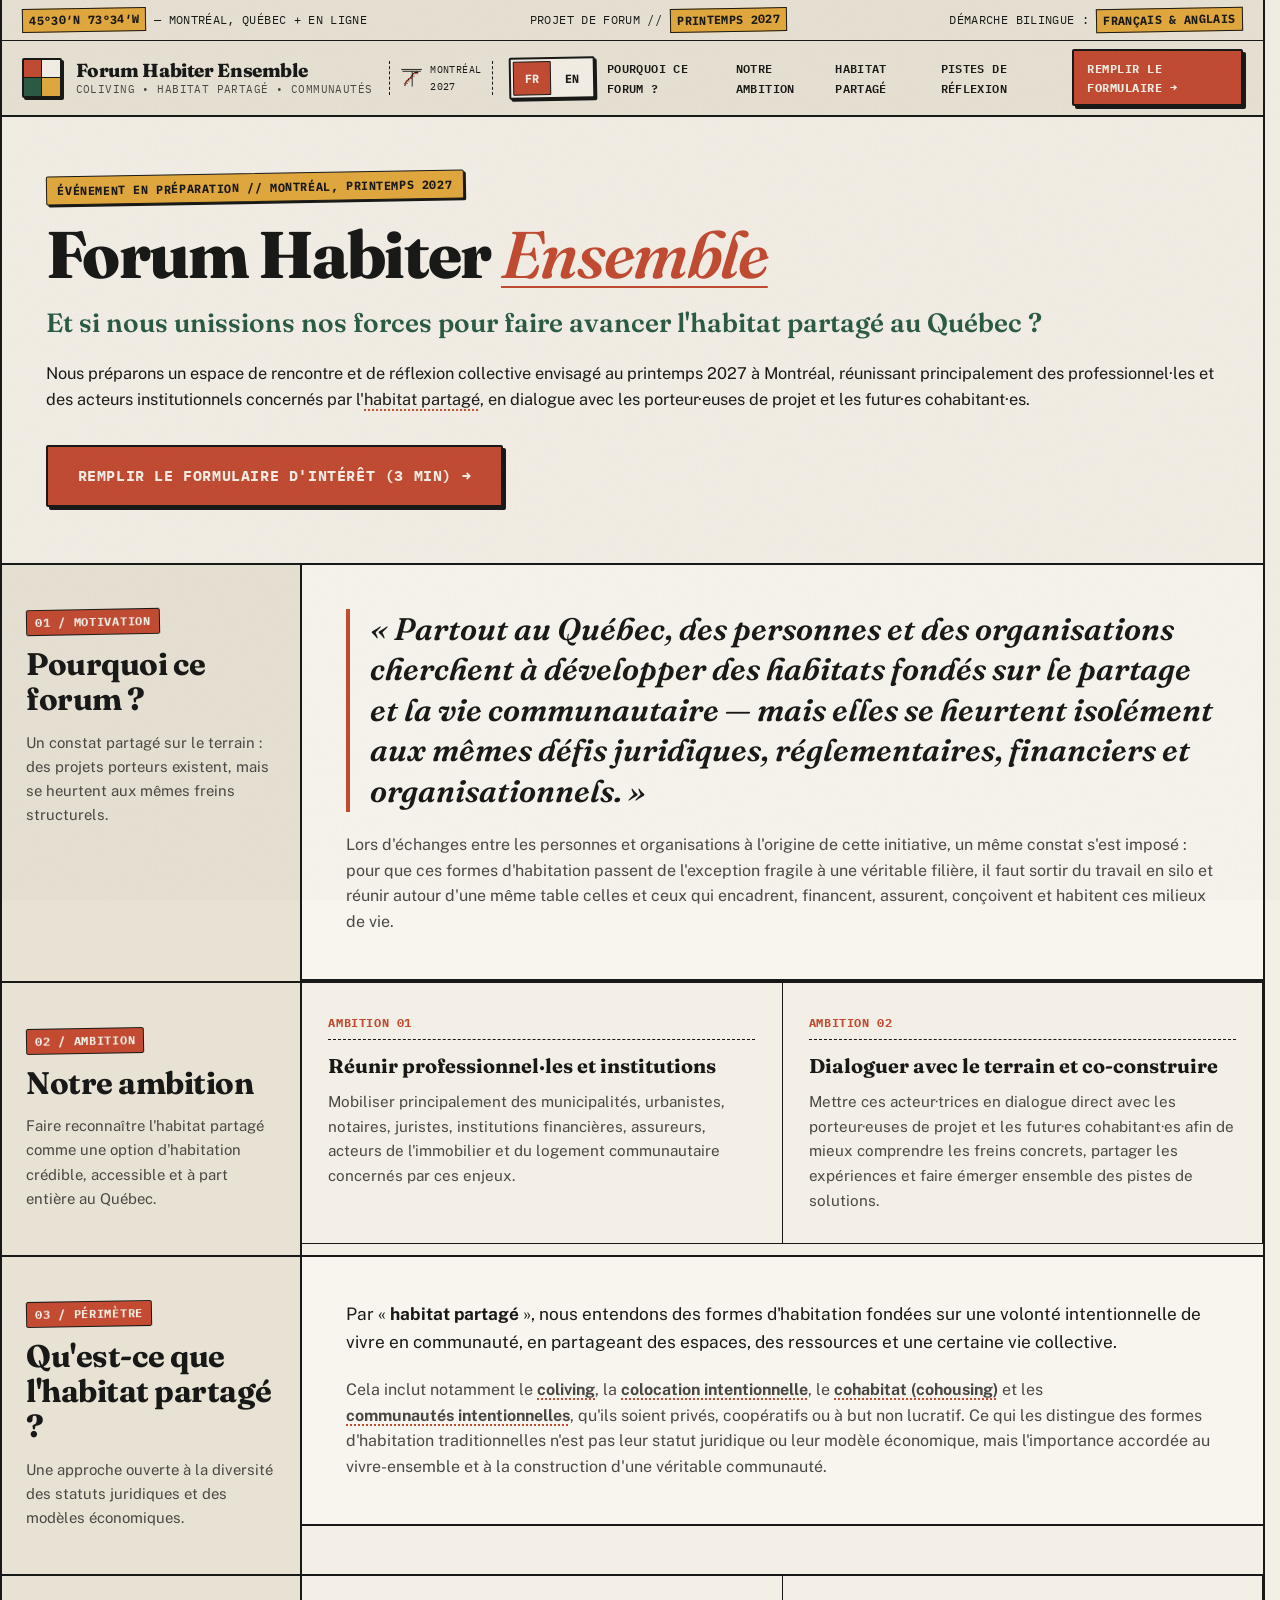
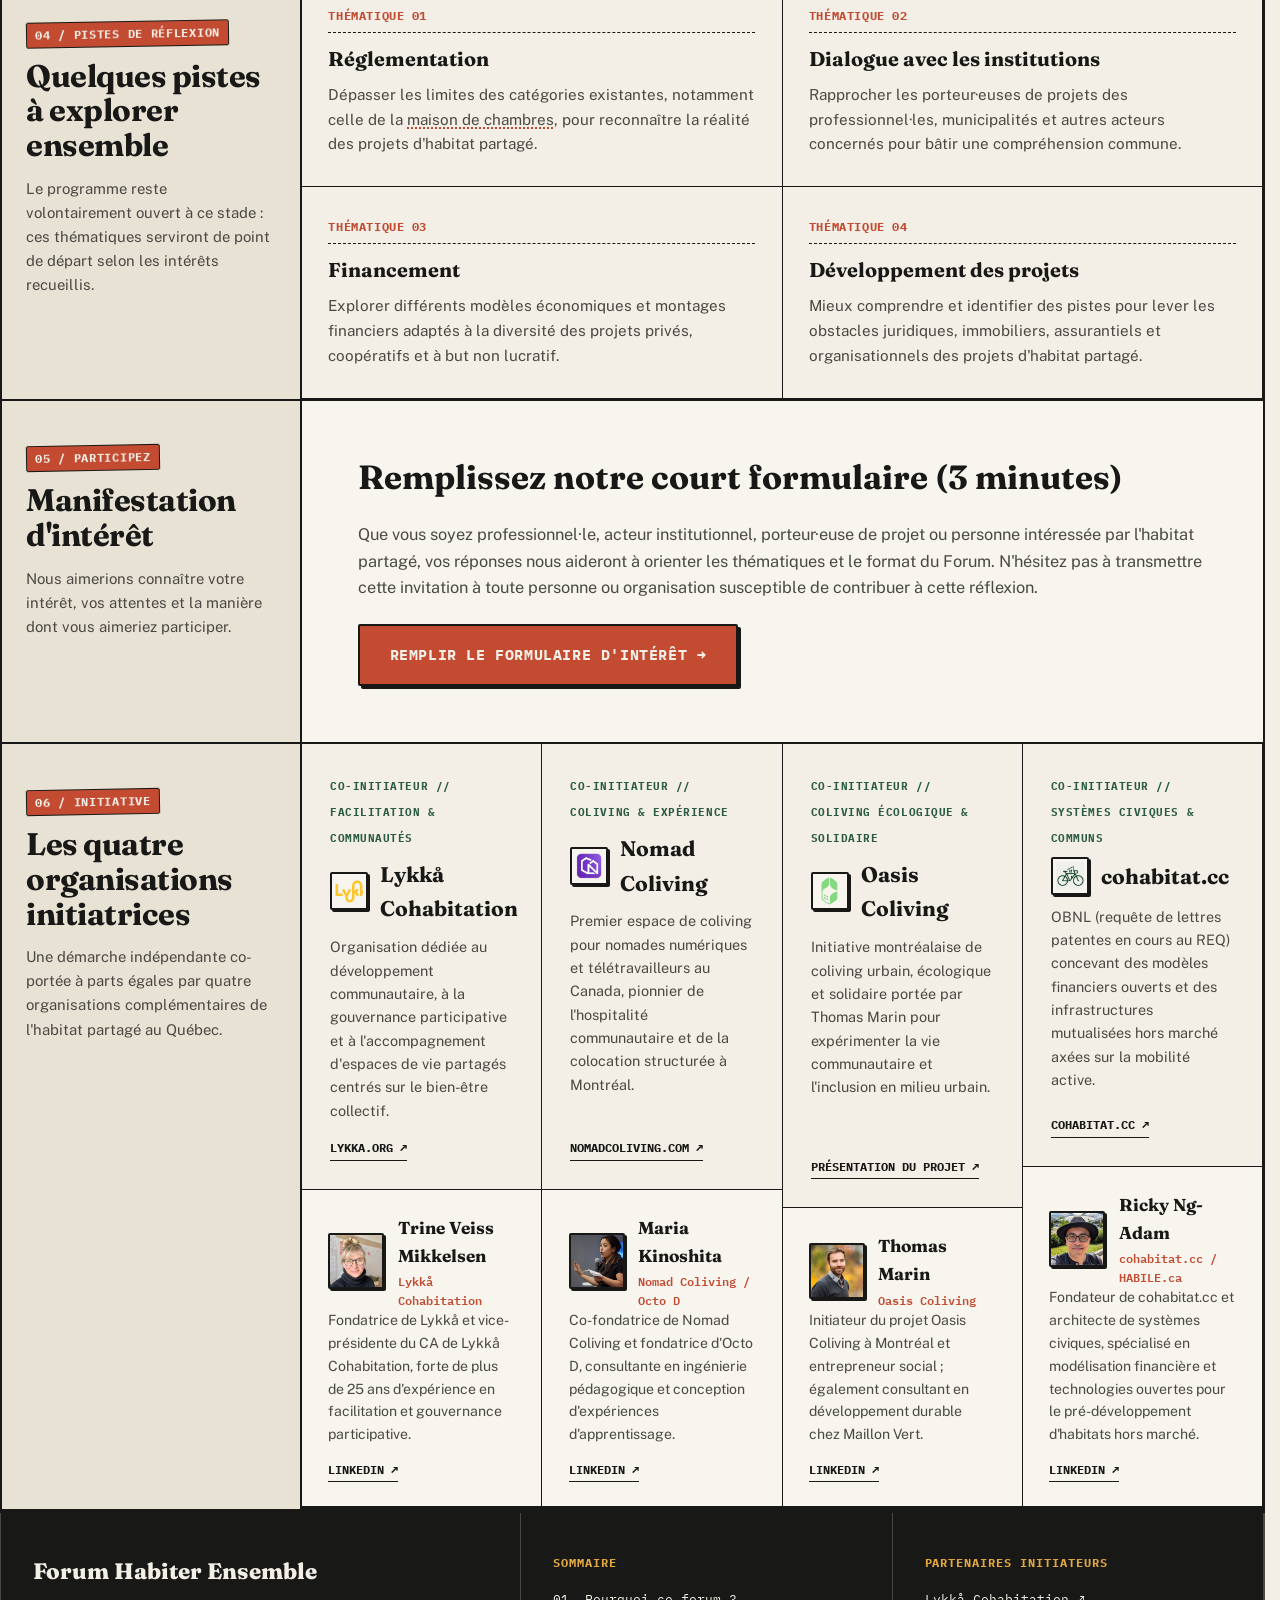
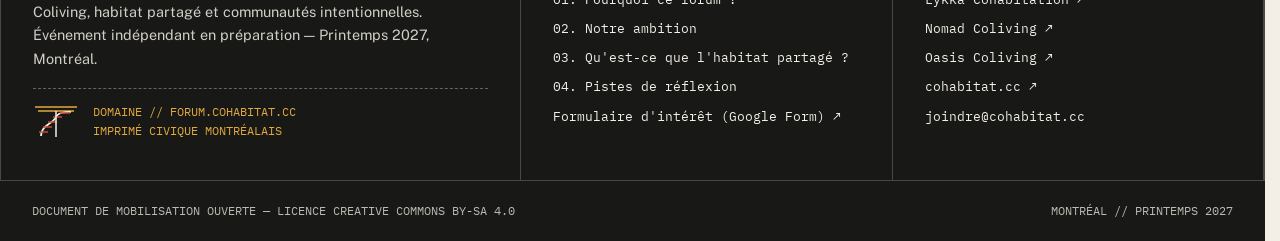
==== commit 248fdd80: "refactor: standardize terminology from habitants to cohabitants and add glossary data and tooltips" ====
--- a/index.html
+++ b/index.html
@@ -14,7 +14,7 @@
   <meta property="og:type" content="website">
   <meta property="og:url" content="https://forum.cohabitat.cc/">
   <meta property="og:title" content="Forum Habiter Ensemble — Faire avancer l'habitat partagé au Québec">
-  <meta property="og:description" content="Printemps 2027 à Montréal. Réunir professionnel·les, acteurs institutionnels, porteur·euses de projets et habitant·es autour de l'habitat partagé. Remplissez le formulaire d'intérêt (3 min).">
+  <meta property="og:description" content="Printemps 2027 à Montréal. Réunir professionnel·les, acteurs institutionnels, porteur·euses de projet et futur·es cohabitant·es autour de l'habitat partagé. Remplissez le formulaire d'intérêt (3 min).">
   <meta property="og:image" content="https://forum.cohabitat.cc/assets/images/og-forum-habiter-ensemble.jpg">
   <meta property="og:image:width" content="1200">
   <meta property="og:image:height" content="627">
@@ -44,7 +44,7 @@
     "@context": "https://schema.org",
     "@type": "Event",
     "name": "Forum Habiter Ensemble : faire avancer l'habitat partagé au Québec",
-    "description": "Événement envisagé au printemps 2027 à Montréal réunissant professionnel·les, acteurs institutionnels, porteur·euses de projets et habitant·es pour lever les freins juridiques, réglementaires, financiers et organisationnels de l'habitat partagé.",
+    "description": "Événement envisagé au printemps 2027 à Montréal réunissant professionnel·les, acteurs institutionnels, porteur·euses de projet et futur·es cohabitant·es pour lever les freins juridiques, réglementaires, financiers et organisationnels de l'habitat partagé.",
     "startDate": "2027-04-16T09:00:00-04:00",
     "endDate": "2027-04-17T18:00:00-04:00",
     "eventAttendanceMode": "https://schema.org/MixedEventAttendanceMode",
@@ -162,14 +162,13 @@
               Et si nous unissions nos forces pour faire avancer l'habitat partagé au Québec ?
             </p>
 
-            <p class="hero-description" data-fr="Nous préparons un espace de rencontre et de réflexion collective envisagé au printemps 2027 à Montréal, réunissant principalement des professionnel·les et des acteurs institutionnels concernés par l'habitat partagé, en dialogue avec les porteur·euses de projets et les habitant·es." data-en="We are preparing a gathering and collective reflection space envisioned for Spring 2027 in Montreal, bringing together professionals and institutional actors concerned with shared housing, in dialogue with project builders and residents.">
-              Nous préparons un espace de rencontre et de réflexion collective envisagé au printemps 2027 à Montréal, réunissant principalement des professionnel·les et des acteurs institutionnels concernés par l'habitat partagé, en dialogue avec les porteur·euses de projets et les habitant·es.
+            <p class="hero-description" data-fr="Nous préparons un espace de rencontre et de réflexion collective envisagé au printemps 2027 à Montréal, réunissant principalement des professionnel·les et des acteurs institutionnels concernés par l'<button type=&quot;button&quot; class=&quot;terme-glossaire&quot; data-terme=&quot;habitat-partage&quot; interestfor=&quot;glossaire-habitat-partage&quot;>habitat partagé</button>, en dialogue avec les porteur·euses de projet et les futur·es cohabitant·es." data-en="We are preparing a gathering and collective reflection space envisioned for Spring 2027 in Montreal, bringing together professionals and institutional actors concerned with <button type=&quot;button&quot; class=&quot;terme-glossaire&quot; data-terme=&quot;habitat-partage&quot; interestfor=&quot;glossaire-habitat-partage&quot;>shared housing</button>, in dialogue with project builders and future cohabitants.">
+              Nous préparons un espace de rencontre et de réflexion collective envisagé au printemps 2027 à Montréal, réunissant principalement des professionnel·les et des acteurs institutionnels concernés par l'<button type="button" class="terme-glossaire" data-terme="habitat-partage" interestfor="glossaire-habitat-partage">habitat partagé</button>, en dialogue avec les porteur·euses de projet et les futur·es cohabitant·es.
             </p>
           </div>
 
           <div class="hero-actions">
             <a href="https://docs.google.com/forms/d/e/1FAIpQLScC3bzdExyLqFl7yCNSpQvRmz5WL_TJ1ysKrieBtQ_Z8rOYjg/viewform" target="_blank" rel="noopener noreferrer" class="btn btn-primary btn-lg" data-fr="Remplir le formulaire d'intérêt (3 min) →" data-en="Fill Out the Interest Form (3 min) →">Remplir le formulaire d'intérêt (3 min) →</a>
-            <a href="#pourquoi" class="btn btn-outline" data-fr="Comprendre la démarche ↓" data-en="Why This Forum ↓">Comprendre la démarche ↓</a>
           </div>
         </div>
       </div>
@@ -230,8 +229,8 @@
               <div>
                 <div class="cell-index">AMBITION 02</div>
                 <h3 data-fr="Dialoguer avec le terrain et co-construire" data-en="Dialogue with the Field &amp; Co-Design Solutions">Dialoguer avec le terrain et co-construire</h3>
-                <p data-fr="Mettre ces acteur·trices en dialogue direct avec les porteur·euses de projets et les habitant·es afin de mieux comprendre les freins concrets, partager les expériences et faire émerger ensemble des pistes de solutions." data-en="Connect these actors directly with project builders and residents to better understand real-world barriers, share experiences, and surface concrete solutions together.">
-                  Mettre ces acteur·trices en dialogue direct avec les porteur·euses de projets et les habitant·es afin de mieux comprendre les freins concrets, partager les expériences et faire émerger ensemble des pistes de solutions.
+                <p data-fr="Mettre ces acteur·trices en dialogue direct avec les porteur·euses de projet et les futur·es cohabitant·es afin de mieux comprendre les freins concrets, partager les expériences et faire émerger ensemble des pistes de solutions." data-en="Connect these actors directly with project builders and future cohabitants to better understand real-world barriers, share experiences, and surface concrete solutions together.">
+                  Mettre ces acteur·trices en dialogue direct avec les porteur·euses de projet et les futur·es cohabitant·es afin de mieux comprendre les freins concrets, partager les expériences et faire émerger ensemble des pistes de solutions.
                 </p>
               </div>
             </article>
@@ -258,8 +257,8 @@
             <p class="manifesto-sub" style="margin-top: 0; font-size: 1.08rem; color: var(--ink);" data-fr="Par « <strong>habitat partagé</strong> », nous entendons des formes d'habitation fondées sur une volonté intentionnelle de vivre en communauté, en partageant des espaces, des ressources et une certaine vie collective." data-en="By “<strong>shared housing</strong>”, we mean forms of housing founded on an intentional desire to live in community, sharing spaces, resources, and a degree of collective life.">
               Par « <strong>habitat partagé</strong> », nous entendons des formes d'habitation fondées sur une volonté intentionnelle de vivre en communauté, en partageant des espaces, des ressources et une certaine vie collective.
             </p>
-            <p class="manifesto-sub" data-fr="Cela inclut notamment le <strong>coliving</strong>, la <strong>colocation intentionnelle</strong>, le <strong>cohabitat (cohousing)</strong> et les <strong>communautés intentionnelles</strong>, qu'ils soient privés, coopératifs ou à but non lucratif. Ce qui les distingue des formes d'habitation traditionnelles n'est pas leur statut juridique ou leur modèle économique, mais l'importance accordée au vivre-ensemble et à la construction d'une véritable communauté." data-en="This includes <strong>coliving</strong>, <strong>intentional co-living</strong>, <strong>cohousing</strong>, and <strong>intentional communities</strong>, whether private, cooperative, or non-profit. What sets them apart from traditional housing is not their legal status or economic model, but the importance placed on living together and building a genuine community.">
-              Cela inclut notamment le <strong>coliving</strong>, la <strong>colocation intentionnelle</strong>, le <strong>cohabitat (cohousing)</strong> et les <strong>communautés intentionnelles</strong>, qu'ils soient privés, coopératifs ou à but non lucratif. Ce qui les distingue des formes d'habitation traditionnelles n'est pas leur statut juridique ou leur modèle économique, mais l'importance accordée au vivre-ensemble et à la construction d'une véritable communauté.
+            <p class="manifesto-sub" data-fr="Cela inclut notamment le <strong><button type=&quot;button&quot; class=&quot;terme-glossaire&quot; data-terme=&quot;coliving&quot; interestfor=&quot;glossaire-coliving&quot;>coliving</button></strong>, la <strong><button type=&quot;button&quot; class=&quot;terme-glossaire&quot; data-terme=&quot;colocation-intentionnelle&quot; interestfor=&quot;glossaire-colocation-intentionnelle&quot;>colocation intentionnelle</button></strong>, le <strong><button type=&quot;button&quot; class=&quot;terme-glossaire&quot; data-terme=&quot;cohabitat&quot; interestfor=&quot;glossaire-cohabitat&quot;>cohabitat (cohousing)</button></strong> et les <strong><button type=&quot;button&quot; class=&quot;terme-glossaire&quot; data-terme=&quot;communaute-intentionnelle&quot; interestfor=&quot;glossaire-communaute-intentionnelle&quot;>communautés intentionnelles</button></strong>, qu'ils soient privés, coopératifs ou à but non lucratif. Ce qui les distingue des formes d'habitation traditionnelles n'est pas leur statut juridique ou leur modèle économique, mais l'importance accordée au vivre-ensemble et à la construction d'une véritable communauté." data-en="This includes <strong><button type=&quot;button&quot; class=&quot;terme-glossaire&quot; data-terme=&quot;coliving&quot; interestfor=&quot;glossaire-coliving&quot;>coliving</button></strong>, <strong><button type=&quot;button&quot; class=&quot;terme-glossaire&quot; data-terme=&quot;colocation-intentionnelle&quot; interestfor=&quot;glossaire-colocation-intentionnelle&quot;>intentional co-living</button></strong>, <strong><button type=&quot;button&quot; class=&quot;terme-glossaire&quot; data-terme=&quot;cohabitat&quot; interestfor=&quot;glossaire-cohabitat&quot;>cohousing</button></strong>, and <strong><button type=&quot;button&quot; class=&quot;terme-glossaire&quot; data-terme=&quot;communaute-intentionnelle&quot; interestfor=&quot;glossaire-communaute-intentionnelle&quot;>intentional communities</button></strong>, whether private, cooperative, or non-profit. What sets them apart from traditional housing is not their legal status or economic model, but the importance placed on living together and building a genuine community.">
+              Cela inclut notamment le <strong><button type="button" class="terme-glossaire" data-terme="coliving" interestfor="glossaire-coliving">coliving</button></strong>, la <strong><button type="button" class="terme-glossaire" data-terme="colocation-intentionnelle" interestfor="glossaire-colocation-intentionnelle">colocation intentionnelle</button></strong>, le <strong><button type="button" class="terme-glossaire" data-terme="cohabitat" interestfor="glossaire-cohabitat">cohabitat (cohousing)</button></strong> et les <strong><button type="button" class="terme-glossaire" data-terme="communaute-intentionnelle" interestfor="glossaire-communaute-intentionnelle">communautés intentionnelles</button></strong>, qu'ils soient privés, coopératifs ou à but non lucratif. Ce qui les distingue des formes d'habitation traditionnelles n'est pas leur statut juridique ou leur modèle économique, mais l'importance accordée au vivre-ensemble et à la construction d'une véritable communauté.
             </p>
           </div>
         </div>
@@ -285,8 +284,8 @@
               <div>
                 <div class="cell-index">THÉMATIQUE 01</div>
                 <h3 data-fr="Réglementation" data-en="Regulation &amp; Zoning">Réglementation</h3>
-                <p data-fr="Dépasser les limites des catégories existantes, notamment celle de la maison de chambres, pour reconnaître la réalité des projets d'habitat partagé." data-en="Moving beyond the limits of existing categories—particularly rooming house bylaws—to recognize the reality of shared housing projects.">
-                  Dépasser les limites des catégories existantes, notamment celle de la maison de chambres, pour reconnaître la réalité des projets d'habitat partagé.
+                <p data-fr="Dépasser les limites des catégories existantes, notamment celle de la <button type=&quot;button&quot; class=&quot;terme-glossaire&quot; data-terme=&quot;maison-de-chambres&quot; interestfor=&quot;glossaire-maison-de-chambres&quot;>maison de chambres</button>, pour reconnaître la réalité des projets d'habitat partagé." data-en="Moving beyond the limits of existing categories—particularly <button type=&quot;button&quot; class=&quot;terme-glossaire&quot; data-terme=&quot;maison-de-chambres&quot; interestfor=&quot;glossaire-maison-de-chambres&quot;>rooming house</button> bylaws—to recognize the reality of shared housing projects.">
+                  Dépasser les limites des catégories existantes, notamment celle de la <button type="button" class="terme-glossaire" data-terme="maison-de-chambres" interestfor="glossaire-maison-de-chambres">maison de chambres</button>, pour reconnaître la réalité des projets d'habitat partagé.
                 </p>
               </div>
             </article>
@@ -315,8 +314,8 @@
               <div>
                 <div class="cell-index">THÉMATIQUE 04</div>
                 <h3 data-fr="Développement des projets" data-en="Project Development">Développement des projets</h3>
-                <p data-fr="Mieux comprendre et lever les obstacles juridiques, immobiliers, assurantiels et organisationnels, y compris les dynamiques du vivre-ensemble." data-en="Better understanding and overcoming legal, real estate, insurance, and organizational hurdles, including community living dynamics.">
-                  Mieux comprendre et lever les obstacles juridiques, immobiliers, assurantiels et organisationnels, y compris les dynamiques du vivre-ensemble.
+                <p data-fr="Mieux comprendre et identifier des pistes pour lever les obstacles juridiques, immobiliers, assurantiels et organisationnels des projets d'habitat partagé." data-en="Better understanding and identifying ways to overcome legal, real estate, insurance, and organizational hurdles for shared housing projects.">
+                  Mieux comprendre et identifier des pistes pour lever les obstacles juridiques, immobiliers, assurantiels et organisationnels des projets d'habitat partagé.
                 </p>
               </div>
             </article>
@@ -512,8 +511,8 @@
     <div class="footer-grid">
       <div class="footer-col">
         <p class="footer-brand">Forum Habiter Ensemble</p>
-        <p style="margin: 0 0 1rem; font-size: 0.9rem; color: rgba(243, 239, 230, 0.85);" data-fr="Coliving, habitat partagé et communautés intentionnelles. Événement indépendant en préparation — Printemps 2027, Montréal &amp; en ligne." data-en="Coliving, shared housing, and intentional communities. Independent gathering in preparation — Spring 2027, Montreal &amp; online.">
-          Coliving, habitat partagé et communautés intentionnelles. Événement indépendant en préparation — Printemps 2027, Montréal &amp; en ligne.
+        <p style="margin: 0 0 1rem; font-size: 0.9rem; color: rgba(243, 239, 230, 0.85);" data-fr="Coliving, habitat partagé et communautés intentionnelles. Événement indépendant en préparation — Printemps 2027, Montréal." data-en="Coliving, shared housing, and intentional communities. Independent gathering in preparation — Spring 2027, Montreal.">
+          Coliving, habitat partagé et communautés intentionnelles. Événement indépendant en préparation — Printemps 2027, Montréal.
         </p>
         <div class="footer-motif-box">
           <svg width="46" height="36" viewBox="0 0 46 36" fill="none" xmlns="http://www.w3.org/2000/svg" aria-hidden="true">
@@ -558,5 +557,6 @@
   </footer>
 
   <script src="script.js" defer></script>
+  <script type="module" src="js/infobulles.js"></script>
 </body>
 </html>
--- a/style.css
+++ b/style.css
@@ -600,7 +600,8 @@
 .hero-description {
   font-size: 1.02rem;
   color: var(--ink);
-  max-inline-size: 62ch;
+  max-inline-size: none;
+  text-wrap: pretty;
   margin: 0 0 2rem;
 }
 
@@ -903,7 +904,8 @@
   margin: 1.25rem 0 0;
   font-size: 1rem;
   color: var(--ink-muted);
-  max-inline-size: 72ch;
+  max-inline-size: none;
+  text-wrap: pretty;
 }
 
 .matrix-3 {
@@ -1207,7 +1209,8 @@
 .coalition-intro p {
   margin: 0;
   font-size: 1.02rem;
-  max-inline-size: 75ch;
+  max-inline-size: none;
+  text-wrap: pretty;
 }
 
 .orgs-grid {
@@ -1787,7 +1790,8 @@
 .faq-answer {
   padding: 0 2rem 1.5rem;
   color: var(--ink-muted);
-  max-inline-size: 74ch;
+  max-inline-size: none;
+  text-wrap: pretty;
 }
 
 .faq-answer p {
@@ -1905,7 +1909,7 @@
 }
 
 .hero-top-grid--single .hero-description {
-  max-inline-size: 70ch;
+  max-inline-size: none;
 }
 
 .breadcrumb-bar {
@@ -1955,7 +1959,8 @@
   margin: 0;
   font-size: 1.02rem;
   color: var(--ink-muted);
-  max-inline-size: 64ch;
+  max-inline-size: none;
+  text-wrap: pretty;
 }
 
 .cta-actions {
@@ -1988,3 +1993,201 @@
   color: var(--ink);
   text-decoration: underline;
 }
+
+/* ==========================================================================
+   Système d'infobulles accessibles — Glossaire terminologique (WCAG 1.4.13)
+   ========================================================================== */
+
+.terme-glossaire {
+  appearance: none;
+  display: inline;
+  padding: 0;
+  margin: 0;
+  border: 0;
+  background: transparent;
+  font: inherit;
+  color: inherit;
+  text-align: inherit;
+  vertical-align: baseline;
+  cursor: help;
+  text-decoration-line: underline;
+  text-decoration-style: dotted;
+  text-decoration-color: var(--terracotta);
+  text-decoration-thickness: 2px;
+  text-underline-offset: 0.22em;
+  -webkit-box-decoration-break: clone;
+  box-decoration-break: clone;
+  transition: color 0.15s ease, background-color 0.15s ease;
+}
+
+.terme-glossaire:hover,
+.terme-glossaire:focus-visible,
+.terme-glossaire:is(:interest-source, .interest-source) {
+  background-color: var(--depanneur-tint);
+  color: var(--ink);
+  text-decoration-style: solid;
+  border-radius: var(--radius-zine);
+}
+
+.infobulle-glossaire {
+  display: none;
+  position: fixed;
+  z-index: 1200;
+  inline-size: max-content;
+  max-inline-size: min(23.5rem, calc(100vw - 1.25rem));
+  padding: 1rem 2.75rem 1rem 1.15rem;
+  gap: 0.45rem;
+  background-color: var(--paper-sheet);
+  color: var(--ink);
+  border: var(--rule-strong);
+  border-radius: var(--radius-zine);
+  box-shadow: 4px 4px 0 var(--ink);
+  font-family: var(--font-sans);
+  font-size: 0.9rem;
+  line-height: 1.5;
+  text-align: start;
+  opacity: 0;
+  transition-property: opacity, transform, display, overlay;
+  transition-duration: 0.18s;
+  transition-timing-function: ease-out;
+  transition-behavior: allow-discrete;
+}
+
+.infobulle-glossaire--js-pos {
+  inset: auto;
+  margin: 0;
+}
+
+@media (prefers-reduced-motion: no-preference) {
+  .infobulle-glossaire {
+    transform: translateY(4px);
+  }
+}
+
+.infobulle-glossaire:is(:popover-open, .\:popover-open, :interest-target, .interest-target) {
+  display: grid;
+  opacity: 1;
+}
+
+@starting-style {
+  .infobulle-glossaire:is(:popover-open, .\:popover-open, :interest-target, .interest-target) {
+    opacity: 0;
+  }
+}
+
+@media (prefers-reduced-motion: no-preference) {
+  .infobulle-glossaire:is(:popover-open, .\:popover-open, :interest-target, .interest-target) {
+    transform: translateY(0);
+  }
+
+  @starting-style {
+    .infobulle-glossaire:is(:popover-open, .\:popover-open, :interest-target, .interest-target) {
+      transform: translateY(4px);
+    }
+  }
+}
+
+@media (prefers-reduced-motion: reduce) {
+  .infobulle-glossaire {
+    transition-duration: 0.08s;
+  }
+}
+
+@supports (position-area: block-start) {
+  .infobulle-glossaire:not(.infobulle-glossaire--js-pos) {
+    inset: auto;
+    margin: 0;
+    position-area: block-start;
+    position-try-fallbacks: flip-block;
+  }
+}
+
+.infobulle-glossaire__fermer {
+  position: absolute;
+  inset-block-start: 0.2rem;
+  inset-inline-end: 0.2rem;
+  inline-size: 40px;
+  block-size: 40px;
+  display: inline-flex;
+  align-items: center;
+  justify-content: center;
+  padding: 0;
+  border: 0;
+  background: transparent;
+  color: var(--ink);
+  font-family: var(--font-mono);
+  font-size: 1.25rem;
+  font-weight: 700;
+  line-height: 1;
+  cursor: pointer;
+  touch-action: manipulation;
+  border-radius: var(--radius-zine);
+}
+
+.infobulle-glossaire__fermer:hover {
+  background-color: var(--terracotta-tint);
+  color: var(--terracotta-dark);
+}
+
+.infobulle-glossaire__entete {
+  display: flex;
+  flex-wrap: wrap;
+  align-items: baseline;
+  gap: 0.25rem 0.6rem;
+  padding-block-end: 0.4rem;
+  border-block-end: var(--rule-dashed);
+}
+
+.infobulle-glossaire__terme {
+  font-family: var(--font-display);
+  font-size: 1rem;
+  font-weight: 700;
+  color: var(--ink);
+}
+
+.infobulle-glossaire__equiv {
+  font-family: var(--font-mono);
+  font-size: 0.72rem;
+  font-weight: 600;
+  color: var(--ruelle-green);
+}
+
+.infobulle-glossaire__def {
+  margin: 0;
+  color: var(--ink-muted);
+  text-wrap: pretty;
+}
+
+/* Volet inférieur fixe (bottom sheet) sur mobile / tactile */
+@media (max-width: 780px), (pointer: coarse) {
+  .infobulle-glossaire {
+    inset-block-start: auto !important;
+    inset-inline: 1rem !important;
+    inset-block-end: 1rem !important;
+    margin: 0;
+    inline-size: auto;
+    max-inline-size: none;
+    padding: 1.15rem 3rem 1.15rem 1.25rem;
+    box-shadow: 0 -4px 28px rgba(24, 24, 22, 0.28), 0 0 0 100vmax rgba(24, 24, 22, 0.45);
+  }
+}
+
+@media (forced-colors: active) {
+  .terme-glossaire {
+    text-decoration-color: ButtonText;
+  }
+
+  .infobulle-glossaire {
+    border: 2px solid ButtonText;
+  }
+}
+
+@media print {
+  .infobulle-glossaire {
+    display: none !important;
+  }
+
+  .terme-glossaire {
+    text-decoration: none;
+  }
+}
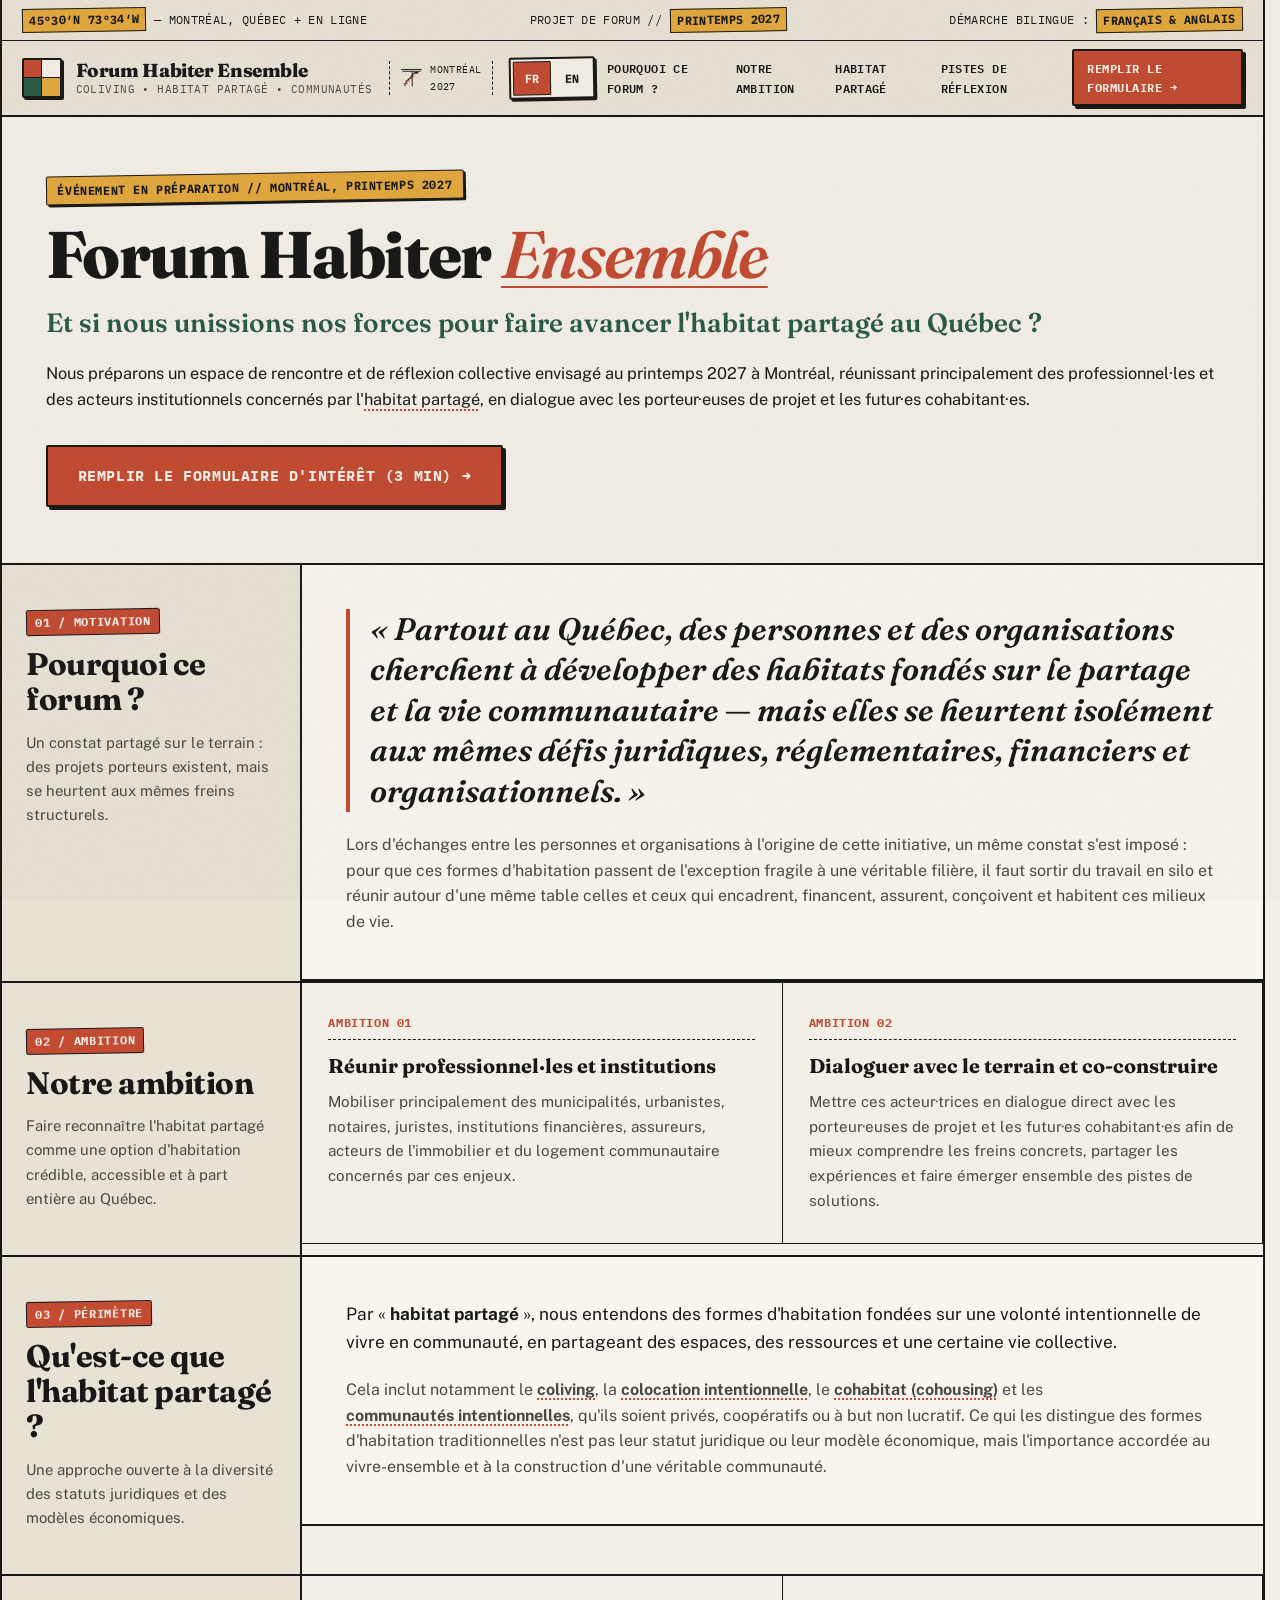
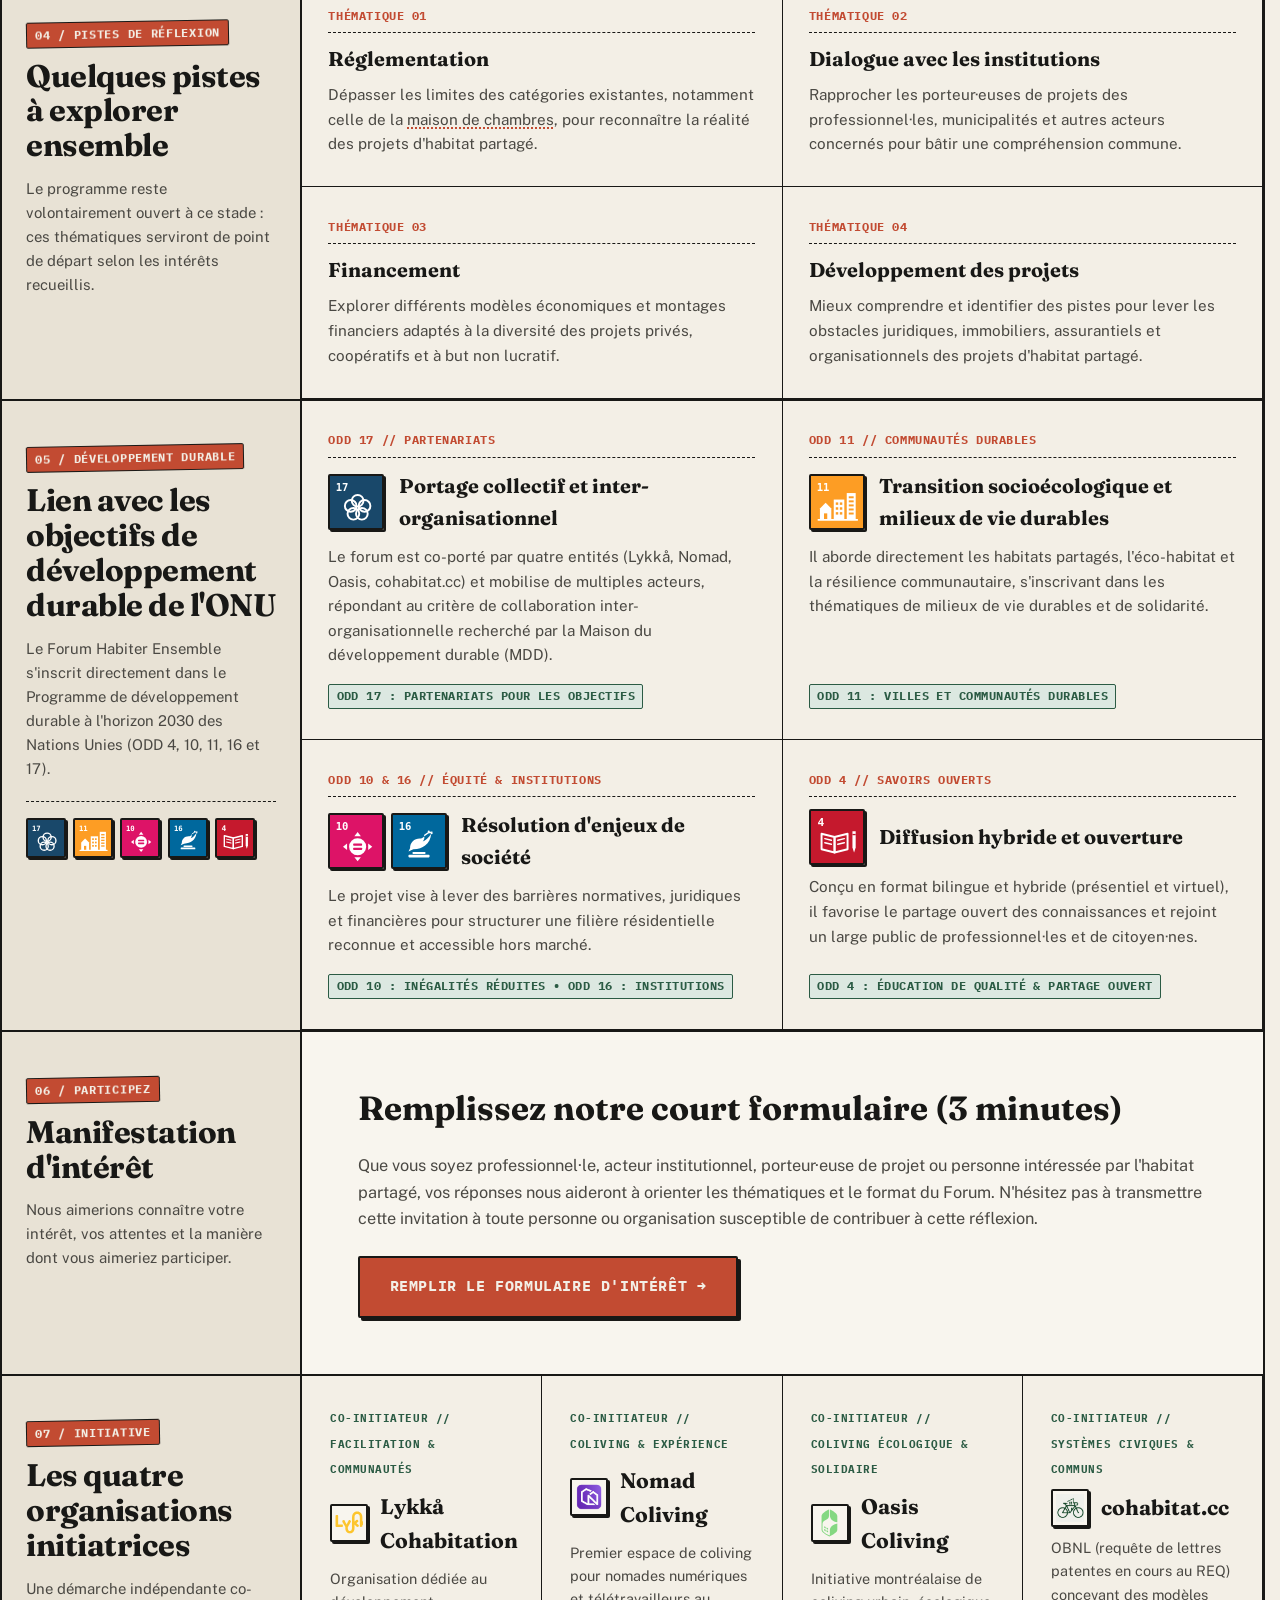
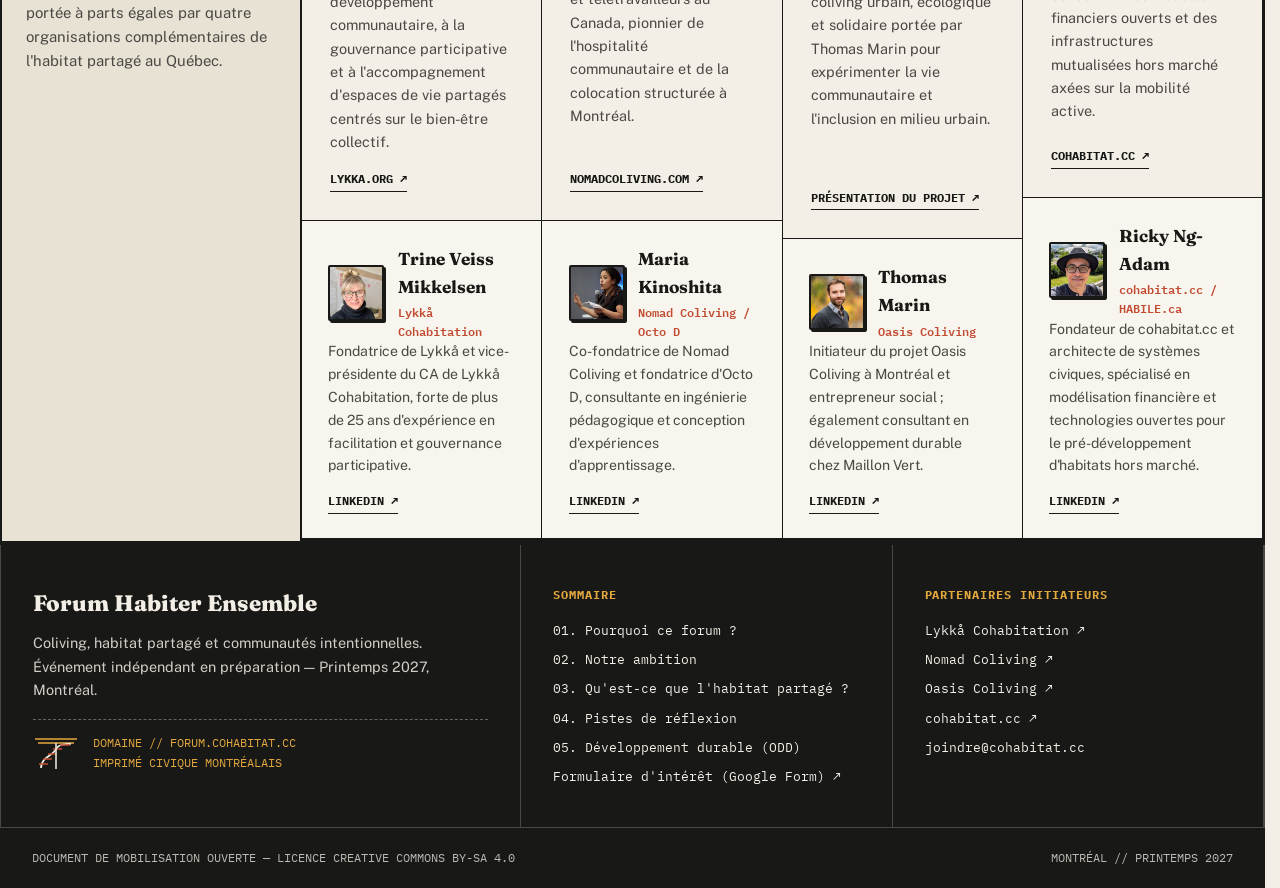
==== commit 774c7054: "feat: add UN Sustainable Development Goals (SDG) section and icons" ====
--- a/index.html
+++ b/index.html
@@ -324,12 +324,103 @@
       </div>
     </section>
 
-    <!-- 6. MANIFESTATION D'INTÉRÊT — Bouton principal vers le Google Form -->
+    <!-- 6. OBJECTIFS DE DÉVELOPPEMENT DURABLE (ONU) -->
+    <section id="odd" class="chapter" aria-labelledby="ch05-odd-title">
+      <div class="chapter-grid">
+        <aside class="chapter-rail">
+          <div class="chapter-rail-sticky">
+            <span class="chapter-num" data-fr="05 / DÉVELOPPEMENT DURABLE" data-en="05 / SUSTAINABLE DEVELOPMENT">05 / DÉVELOPPEMENT DURABLE</span>
+            <h2 id="ch05-odd-title" class="chapter-title" data-fr="Lien avec les objectifs de développement durable de l'ONU" data-en="Alignment with the UN Sustainable Development Goals">Lien avec les objectifs de développement durable de l'ONU</h2>
+            <p class="chapter-lead" data-fr="Le Forum Habiter Ensemble s'inscrit directement dans le Programme de développement durable à l'horizon 2030 des Nations Unies (ODD 4, 10, 11, 16 et 17)." data-en="The Living Together Forum directly aligns with the United Nations 2030 Agenda for Sustainable Development (SDGs 4, 10, 11, 16, and 17).">
+              Le Forum Habiter Ensemble s'inscrit directement dans le Programme de développement durable à l'horizon 2030 des Nations Unies (ODD 4, 10, 11, 16 et 17).
+            </p>
+            <div class="odd-rail-strip" aria-hidden="true">
+              <img src="assets/images/odd/odd-17.svg" alt="" class="odd-rail-icon" width="40" height="40" loading="lazy">
+              <img src="assets/images/odd/odd-11.svg" alt="" class="odd-rail-icon" width="40" height="40" loading="lazy">
+              <img src="assets/images/odd/odd-10.svg" alt="" class="odd-rail-icon" width="40" height="40" loading="lazy">
+              <img src="assets/images/odd/odd-16.svg" alt="" class="odd-rail-icon" width="40" height="40" loading="lazy">
+              <img src="assets/images/odd/odd-04.svg" alt="" class="odd-rail-icon" width="40" height="40" loading="lazy">
+            </div>
+          </div>
+        </aside>
+
+        <div class="chapter-body chapter-body--flush">
+          <div class="matrix-4">
+            <article class="matrix-cell">
+              <div>
+                <div class="cell-index" data-fr="ODD 17 // PARTENARIATS" data-en="SDG 17 // PARTNERSHIPS">ODD 17 // PARTENARIATS</div>
+                <div class="odd-card-head">
+                  <div class="odd-badges">
+                    <img src="assets/images/odd/odd-17.svg" alt="Icône ODD 17 — Partenariats pour la réalisation des objectifs" class="odd-icon" width="56" height="56" loading="lazy">
+                  </div>
+                  <h3 data-fr="Portage collectif et inter-organisationnel" data-en="Collective &amp; Inter-Organizational Leadership">Portage collectif et inter-organisationnel</h3>
+                </div>
+                <p data-fr="Le forum est co-porté par quatre entités (Lykkå, Nomad, Oasis, cohabitat.cc) et mobilise de multiples acteurs, répondant au critère de collaboration inter-organisationnelle recherché par la Maison du développement durable (MDD)." data-en="The forum is co-led by four entities (Lykkå, Nomad, Oasis, cohabitat.cc) and mobilizes multiple stakeholders, meeting the inter-organizational collaboration standard sought by the Maison du développement durable (MDD).">
+                  Le forum est co-porté par quatre entités (Lykkå, Nomad, Oasis, cohabitat.cc) et mobilise de multiples acteurs, répondant au critère de collaboration inter-organisationnelle recherché par la Maison du développement durable (MDD).
+                </p>
+              </div>
+              <span class="cell-tag" data-fr="ODD 17 : PARTENARIATS POUR LES OBJECTIFS" data-en="SDG 17: PARTNERSHIPS FOR THE GOALS">ODD 17 : PARTENARIATS POUR LES OBJECTIFS</span>
+            </article>
+
+            <article class="matrix-cell">
+              <div>
+                <div class="cell-index" data-fr="ODD 11 // COMMUNAUTÉS DURABLES" data-en="SDG 11 // SUSTAINABLE COMMUNITIES">ODD 11 // COMMUNAUTÉS DURABLES</div>
+                <div class="odd-card-head">
+                  <div class="odd-badges">
+                    <img src="assets/images/odd/odd-11.svg" alt="Icône ODD 11 — Villes et communautés durables" class="odd-icon" width="56" height="56" loading="lazy">
+                  </div>
+                  <h3 data-fr="Transition socioécologique et milieux de vie durables" data-en="Socio-Ecological Transition &amp; Sustainable Living">Transition socioécologique et milieux de vie durables</h3>
+                </div>
+                <p data-fr="Il aborde directement les habitats partagés, l'éco-habitat et la résilience communautaire, s'inscrivant dans les thématiques de milieux de vie durables et de solidarité." data-en="It directly addresses shared housing, eco-housing, and community resilience, aligning with sustainable living environments and solidarity.">
+                  Il aborde directement les habitats partagés, l'éco-habitat et la résilience communautaire, s'inscrivant dans les thématiques de milieux de vie durables et de solidarité.
+                </p>
+              </div>
+              <span class="cell-tag" data-fr="ODD 11 : VILLES ET COMMUNAUTÉS DURABLES" data-en="SDG 11: SUSTAINABLE CITIES &amp; COMMUNITIES">ODD 11 : VILLES ET COMMUNAUTÉS DURABLES</span>
+            </article>
+
+            <article class="matrix-cell">
+              <div>
+                <div class="cell-index" data-fr="ODD 10 &amp; 16 // ÉQUITÉ &amp; INSTITUTIONS" data-en="SDG 10 &amp; 16 // EQUITY &amp; INSTITUTIONS">ODD 10 &amp; 16 // ÉQUITÉ &amp; INSTITUTIONS</div>
+                <div class="odd-card-head">
+                  <div class="odd-badges">
+                    <img src="assets/images/odd/odd-10.svg" alt="Icône ODD 10 — Inégalités réduites" class="odd-icon" width="56" height="56" loading="lazy">
+                    <img src="assets/images/odd/odd-16.svg" alt="Icône ODD 16 — Paix, justice et institutions efficaces" class="odd-icon" width="56" height="56" loading="lazy">
+                  </div>
+                  <h3 data-fr="Résolution d'enjeux de société" data-en="Addressing Systemic Societal Challenges">Résolution d'enjeux de société</h3>
+                </div>
+                <p data-fr="Le projet vise à lever des barrières normatives, juridiques et financières pour structurer une filière résidentielle reconnue et accessible hors marché." data-en="The initiative aims to remove regulatory, legal, and financial barriers to structure a recognized, accessible non-market residential sector.">
+                  Le projet vise à lever des barrières normatives, juridiques et financières pour structurer une filière résidentielle reconnue et accessible hors marché.
+                </p>
+              </div>
+              <span class="cell-tag" data-fr="ODD 10 : INÉGALITÉS RÉDUITES • ODD 16 : INSTITUTIONS" data-en="SDG 10: REDUCED INEQUALITIES • SDG 16: INSTITUTIONS">ODD 10 : INÉGALITÉS RÉDUITES • ODD 16 : INSTITUTIONS</span>
+            </article>
+
+            <article class="matrix-cell">
+              <div>
+                <div class="cell-index" data-fr="ODD 4 // SAVOIRS OUVERTS" data-en="SDG 4 // OPEN KNOWLEDGE">ODD 4 // SAVOIRS OUVERTS</div>
+                <div class="odd-card-head">
+                  <div class="odd-badges">
+                    <img src="assets/images/odd/odd-04.svg" alt="Icône ODD 4 — Éducation de qualité" class="odd-icon" width="56" height="56" loading="lazy">
+                  </div>
+                  <h3 data-fr="Diffusion hybride et ouverture" data-en="Hybrid Reach &amp; Open Knowledge">Diffusion hybride et ouverture</h3>
+                </div>
+                <p data-fr="Conçu en format bilingue et hybride (présentiel et virtuel), il favorise le partage ouvert des connaissances et rejoint un large public de professionnel·les et de citoyen·nes." data-en="Designed in a bilingual and hybrid format (in-person and virtual), it fosters open knowledge sharing and reaches a broad audience of professionals and citizens.">
+                  Conçu en format bilingue et hybride (présentiel et virtuel), il favorise le partage ouvert des connaissances et rejoint un large public de professionnel·les et de citoyen·nes.
+                </p>
+              </div>
+              <span class="cell-tag" data-fr="ODD 4 : ÉDUCATION DE QUALITÉ &amp; PARTAGE OUVERT" data-en="SDG 4: QUALITY EDUCATION &amp; OPEN SHARING">ODD 4 : ÉDUCATION DE QUALITÉ &amp; PARTAGE OUVERT</span>
+            </article>
+          </div>
+        </div>
+      </div>
+    </section>
+
+    <!-- 7. MANIFESTATION D'INTÉRÊT — Bouton principal vers le Google Form -->
     <section id="interet" class="chapter" aria-labelledby="cta-heading">
       <div class="chapter-grid">
         <aside class="chapter-rail">
           <div class="chapter-rail-sticky">
-            <span class="chapter-num">05 / PARTICIPEZ</span>
+            <span class="chapter-num">06 / PARTICIPEZ</span>
             <h2 id="cta-heading" class="chapter-title" data-fr="Manifestation d'intérêt" data-en="Express Your Interest">Manifestation d'intérêt</h2>
             <p class="chapter-lead" data-fr="Nous aimerions connaître votre intérêt, vos attentes et la manière dont vous aimeriez participer." data-en="We would love to learn about your interest, expectations, and how you would like to participate.">
               Nous aimerions connaître votre intérêt, vos attentes et la manière dont vous aimeriez participer.
@@ -353,12 +444,12 @@
       </div>
     </section>
 
-    <!-- 7. ORGANISATIONS INITIATRICES & PORTEUR·EUSES -->
+    <!-- 8. ORGANISATIONS INITIATRICES & PORTEUR·EUSES -->
     <section id="initiative" class="chapter" aria-labelledby="ch06-title">
       <div class="chapter-grid">
         <aside class="chapter-rail">
           <div class="chapter-rail-sticky">
-            <span class="chapter-num">06 / INITIATIVE</span>
+            <span class="chapter-num">07 / INITIATIVE</span>
             <h2 id="ch06-title" class="chapter-title" data-fr="Les quatre organisations initiatrices" data-en="The Four Initiating Organizations">Les quatre organisations initiatrices</h2>
             <p class="chapter-lead" data-fr="Une démarche indépendante co-portée à parts égales par quatre organisations complémentaires de l'habitat partagé au Québec." data-en="An independent initiative jointly spearheaded on equal footing by four complementary shared housing organizations in Quebec.">
               Une démarche indépendante co-portée à parts égales par quatre organisations complémentaires de l'habitat partagé au Québec.
@@ -534,6 +625,7 @@
           <li><a href="#ambition" data-fr="02. Notre ambition" data-en="02. Our Ambition">02. Notre ambition</a></li>
           <li><a href="#definition" data-fr="03. Qu'est-ce que l'habitat partagé ?" data-en="03. What Is Shared Housing?">03. Qu'est-ce que l'habitat partagé ?</a></li>
           <li><a href="#pistes" data-fr="04. Pistes de réflexion" data-en="04. Themes">04. Pistes de réflexion</a></li>
+          <li><a href="#odd" data-fr="05. Développement durable (ODD)" data-en="05. Sustainable Development (SDGs)">05. Développement durable (ODD)</a></li>
           <li><a href="https://docs.google.com/forms/d/e/1FAIpQLScC3bzdExyLqFl7yCNSpQvRmz5WL_TJ1ysKrieBtQ_Z8rOYjg/viewform" target="_blank" rel="noopener noreferrer" data-fr="Formulaire d'intérêt (Google Form) ↗" data-en="Interest Form (Google Form) ↗">Formulaire d'intérêt (Google Form) ↗</a></li>
         </ul>
       </div>
--- a/style.css
+++ b/style.css
@@ -971,6 +971,59 @@
   border-radius: var(--radius-zine);
   padding: 0.15rem 0.45rem;
   font-weight: 700;
+}
+
+/* Iconographie ODD (Objectifs de développement durable — ONU) */
+.odd-rail-strip {
+  display: flex;
+  flex-wrap: wrap;
+  gap: 0.45rem;
+  margin-block-start: 1.25rem;
+  padding-block-start: 1rem;
+  border-block-start: var(--rule-dashed);
+}
+
+.odd-rail-icon {
+  inline-size: 40px;
+  block-size: 40px;
+  border: var(--rule-strong);
+  border-radius: var(--radius-zine);
+  box-shadow: 2px 2px 0 var(--ink);
+  flex-shrink: 0;
+}
+
+.odd-card-head {
+  display: flex;
+  align-items: center;
+  gap: 0.9rem;
+  margin-block: 0.75rem 0.65rem;
+}
+
+.odd-badges {
+  display: flex;
+  align-items: center;
+  gap: 0.4rem;
+  flex-shrink: 0;
+}
+
+.odd-icon {
+  inline-size: 56px;
+  block-size: 56px;
+  border: var(--rule-strong);
+  border-radius: var(--radius-zine);
+  box-shadow: 2px 2px 0 var(--ink);
+  flex-shrink: 0;
+}
+
+.odd-card-head h3 {
+  margin: 0;
+}
+
+@media (max-width: 620px) {
+  .odd-icon {
+    inline-size: 48px;
+    block-size: 48px;
+  }
 }
 
 /* ==========================================================================
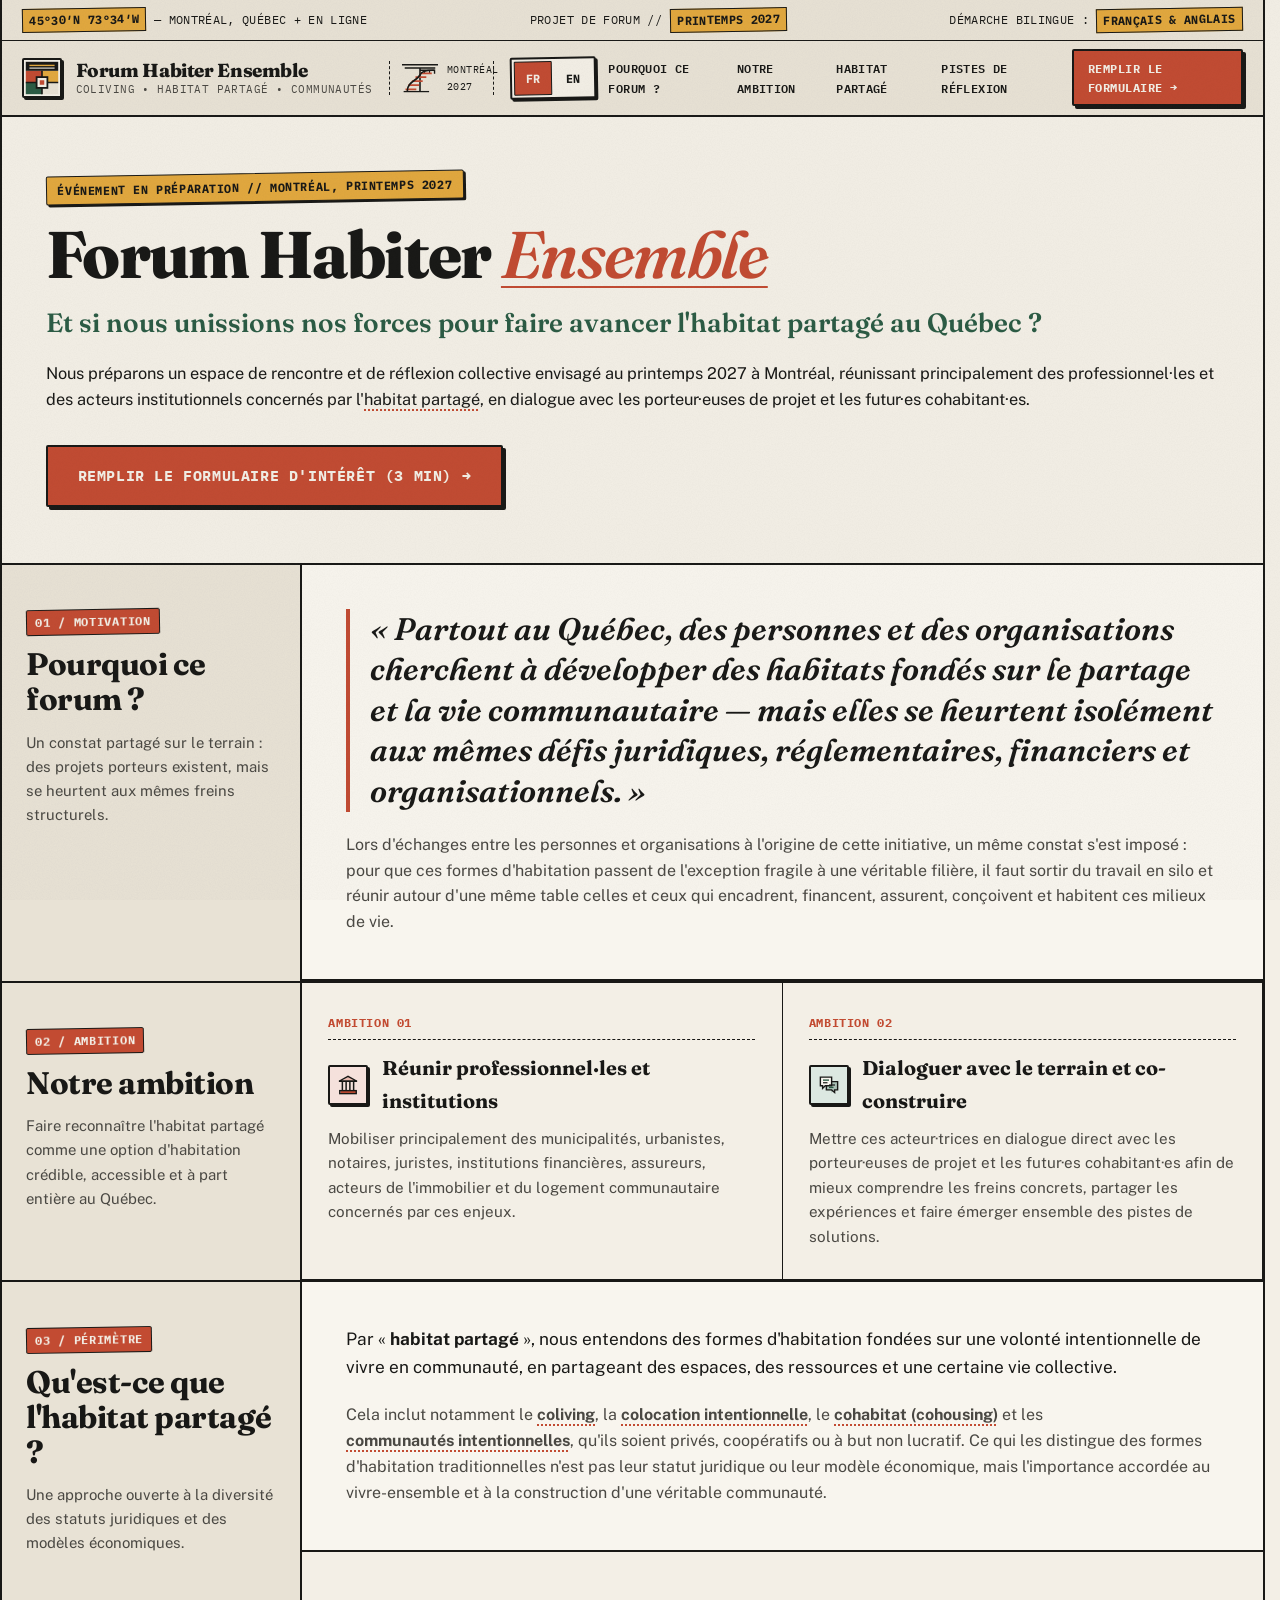
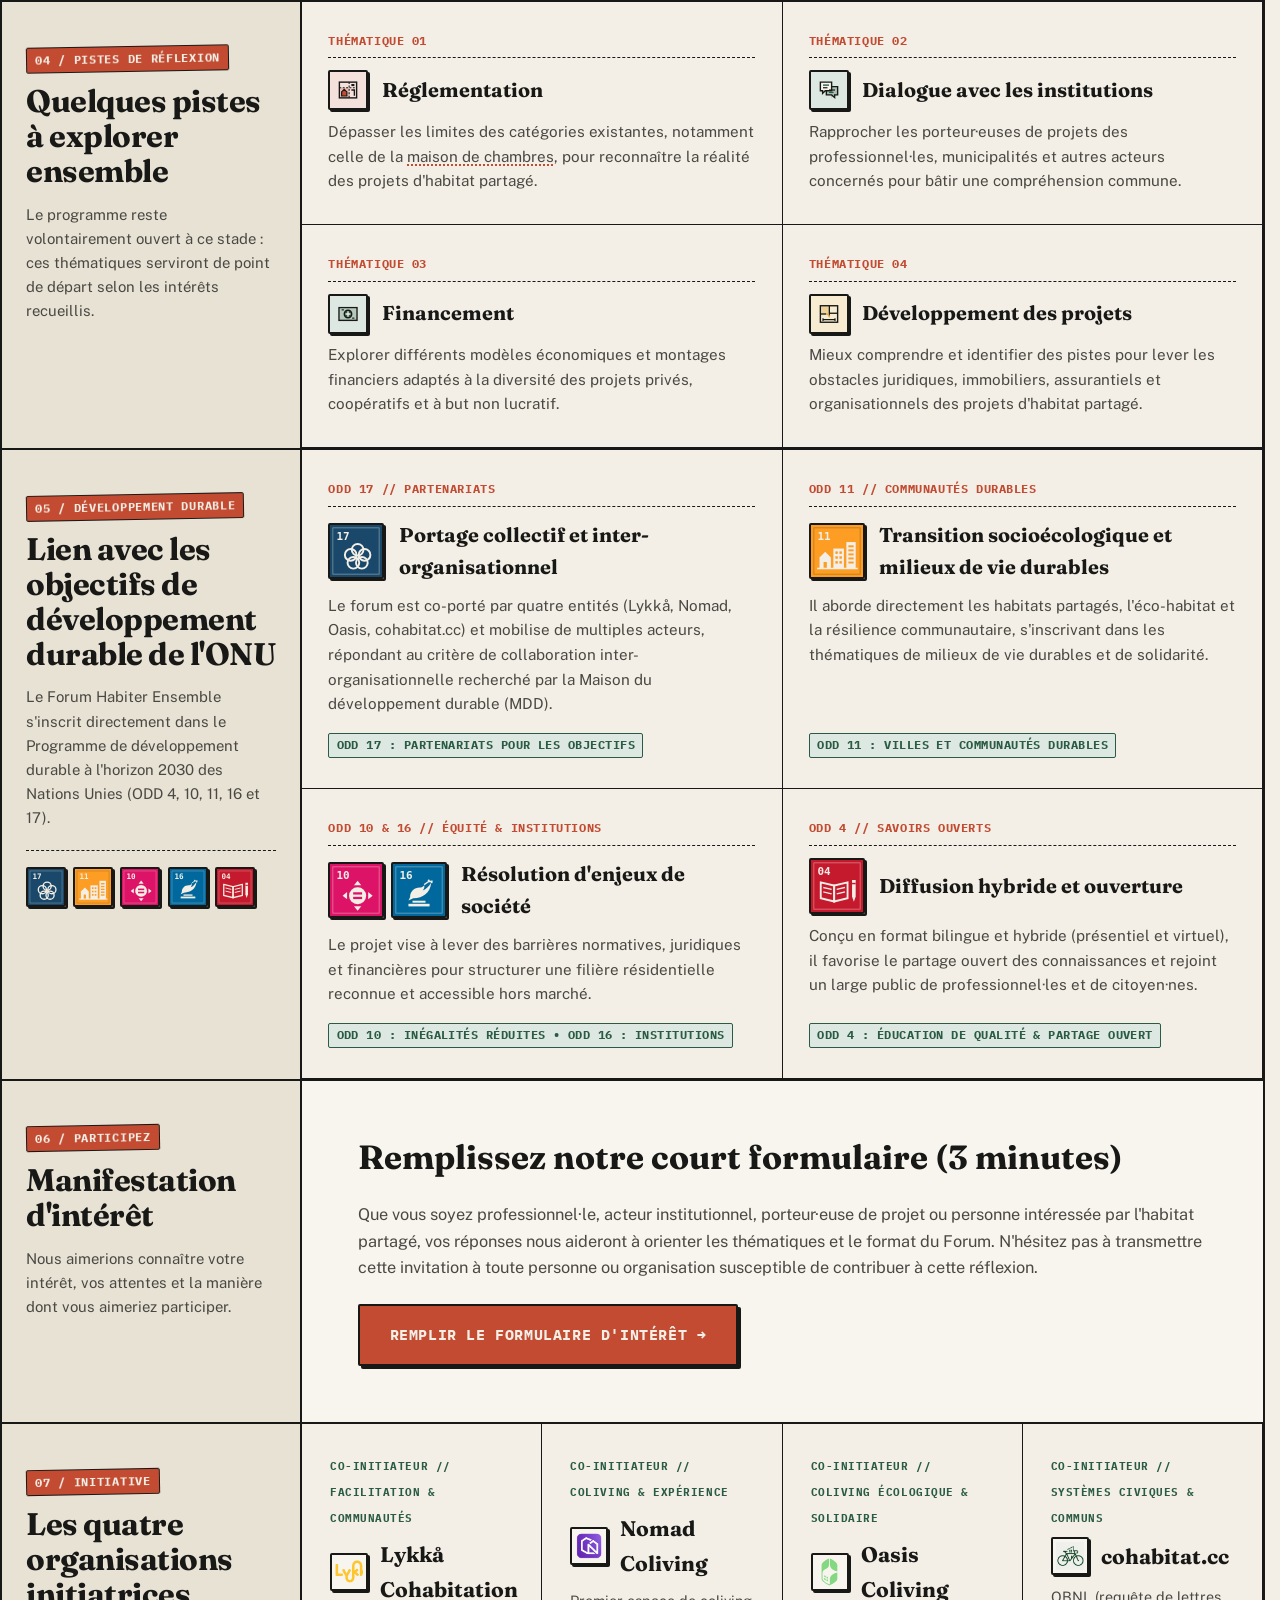
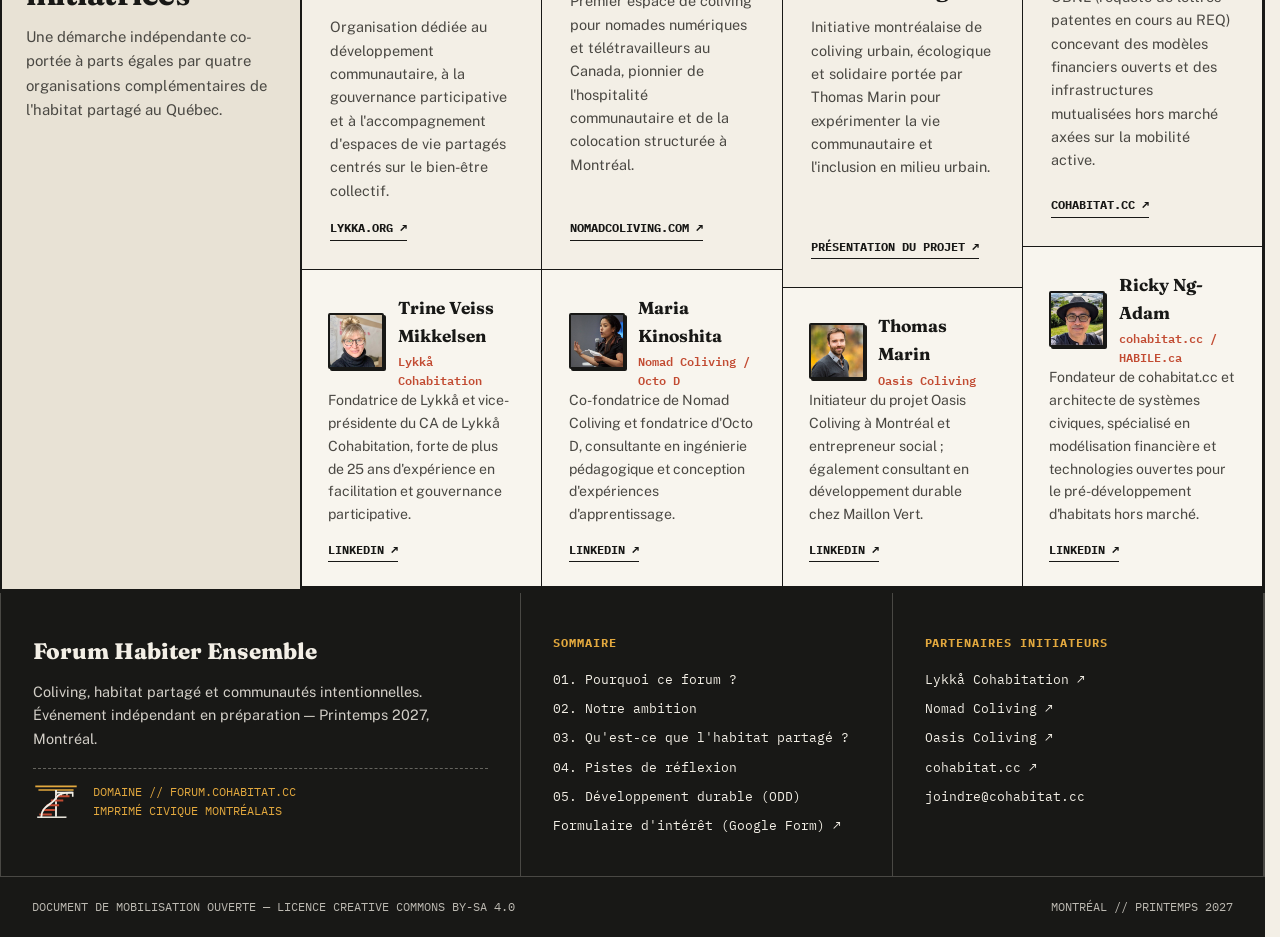
==== commit b3f8b877: "refactor: centralize risographic icons into SVG sprite and update asset references" ====
--- a/index.html
+++ b/index.html
@@ -101,7 +101,9 @@
     <div class="header-inner">
       <a href="index.html" class="brand-link" aria-label="Forum Habiter Ensemble — Accueil">
         <div class="brand-mark" aria-hidden="true">
-          <span></span><span></span><span></span><span></span>
+          <svg width="40" height="40" aria-hidden="true">
+            <use href="assets/icons.svg#icon-brand"></use>
+          </svg>
         </div>
         <div class="brand-text">
           <span class="brand-title" data-fr="Forum Habiter Ensemble" data-en="Living Together Forum">Forum Habiter Ensemble</span>
@@ -111,11 +113,8 @@
 
       <!-- Motif architectural montréalais -->
       <div class="mtl-stair-motif" aria-hidden="true">
-        <svg width="38" height="34" viewBox="0 0 38 34" fill="none" xmlns="http://www.w3.org/2000/svg">
-          <path d="M2 4H36M4 7H34" stroke="#181816" stroke-width="1.5"/>
-          <path d="M8 31C8 21 18 20 20 14C22 8 30 9 30 9" stroke="#181816" stroke-width="1.75"/>
-          <path d="M6 27H13M9 23H16M13 19H20M17 15H24M22 11H30" stroke="#C24B32" stroke-width="1.5"/>
-          <line x1="20" y1="7" x2="20" y2="32" stroke="#181816" stroke-width="1.5"/>
+        <svg class="stair-icon" width="40" height="33" aria-hidden="true">
+          <use href="assets/icons.svg#icon-stair"></use>
         </svg>
         <span>MONTRÉAL<br>2027</span>
       </div>
@@ -218,7 +217,12 @@
             <article class="matrix-cell">
               <div>
                 <div class="cell-index">AMBITION 01</div>
-                <h3 data-fr="Réunir professionnel·les et institutions" data-en="Convene Professionals &amp; Institutions">Réunir professionnel·les et institutions</h3>
+                <div class="cell-head">
+                  <span class="riso-badge riso-badge--terracotta" aria-hidden="true">
+                    <svg class="riso-icon" width="24" height="24" aria-hidden="true"><use href="assets/icons.svg#icon-institutions"></use></svg>
+                  </span>
+                  <h3 data-fr="Réunir professionnel·les et institutions" data-en="Convene Professionals &amp; Institutions">Réunir professionnel·les et institutions</h3>
+                </div>
                 <p data-fr="Mobiliser principalement des municipalités, urbanistes, notaires, juristes, institutions financières, assureurs, acteurs de l'immobilier et du logement communautaire concernés par ces enjeux." data-en="Engage municipalities, urban planners, notaries, legal experts, financial institutions, insurers, and real estate and community housing actors concerned with these issues.">
                   Mobiliser principalement des municipalités, urbanistes, notaires, juristes, institutions financières, assureurs, acteurs de l'immobilier et du logement communautaire concernés par ces enjeux.
                 </p>
@@ -228,7 +232,12 @@
             <article class="matrix-cell">
               <div>
                 <div class="cell-index">AMBITION 02</div>
-                <h3 data-fr="Dialoguer avec le terrain et co-construire" data-en="Dialogue with the Field &amp; Co-Design Solutions">Dialoguer avec le terrain et co-construire</h3>
+                <div class="cell-head">
+                  <span class="riso-badge riso-badge--ruelle" aria-hidden="true">
+                    <svg class="riso-icon" width="24" height="24" aria-hidden="true"><use href="assets/icons.svg#icon-dialogue"></use></svg>
+                  </span>
+                  <h3 data-fr="Dialoguer avec le terrain et co-construire" data-en="Dialogue with the Field &amp; Co-Design Solutions">Dialoguer avec le terrain et co-construire</h3>
+                </div>
                 <p data-fr="Mettre ces acteur·trices en dialogue direct avec les porteur·euses de projet et les futur·es cohabitant·es afin de mieux comprendre les freins concrets, partager les expériences et faire émerger ensemble des pistes de solutions." data-en="Connect these actors directly with project builders and future cohabitants to better understand real-world barriers, share experiences, and surface concrete solutions together.">
                   Mettre ces acteur·trices en dialogue direct avec les porteur·euses de projet et les futur·es cohabitant·es afin de mieux comprendre les freins concrets, partager les expériences et faire émerger ensemble des pistes de solutions.
                 </p>
@@ -283,7 +292,12 @@
             <article class="matrix-cell">
               <div>
                 <div class="cell-index">THÉMATIQUE 01</div>
-                <h3 data-fr="Réglementation" data-en="Regulation &amp; Zoning">Réglementation</h3>
+                <div class="cell-head">
+                  <span class="riso-badge riso-badge--terracotta" aria-hidden="true">
+                    <svg class="riso-icon" width="24" height="24" aria-hidden="true"><use href="assets/icons.svg#icon-zoning"></use></svg>
+                  </span>
+                  <h3 data-fr="Réglementation" data-en="Regulation &amp; Zoning">Réglementation</h3>
+                </div>
                 <p data-fr="Dépasser les limites des catégories existantes, notamment celle de la <button type=&quot;button&quot; class=&quot;terme-glossaire&quot; data-terme=&quot;maison-de-chambres&quot; interestfor=&quot;glossaire-maison-de-chambres&quot;>maison de chambres</button>, pour reconnaître la réalité des projets d'habitat partagé." data-en="Moving beyond the limits of existing categories—particularly <button type=&quot;button&quot; class=&quot;terme-glossaire&quot; data-terme=&quot;maison-de-chambres&quot; interestfor=&quot;glossaire-maison-de-chambres&quot;>rooming house</button> bylaws—to recognize the reality of shared housing projects.">
                   Dépasser les limites des catégories existantes, notamment celle de la <button type="button" class="terme-glossaire" data-terme="maison-de-chambres" interestfor="glossaire-maison-de-chambres">maison de chambres</button>, pour reconnaître la réalité des projets d'habitat partagé.
                 </p>
@@ -293,7 +307,12 @@
             <article class="matrix-cell">
               <div>
                 <div class="cell-index">THÉMATIQUE 02</div>
-                <h3 data-fr="Dialogue avec les institutions" data-en="Dialogue with Institutions">Dialogue avec les institutions</h3>
+                <div class="cell-head">
+                  <span class="riso-badge riso-badge--ruelle" aria-hidden="true">
+                    <svg class="riso-icon" width="24" height="24" aria-hidden="true"><use href="assets/icons.svg#icon-dialogue"></use></svg>
+                  </span>
+                  <h3 data-fr="Dialogue avec les institutions" data-en="Dialogue with Institutions">Dialogue avec les institutions</h3>
+                </div>
                 <p data-fr="Rapprocher les porteur·euses de projets des professionnel·les, municipalités et autres acteurs concernés pour bâtir une compréhension commune." data-en="Bringing project builders closer to professionals, municipalities, and other key actors to build shared understanding.">
                   Rapprocher les porteur·euses de projets des professionnel·les, municipalités et autres acteurs concernés pour bâtir une compréhension commune.
                 </p>
@@ -303,7 +322,12 @@
             <article class="matrix-cell">
               <div>
                 <div class="cell-index">THÉMATIQUE 03</div>
-                <h3 data-fr="Financement" data-en="Financing">Financement</h3>
+                <div class="cell-head">
+                  <span class="riso-badge riso-badge--ruelle" aria-hidden="true">
+                    <svg class="riso-icon" width="24" height="24" aria-hidden="true"><use href="assets/icons.svg#icon-finance"></use></svg>
+                  </span>
+                  <h3 data-fr="Financement" data-en="Financing">Financement</h3>
+                </div>
                 <p data-fr="Explorer différents modèles économiques et montages financiers adaptés à la diversité des projets privés, coopératifs et à but non lucratif." data-en="Exploring diverse economic models and financial structures suited to private, cooperative, and non-profit initiatives.">
                   Explorer différents modèles économiques et montages financiers adaptés à la diversité des projets privés, coopératifs et à but non lucratif.
                 </p>
@@ -313,7 +337,12 @@
             <article class="matrix-cell">
               <div>
                 <div class="cell-index">THÉMATIQUE 04</div>
-                <h3 data-fr="Développement des projets" data-en="Project Development">Développement des projets</h3>
+                <div class="cell-head">
+                  <span class="riso-badge riso-badge--yellow" aria-hidden="true">
+                    <svg class="riso-icon" width="24" height="24" aria-hidden="true"><use href="assets/icons.svg#icon-blueprint"></use></svg>
+                  </span>
+                  <h3 data-fr="Développement des projets" data-en="Project Development">Développement des projets</h3>
+                </div>
                 <p data-fr="Mieux comprendre et identifier des pistes pour lever les obstacles juridiques, immobiliers, assurantiels et organisationnels des projets d'habitat partagé." data-en="Better understanding and identifying ways to overcome legal, real estate, insurance, and organizational hurdles for shared housing projects.">
                   Mieux comprendre et identifier des pistes pour lever les obstacles juridiques, immobiliers, assurantiels et organisationnels des projets d'habitat partagé.
                 </p>
@@ -606,11 +635,8 @@
           Coliving, habitat partagé et communautés intentionnelles. Événement indépendant en préparation — Printemps 2027, Montréal.
         </p>
         <div class="footer-motif-box">
-          <svg width="46" height="36" viewBox="0 0 46 36" fill="none" xmlns="http://www.w3.org/2000/svg" aria-hidden="true">
-            <path d="M2 4H44M5 8H41" stroke="#E2A83E" stroke-width="1.5"/>
-            <path d="M8 33C8 22 20 21 23 14C26 8 38 9 38 9" stroke="#F3EFE6" stroke-width="1.75"/>
-            <path d="M6 29H15M10 24H19M15 19H24M20 14H29M27 10H37" stroke="#C24B32" stroke-width="1.5"/>
-            <line x1="23" y1="8" x2="23" y2="34" stroke="#F3EFE6" stroke-width="1.5"/>
+          <svg class="stair-icon stair-icon--inverse" width="46" height="38" aria-hidden="true">
+            <use href="assets/icons.svg#icon-stair"></use>
           </svg>
           <p style="margin: 0; font-family: var(--font-mono); font-size: 0.74rem; color: var(--depanneur-yellow);">
             DOMAINE // FORUM.COHABITAT.CC<br>IMPRIMÉ CIVIQUE MONTRÉALAIS
--- a/style.css
+++ b/style.css
@@ -242,36 +242,31 @@
   block-size: 40px;
   border: var(--rule-strong);
   border-radius: var(--radius-zine);
-  display: grid;
-  grid-template-columns: 1fr 1fr;
-  grid-template-rows: 1fr 1fr;
+  display: inline-flex;
+  align-items: center;
+  justify-content: center;
+  overflow: hidden;
   background-color: var(--paper);
   box-shadow: 2px 2px 0 var(--ink);
   flex-shrink: 0;
 }
 
-.brand-mark span {
-  display: block;
-}
-
-.brand-mark span:nth-child(1) {
-  background-color: var(--terracotta);
-  border-inline-end: 1px solid var(--ink);
-  border-block-end: 1px solid var(--ink);
-}
-
-.brand-mark span:nth-child(2) {
-  background-color: var(--paper);
-  border-block-end: 1px solid var(--ink);
-}
-
-.brand-mark span:nth-child(3) {
-  background-color: var(--ruelle-green);
-  border-inline-end: 1px solid var(--ink);
-}
-
-.brand-mark span:nth-child(4) {
-  background-color: var(--depanneur-yellow);
+.brand-mark svg {
+  inline-size: 100%;
+  block-size: 100%;
+}
+
+.stair-icon {
+  --icon-ink: var(--ink);
+  --icon-accent: var(--terracotta);
+  --icon-highlight: var(--ink);
+  flex-shrink: 0;
+}
+
+.stair-icon--inverse {
+  --icon-ink: var(--paper);
+  --icon-accent: var(--terracotta);
+  --icon-highlight: var(--depanneur-yellow);
 }
 
 .brand-text {
@@ -971,6 +966,98 @@
   border-radius: var(--radius-zine);
   padding: 0.15rem 0.45rem;
   font-weight: 700;
+}
+
+/* Iconographie risographique bicolore (assets/icons.svg) */
+.riso-badge {
+  inline-size: 40px;
+  block-size: 40px;
+  display: inline-flex;
+  align-items: center;
+  justify-content: center;
+  background-color: var(--paper-sheet);
+  border: var(--rule-strong);
+  border-radius: var(--radius-zine);
+  box-shadow: 2px 2px 0 var(--ink);
+  flex-shrink: 0;
+  --icon-ink: var(--ink);
+  --icon-accent: var(--terracotta);
+  --icon-tint: var(--paper-sheet);
+}
+
+.riso-badge--terracotta {
+  background-color: var(--terracotta-tint);
+  --icon-accent: var(--terracotta);
+}
+
+.riso-badge--ruelle {
+  background-color: var(--ruelle-tint);
+  --icon-accent: var(--ruelle-green);
+}
+
+.riso-badge--yellow {
+  background-color: var(--depanneur-tint);
+  --icon-accent: var(--depanneur-yellow);
+}
+
+.riso-badge--inverse {
+  background-color: var(--paper);
+  border-color: var(--paper);
+  box-shadow: 2px 2px 0 var(--depanneur-yellow);
+  --icon-ink: var(--ink);
+  --icon-accent: var(--terracotta);
+  --icon-tint: var(--paper-sheet);
+}
+
+.riso-icon {
+  inline-size: 24px;
+  block-size: 24px;
+  flex-shrink: 0;
+}
+
+.cell-head,
+.track-title-row {
+  display: flex;
+  align-items: center;
+  gap: 0.85rem;
+  margin-block: 0.75rem 0.6rem;
+}
+
+.cell-head h3,
+.track-title-row h3 {
+  margin: 0;
+}
+
+.day-banner-head {
+  display: flex;
+  align-items: center;
+  gap: 0.9rem;
+}
+
+.spec-label {
+  display: inline-flex;
+  align-items: center;
+  gap: 0.45rem;
+}
+
+.spec-icon {
+  inline-size: 18px;
+  block-size: 18px;
+  flex-shrink: 0;
+  --icon-ink: var(--ink);
+  --icon-accent: var(--terracotta);
+  --icon-tint: var(--paper-sheet);
+}
+
+@media (forced-colors: active) {
+  .riso-badge,
+  .spec-icon,
+  .stair-icon {
+    --icon-ink: CanvasText;
+    --icon-accent: Highlight;
+    --icon-highlight: CanvasText;
+    --icon-tint: Canvas;
+  }
 }
 
 /* Iconographie ODD (Objectifs de développement durable — ONU) */
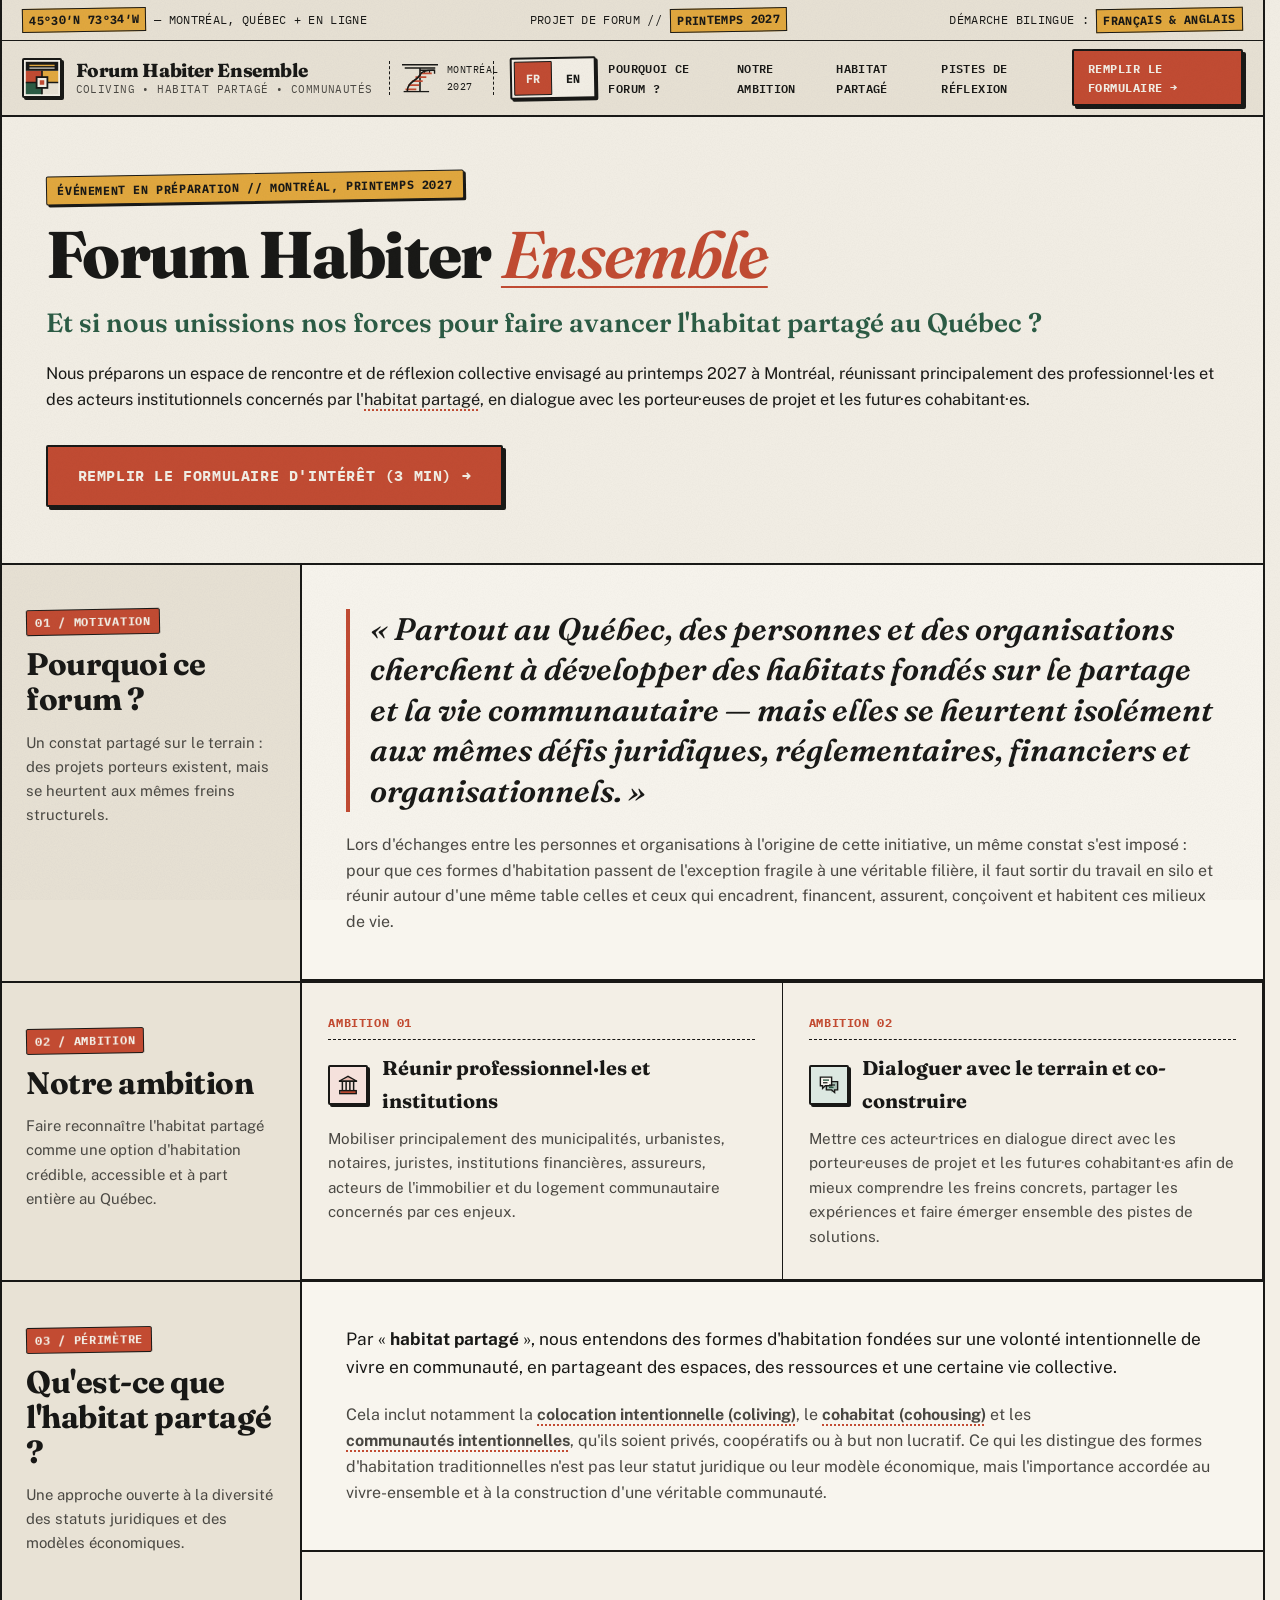
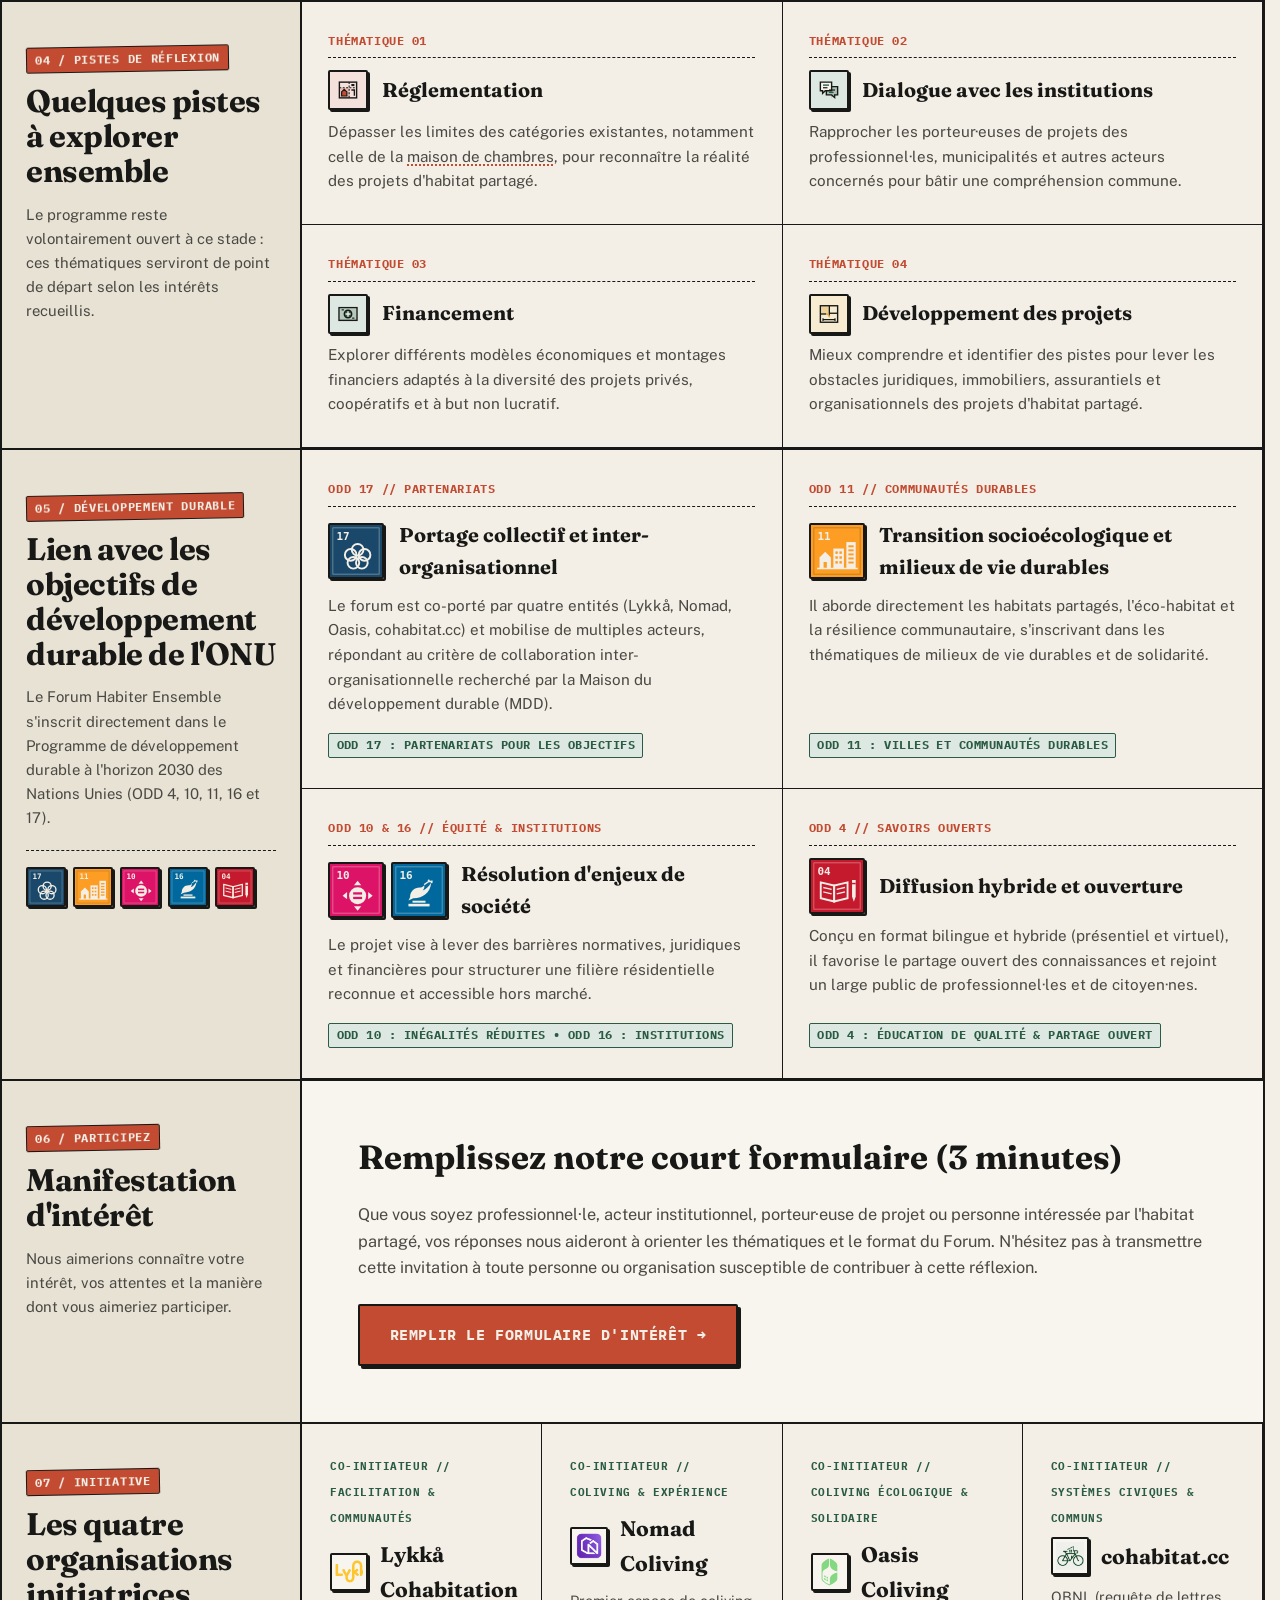
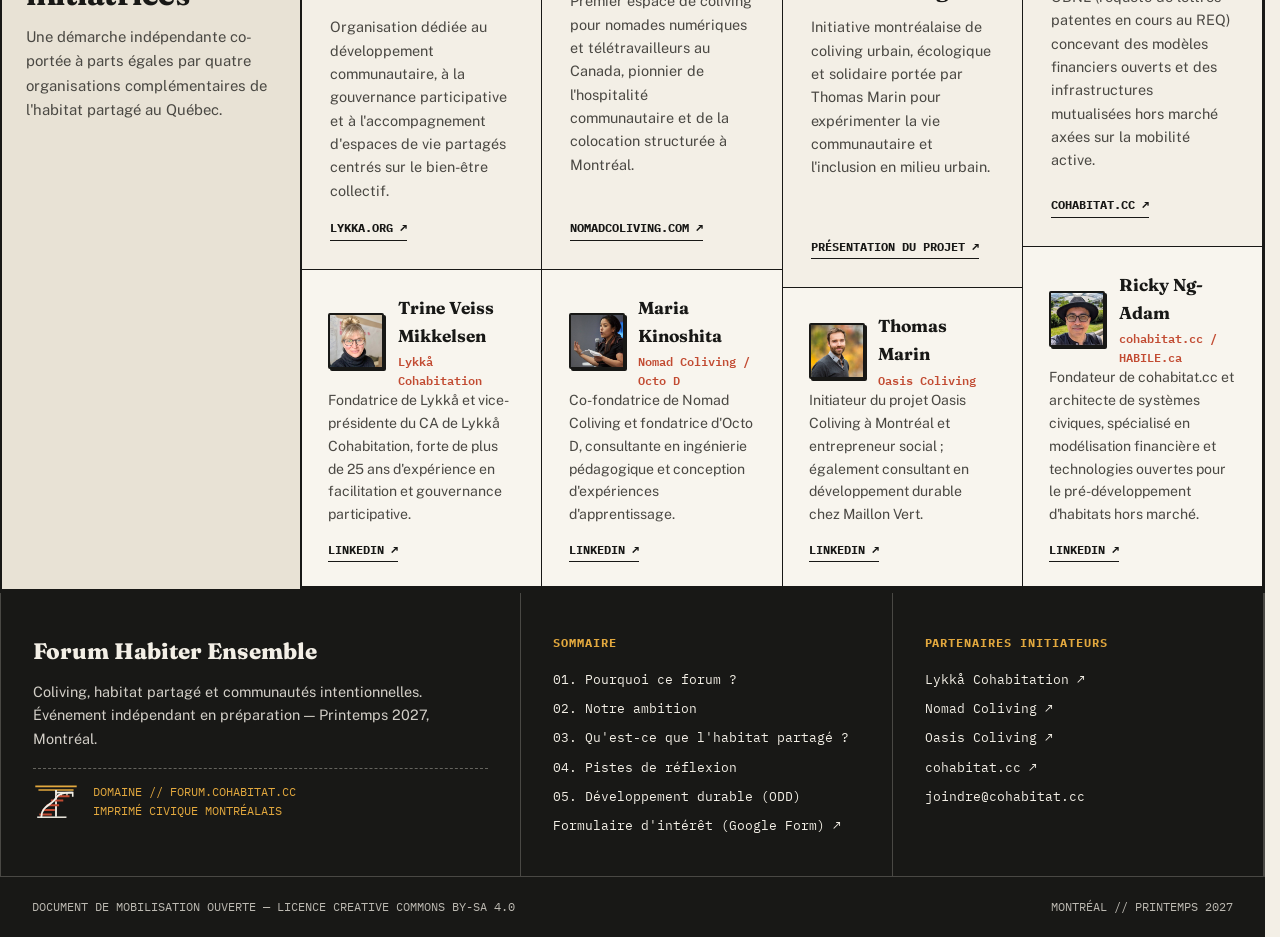
==== commit 8df8d88b: "refactor: merge coliving definition into intentional co-location in glossary and index" ====
--- a/index.html
+++ b/index.html
@@ -266,8 +266,8 @@
             <p class="manifesto-sub" style="margin-top: 0; font-size: 1.08rem; color: var(--ink);" data-fr="Par « <strong>habitat partagé</strong> », nous entendons des formes d'habitation fondées sur une volonté intentionnelle de vivre en communauté, en partageant des espaces, des ressources et une certaine vie collective." data-en="By “<strong>shared housing</strong>”, we mean forms of housing founded on an intentional desire to live in community, sharing spaces, resources, and a degree of collective life.">
               Par « <strong>habitat partagé</strong> », nous entendons des formes d'habitation fondées sur une volonté intentionnelle de vivre en communauté, en partageant des espaces, des ressources et une certaine vie collective.
             </p>
-            <p class="manifesto-sub" data-fr="Cela inclut notamment le <strong><button type=&quot;button&quot; class=&quot;terme-glossaire&quot; data-terme=&quot;coliving&quot; interestfor=&quot;glossaire-coliving&quot;>coliving</button></strong>, la <strong><button type=&quot;button&quot; class=&quot;terme-glossaire&quot; data-terme=&quot;colocation-intentionnelle&quot; interestfor=&quot;glossaire-colocation-intentionnelle&quot;>colocation intentionnelle</button></strong>, le <strong><button type=&quot;button&quot; class=&quot;terme-glossaire&quot; data-terme=&quot;cohabitat&quot; interestfor=&quot;glossaire-cohabitat&quot;>cohabitat (cohousing)</button></strong> et les <strong><button type=&quot;button&quot; class=&quot;terme-glossaire&quot; data-terme=&quot;communaute-intentionnelle&quot; interestfor=&quot;glossaire-communaute-intentionnelle&quot;>communautés intentionnelles</button></strong>, qu'ils soient privés, coopératifs ou à but non lucratif. Ce qui les distingue des formes d'habitation traditionnelles n'est pas leur statut juridique ou leur modèle économique, mais l'importance accordée au vivre-ensemble et à la construction d'une véritable communauté." data-en="This includes <strong><button type=&quot;button&quot; class=&quot;terme-glossaire&quot; data-terme=&quot;coliving&quot; interestfor=&quot;glossaire-coliving&quot;>coliving</button></strong>, <strong><button type=&quot;button&quot; class=&quot;terme-glossaire&quot; data-terme=&quot;colocation-intentionnelle&quot; interestfor=&quot;glossaire-colocation-intentionnelle&quot;>intentional co-living</button></strong>, <strong><button type=&quot;button&quot; class=&quot;terme-glossaire&quot; data-terme=&quot;cohabitat&quot; interestfor=&quot;glossaire-cohabitat&quot;>cohousing</button></strong>, and <strong><button type=&quot;button&quot; class=&quot;terme-glossaire&quot; data-terme=&quot;communaute-intentionnelle&quot; interestfor=&quot;glossaire-communaute-intentionnelle&quot;>intentional communities</button></strong>, whether private, cooperative, or non-profit. What sets them apart from traditional housing is not their legal status or economic model, but the importance placed on living together and building a genuine community.">
-              Cela inclut notamment le <strong><button type="button" class="terme-glossaire" data-terme="coliving" interestfor="glossaire-coliving">coliving</button></strong>, la <strong><button type="button" class="terme-glossaire" data-terme="colocation-intentionnelle" interestfor="glossaire-colocation-intentionnelle">colocation intentionnelle</button></strong>, le <strong><button type="button" class="terme-glossaire" data-terme="cohabitat" interestfor="glossaire-cohabitat">cohabitat (cohousing)</button></strong> et les <strong><button type="button" class="terme-glossaire" data-terme="communaute-intentionnelle" interestfor="glossaire-communaute-intentionnelle">communautés intentionnelles</button></strong>, qu'ils soient privés, coopératifs ou à but non lucratif. Ce qui les distingue des formes d'habitation traditionnelles n'est pas leur statut juridique ou leur modèle économique, mais l'importance accordée au vivre-ensemble et à la construction d'une véritable communauté.
+            <p class="manifesto-sub" data-fr="Cela inclut notamment la <strong><button type=&quot;button&quot; class=&quot;terme-glossaire&quot; data-terme=&quot;colocation-intentionnelle&quot; interestfor=&quot;glossaire-colocation-intentionnelle&quot;>colocation intentionnelle (coliving)</button></strong>, le <strong><button type=&quot;button&quot; class=&quot;terme-glossaire&quot; data-terme=&quot;cohabitat&quot; interestfor=&quot;glossaire-cohabitat&quot;>cohabitat (cohousing)</button></strong> et les <strong><button type=&quot;button&quot; class=&quot;terme-glossaire&quot; data-terme=&quot;communaute-intentionnelle&quot; interestfor=&quot;glossaire-communaute-intentionnelle&quot;>communautés intentionnelles</button></strong>, qu'ils soient privés, coopératifs ou à but non lucratif. Ce qui les distingue des formes d'habitation traditionnelles n'est pas leur statut juridique ou leur modèle économique, mais l'importance accordée au vivre-ensemble et à la construction d'une véritable communauté." data-en="This includes <strong><button type=&quot;button&quot; class=&quot;terme-glossaire&quot; data-terme=&quot;colocation-intentionnelle&quot; interestfor=&quot;glossaire-colocation-intentionnelle&quot;>coliving</button></strong>, <strong><button type=&quot;button&quot; class=&quot;terme-glossaire&quot; data-terme=&quot;cohabitat&quot; interestfor=&quot;glossaire-cohabitat&quot;>cohousing</button></strong>, and <strong><button type=&quot;button&quot; class=&quot;terme-glossaire&quot; data-terme=&quot;communaute-intentionnelle&quot; interestfor=&quot;glossaire-communaute-intentionnelle&quot;>intentional communities</button></strong>, whether private, cooperative, or non-profit. What sets them apart from traditional housing is not their legal status or economic model, but the importance placed on living together and building a genuine community.">
+              Cela inclut notamment la <strong><button type="button" class="terme-glossaire" data-terme="colocation-intentionnelle" interestfor="glossaire-colocation-intentionnelle">colocation intentionnelle (coliving)</button></strong>, le <strong><button type="button" class="terme-glossaire" data-terme="cohabitat" interestfor="glossaire-cohabitat">cohabitat (cohousing)</button></strong> et les <strong><button type="button" class="terme-glossaire" data-terme="communaute-intentionnelle" interestfor="glossaire-communaute-intentionnelle">communautés intentionnelles</button></strong>, qu'ils soient privés, coopératifs ou à but non lucratif. Ce qui les distingue des formes d'habitation traditionnelles n'est pas leur statut juridique ou leur modèle économique, mais l'importance accordée au vivre-ensemble et à la construction d'une véritable communauté.
             </p>
           </div>
         </div>
